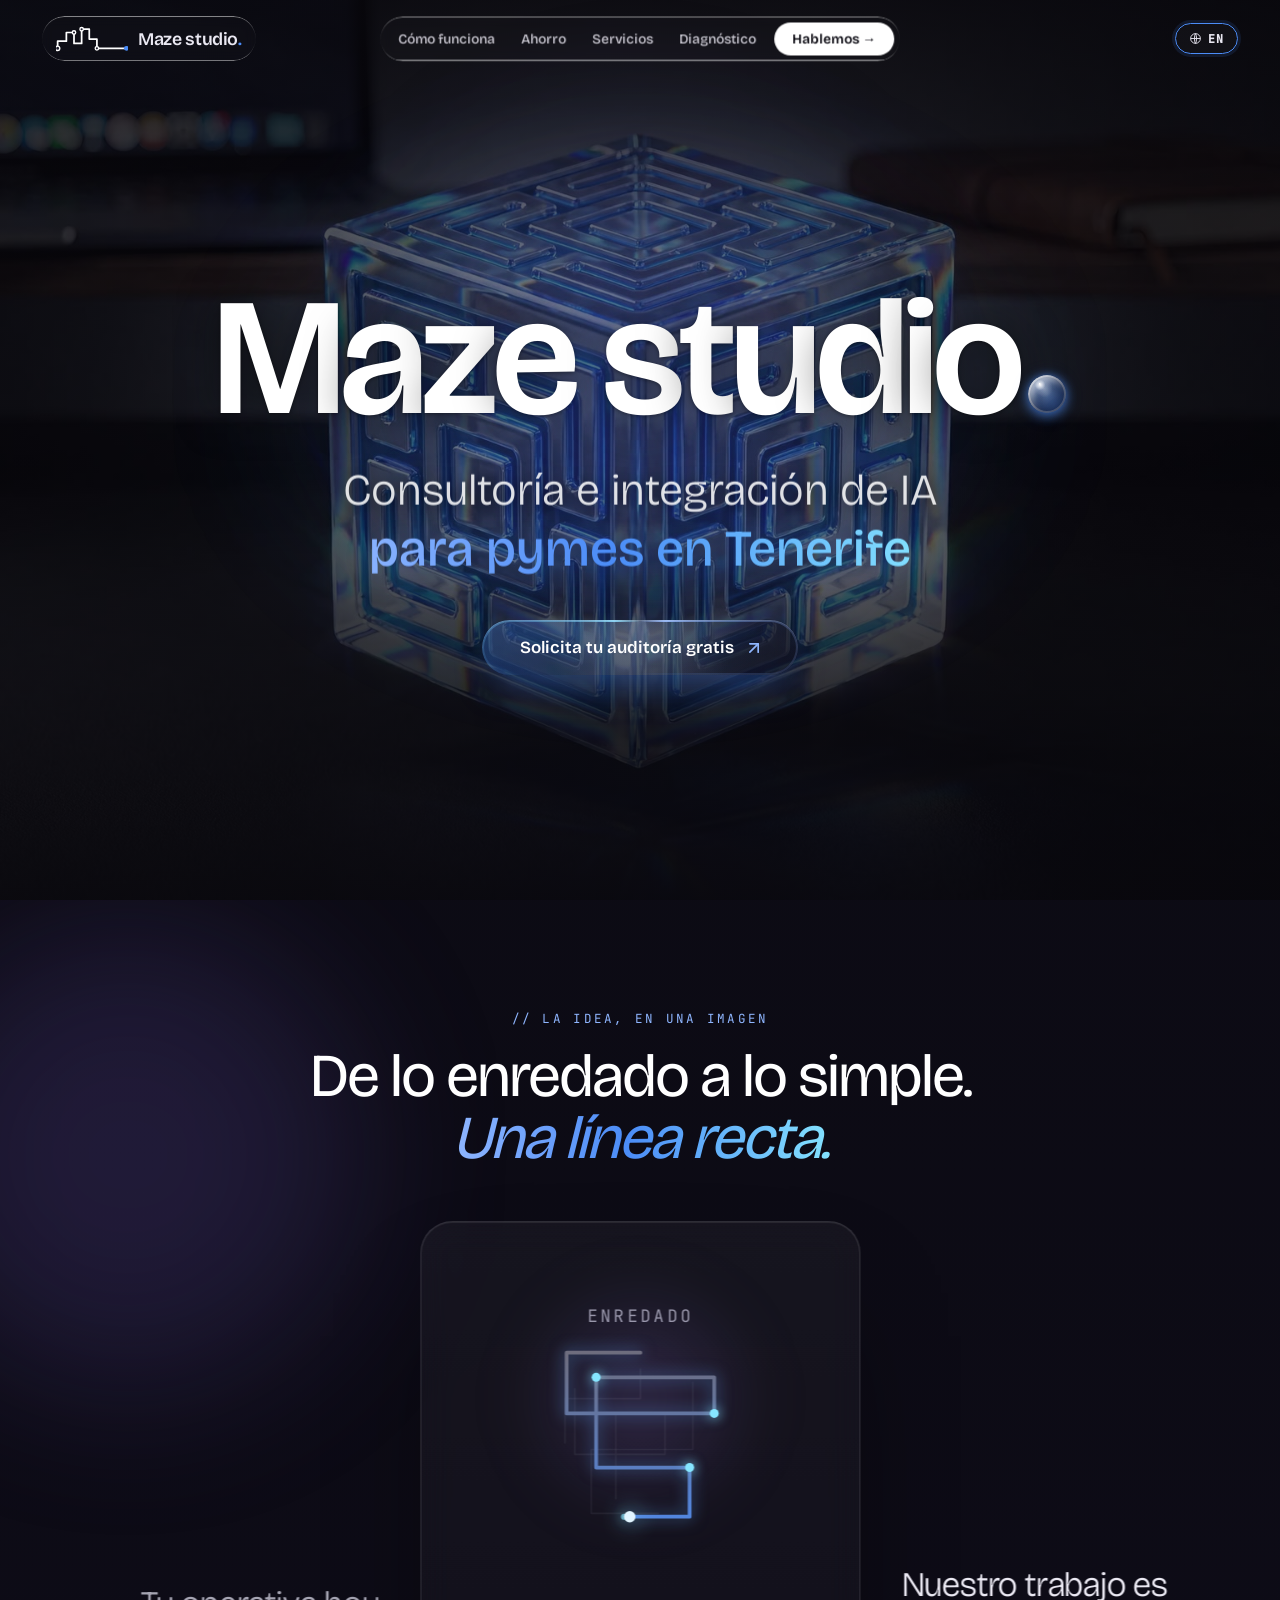
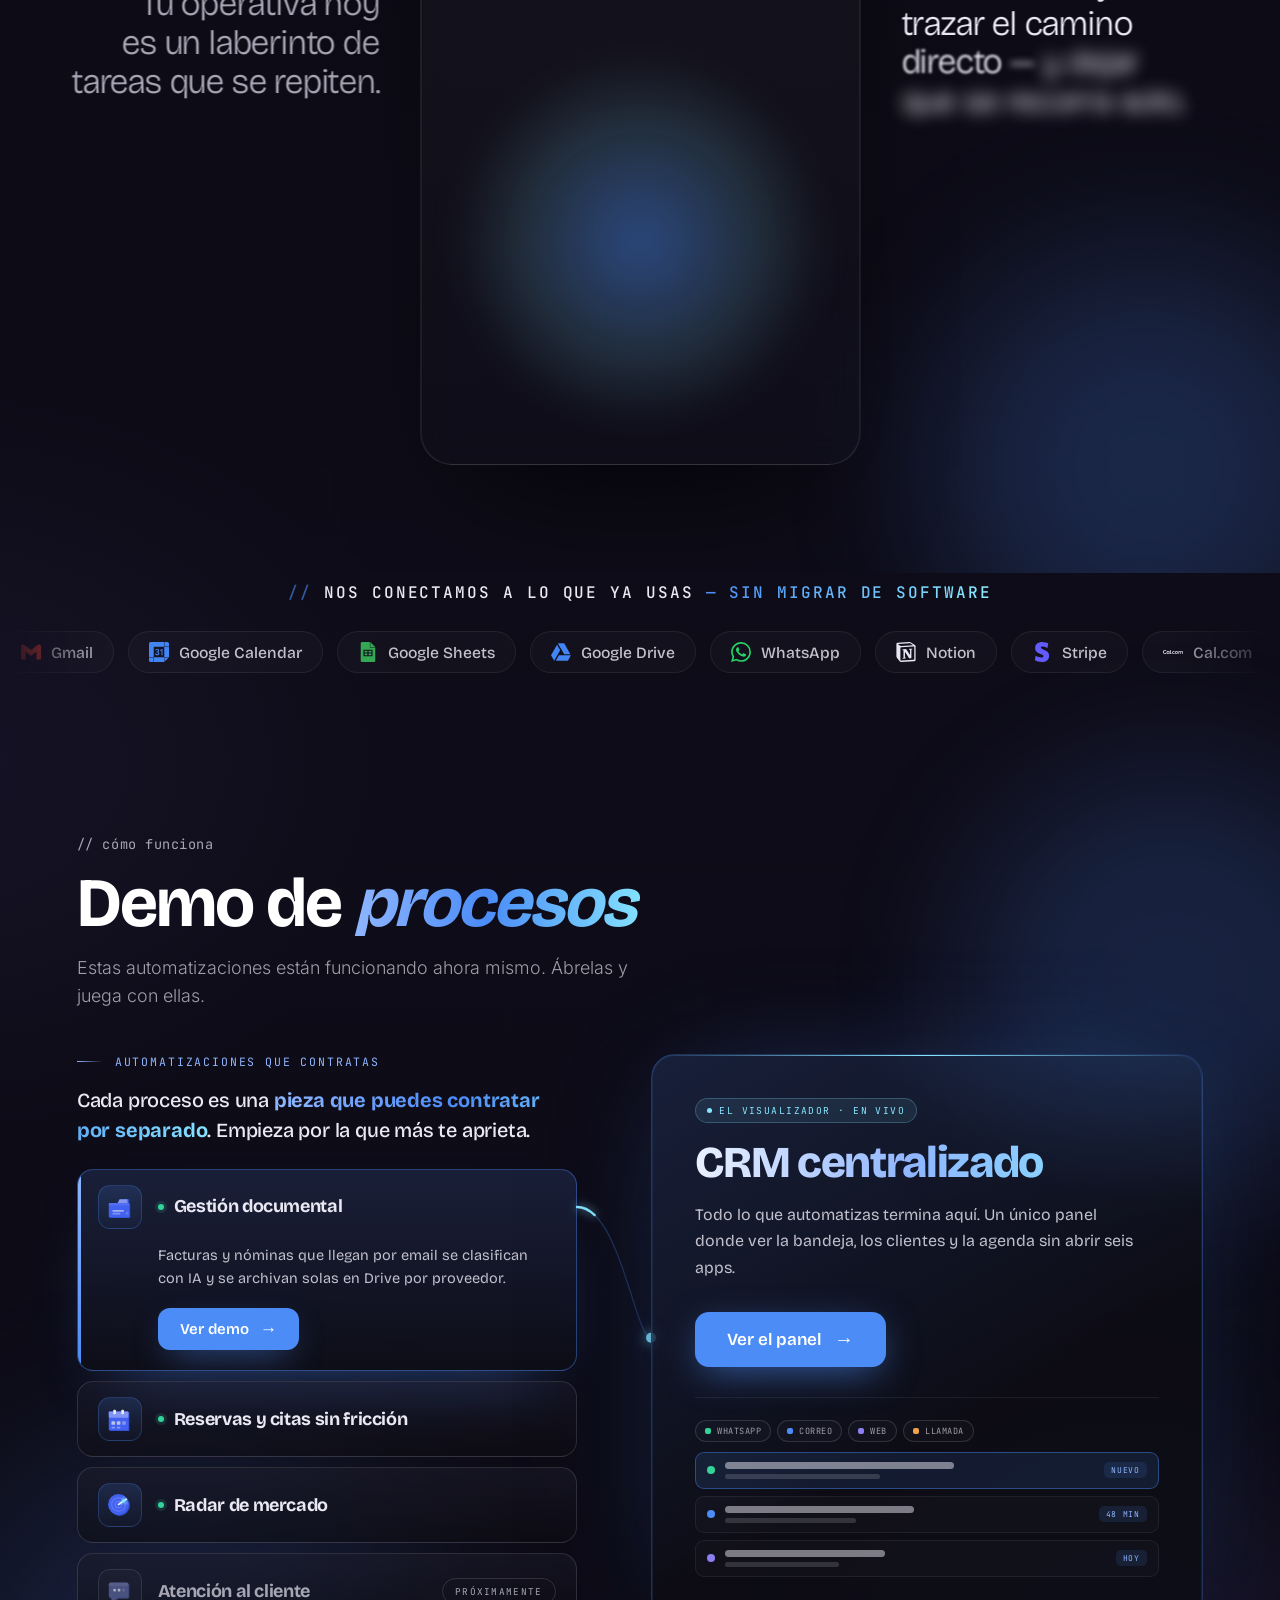
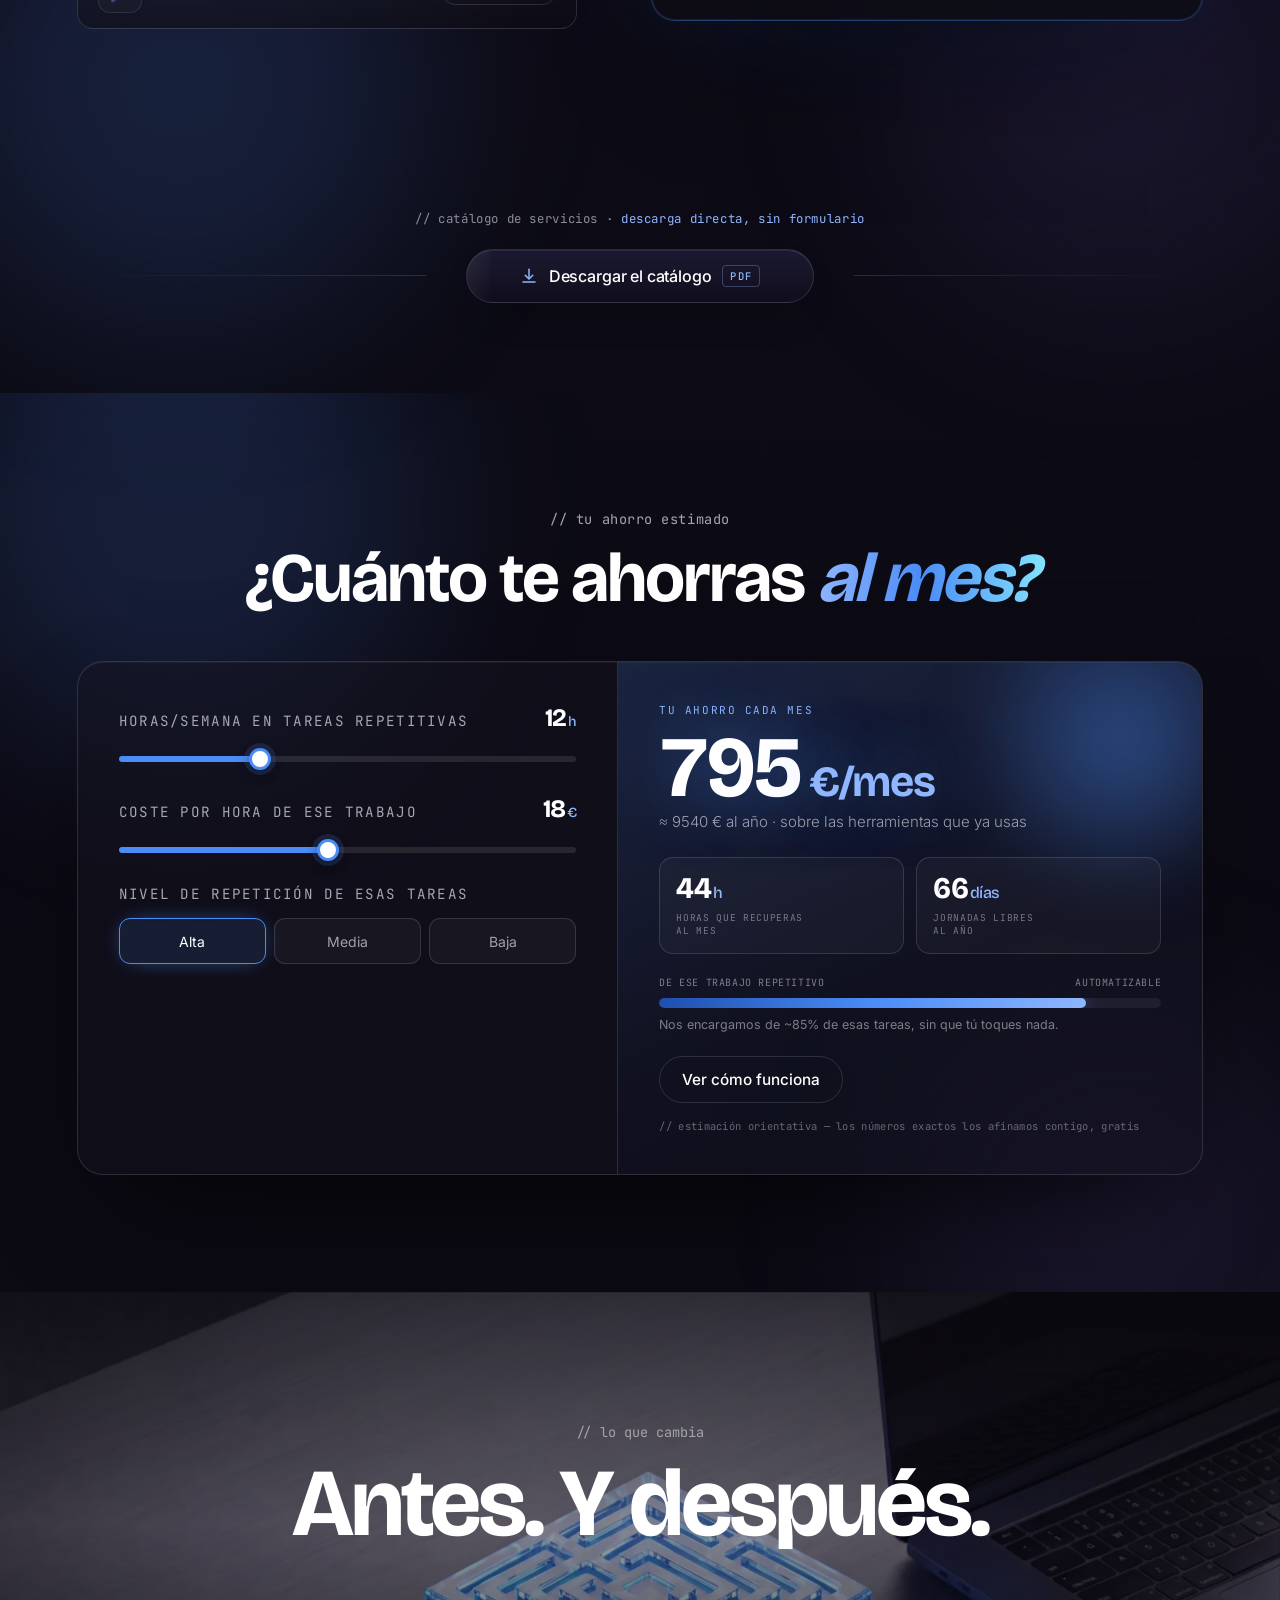
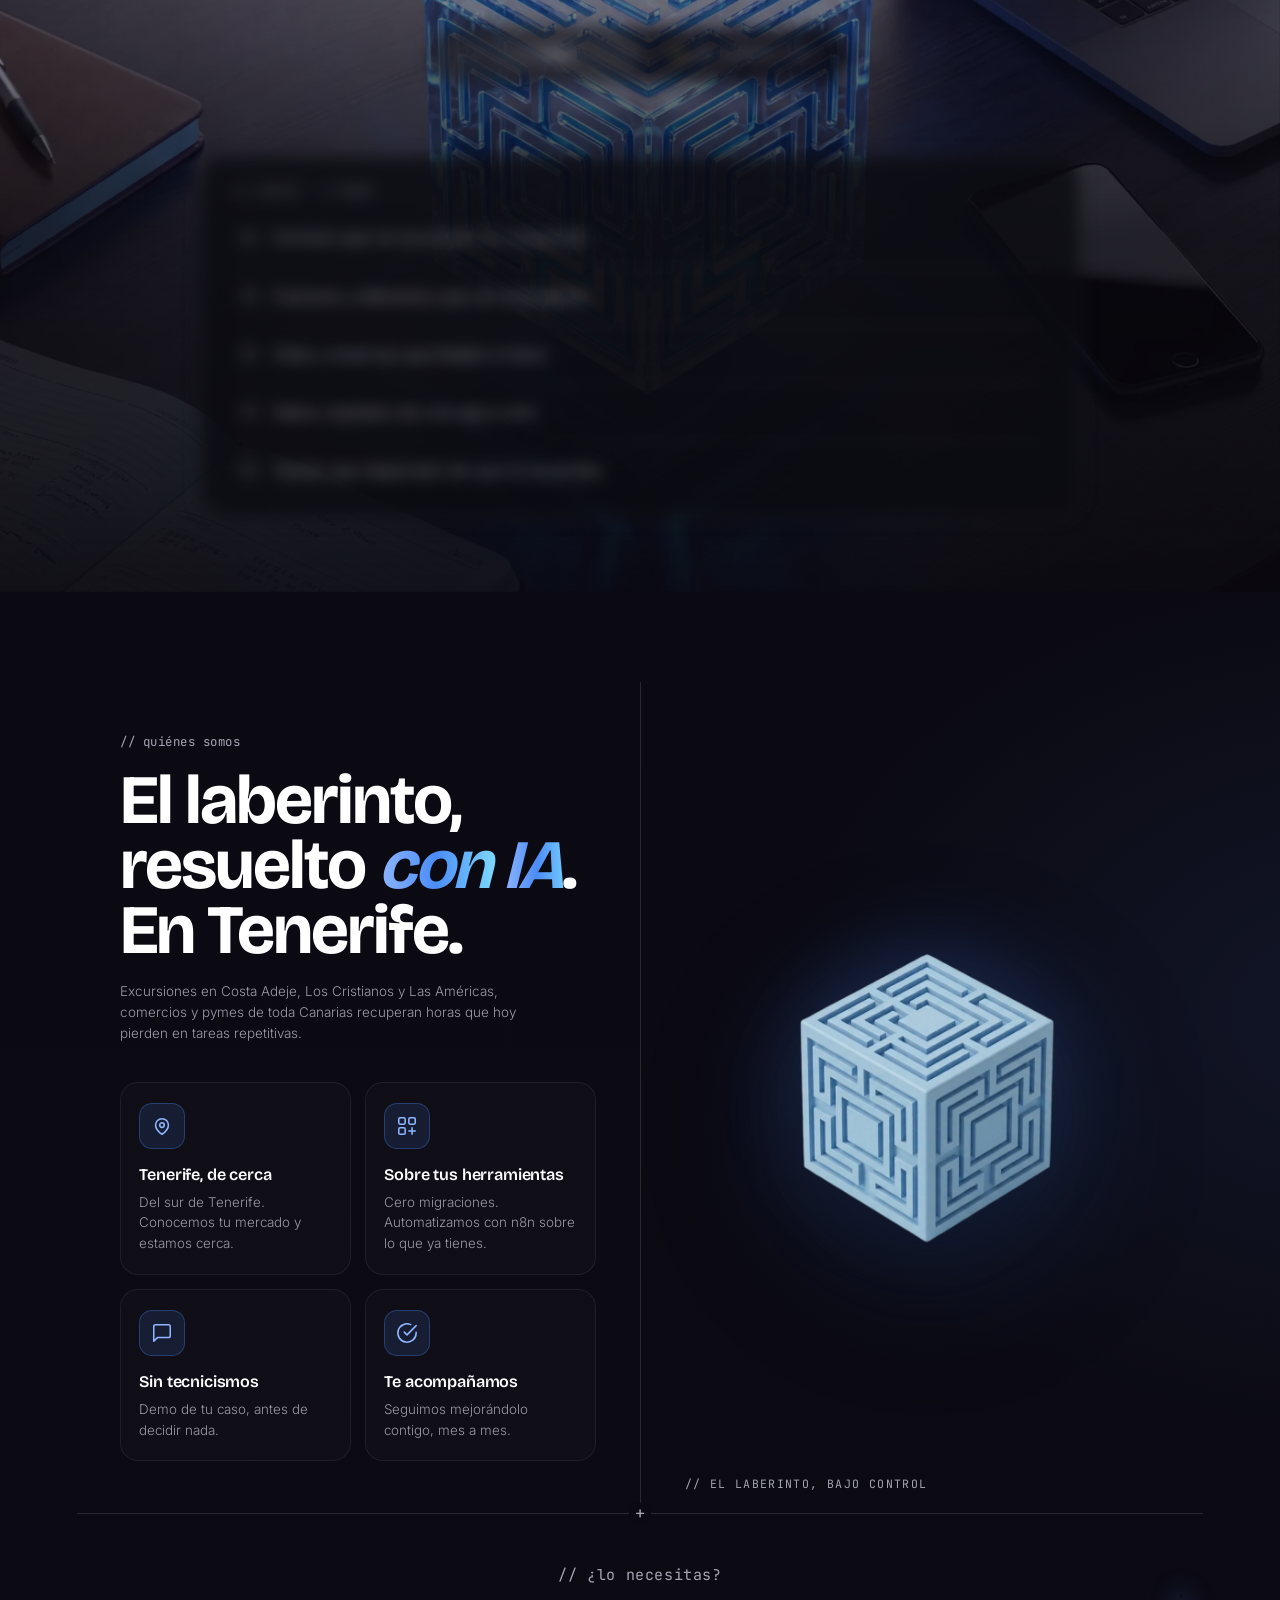
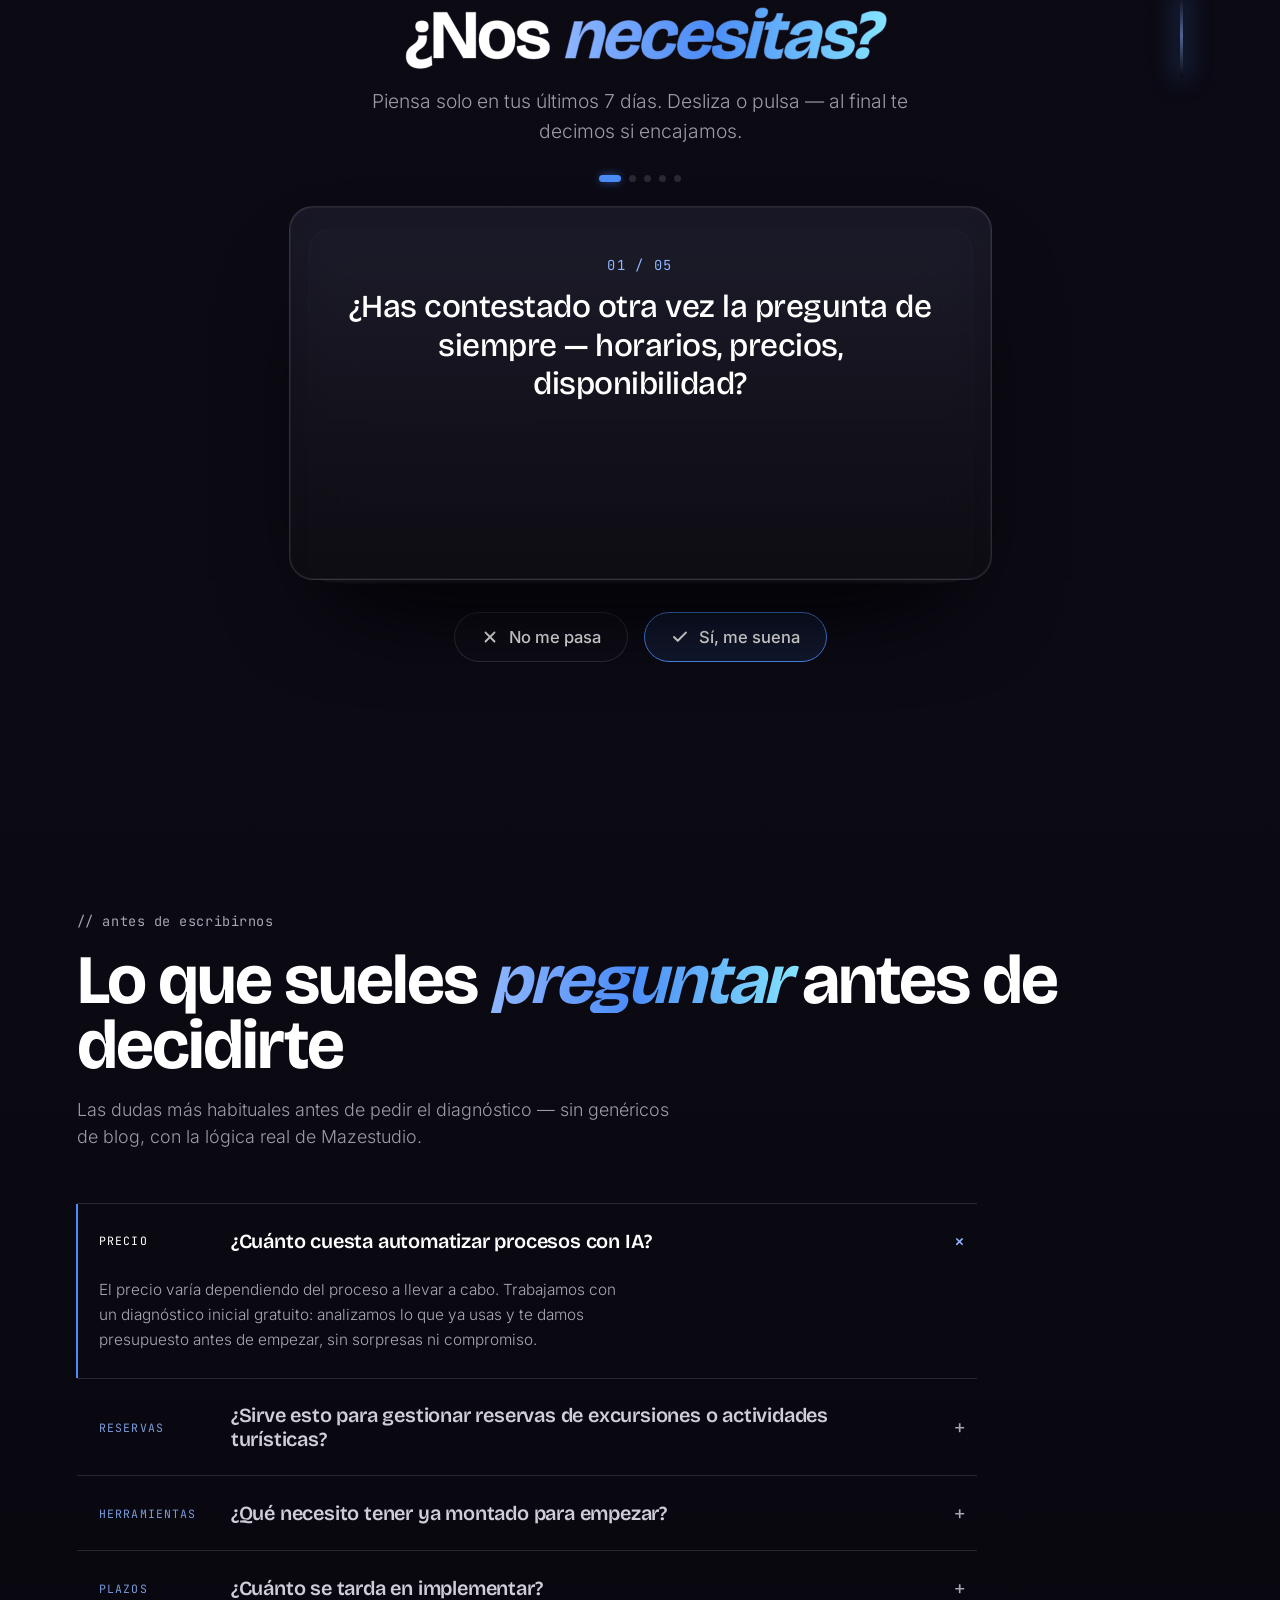
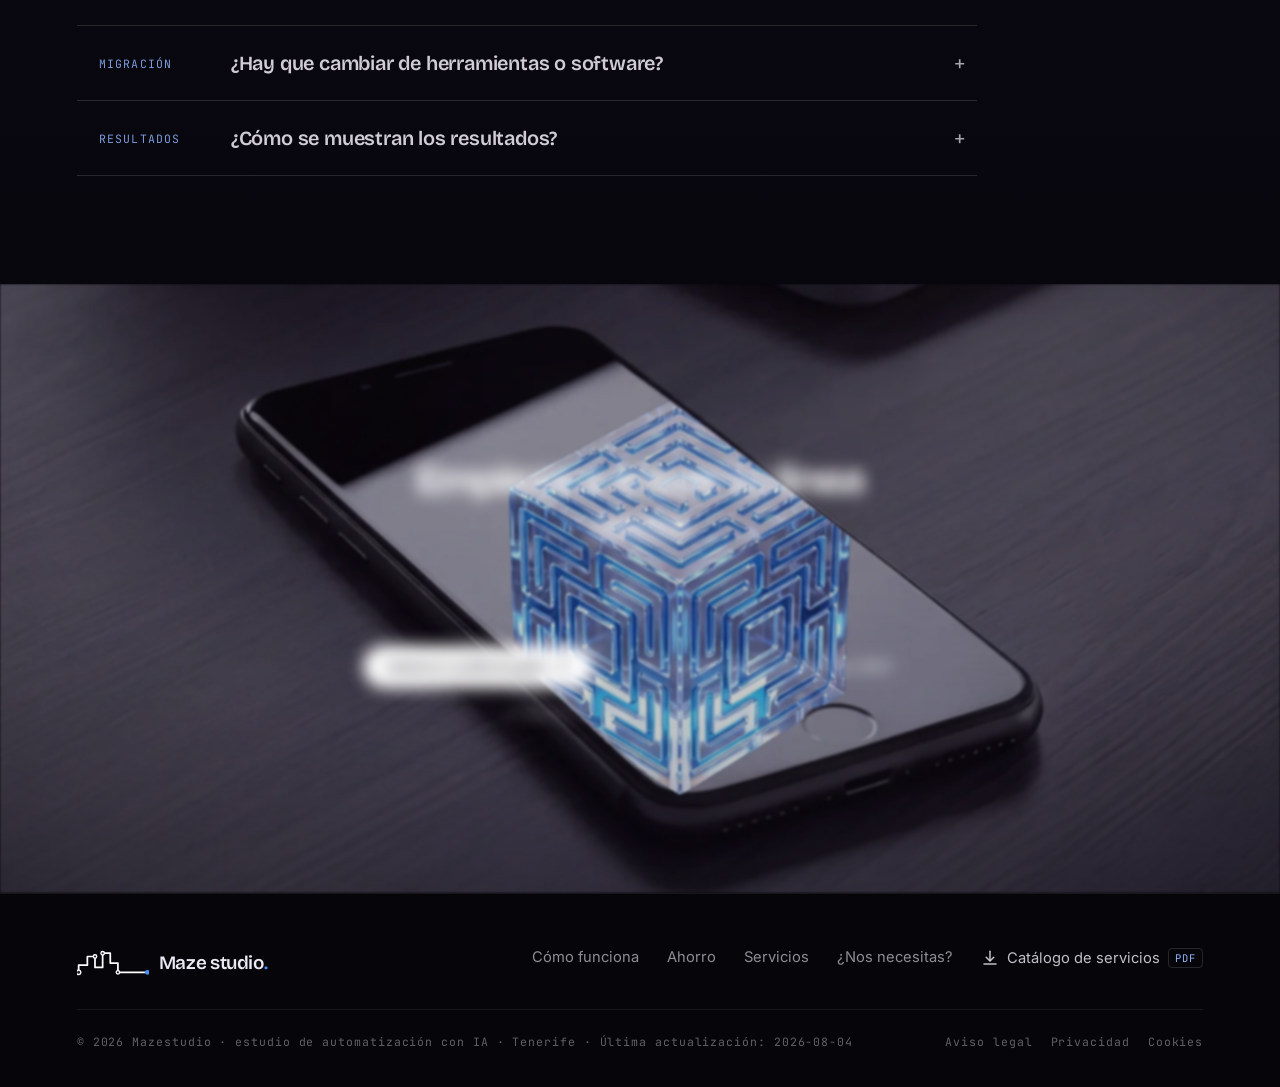
==== index.html @ e571a8fa "feat: sección FAQ (6 preguntas) con schema FAQPage Nueva sección entre "quiénes somos" y el CTA fina" ====
<!DOCTYPE html>
<html lang="es">
<head>
<meta charset="UTF-8">
<meta name="viewport" content="width=device-width, initial-scale=1.0">
<title>Mazestudio · Automatización con IA en Tenerife</title>
<meta name="description" content="Automatización con IA para pymes en Tenerife: conectamos tus apps y montamos asistentes para que correos, reservas y documentos se hagan solos.">
<meta name="theme-color" content="#0B0A12">

<!-- Favicon -->
<link rel="icon" href="favicon.svg" type="image/svg+xml">
<link rel="apple-touch-icon" href="apple-touch-icon.png">

<!-- Open Graph -->
<meta property="og:type"        content="website">
<meta property="og:url"         content="https://mazestudio.site/">
<meta property="og:title"       content="Maze studio, consultoría e integración de IA">
<meta property="og:description" content="Conectamos tus aplicaciones y montamos asistentes con IA para que correos, reservas y documentos se hagan solos — sobre las herramientas que ya usas.">
<meta property="og:image"       content="https://mazestudio.site/og-image.png">
<meta property="og:locale"      content="es_ES">
<!-- build.mjs invierte estos dos en /en (en_GB + alternate es_ES) -->
<meta property="og:locale:alternate" content="en_GB">

<!-- Twitter / X -->
<meta name="twitter:card"        content="summary_large_image">
<meta name="twitter:title"       content="Maze studio, consultoría e integración de IA">
<meta name="twitter:description" content="Conectamos tus aplicaciones y montamos asistentes con IA para que correos, reservas y documentos se hagan solos — sobre las herramientas que ya usas.">
<meta name="twitter:image"       content="https://mazestudio.site/og-image.png">

<!-- Canonical · con la barra final, igual que el hreflang y el sitemap:
     conviene que las tres señales digan exactamente la misma URL. -->
<link rel="canonical" href="https://mazestudio.site/">

<!-- ══════════════════════════════════════════════════════════════
     hreflang · español en / e inglés en /en. Los tres enlaces son
     IDÉNTICOS en las dos páginas a propósito: hreflang tiene que ser
     recíproco (si /en no apunta de vuelta a /, Google lo ignora).
     x-default = versión para quien no encaje en ningún idioma.
     La versión EN la genera build.mjs desde este mismo fuente.
     ══════════════════════════════════════════════════════════════ -->
<link rel="alternate" hreflang="es"        href="https://mazestudio.site/">
<link rel="alternate" hreflang="en"        href="https://mazestudio.site/en">
<link rel="alternate" hreflang="x-default" href="https://mazestudio.site/">

<!-- ══════════════════════════════════════════════════════════════
     Schema.org · describe la entidad "Mazestudio" para Google y
     para los motores de IA. Sin `address` a propósito: no hay
     domicilio fiscal público todavía (pendiente del alta). Con
     areaServed basta; añadir address solo con la calle/CP reales.
     ══════════════════════════════════════════════════════════════ -->
<script type="application/ld+json">
{
  "@context": "https://schema.org",
  "@type": "ProfessionalService",
  "@id": "https://mazestudio.site/#mazestudio",
  "name": "Mazestudio",
  "alternateName": "Maze studio",
  "description": "Estudio de automatización con IA en Tenerife. Conectamos las aplicaciones que una pyme ya usa y montamos asistentes con IA para que correos, reservas y documentos se hagan solos.",
  "url": "https://mazestudio.site",
  "logo": "https://mazestudio.site/apple-touch-icon.png",
  "image": "https://mazestudio.site/og-image.png",
  "email": "info@mazestudio.site",
  "telephone": "+34636152135",
  "areaServed": {
    "@type": "AdministrativeArea",
    "name": "Tenerife, Canarias, España"
  },
  "knowsLanguage": ["es", "en"],
  "priceRange": "€€",
  "serviceType": [
    "Automatización de procesos con IA",
    "Integración de aplicaciones",
    "Asistentes conversacionales para pymes"
  ]
}
</script>

<link rel="stylesheet" href="assets/fonts/fonts.css">

<!-- ══════════════════════════════════════════════════════════════
     STACK · todo auto-alojado (mismo origen, cero CDN de terceros).
     Las libs viven en assets/vendor/. El JSX se PRECOMPILA en build
     (build.mjs · esbuild) → assets/app.js; NO hay Babel en el navegador.
     Para regenerar el publicado: editar este src y `npm run build`.
     Tailwind se eliminó: no se usaban utilidades (todo es CSS propio).
     ══════════════════════════════════════════════════════════════ -->
<script src="assets/vendor/react.production.min.js"></script>
<script src="assets/vendor/react-dom.production.min.js"></script>
<script src="assets/vendor/framer-motion.js"></script>
<!-- GSAP + ScrollTrigger · choreografía de scroll high-end -->
<script src="assets/vendor/gsap.min.js"></script>
<script src="assets/vendor/ScrollTrigger.min.js"></script>
<!-- ScrollSmoother es Club GSAP (pago) — no disponible. La guardia
     en SmoothScroll() devuelve early si window.ScrollSmoother es undefined. -->
<script>
  // framer-motion expone su API como window.Motion (algunos builds: window.FramerMotion)
  if (!window.Motion && window.FramerMotion) window.Motion = window.FramerMotion;
  // Red de seguridad: si el CDN de framer-motion falla, definimos un "motion"
  // degradado que renderiza el elemento normal (sin animación) para que la web
  // NO se quede en blanco. En carga normal este bloque se omite.
  if (window.React && (!window.Motion || !window.Motion.motion)) {
    var MZ_ANIM = {initial:1,animate:1,exit:1,whileInView:1,whileHover:1,whileTap:1,whileFocus:1,whileDrag:1,viewport:1,transition:1,variants:1,layout:1,layoutId:1,drag:1,onUpdate:1,custom:1};
    var MZ_CACHE = {};
    var mzEl = function(tag){
      if (MZ_CACHE[tag]) return MZ_CACHE[tag];
      var C = window.React.forwardRef(function(props, ref){
        var clean = {};
        for (var k in props){ if (k !== 'children' && !MZ_ANIM[k]) clean[k] = props[k]; }
        if (ref) clean.ref = ref;
        return window.React.createElement(tag, clean, props.children);
      });
      MZ_CACHE[tag] = C;
      return C;
    };
    var mzMotion = (typeof Proxy !== 'undefined')
      ? new Proxy({}, { get: function(_, tag){ return mzEl(tag); } })
      : {};
    window.Motion = window.Motion || {};
    window.Motion.motion = window.Motion.motion || mzMotion;
    window.Motion.MotionConfig = window.Motion.MotionConfig || function(props){ return props.children; };
  }
  if (window.gsap && window.ScrollTrigger) window.gsap.registerPlugin(window.ScrollTrigger);
</script>

<!-- ══════════════════════════════════════════════════════════════
     IDIOMA · el idioma lo decide LA URL: / = español, /en = inglés.
     Antes lo decidía localStorage, y eso tenía dos problemas de fondo:
     el inglés no era una URL (no se podía indexar ni enlazar) y el
     MISMO URL podía servir dos idiomas distintos según el visitante
     — contenido que no coincide con su hreflang, que Google penaliza.
     Se sigue escribiendo mz_lang para que hablemos.html y las páginas
     legales (que traducen en cliente) sigan el idioma de la home.
     ══════════════════════════════════════════════════════════════ -->
<script>
(function(){
  var LANG_KEY = 'mz_lang';
  // acepta /en, /en/ y /en.html — y también .../publicado/en.html, que es
  // como se verifica en local abriendo el fichero a pelo (file://).
  var ruta = location.pathname.replace(/\/+$/, '');
  var lang = /(^|\/)en(\.html)?$/i.test(ruta) ? 'en' : 'es';
  window.MS_LANG = lang;
  document.documentElement.lang = lang;
  try { localStorage.setItem(LANG_KEY, lang); } catch(e){}

  window.I18N_EN = {
    /* meta · las usa build.mjs para generar el <head> de /en, además del
       toggle en cliente. Si borras una, el build FALLA en vez de publicar
       media página en español (ver traducirHead() en build.mjs). */
    "Mazestudio · Automatización con IA en Tenerife": "Mazestudio · AI Automation for Small Businesses in Tenerife",
    "Automatización con IA para pymes en Tenerife: conectamos tus apps y montamos asistentes para que correos, reservas y documentos se hagan solos.": "AI automation for small businesses in Tenerife: we connect your apps and build assistants so emails, bookings and documents handle themselves.",
    /* título social (og:title / twitter:title) */
    "Maze studio, consultoría e integración de IA": "Maze studio, AI consulting and integration",
    /* descripción social (og:description / twitter:description) */
    "Conectamos tus aplicaciones y montamos asistentes con IA para que correos, reservas y documentos se hagan solos — sobre las herramientas que ya usas.": "We connect your apps and build AI assistants so emails, bookings and documents handle themselves — on the tools your business already uses.",
    /* descripción de la entidad en el JSON-LD */
    "Estudio de automatización con IA en Tenerife. Conectamos las aplicaciones que una pyme ya usa y montamos asistentes con IA para que correos, reservas y documentos se hagan solos.": "AI automation studio in Tenerife. We connect the apps a small business already uses and build AI assistants so emails, bookings and documents handle themselves.",

    /* preloader */
    "Trazando la línea recta": "Drawing the straight line",

    /* navbar */
    "Cómo funciona": "How it works",
    "Ahorro": "Savings",
    "Servicios": "Services",
    "Soluciones": "Solutions",
    "¿Nos necesitas?": "Need us?",
    "Diagnóstico": "Diagnostic",
    "Hablemos →": "Let's talk →",
    "Abrir menú": "Open menu",
    "Switch to English": "Switch to English",
    "Cambiar a español": "Switch to Spanish",

    /* hero */
    "Consultoría e integración de IA ": "AI consulting and integration ",
    "para pymes en Tenerife": "for small businesses in Tenerife",
    "Ver cómo funciona": "See how it works",

    /* línea recta */
    "// la idea, en una imagen": "// the idea, in one image",
    "De lo enredado a lo simple. ": "From tangled to simple. ",
    "Una línea recta.": "One straight line.",
    "Tu operativa hoy es un laberinto de tareas que se repiten.": "Right now your workflow is a maze of tasks repeating themselves.",
    "Nuestro trabajo es trazar el camino directo — y dejar que se recorra solo.": "Our job is to draw the direct path — and let it run on its own.",
    "ENREDADO": "TANGLED",
    "RESUELTO": "SOLVED",

    /* marquee */
    "nos conectamos a lo que ya usas ": "we plug into what you already use ",
    "— sin migrar de software": "— no software migration",

    /* servicios (antes/después) */
    "// lo que cambia": "// what changes",
    "Antes. Y después.": "Before. And after.",
    "Cambiar entre a mano y en automático": "Switch between manual and automatic",
    "A mano": "Manual",
    "En automático": "Automatic",
    "pulsa el interruptor — o espera, cambia solo": "tap the switch — or wait, it flips on its own",
    "// antes · a mano": "// before · by hand",
    "// después · solo": "// after · on its own",
    "Correos que se acumulan sin responder": "Emails piling up unanswered",
    "Cada mensaje clasificado y respondido solo": "Every message classified and answered automatically",
    "Facturas y albaranes que se traspapelan": "Invoices and delivery notes getting lost in the shuffle",
    "Facturas generadas y archivadas sin tocar nada": "Invoices generated and filed without lifting a finger",
    "Citas y reservas apuntadas a mano": "Appointments and bookings jotted down by hand",
    "Reservas con disponibilidad real y recordatorios": "Bookings with real-time availability and reminders",
    "Datos copiados de una app a otra": "Data copied from one app to another",
    "Tus herramientas sincronizadas entre ellas": "Your tools synced with each other",
    "Tareas que dependen de que te acuerdes": "Tasks that depend on you remembering",
    "Funciona 24/7, aunque tú no estés": "Runs 24/7, even when you're not there",

    /* cómo funciona */
    "// cómo funciona": "// how it works",
    "Demo de ": "Process ",
    "procesos": "demos",
    "Estas automatizaciones están funcionando ahora mismo. Ábrelas y juega con ellas.": "These automations are running right now. Open them up and play with them.",
    "Biblioteca de demos": "Demo library",
    "Gestión documental": "Document management",
    "Facturas y nóminas que llegan por email se clasifican con IA y se archivan solas en Drive por proveedor.": "Invoices and payslips arriving by email get classified by AI and filed automatically in Drive, sorted by supplier.",
    "Llega un email con una factura o nómina": "An email arrives with an invoice or payslip",
    "La IA la lee y la clasifica sola": "AI reads it and classifies it on its own",
    "Se archiva en su carpeta de Drive": "It's filed in its Drive folder",
    "Reservas y citas sin fricción": "Frictionless bookings and appointments",
    "Tu cliente reserva un hueco —una cita, una mesa o una plaza en una excursión— con disponibilidad real y confirmación automática, sin llamadas ni WhatsApp cruzados.": "Your customer books a slot — an appointment, a table, or a spot on a tour — with real availability and automatic confirmation, no calls or crossed WhatsApp messages.",
    "Tu cliente pide cita en un formulario": "Your customer requests an appointment via a form",
    "El sistema busca el hueco libre y lo reserva": "The system finds the open slot and books it",
    "Le llega el aviso por WhatsApp": "They get notified over WhatsApp",
    "Radar de mercado": "Market radar",
    "Tu CRM también mira hacia fuera: lee webs públicas —precios de la competencia, negocios nuevos, reseñas— y te avisa en cristiano cuando algo cambia.": "Your CRM also looks outward: it reads public websites —competitor prices, new businesses, reviews— and alerts you in plain language when something changes.",
    "Lee webs públicas: competencia, directorios, reseñas": "It reads public websites: competitors, directories, reviews",
    "Compara con ayer y decide si algo importa": "It compares with yesterday and decides if it matters",
    "Te avisa en cristiano: «bajaron el catamarán a 39 €»": "It alerts you in plain language: “they dropped the catamaran to €39”",
    "Atención al cliente": "Customer support",
    "Responde los emails de clientes con IA usando la información real de tu negocio.": "Replies to customer emails with AI, using your business's real information.",
    "Entra el email de un cliente": "A customer email comes in",
    "La IA responde con la info de tu negocio": "AI replies using your business info",
    "Respuesta enviada — tú no tocas nada": "Reply sent — you don't touch a thing",
    "CRM centralizado": "Centralized CRM",
    "WhatsApp, correo, la web y las llamadas entran, se convierten en ficha solas y aparecen ordenadas en un único panel. Abres una app en vez de seis.": "WhatsApp, email, the website and phone calls come in, turn into contact records on their own and appear organized in a single panel. You open one app instead of six.",
    "Entra un WhatsApp, un correo o una llamada": "A WhatsApp, an email or a call comes in",
    "Se convierte en ficha y se ordena solo": "It becomes a contact record and sorts itself",
    "Todo en un panel: bandeja, clientes y agenda": "All in one panel: inbox, clients and calendar",
    "en vivo": "live",
    "próximamente": "coming soon",
    "En vivo": "Live",
    "Próximamente": "Coming soon",
    "Ver demo": "View demo",
    "Disponible pronto": "Available soon",
    "listo en ": "ready in ",
    "Cerrar demo": "Close demo",
    "automatizaciones que contratas": "automations you hire",
    "Cada proceso es una ": "Each process is a ",
    "pieza que puedes contratar por separado": "piece you can hire on its own",
    ". Empieza por la que más te aprieta.": ". Start with the one that hurts most.",
    "y todo se ve en un panel": "and it all shows in one panel",
    "El visualizador · en vivo": "The dashboard · live",
    "Todo lo que automatizas termina aquí. Un único panel donde ver la bandeja, los clientes y la agenda sin abrir seis apps.": "Everything you automate ends up here. A single panel to see the inbox, your clients and the calendar without opening six apps.",
    "Ver el panel": "View the panel",
    "Correo": "Email",
    "Llamada": "Call",
    "Nuevo": "New",
    "Hoy": "Today",
    "Bandeja": "Inbox",
    "Clientes": "Clients",
    "Agenda": "Calendar",
    "vista previa del flujo": "flow preview",
    "así funcionará": "how it will work",

    /* soluciones */
    "// soluciones": "// solutions",
    "Lo que ya hemos ": "What we've already ",
    "resuelto.": "solved.",
    "Casos concretos, con resultado medible. Si el tuyo no está aquí, te lo diseñamos.": "Real cases with measurable results. If yours isn't listed here, we'll design it.",
    "facturacion()": "invoicing()",
    "agenda()": "scheduling()",
    "documental()": "documents()",
    "informes()": "reports()",
    "Facturas y cobros automáticos": "Automatic invoicing and payments",
    "Genera, envía y archiva facturas sin tocar nada. Avisa por WhatsApp si una lleva +15 días sin pagar.": "Generates, sends and files invoices without you touching a thing. Sends a WhatsApp alert if one goes unpaid for 15+ days.",
    "3–6 h/mes recuperadas": "3–6 hrs/month reclaimed",
    "Reservas y citas sin fricción": "Frictionless bookings and appointments",
    "El cliente elige hueco con disponibilidad real, confirma solo y recibe recordatorios automáticos. Sobre tu sistema de siempre.": "The customer picks a slot with real availability, it confirms itself and sends automatic reminders — on top of the system you already use.",
    "2–4 h/mes recuperadas": "2–4 hrs/month reclaimed",
    "Bandejas sin colapso": "Inboxes that never overflow",
    "Clasificación, respuestas automáticas y rutas según el tipo de mensaje. Alertas si un VIP escribe urgente.": "Classification, automatic replies and routing based on message type. Alerts you if a VIP writes something urgent.",
    "5–10 h/mes recuperadas": "5–10 hrs/month reclaimed",
    "Documentos en orden solos": "Documents that organize themselves",
    "Facturas y nóminas de proveedores clasificadas, archivadas en Drive y enviadas a la asesoría.": "Supplier invoices and payslips classified, filed in Drive and sent straight to your accountant.",
    "Cero documentos perdidos": "Zero documents lost",
    "Primer contacto al instante": "Instant first contact",
    "El lead entra, recibe bienvenida, se cualifica y aterriza en el CRM. Respuesta en minutos, no días.": "The lead comes in, gets a welcome message, is qualified and lands in your CRM. A reply in minutes, not days.",
    "0 leads enfriados": "0 leads gone cold",
    "Informes automáticos": "Automatic reports",
    "Cada lunes, un resumen de ventas y tareas en tu bandeja o Slack. Dashboard en tiempo real.": "Every Monday, a sales and task summary lands in your inbox or Slack. Real-time dashboard included.",
    "4–8 h/mes recuperadas": "4–8 hrs/month reclaimed",

    /* por qué mazestudio */
    "// quiénes somos": "// who we are",
    "El laberinto, resuelto ": "The maze, solved ",
    "con IA": "with AI",
    ". En Tenerife.": ". In Tenerife.",
    "Excursiones en Costa Adeje, Los Cristianos y Las Américas, comercios y pymes de toda Canarias recuperan horas que hoy pierden en tareas repetitivas.": "Tour operators in Costa Adeje, Los Cristianos and Las Américas, shops and small businesses across the Canary Islands reclaim hours they currently lose to repetitive tasks.",
    "Tenerife, de cerca": "Tenerife, up close",
    "Del sur de Tenerife. Conocemos tu mercado y estamos cerca.": "From southern Tenerife. We know your market and we're close by.",
    "Sobre tus herramientas": "Built on your tools",
    "Cero migraciones. Automatizamos con n8n sobre lo que ya tienes.": "Zero migrations. We automate with n8n on top of what you already have.",
    "Sin tecnicismos": "No tech jargon",
    "Demo de tu caso, antes de decidir nada.": "A demo of your case, before you decide anything.",
    "Te acompañamos": "We stick with you",
    "Seguimos mejorándolo contigo, mes a mes.": "We keep improving it with you, month after month.",
    "// el laberinto, bajo control": "// the maze, under control",

    /* roi */
    "// tu ahorro estimado": "// your estimated savings",
    "¿Cuánto te ahorras ": "How much do you save ",
    "al mes?": "a month?",
    "Horas/semana en tareas repetitivas": "Hours/week on repetitive tasks",
    "Horas por semana en tareas repetitivas": "Hours per week on repetitive tasks",
    "Coste por hora de ese trabajo": "Cost per hour of that work",
    "Coste por hora": "Cost per hour",
    "Nivel de repetición de esas tareas": "How repetitive are those tasks",
    "Alta": "High",
    "Media": "Medium",
    "Baja": "Low",
    "tu ahorro cada mes": "your savings every month",
    " €/mes": " €/mo",
    " € al año · sobre las herramientas que ya usas": " € a year · on top of the tools you already use",
    "horas que recuperas": "hours reclaimed",
    "al mes": "per month",
    "jornadas libres": "free workdays",
    "al año": "per year",
    "días": "days",
    "De ese trabajo repetitivo": "Of that repetitive work",
    "automatizable": "automatable",
    ", sin que tú toques nada.": ", without you lifting a finger.",
    "Nos encargamos de ~": "We handle ~",
    "% de esas tareas": "% of those tasks",
    "// estimación orientativa — los números exactos los afinamos contigo, gratis": "// ballpark estimate — we fine-tune the exact numbers with you, for free",

    /* diagnóstico */
    "5 cartas · 30 segundos": "5 cards · 30 seconds",
    "// ¿lo necesitas?": "// do you need us?",
    "¿Nos ": "Do you ",
    "necesitas?": "need us?",
    "Piensa solo en tus últimos 7 días. Desliza o pulsa — al final te decimos si encajamos.": "Just think about your last 7 days. Swipe or tap — at the end we'll tell you if we're a match.",
    "¿Has contestado otra vez la pregunta de siempre — horarios, precios, disponibilidad?": "Have you answered the same question again — hours, prices, availability?",
    "¿Has pasado datos a mano de un sitio a otro: del WhatsApp al calendario, del correo al Excel?": "Have you copied data by hand from one place to another: from WhatsApp to the calendar, from email to Excel?",
    "¿Se te ha quedado algún mensaje de un cliente sin responder hasta el día siguiente?": "Has a customer message ever gone unanswered until the next day?",
    "¿Has hecho papeleo de noche o en fin de semana, fuera de tu horario?": "Have you done paperwork at night or on a weekend, outside your hours?",
    "¿Has pensado al menos una vez \"esto debería hacerse solo\"?": "Have you thought at least once, \"this should just happen on its own\"?",
    "Desliza o usa los botones ↓": "Swipe or use the buttons ↓",
    "No": "No",
    "Sí": "Yes",
    "No me pasa": "Not for me",
    "Sí, me suena": "Yes, sounds familiar",
    "resultado · quizá no es el momento": "result · maybe not the moment",
    "Tu semana ya va bastante ": "Your week is running pretty ",
    "fluida.": "smoothly.",
    "No detectamos una fuga de tiempo clara ahora mismo. Si esto cambia, nos cuentas y lo miramos sin compromiso.": "We don't see a clear time drain right now. If that changes, let us know and we'll take a look, no strings attached.",
    "resultado · vale la pena mirarlo": "result · worth a look",
    "Hay una fuga de tiempo ": "There's a time drain ",
    "ahí.": "right there.",
    "Lo que has marcado se repite semana tras semana. Una conversación de 20 minutos aclara cuántas horas puedes recuperar.": "What you've flagged repeats week after week. A 20-minute conversation makes clear how many hours you can win back.",
    "resultado · encajamos": "result · we're a match",
    "Sí. Podemos ": "Yes. We can ",
    "ayudarte.": "help.",
    "Todo lo que has marcado pasa cada semana — y se puede automatizar sobre las herramientas que ya usas. Hablemos y te enseñamos por dónde empezar.": "Everything you've flagged happens every week — and it can be automated on top of the tools you already use. Let's talk, and we'll show you where to start.",
    "→ Solicita tu auditoría gratis": "→ Request your free audit",
    "Volver a intentarlo": "Try again",

    /* faq */
    "// antes de escribirnos": "// before you write to us",
    "Lo que sueles ": "What you usually ",
    "preguntar": "ask",
    " antes de decidirte": " before deciding",
    "Las dudas más habituales antes de pedir el diagnóstico — sin genéricos de blog, con la lógica real de Mazestudio.": "The most common doubts before requesting the diagnosis — no generic blog answers, just Mazestudio's real approach.",
    "Precio": "Price",
    "Reservas": "Bookings",
    "Herramientas": "Tools",
    "Plazos": "Timeline",
    "Migración": "Migration",
    "Resultados": "Results",
    "¿Cuánto cuesta automatizar procesos con IA?": "How much does it cost to automate processes with AI?",
    "El precio varía dependiendo del proceso a llevar a cabo. Trabajamos con un diagnóstico inicial gratuito: analizamos lo que ya usas y te damos presupuesto antes de empezar, sin sorpresas ni compromiso.": "The price varies depending on the process involved. We start with a free initial diagnosis: we look at what you already use and give you a quote before starting, no surprises and no commitment.",
    "¿Sirve esto para gestionar reservas de excursiones o actividades turísticas?": "Does this work for managing bookings for tours or other tourism activities?",
    "Sí. Conectamos tu sistema de reservas actual (plataforma de reservas, Google Calendar, WhatsApp) para que las consultas se respondan solas, se compruebe la disponibilidad real y se confirme la plaza sin que tengas que estar pendiente del móvil todo el día, pudiendo configurarlo plenamente a tu gusto.": "Yes. We connect your current booking system (booking platform, Google Calendar, WhatsApp) so enquiries get answered automatically, real availability gets checked, and the spot gets confirmed without you having to watch your phone all day — fully configurable to your liking.",
    "¿Qué necesito tener ya montado para empezar?": "What do I need to already have in place to get started?",
    "Nada nuevo. No te cambiamos de programa: nos conectamos a las herramientas que ya usas —tu sistema de reservas, Google Calendar, hojas de cálculo, CRM, WhatsApp— y automatizamos encima.": "Nothing new. We don't switch you to a different program: we connect to the tools you already use —your booking system, Google Calendar, spreadsheets, CRM, WhatsApp— and automate on top of them.",
    "¿Cuánto se tarda en implementar?": "How long does it take to implement?",
    "Depende de la complejidad, pero muchas automatizaciones sencillas están listas en pocos días. En el diagnóstico inicial te damos un plazo real, no una estimación genérica.": "It depends on the complexity, but many simple automations are ready in a few days. In the initial diagnosis we give you a real timeline, not a generic estimate.",
    "¿Hay que cambiar de herramientas o software?": "Do I have to switch tools or software?",
    "No. Es uno de los principios del servicio: automatizamos sobre lo que ya tienes, no te obligamos a migrar a un sistema nuevo.": "No. It's one of the core principles of the service: we automate on top of what you already have, we don't force you to migrate to a new system.",
    "¿Cómo se muestran los resultados?": "How are the results shown?",
    "Por defecto, en las mismas herramientas que ya usas: tu calendario se actualiza solo, te llega la confirmación por WhatsApp o email, tu hoja de cálculo se rellena sin que tengas que tocar nada. Si quieres verlo todo junto, podemos añadir un resumen o panel sencillo con lo que se ha hecho, explicado en lenguaje claro, sin tecnicismos.": "By default, in the same tools you already use: your calendar updates itself, the confirmation reaches you by WhatsApp or email, your spreadsheet fills in without you touching anything. If you want it all in one place, we can add a simple summary or panel showing what was done, explained in plain language, no jargon.",

    /* cta + footer */
    "Empieza a trazar tu línea recta": "Start drawing your straight line",
    "Solicita tu auditoría gratis": "Request your free audit",
    "info@mazestudio.site · respondemos en 24 h": "info@mazestudio.site · we reply within 24 h",
    "© 2026 Mazestudio · estudio de automatización con IA · Tenerife": "© 2026 Mazestudio · AI automation studio · Tenerife",
    "Última actualización": "Last updated",
    "Aviso legal": "Legal notice",
    "Privacidad": "Privacy",

    /* catálogo de servicios (PDF) */
    "Descargar catálogo de servicios (PDF)": "Download services catalogue (PDF)",
    "Catálogo de servicios": "Services catalogue",
    "Qué automatizamos, cómo trabajamos y qué recibes. PDF, sin dejar tus datos.": "What we automate, how we work and what you get. PDF, no form to fill in.",
    "// catálogo de servicios": "// services catalogue",
    "descarga directa, sin formulario": "direct download, no form",
    "Descargar el catálogo": "Download the catalogue",
    "Preparando la descarga…": "Preparing your download…",
    "Catálogo descargado": "Catalogue downloaded",
  };

  /* PDF del catálogo según idioma (los dos ficheros viven en publicado/docs/) */
  window.CATALOGO_PDF = (lang === 'en')
    ? 'docs/mazestudio-services-catalogue.pdf'
    : 'docs/mazestudio-catalogo-servicios.pdf';

  window.t = function(es){
    if (window.MS_LANG !== 'en') return es;
    var en = window.I18N_EN[es];
    return (en === undefined) ? es : en;
  };
  window.fmtNum = function(n){
    return Math.round(n).toLocaleString(window.MS_LANG === 'en' ? 'en-US' : 'es-ES');
  };

  /* El <head> de /en ya viene en inglés en el HTML (lo genera build.mjs), así
     que no hay que parchearlo por JS: un <title> que solo existe después de
     ejecutar JS no lo ve ningún crawler sin JS. Se deja el parcheo únicamente
     como red de seguridad si alguna vez se sirviera /en sin pasar por build. */
  if (lang === 'en' && /Automatización/.test(document.title)) {
    document.title = window.t("Mazestudio · Automatización con IA en Tenerife");
    var metaDesc = document.querySelector('meta[name="description"]');
    if (metaDesc) metaDesc.setAttribute('content', window.t(metaDesc.getAttribute('content')));
  }
})();
</script>

<!-- ══════════════════════════════════════════════════════════════
     DESIGN SYSTEM · paleta "midnight violet" (web_06.jpg)
     base violeta-noche · acento azul luminoso del cubo-laberinto
     ══════════════════════════════════════════════════════════════ -->
<style>
:root{
  /* tokens de marca (web_06.jpg) */
  --vacio:#030306; --abismo:#12101A; --penumbra:#1E1D2C; --pizarra:#302E3C;
  --grafito:#403B47; --niebla:#8D8C9A; --ceniza:#A6A5B3; --luz:#EAE8F2;
  --pulso:#4B8CF7; --pulso-hondo:#1E4FAF;
  /* derivados semánticos */
  --bg:#0B0A12; --bg-deep:#08070C; --surface:#1E1D2C;
  --ink:#EAE8F2; --ink-mut:#C1C0CD;
  --accent:#4B8CF7; --accent-deep:#1E4FAF; --accent-soft:#8FB6FF;
  --accent-wash:rgba(75,140,247,.12);
  --line:rgba(234,232,242,.07); --line-2:rgba(234,232,242,.14);
}
*,*::before,*::after{box-sizing:border-box;margin:0;padding:0;}
/* Recorte horizontal con CLIP en html y body — nunca hidden. Los decorativos
   que sobresalen (fx-glow, ba-halo) expandían el viewport de layout en móvil
   y la nav fija dejaba el burger fuera de pantalla: lo contiene el clip de
   body (recorta el contenido sin crear contenedor de scroll). Con hidden,
   body se volvía scroller propio (html≠visible corta la propagación al
   viewport) y su overscroll-behavior BLOQUEABA la rueda y el táctil — el
   overscroll va por eso en html, que es quien gobierna el viewport. */
html{scroll-behavior:auto;overflow-x:clip;overscroll-behavior:none;}
body{background:var(--bg);color:var(--ink);font-family:'Bricolage Grotesque',sans-serif;
  -webkit-font-smoothing:antialiased;overflow-x:clip;}
a{text-decoration:none;color:inherit;}
::selection{background:rgba(75,140,247,.32);color:#fff;}

/* atmósfera violeta bajo las secciones de contenido */
body{
  background:
    radial-gradient(1100px 720px at 90% -2%,  rgba(75,140,247,.12), transparent 58%),
    radial-gradient(900px 680px at -6% 26%,    rgba(99,80,170,.10), transparent 55%),
    radial-gradient(1000px 760px at 106% 64%,  rgba(75,140,247,.09), transparent 58%),
    radial-gradient(900px 700px at 16% 96%,    rgba(99,80,170,.08), transparent 60%),
    linear-gradient(180deg,#0B0A12 0%,#0E0C18 26%,#0B0A12 54%,#0C0A14 78%,#050409 100%);
}
section[id]{scroll-margin-top:96px;}

/* ── liquid glass (hero) ── */
.lg{ background:rgba(255,255,255,.015);backdrop-filter:blur(6px);-webkit-backdrop-filter:blur(6px);
  box-shadow:inset 0 1px 1px rgba(255,255,255,.12);position:relative;overflow:hidden; }
.lg::before{ content:"";position:absolute;inset:0;border-radius:inherit;padding:1.4px;
  background:linear-gradient(180deg,rgba(255,255,255,.45) 0%,rgba(255,255,255,.15) 20%,
    rgba(255,255,255,0) 40%,rgba(255,255,255,0) 60%,rgba(255,255,255,.15) 80%,rgba(255,255,255,.45) 100%);
  -webkit-mask:linear-gradient(#fff 0 0) content-box,linear-gradient(#fff 0 0);
  -webkit-mask-composite:xor;mask-composite:exclude;pointer-events:none; }
.lg-s{ background:rgba(255,255,255,.015);backdrop-filter:blur(50px);-webkit-backdrop-filter:blur(50px);
  box-shadow:4px 4px 8px rgba(0,0,0,.1),inset 0 1px 1px rgba(255,255,255,.18);position:relative;overflow:hidden; }
.lg-s::before{ content:"";position:absolute;inset:0;border-radius:inherit;padding:1.4px;
  background:linear-gradient(180deg,rgba(255,255,255,.5) 0%,rgba(255,255,255,.2) 20%,
    rgba(255,255,255,0) 40%,rgba(255,255,255,0) 60%,rgba(255,255,255,.2) 80%,rgba(255,255,255,.5) 100%);
  -webkit-mask:linear-gradient(#fff 0 0) content-box,linear-gradient(#fff 0 0);
  -webkit-mask-composite:xor;mask-composite:exclude;pointer-events:none; }
.nav-link:hover{background:rgba(255,255,255,.08)!important;}
body.demo-open nav{opacity:0!important;pointer-events:none!important;transition:opacity .2s;}

/* fade-in del vídeo del hero: solo entra cuando ha arrancado a reproducirse
   de verdad (clase .is-playing, puesta por JS en el evento 'playing'). Si el
   autoplay no arranca —Low Power Mode, Data Saver, reduced-motion— el vídeo
   se queda invisible y debajo asoma el póster estático: limpio, sin vídeo
   pausado ni botón de play nativo encima */
@keyframes heroVideoIn{from{opacity:0;}to{opacity:1;}}
.hero-fade.is-playing{animation:heroVideoIn 1100ms ease forwards;}
/* fade-in genérico para imágenes de fondo sueltas (no ligadas al estado de
   reproducción de un vídeo): mismo keyframe, siempre se dispara al montar */
.img-fade-in{animation:heroVideoIn 1100ms ease forwards;}

/* oculta el botón de play que Chrome/Android superpone a cualquier <video>
   mientras aún no ha arrancado a reproducirse (aparece incluso sin el
   atributo controls, durante el buffering del autoplay muted en móvil) */
video::-webkit-media-controls-start-playback-button{display:none!important;-webkit-appearance:none;pointer-events:none;}
video::-webkit-media-controls{display:none!important;}

/* barra de progreso de scroll — escala por transform (composited), no por
   width: animar width relayouta la página en cada frame y en móvil da tirones */
.scroll-progress{position:fixed;top:0;left:0;height:3px;width:100%;z-index:120;
  background:linear-gradient(90deg,var(--pulso-hondo),var(--pulso) 55%,var(--accent-soft));
  box-shadow:0 0 14px rgba(75,140,247,.7);
  transform:scaleX(0);transform-origin:0 50%;will-change:transform;transition:transform .08s linear;}

/* ── layout base de sección ── */
.v2-sec{position:relative;z-index:1;padding:clamp(81.9px,12vh,140.7px) clamp(21px,6vw,84px);}
.v2-inner{max-width:1200px;margin:0 auto;}
.v2-kicker{font-family:'JetBrains Mono',monospace;font-size:13.6px;letter-spacing:.04em;color:var(--ceniza);margin-bottom:18px;}
.v2-h2{font-family:'Bricolage Grotesque',sans-serif;color:#fff;font-size:clamp(35.7px,5.6vw,69.3px);line-height:.94;letter-spacing:-2px;}
.v2-h2 em,.v2-diag-result em{font-style:italic;background:linear-gradient(90deg,#8FB6FF,#4B8CF7 45%,#86E6FF);
  -webkit-background-clip:text;background-clip:text;-webkit-text-fill-color:transparent;color:transparent;
  padding-right:.22em;margin-right:-.22em;}

/* ── HeadReveal «A + D + ignición» · máscara editorial + kicker decodificado ──
   El JS parte el h2 en palabras (.hr-wm > .hr-w) preservando el <em>. El
   gradiente pasa a vivir en cada palabra: un hijo con transform rompe el
   background-clip:text del padre. El padding + margen negativo de .hr-wm abre
   ventana a descendentes e itálicas sin alterar el interlineado. */
.hr-wm{display:inline-block;vertical-align:bottom;
  padding:.16em .08em .2em;margin:-.16em -.08em -.2em;}
.hr-w{display:inline-block;}
.hr-split em{background:none;-webkit-text-fill-color:currentColor;color:inherit;padding-right:0;margin-right:0;}
.hr-split em .hr-w{background:linear-gradient(90deg,#8FB6FF,#4B8CF7 45%,#86E6FF);
  -webkit-background-clip:text;background-clip:text;-webkit-text-fill-color:transparent;color:transparent;
  padding-right:.22em;margin-right:-.22em;}
.hr-ignite{animation:hrIgnite 1.1s ease both;}
@keyframes hrIgnite{0%{filter:brightness(1);}
  40%{filter:brightness(1.8) drop-shadow(0 0 22px rgba(134,230,255,.85));}
  100%{filter:brightness(1);}}
.hr-caret::after{content:"▍";color:var(--accent-soft);animation:hrCaret .7s step-end infinite;}
@keyframes hrCaret{50%{opacity:0;}}

/* ── variante «C + D» (contorno→luz) · se activa con la estructura .hr-olh ──
   Dos copias del h2: base en trazo fino + relleno normal recortado por
   clip-path que GSAP barre de izquierda a derecha junto a la vertical de luz. */
.hr-olh{position:relative;}
.hr-olbase{color:transparent;-webkit-text-stroke:1.1px rgba(234,232,242,.3);}
.hr-olbase em{background:none;-webkit-text-fill-color:transparent;color:transparent;
  -webkit-text-stroke:1.1px rgba(143,182,255,.5);}
.hr-olfill{position:absolute;inset:0;}
.hr-olbeam{position:absolute;top:-14%;bottom:-14%;left:-2%;width:3px;border-radius:3px;opacity:0;
  background:linear-gradient(180deg,transparent,rgba(143,182,255,.9),transparent);
  box-shadow:0 0 26px 4px rgba(75,140,247,.55);pointer-events:none;}
@media(prefers-reduced-motion:reduce){.hr-olbase{visibility:hidden;}}
.v2-note{margin-top:18px;color:rgba(234,232,242,.66);max-width:54ch;font-family:'Inter';font-weight:300;font-size:clamp(15.7px,1.4vw,17.8px);line-height:1.55;}

/* glows parallax decorativos */
.fx-glow{position:absolute;border-radius:50%;filter:blur(70px);pointer-events:none;z-index:0;opacity:.6;will-change:transform;}

/* ── botones ── */
.v2-btn{font-family:'Inter';font-size:15.3px;font-weight:500;display:inline-flex;align-items:center;gap:8px;
  padding:13px 22px;border-radius:9999px;cursor:pointer;min-height:46px;text-align:center;
  transition:transform .18s,background .18s,box-shadow .18s,border-color .18s;}
.v2-btn-accent{background:var(--accent);color:#fff;border:1px solid var(--accent);box-shadow:0 12px 30px -12px var(--accent);}
.v2-btn-accent:hover{background:var(--accent-deep);transform:translateY(-2px);box-shadow:0 18px 40px -14px var(--accent);}
.v2-btn-ghost{background:transparent;color:#fff;border:1px solid var(--line-2);}
.v2-btn-ghost:hover{background:rgba(255,255,255,.06);border-color:var(--accent-soft);}
.v2-btn-white{background:#fff;color:#0B0A12;border:1px solid #fff;}
.v2-btn-white:hover{transform:translateY(-2px);box-shadow:0 14px 32px -14px rgba(255,255,255,.4);}

/* grid de 3 */
.v2-grid-3{display:grid;grid-template-columns:repeat(3,1fr);gap:18px;}
@media(max-width:980px){.v2-grid-3{grid-template-columns:repeat(2,1fr);}}
@media(max-width:600px){.v2-grid-3{grid-template-columns:1fr;}}

/* ═══ ANTES / DESPUÉS · el interruptor ═══
   Una sola lista de tareas y un conmutador «a mano ↔ en automático»:
   cada fila gira (split-flap) y el problema se convierte en beneficio.
   El estado vive en la clase .is-after del propio <section>. */
.ba-halo{position:absolute;left:50%;bottom:-10%;width:900px;height:600px;transform:translateX(-50%);
  background:radial-gradient(ellipse at center,rgba(75,140,247,.32),transparent 65%);
  filter:blur(30px);pointer-events:none;opacity:0;transition:opacity 1s;}
.is-after .ba-halo{opacity:1;}
.ba-switch{position:relative;display:grid;grid-template-columns:1fr 1fr;align-items:stretch;
  width:min(420px,92vw);border:1px solid var(--line-2);border-radius:9999px;padding:5px;cursor:pointer;
  background:rgba(12,11,18,.78);backdrop-filter:blur(12px);-webkit-backdrop-filter:blur(12px);
  font-family:'JetBrains Mono',monospace;font-size:12.6px;letter-spacing:.08em;text-transform:uppercase;
  color:inherit;transition:border-color .5s,box-shadow .5s;}
.is-after .ba-switch{border-color:rgba(75,140,247,.5);box-shadow:0 0 40px -16px rgba(75,140,247,.8);}
.ba-thumb{position:absolute;top:5px;bottom:5px;left:5px;width:calc(50% - 5px);border-radius:9999px;
  background:rgba(255,255,255,.09);border:1px solid var(--line-2);
  transition:transform .55s cubic-bezier(.3,1.2,.35,1),background .55s,border-color .55s,box-shadow .55s;}
.is-after .ba-thumb{transform:translateX(100%);
  background:linear-gradient(135deg,var(--accent),var(--accent-deep));
  border-color:var(--accent);box-shadow:0 0 24px -6px var(--accent);}
.ba-opt{position:relative;z-index:1;display:flex;align-items:center;justify-content:center;gap:8px;
  padding:13px 10px;color:var(--niebla);transition:color .4s;white-space:nowrap;}
.ba-opt.o-before{color:#fff;}
.is-after .ba-opt.o-before{color:var(--niebla);}
.is-after .ba-opt.o-after{color:#fff;}
.ba-ico{font-size:11px;opacity:.85;}
.ba-hint{font-family:'JetBrains Mono',monospace;font-size:11.5px;color:var(--ceniza);margin-top:14px;transition:opacity .6s;}
.ba-hint.off{opacity:0;}
.ba-panel{position:relative;width:min(880px,100%);margin-top:clamp(30px,5vh,48px);
  border:1px solid var(--line-2);border-radius:24px;padding:26px clamp(18px,3.5vw,34px) 18px;overflow:hidden;
  background:rgba(12,11,18,.82);backdrop-filter:blur(14px);-webkit-backdrop-filter:blur(14px);
  transition:border-color .7s,box-shadow .7s,background .7s;}
.is-after .ba-panel{border-color:rgba(75,140,247,.5);box-shadow:0 0 60px -24px rgba(75,140,247,.8);
  background:linear-gradient(150deg,rgba(75,140,247,.15),rgba(12,11,18,.85));}
/* barrido de luz al encender el modo automático */
.ba-panel::after{content:"";position:absolute;top:0;bottom:0;left:-40%;width:34%;pointer-events:none;
  background:linear-gradient(100deg,transparent,rgba(143,182,255,.13),transparent);
  transform:skewX(-14deg);opacity:0;}
.ba-panel.sweep::after{animation:baSweep 1s ease-out .15s;}
@keyframes baSweep{0%{left:-40%;opacity:0;}15%{opacity:1;}100%{left:115%;opacity:0;}}
.ba-tags{position:relative;height:16px;margin-bottom:10px;font-family:'JetBrains Mono',monospace;
  font-size:11.5px;letter-spacing:.1em;text-transform:uppercase;}
.ba-tags span{position:absolute;left:0;top:0;transition:opacity .5s;}
.ba-tag-before{color:rgba(255,255,255,.45);}
.ba-tag-after{color:var(--accent-soft);opacity:0;}
.is-after .ba-tag-before{opacity:0;}
.is-after .ba-tag-after{opacity:1;}
.ba-row{border-bottom:1px solid var(--line);perspective:900px;}
.ba-row:last-child{border-bottom:none;}
.ba-flip{display:grid;transform-style:preserve-3d;
  transition:transform .65s cubic-bezier(.25,.8,.3,1);transition-delay:var(--d,0s);}
.is-after .ba-flip{transform:rotateX(180deg);}
.ba-face{grid-area:1/1;display:flex;align-items:center;gap:14px;padding:17px 4px;
  font-family:'Inter';font-weight:300;font-size:clamp(15px,1.8vw,16.5px);line-height:1.4;
  backface-visibility:hidden;-webkit-backface-visibility:hidden;}
.ba-face.f-before{color:rgba(255,255,255,.62);}
.ba-face.f-after{color:rgba(255,255,255,.92);transform:rotateX(180deg);}
.ba-x{flex:0 0 auto;width:20px;height:20px;border-radius:50%;display:flex;align-items:center;justify-content:center;
  font-size:11.5px;color:var(--niebla);border:1px solid var(--line-2);background:rgba(255,255,255,.03);}
.ba-check{flex:0 0 auto;width:20px;height:20px;border-radius:50%;display:flex;align-items:center;justify-content:center;
  background:var(--accent);box-shadow:0 0 10px -2px var(--accent);}
.ba-247{margin-left:auto;font-family:'JetBrains Mono',monospace;font-size:10.5px;letter-spacing:.1em;
  color:#9fd8ff;border:1px solid rgba(134,230,255,.35);border-radius:9999px;padding:3px 10px;white-space:nowrap;
  text-shadow:0 0 12px rgba(134,230,255,.5);}
@media(max-width:600px){
  .ba-face{padding:15px 2px;gap:11px;}
  .ba-247{display:none;}
  /* en móvil (varios navegadores/webviews) backface-visibility falla y las dos
     frases del flip 3D quedan superpuestas; en vez de girar, cross-fade plano */
  .is-after .ba-flip{transform:none;}
  .ba-face{transition:opacity .4s ease,visibility 0s linear;}
  .ba-face.f-after{transform:none;opacity:0;visibility:hidden;}
  .ba-face.f-before{opacity:1;visibility:visible;}
  .is-after .ba-face.f-before{opacity:0;visibility:hidden;}
  .is-after .ba-face.f-after{opacity:1;visibility:visible;}
}
@media(prefers-reduced-motion:reduce){
  .ba-flip,.ba-thumb,.ba-panel,.ba-switch,.ba-tags span,.ba-halo{transition:none;}
  .ba-panel.sweep::after{animation:none;}
}

/* ═══ LÍNEA RECTA · momento de marca (scroll-draw) ═══ */
.lr-sec{position:relative;z-index:1;padding:clamp(73.5px,12vh,126px) clamp(21px,6vw,84px);overflow:hidden;}
.lr-inner{max-width:1200px;margin:0 auto;text-align:center;position:relative;z-index:1;}
.lr-kicker{font-family:'JetBrains Mono',monospace;font-size:12.6px;letter-spacing:.18em;text-transform:uppercase;color:var(--accent-soft);}
.lr-title{font-family:'Bricolage Grotesque',sans-serif;font-weight:400;color:#fff;letter-spacing:-2px;line-height:1.02;
  font-size:clamp(31.5px,5vw,60.9px);margin:18px auto 4px;max-width:18ch;}
.lr-title em{font-style:italic;background:linear-gradient(90deg,#8FB6FF,#4B8CF7 45%,#86E6FF);
  -webkit-background-clip:text;background-clip:text;-webkit-text-fill-color:transparent;color:transparent;
  padding-right:.22em;margin-right:-.22em;}
/* escenario en cristal · laberinto → línea recta (VERTICAL · caos arriba → orden abajo) */
.lr-stage{position:relative;width:min(100%,480px);margin:60px auto 0;border:1px solid var(--line-2);border-radius:32px;overflow:hidden;
  background:linear-gradient(180deg,rgba(255,255,255,.045),rgba(255,255,255,.012));
  backdrop-filter:blur(16px);-webkit-backdrop-filter:blur(16px);
  box-shadow:0 60px 130px -55px rgba(0,0,0,.88),inset 0 1px 1px rgba(255,255,255,.09);
  padding:clamp(30px,4.5vw,52px) clamp(22px,4vw,44px);min-height:clamp(640px,90vh,840px);
  display:flex;align-items:center;justify-content:center;}
.lr-stage::after{content:"";position:absolute;left:50%;top:6%;width:300px;height:250px;transform:translateX(-50%);
  background:radial-gradient(circle,rgba(120,95,180,.28),transparent 68%);filter:blur(26px);pointer-events:none;z-index:0;}
.lr-stage::before{content:"";position:absolute;left:50%;bottom:4%;width:380px;height:380px;transform:translateX(-50%);
  background:radial-gradient(circle,rgba(75,140,247,.46),rgba(134,230,255,.14) 44%,transparent 70%);filter:blur(18px);pointer-events:none;z-index:0;}
.lr-svg{position:relative;z-index:1;display:block;height:clamp(540px,82vh,760px);width:auto;max-width:100%;margin:0 auto;overflow:visible;}
.maze-ghost{fill:none;stroke:rgba(180,178,196,.15);stroke-width:2;stroke-linecap:round;stroke-linejoin:round;}
.maze-path{fill:none;stroke:url(#lr-grad-v);stroke-width:4.6;stroke-linecap:round;stroke-linejoin:round;
  filter:drop-shadow(0 0 9px rgba(95,170,255,.6));}
.lr-wp{fill:#86E6FF;opacity:0;filter:drop-shadow(0 0 7px rgba(134,230,255,.95));}
.lr-traveldot{fill:#e2f5ff;filter:drop-shadow(0 0 14px rgba(134,230,255,1));}
.lr-axis-top{fill:rgba(192,190,212,.76);font-family:'JetBrains Mono',monospace;font-size:21px;letter-spacing:4px;}
.lr-axis-bot{fill:#9fd8ff;font-family:'JetBrains Mono',monospace;font-size:21px;letter-spacing:4px;}
@keyframes nodePulse{0%,100%{filter:drop-shadow(0 0 8px rgba(134,230,255,.8));}50%{filter:drop-shadow(0 0 26px rgba(134,230,255,1));}}
.maze-node{animation:nodePulse 2.4s ease-in-out infinite;}
/* frases grandes a los lados de la columna · revelado palabra a palabra */
.lr-flank{display:grid;grid-template-columns:1fr minmax(300px,440px) 1fr;align-items:center;
  gap:clamp(20px,3.2vw,72px);width:min(1380px,94vw);margin-left:50%;transform:translateX(-50%);margin-top:52px;}
.lr-flank .lr-stage{width:100%;max-width:460px;margin:0 auto;}
.lr-side{font-family:'Bricolage Grotesque',sans-serif;font-weight:300;line-height:1.12;
  letter-spacing:-1.2px;font-size:clamp(21px,2.7vw,42px);text-wrap:balance;}
.lr-side-l{text-align:right;color:var(--ceniza);}      /* el problema · apagado */
.lr-side-r{text-align:left;color:#EAE8F2;}              /* la solución · claro */
.lr-side-r .w{color:#EAE8F2;}
.lr-side .w{will-change:filter;}
@media(max-width:980px){
  .lr-flank{grid-template-columns:1fr;gap:22px;}
  .lr-side{text-align:center!important;font-size:clamp(19px,5.2vw,28px);max-width:22ch;margin:0 auto;line-height:1.2;letter-spacing:-.6px;}
  .lr-side-l{order:-1;}
  .lr-side-r{order:1;}
}
/* blobs de luz ambiental · oscilación lenta */
.lr-blob{position:absolute;border-radius:50%;filter:blur(80px);pointer-events:none;z-index:0;opacity:.55;will-change:transform;}
@keyframes lrFloat1{0%,100%{transform:translate(0,0) scale(1);}50%{transform:translate(40px,-30px) scale(1.1);}}
@keyframes lrFloat2{0%,100%{transform:translate(0,0) scale(1);}50%{transform:translate(-46px,28px) scale(1.08);}}

/* ═══ MARQUEE · tus herramientas ═══ */
.mq-sec{position:relative;z-index:1;padding:8px 0 clamp(35.7px,6vh,58.8px);overflow:hidden;}
.mq-head{text-align:center;font-family:'JetBrains Mono',monospace;font-size:clamp(13px,1.4vw,16px);font-weight:500;
  letter-spacing:.12em;text-transform:uppercase;color:var(--luz);margin-bottom:26px;line-height:1.5;padding:0 18px;}
.mq-head .mk{color:var(--accent);opacity:.6;}
.mq-head em{font-style:normal;
  background:linear-gradient(90deg,#4B8CF7 0%,#86E6FF 38%,#fff 50%,#86E6FF 62%,#4B8CF7 100%);
  background-size:250% auto;
  -webkit-background-clip:text;-webkit-text-fill-color:transparent;
  background-clip:text;color:transparent;
  animation:mq-shine 3.8s linear infinite;}
@keyframes mq-shine{to{background-position:250% center;}}
.mq-mask{position:relative;overflow:hidden;
  -webkit-mask:linear-gradient(90deg,transparent,#000 9%,#000 91%,transparent);
  mask:linear-gradient(90deg,transparent,#000 9%,#000 91%,transparent);}
.mq-track{display:flex;width:max-content;gap:14px;animation:mqScroll 38s linear infinite;}
@keyframes mqScroll{to{transform:translateX(-50%);}}
.mq-chip{flex:0 0 auto;display:inline-flex;align-items:center;gap:10px;white-space:nowrap;
  font-family:'Bricolage Grotesque',sans-serif;font-weight:500;font-size:15.7px;color:rgba(234,232,242,.82);
  background:rgba(255,255,255,.025);border:1px solid var(--line);border-radius:9999px;padding:10px 20px;backdrop-filter:blur(6px);}
.mq-icon{width:20px;height:20px;object-fit:contain;flex-shrink:0;}

/* ═══ SOLUCIONES · tarjetas con spotlight ═══ */
.v2-sol{position:relative;overflow:hidden;display:flex;flex-direction:column;height:100%;
  background:rgba(255,255,255,.022);border:1px solid var(--line);border-radius:20px;padding:26px 24px;
  backdrop-filter:blur(10px);-webkit-backdrop-filter:blur(10px);
  transition:transform .26s ease,box-shadow .26s ease,border-color .26s ease;}
.v2-sol::before{content:"";position:absolute;inset:0;z-index:0;opacity:0;pointer-events:none;transition:opacity .35s ease;
  background:radial-gradient(260px circle at var(--mx,50%) var(--my,50%),rgba(75,140,247,.22),transparent 62%);}
.v2-sol:hover{transform:translateY(-4px);border-color:rgba(75,140,247,.4);
  box-shadow:0 30px 60px -34px rgba(75,140,247,.6),0 4px 20px -10px rgba(0,0,0,.7);}
.v2-sol:hover::before{opacity:1;}
.v2-sol>*{position:relative;z-index:1;}
.v2-sol-fn{font-family:'JetBrains Mono',monospace;font-size:12.6px;color:var(--accent-soft);}
.v2-sol h3{font-family:'Bricolage Grotesque',sans-serif;font-weight:600;font-size:20px;letter-spacing:-.01em;margin:11px 0 9px;color:#fff;}
.v2-sol p{font-family:'Inter';font-weight:300;font-size:15.3px;color:rgba(234,232,242,.68);line-height:1.55;margin-bottom:16px;}
.v2-sol-foot{margin-top:auto;display:flex;align-items:center;gap:10px;flex-wrap:wrap;}
.v2-metric{font-family:'JetBrains Mono',monospace;font-size:11.1px;letter-spacing:.06em;text-transform:uppercase;
  color:var(--accent-soft);background:var(--accent-wash);border-radius:8px;padding:6px 11px;}
.v2-demolink{font-family:'JetBrains Mono',monospace;font-size:11.1px;letter-spacing:.05em;text-transform:uppercase;
  color:var(--accent-soft);display:inline-flex;align-items:center;gap:6px;border:1px solid var(--line-2);border-radius:8px;
  padding:6px 11px;white-space:nowrap;transition:background .18s,border-color .18s,transform .18s;}
.v2-demolink:hover{background:var(--accent-wash);border-color:var(--accent-soft);transform:translateY(-1px);}

/* ═══ POR QUÉ MAZESTUDIO ═══ */
.pq-grid{display:grid;grid-template-columns:repeat(4,1fr);gap:16px;margin-top:48px;}
@media(max-width:900px){.pq-grid{grid-template-columns:repeat(2,1fr);}}
@media(max-width:520px){.pq-grid{grid-template-columns:1fr;}}
.pq-card{position:relative;overflow:hidden;border:1px solid var(--line);border-radius:18px;padding:24px 22px;height:100%;
  background:rgba(255,255,255,.02);backdrop-filter:blur(8px);transition:transform .26s ease,box-shadow .26s ease,border-color .26s ease;}
.pq-card::before{content:"";position:absolute;inset:0;z-index:0;opacity:0;pointer-events:none;transition:opacity .35s ease;
  background:radial-gradient(260px circle at var(--mx,50%) var(--my,50%),rgba(75,140,247,.22),transparent 62%);}
.pq-card:hover{transform:translateY(-4px);border-color:rgba(75,140,247,.4);
  box-shadow:0 30px 60px -34px rgba(75,140,247,.6),0 4px 20px -10px rgba(0,0,0,.7);}
.pq-card:hover::before{opacity:1;}
.pq-card>*{position:relative;z-index:1;}
.pq-ic{width:46px;height:46px;border-radius:13px;display:flex;align-items:center;justify-content:center;
  background:var(--accent-wash);border:1px solid rgba(75,140,247,.3);color:var(--accent-soft);margin-bottom:16px;}
.pq-card h4{font-family:'Bricolage Grotesque',sans-serif;font-weight:600;font-size:17.8px;color:#fff;letter-spacing:-.01em;margin-bottom:8px;}
.pq-card p{font-family:'Inter';font-weight:300;font-size:14.7px;color:rgba(234,232,242,.64);line-height:1.55;}

/* ═══ PIPELINE ═══ */
.v2-pipe{display:grid;grid-template-columns:repeat(4,1fr);gap:18px;}
.v2-pstep{position:relative;border:1px solid var(--line);border-radius:16px;padding:22px 20px;
  background:rgba(255,255,255,.018);backdrop-filter:blur(8px);-webkit-backdrop-filter:blur(8px);transition:transform .26s,border-color .26s;}
.v2-pstep:hover{transform:translateY(-3px);border-color:rgba(75,140,247,.35);}
.v2-pstep .ix{font-family:'JetBrains Mono',monospace;font-size:11.5px;letter-spacing:.1em;text-transform:uppercase;color:var(--accent-soft);}
.v2-pstep h4{font-family:'Bricolage Grotesque',sans-serif;font-weight:600;font-size:18.9px;margin:12px 0 8px;color:#fff;}
.v2-pstep p{font-family:'Inter';font-weight:300;font-size:14.1px;color:rgba(234,232,242,.64);line-height:1.5;}
.v2-pstep .tools{margin-top:14px;display:flex;flex-wrap:wrap;gap:6px;}
.v2-pstep .tools span{font-family:'JetBrains Mono',monospace;font-size:11.1px;color:#fff;
  background:rgba(255,255,255,.05);border:1px solid var(--line-2);border-radius:6px;padding:3px 8px;}
@media(min-width:861px){
  .v2-pipe{gap:34px;}
  .v2-pstep:not(:last-child)::after{content:"";position:absolute;top:50%;right:-34px;width:34px;height:2px;
    background:repeating-linear-gradient(90deg,var(--accent-soft),var(--accent-soft) 5px,transparent 5px,transparent 10px);opacity:.6;}
}
@media(max-width:860px){.v2-pipe{grid-template-columns:1fr;}}

/* ═══ DEMOS · piezas que contratas + panel visualizador ═══ */
@keyframes dpblink{0%,100%{opacity:1}50%{opacity:.2}}

/* — encabezado de grupo — */
.dgr-glabel{display:flex;align-items:center;gap:12px;font-family:'JetBrains Mono',monospace;font-size:11.5px;
  letter-spacing:.16em;text-transform:uppercase;color:var(--accent-soft);}
.dgr-glabel::before{content:'';width:26px;height:1px;flex-shrink:0;background:linear-gradient(90deg,var(--accent-soft),transparent);}
.dgr-glabel.hub{color:#86E6FF;}
.dgr-glabel.hub::before{background:linear-gradient(90deg,#86E6FF,transparent);}
.dgr-gsub{margin:16px 0 0;font-size:20px;line-height:1.5;color:var(--ink);max-width:56ch;font-weight:500;letter-spacing:-.01em;}
.dgr-gsub em{font-style:normal;font-weight:700;background:linear-gradient(90deg,#8FB6FF,#4B8CF7 45%,#86E6FF);
  -webkit-background-clip:text;background-clip:text;-webkit-text-fill-color:transparent;color:transparent;
  padding-right:.22em;margin-right:-.22em;}
@media (max-width:640px){.dgr-gsub{font-size:17px;}}

/* — biblioteca de demos · acordeón: cada automatización se abre al tocarla — */
.dgr-acc{margin-top:24px;display:flex;flex-direction:column;gap:10px;}
.dgr-acc-item{position:relative;border:1px solid var(--line-2);border-radius:16px;overflow:hidden;
  background:linear-gradient(180deg,rgba(30,29,44,.5),rgba(14,13,20,.6));
  backdrop-filter:blur(12px);-webkit-backdrop-filter:blur(12px);
  transition:border-color .45s ease,box-shadow .45s ease,background .45s ease;}
.dgr-acc-item::before{content:'';position:absolute;left:0;top:0;bottom:0;width:3px;z-index:2;
  background:linear-gradient(180deg,var(--accent-soft),var(--accent));
  transform:scaleY(0);transform-origin:center;transition:transform .5s cubic-bezier(.16,1,.3,1);}
.dgr-acc-item.open{border-color:rgba(75,140,247,.42);background:linear-gradient(180deg,rgba(34,45,80,.6),rgba(15,15,24,.72));
  box-shadow:0 30px 70px -40px rgba(75,140,247,.6);}
.dgr-acc-item.open::before{transform:scaleY(1);}
.dgr-acc-item.live:not(.open):hover{border-color:rgba(75,140,247,.3);}
.dgr-acc-head{display:grid;grid-template-columns:auto 1fr auto;align-items:center;gap:16px;
  padding:15px 20px;background:none;border:0;width:100%;text-align:left;color:inherit;font:inherit;cursor:pointer;}
.dgr-acc-item.soon .dgr-acc-head{cursor:default;}
.dgr-acc-ic{width:44px;height:44px;border-radius:12px;display:grid;place-items:center;flex-shrink:0;
  background:linear-gradient(180deg,rgba(75,140,247,.16),rgba(75,140,247,.04));border:1px solid rgba(75,140,247,.26);
  transition:transform .5s cubic-bezier(.16,1,.3,1);}
.dgr-acc-ic svg{width:25px;height:25px;display:block;}
.dgr-acc-item.soon .dgr-acc-ic{filter:grayscale(.62);opacity:.78;border-color:var(--line-2);background:rgba(255,255,255,.03);}
.dgr-acc-name{font-family:'Bricolage Grotesque',sans-serif;font-weight:700;font-size:18px;letter-spacing:-.02em;color:var(--ink);
  display:flex;align-items:center;gap:10px;line-height:1.15;}
.dgr-acc-dot{width:6px;height:6px;border-radius:50%;background:#34D399;flex-shrink:0;
  box-shadow:0 0 0 3px rgba(52,211,153,.14);animation:dpblink 2.4s ease-in-out infinite;}
.dgr-acc-item.soon .dgr-acc-name{color:var(--ceniza);}
.dgr-acc-time{font-family:'JetBrains Mono',monospace;font-size:10px;letter-spacing:.06em;color:rgba(234,232,242,.42);white-space:nowrap;}
.dgr-acc-soon{font-family:'JetBrains Mono',monospace;font-size:9.4px;letter-spacing:.14em;text-transform:uppercase;color:var(--ceniza);
  padding:6px 12px;border-radius:100px;border:1px solid var(--line-2);white-space:nowrap;}
.dgr-acc-chev{width:26px;height:26px;border-radius:8px;display:grid;place-items:center;flex-shrink:0;
  border:1px solid var(--line-2);color:var(--accent-soft);transition:transform .5s cubic-bezier(.16,1,.3,1),background .3s,border-color .3s;}
.dgr-acc-chev svg{width:13px;height:13px;display:block;}
.dgr-acc-item.open .dgr-acc-chev{transform:rotate(180deg);background:var(--accent-wash);border-color:rgba(75,140,247,.4);}
/* cuerpo desplegable — grid-rows 0fr→1fr = altura fluida sin medir en JS */
.dgr-acc-body{display:grid;grid-template-rows:0fr;transition:grid-template-rows .5s cubic-bezier(.16,1,.3,1);}
.dgr-acc-item.open .dgr-acc-body{grid-template-rows:1fr;}
.dgr-acc-bodyin{overflow:hidden;min-height:0;}
.dgr-acc-pad{padding:0 20px 20px 80px;}
.dgr-acc-desc{font-size:14.5px;line-height:1.62;color:var(--ink-mut);max-width:58ch;
  opacity:0;transform:translateY(8px);transition:opacity .5s .12s ease,transform .5s .12s cubic-bezier(.16,1,.3,1);}
.dgr-acc-item.open .dgr-acc-desc{opacity:1;transform:none;}
.dgr-acc-cta{display:inline-flex;align-items:center;gap:11px;margin-top:18px;
  font-family:'Bricolage Grotesque',sans-serif;font-weight:600;font-size:15px;color:#fff;border:none;cursor:pointer;
  padding:12px 22px;border-radius:12px;background:var(--accent);box-shadow:0 12px 34px -12px rgba(75,140,247,.7);
  opacity:0;transform:translateY(8px);transition:opacity .5s .18s ease,transform .5s .18s cubic-bezier(.16,1,.3,1),background .25s,box-shadow .25s;}
.dgr-acc-item.open .dgr-acc-cta{opacity:1;transform:none;}
.dgr-acc-cta:hover{background:var(--accent-deep);box-shadow:0 16px 40px -12px rgba(75,140,247,.85);}
.dgr-acc-cta em{font-style:normal;font-size:1.15em;line-height:1;}
@media(max-width:560px){
  .dgr-acc-head{gap:12px;padding:14px 16px;}
  .dgr-acc-time{display:none;}
  .dgr-acc-pad{padding:0 16px 18px 16px;}
}

/* — bus: una línea por servicio converge en el panel; solo luce la del servicio abierto — */
.pm-bus{position:relative;align-self:stretch;min-height:120px;}
.pm-bus svg{width:100%;height:100%;display:block;overflow:visible;}
.pm-bus path.base{fill:none;stroke:rgba(75,140,247,.28);stroke-width:1.4;opacity:0;transition:opacity .35s ease;}
.pm-bus path.base.active{opacity:1;}
.pm-bus path.pulse{fill:none;stroke:#86E6FF;stroke-width:2.4;stroke-linecap:round;stroke-dasharray:20 420;
  filter:drop-shadow(0 0 5px rgba(134,230,255,.85));opacity:0;transition:opacity .35s ease;}
.pm-bus path.pulse.active{opacity:1;animation:dgrPulse 2.6s linear infinite;}
@keyframes dgrPulse{0%{stroke-dashoffset:440;}100%{stroke-dashoffset:0;}}
.pm-bus .bus-dot{fill:#86E6FF;filter:drop-shadow(0 0 6px rgba(134,230,255,.75)) drop-shadow(0 0 14px rgba(75,140,247,.4));}
.dp-badge-live{display:inline-flex;align-items:center;gap:6px;font-family:'JetBrains Mono',monospace;font-size:9.4px;letter-spacing:.15em;text-transform:uppercase;
  padding:4px 10px;border-radius:100px;background:rgba(52,211,153,.1);color:#34D399;border:1px solid rgba(52,211,153,.2);width:fit-content;}
.dp-badge-live .bdot{width:5px;height:5px;border-radius:50%;background:#34D399;animation:dpblink 2s ease-in-out infinite;}
.dp-badge-soon{display:inline-flex;align-items:center;font-family:'JetBrains Mono',monospace;font-size:9.4px;letter-spacing:.15em;text-transform:uppercase;
  padding:4px 10px;border-radius:100px;background:rgba(255,255,255,.05);color:var(--ink-mut);border:1px solid var(--line-2);width:fit-content;}
.dpl-desc{margin-top:20px;font-size:16.5px;line-height:1.65;color:var(--ink-mut);max-width:42ch;}
.dp-time{font-family:'JetBrains Mono',monospace;font-size:11.5px;color:rgba(234,232,242,.62);letter-spacing:.06em;margin:0;white-space:nowrap;}
.dp-time span{color:var(--accent-soft);}
.dp-btn{display:inline-flex;align-items:center;gap:13px;font-family:'Bricolage Grotesque',sans-serif;font-size:17px;font-weight:600;
  padding:16px 32px;border-radius:14px;background:var(--accent);color:#fff;border:none;cursor:pointer;
  transition:transform .2s,box-shadow .2s,background .2s;box-shadow:0 10px 38px -8px rgba(75,140,247,.65);
  width:fit-content;text-decoration:none;position:relative;overflow:hidden;}
.dp-btn span{font-size:1.15em;}
.dp-btn::before{content:'';position:absolute;top:0;left:-100%;width:60%;height:100%;
  background:linear-gradient(90deg,transparent,rgba(255,255,255,.12),transparent);animation:dpshimmer 5s ease-in-out 1.5s infinite;}
@keyframes dpshimmer{0%{left:-100%}18%,100%{left:150%}}
.dp-btn:hover{transform:translateY(-2px);box-shadow:0 14px 40px -8px rgba(75,140,247,.8);background:var(--accent-deep);}
.dp-btn-dis{display:inline-flex;align-items:center;gap:10px;font-family:'Bricolage Grotesque',sans-serif;font-size:14.7px;font-weight:600;
  padding:13px 24px;border-radius:12px;background:rgba(255,255,255,.04);color:var(--ink-mut);border:1px solid var(--line);width:fit-content;cursor:not-allowed;}
/* — bento: riel de biblioteca + panel CRM, lado a lado (el flujo sigue la lectura: piezas → panel) — */
.pm-bento{display:grid;grid-template-columns:.95fr 74px 1.05fr;gap:0;align-items:start;}
.pm-rail{min-width:0;}
@media(max-width:900px){.pm-bento{grid-template-columns:1fr;gap:28px;}.pm-bus{display:none;}}

/* — panel visualizador (CRM) — */
.dgr-hub{position:relative;display:grid;grid-template-columns:1fr;overflow:hidden;
  border:1px solid rgba(75,140,247,.3);border-radius:24px;
  background:linear-gradient(150deg,rgba(28,40,72,.72),rgba(13,13,22,.92) 62%);
  backdrop-filter:blur(22px);-webkit-backdrop-filter:blur(22px);
  box-shadow:0 0 0 1px rgba(75,140,247,.12) inset,0 60px 130px -55px rgba(3,3,8,.95),0 0 120px -42px rgba(75,140,247,.42);}
.dgr-hub::before{content:'';position:absolute;top:0;left:0;right:0;height:1px;z-index:3;
  background:linear-gradient(90deg,transparent,#86E6FF,transparent);}
.dgr-hub::after{content:'';position:absolute;inset:0;z-index:0;pointer-events:none;
  background:radial-gradient(560px 340px at 96% -10%,rgba(75,140,247,.2),transparent 60%);}
.dgr-hub-l{position:relative;z-index:1;padding:clamp(30px,3.4vw,46px);display:flex;flex-direction:column;justify-content:center;}
.dgr-hub-badge{display:inline-flex;align-items:center;gap:7px;width:fit-content;margin-bottom:18px;
  font-family:'JetBrains Mono',monospace;font-size:9.6px;letter-spacing:.15em;text-transform:uppercase;color:#86E6FF;
  padding:5px 11px;border-radius:100px;background:rgba(134,230,255,.09);border:1px solid rgba(134,230,255,.24);}
.dgr-hub-badge .bdot{width:5px;height:5px;border-radius:50%;background:#86E6FF;animation:dpblink 2s ease-in-out infinite;}
.dgr-hub-title{font-family:'Bricolage Grotesque',sans-serif;font-size:clamp(30px,3.6vw,44px);font-weight:800;letter-spacing:-.03em;line-height:1.02;
  background:linear-gradient(92deg,#EAF1FF,#8FB6FF 46%,#86E6FF);-webkit-background-clip:text;background-clip:text;-webkit-text-fill-color:transparent;color:transparent;}
.dgr-hub-desc{margin-top:16px;font-size:16px;line-height:1.66;color:var(--ink-mut);max-width:44ch;}
.dgr-hub-cta{display:flex;align-items:center;gap:22px;margin-top:30px;flex-wrap:wrap;}
/* mini-mock de la bandeja: prueba visual del panel sin salir de la tarjeta */
.dgr-mini{margin-top:30px;padding-top:22px;border-top:1px solid var(--line);display:flex;flex-direction:column;gap:7px;}
.dgr-mini-src{display:flex;flex-wrap:wrap;gap:6px;margin-bottom:3px;}
.dgr-schip{display:inline-flex;align-items:center;gap:6px;font-family:'JetBrains Mono',monospace;font-size:8.6px;letter-spacing:.06em;text-transform:uppercase;
  color:rgba(234,232,242,.66);padding:4px 9px;border-radius:100px;border:1px solid var(--line-2);background:rgba(255,255,255,.02);}
.dgr-schip i{width:6px;height:6px;border-radius:2px;flex-shrink:0;}
.dgr-mrow{display:flex;align-items:center;gap:10px;padding:9px 11px;border-radius:9px;border:1px solid var(--line);background:rgba(255,255,255,.02);}
.dgr-mrow.hot{border-color:rgba(75,140,247,.42);background:var(--accent-wash);animation:dgrHot 3.6s ease-in-out infinite;}
@keyframes dgrHot{0%,100%{box-shadow:0 0 0 0 rgba(75,140,247,0);}50%{box-shadow:0 0 0 4px rgba(75,140,247,.12);}}
.dgr-mrow>i{width:8px;height:8px;border-radius:50%;flex-shrink:0;}
.dgr-mrow .ln{flex:1;min-width:0;}
.dgr-mrow .l1{display:block;height:7px;border-radius:4px;background:rgba(234,232,242,.5);}
.dgr-mrow .l2{display:block;height:5px;border-radius:4px;background:rgba(234,232,242,.16);margin-top:5px;}
.dgr-mrow .st{font-family:'JetBrains Mono',monospace;font-size:8px;letter-spacing:.08em;text-transform:uppercase;color:var(--accent-soft);
  padding:3px 7px;border-radius:5px;background:var(--accent-wash);white-space:nowrap;flex-shrink:0;}
@media(prefers-reduced-motion:reduce){
  .pm-bus path.pulse.active{animation:none;stroke-dasharray:none;stroke-opacity:.55;}
  .dgr-hub-badge .bdot{animation:none;}
  .dgr-acc-body{transition:none;}
  .dgr-acc-dot{animation:none;}
  .dgr-mrow.hot{animation:none;}
}
/* modal */
.dp-modal{position:fixed;inset:0;z-index:300;display:flex;align-items:center;justify-content:center;padding:30px;
  background:rgba(4,4,7,.88);backdrop-filter:blur(8px);}
.dp-modal .dp-shell{position:relative;width:100%;max-width:920px;transition:max-width .25s ease;}
.dp-modal .dp-frame{position:relative;width:100%;height:92vh;max-height:92vh;border-radius:16px;overflow:hidden;
  transition:height .3s ease;
  box-shadow:0 40px 110px -30px rgba(0,0,0,.8),0 0 0 1px var(--line-2);}
.dp-modal iframe{width:100%;height:100%;border:0;display:block;}
.dp-modal .dp-close{position:absolute;top:-15px;right:-15px;z-index:5;width:44px;height:44px;border-radius:50%;
  background:rgba(11,12,16,.82);color:#fff;border:1px solid rgba(255,255,255,.22);backdrop-filter:blur(6px);
  font-size:18.9px;cursor:pointer;display:flex;align-items:center;justify-content:center;transition:transform .18s,background .18s;}
.dp-modal .dp-close:hover{transform:scale(1.08);background:#000;}
@media(max-width:860px){.dp-modal{padding:0;}.dp-modal .dp-shell{max-width:none;}.dp-modal .dp-frame{height:100dvh;border-radius:0;}.dp-modal .dp-close{top:10px;right:10px;}}

/* ═══ ROI ═══ */
/* ═══ ROI · calculadora destacada ═══ */
.roi2-sec{position:relative;z-index:1;overflow:hidden;padding:clamp(88px,13vh,150px) clamp(21px,6vw,84px);}
.roi2-atmos{position:absolute;inset:0;z-index:0;pointer-events:none;overflow:hidden;}
.roi2-blob{position:absolute;border-radius:50%;filter:blur(90px);will-change:transform;}
@keyframes roi2Float{0%,100%{transform:translate(0,0) scale(1);}50%{transform:translate(34px,-26px) scale(1.08);}}
.roi2-inner{position:relative;z-index:1;max-width:1180px;margin:0 auto;}
.roi2-head{text-align:center;max-width:none;margin:0 auto 50px;}
.roi2-card{display:grid;grid-template-columns:1fr 1.08fr;border-radius:26px;overflow:hidden;
  border:1px solid var(--line-2);background:rgba(20,19,30,.5);
  backdrop-filter:blur(20px);-webkit-backdrop-filter:blur(20px);
  box-shadow:0 50px 120px -50px rgba(0,0,0,.85),inset 0 1px 1px rgba(255,255,255,.06);}
.roi2-controls{padding:clamp(26px,3.2vw,42px);border-right:1px solid var(--line-2);}
.roi2-result{position:relative;overflow:hidden;padding:clamp(26px,3.2vw,42px);display:flex;flex-direction:column;
  background:linear-gradient(155deg,rgba(75,140,247,.18),rgba(30,79,175,.04) 58%,transparent);}
.roi2-glow{position:absolute;width:360px;height:360px;border-radius:50%;top:-100px;right:-100px;pointer-events:none;z-index:0;
  background:radial-gradient(circle,rgba(75,140,247,.45),transparent 64%);filter:blur(30px);
  animation:roi2pulse 5.5s ease-in-out infinite;}
@keyframes roi2pulse{0%,100%{opacity:.45;transform:scale(1);}50%{opacity:.85;transform:scale(1.12);}}

/* controles */
.roi2-field{margin-bottom:28px;}
.roi2-field:last-child{margin-bottom:0;}
.roi2-flbl{display:flex;justify-content:space-between;align-items:baseline;gap:12px;margin-bottom:14px;}
.roi2-flbl>span:first-child{font-family:'JetBrains Mono',monospace;font-size:14.2px;letter-spacing:.09em;text-transform:uppercase;color:var(--ceniza);line-height:1.4;}
.roi2-fval{font-family:'Bricolage Grotesque',sans-serif;font-weight:700;font-size:25px;color:#fff;letter-spacing:-.02em;white-space:nowrap;}
.roi2-fval small{font-size:14px;color:var(--accent-soft);font-weight:500;margin-left:1px;}
.roi2-range{-webkit-appearance:none;appearance:none;width:100%;height:6px;border-radius:6px;outline:none;cursor:pointer;
  background:linear-gradient(90deg,var(--accent) 0,var(--accent) var(--p,50%),rgba(255,255,255,.1) var(--p,50%),rgba(255,255,255,.1) 100%);}
.roi2-range::-webkit-slider-thumb{-webkit-appearance:none;width:22px;height:22px;border-radius:50%;background:#fff;border:3px solid var(--accent);
  box-shadow:0 0 0 5px rgba(75,140,247,.16),0 4px 12px rgba(0,0,0,.45);transition:transform .15s,box-shadow .2s;cursor:grab;}
.roi2-range::-webkit-slider-thumb:hover{transform:scale(1.14);box-shadow:0 0 0 8px rgba(75,140,247,.24),0 5px 16px rgba(0,0,0,.5);}
.roi2-range::-webkit-slider-thumb:active{cursor:grabbing;}
.roi2-range::-moz-range-thumb{width:22px;height:22px;border-radius:50%;background:#fff;border:3px solid var(--accent);box-shadow:0 0 0 5px rgba(75,140,247,.16);}
/* táctil: zona de agarre de 30px manteniendo la pista visual de 6px */
@media(pointer:coarse){
  .roi2-range{height:30px;
    background:linear-gradient(90deg,var(--accent) 0,var(--accent) var(--p,50%),rgba(255,255,255,.1) var(--p,50%),rgba(255,255,255,.1) 100%) center/100% 6px no-repeat;}
}
.roi2-levels{display:grid;grid-template-columns:repeat(3,1fr);gap:8px;}
.roi2-lvl{font-family:'Inter';font-size:14px;color:rgba(234,232,242,.66);cursor:pointer;background:rgba(255,255,255,.04);
  border:1px solid var(--line-2);border-radius:11px;padding:12px 8px;min-height:46px;transition:all .18s;}
.roi2-lvl:hover{border-color:var(--accent-soft);color:#fff;}
.roi2-lvl.active{border-color:var(--accent);background:var(--accent-wash);color:#fff;box-shadow:0 0 24px -10px var(--accent);}

/* resultado */
.roi2-rlabel{position:relative;z-index:1;font-family:'JetBrains Mono',monospace;font-size:11px;letter-spacing:.14em;text-transform:uppercase;color:var(--accent-soft);}
.roi2-big{position:relative;z-index:1;font-family:'Bricolage Grotesque',sans-serif;font-weight:700;
  font-size:clamp(50px,7vw,86px);line-height:.9;letter-spacing:-3px;color:#fff;margin:12px 0 6px;
  text-shadow:0 0 70px rgba(75,140,247,.55);font-variant-numeric:tabular-nums;}
.roi2-big-cur{font-size:.5em;color:var(--accent-soft);letter-spacing:-1px;}
.roi2-sub{position:relative;z-index:1;font-family:'Inter';font-weight:300;font-size:15px;color:rgba(234,232,242,.64);}
.roi2-split{position:relative;z-index:1;display:grid;grid-template-columns:1fr 1fr;gap:12px;margin:26px 0 22px;}
.roi2-stat{border:1px solid var(--line-2);border-radius:14px;padding:15px 16px;background:rgba(255,255,255,.03);}
.roi2-stat .n{font-family:'Bricolage Grotesque',sans-serif;font-weight:700;font-size:30px;color:#fff;letter-spacing:-.02em;line-height:1;font-variant-numeric:tabular-nums;}
.roi2-stat .n small{font-size:16px;color:var(--accent-soft);font-weight:500;margin-left:2px;}
.roi2-stat .l{font-family:'JetBrains Mono',monospace;font-size:9.5px;letter-spacing:.07em;text-transform:uppercase;color:rgba(234,232,242,.45);margin-top:8px;line-height:1.4;}
.roi2-barwrap{position:relative;z-index:1;margin-bottom:24px;}
.roi2-barlbl{display:flex;justify-content:space-between;font-family:'JetBrains Mono',monospace;font-size:10px;letter-spacing:.06em;text-transform:uppercase;color:rgba(234,232,242,.5);margin-bottom:9px;}
.roi2-bar{height:10px;border-radius:6px;background:rgba(255,255,255,.06);overflow:hidden;}
.roi2-bar-fill{height:100%;border-radius:6px;background:linear-gradient(90deg,var(--accent-deep),var(--accent),var(--accent-soft));
  box-shadow:0 0 18px -2px var(--accent);transition:width 1s cubic-bezier(.16,1,.3,1);}
.roi2-barnote{font-family:'Inter';font-size:12.5px;color:rgba(234,232,242,.5);margin-top:9px;}
.roi2-cta{position:relative;z-index:1;display:flex;gap:12px;flex-wrap:wrap;margin-top:auto;}
.roi2-note{position:relative;z-index:1;font-family:'JetBrains Mono',monospace;font-size:10.5px;letter-spacing:.03em;color:rgba(234,232,242,.4);margin-top:16px;}

@media(max-width:860px){
  .roi2-card{grid-template-columns:1fr;}
  .roi2-controls{border-right:none;border-bottom:1px solid var(--line-2);}
}
@media(max-width:430px){
  .roi2-cta .v2-btn{flex:1 1 auto;justify-content:center;}
  .roi2-split{grid-template-columns:1fr;}
}

/* ═══ DIAGNÓSTICO · cartas deslizantes (propuesta B) ═══ */
.v2-diag-tag{display:inline-flex;align-items:center;gap:10px;margin-bottom:20px;
  font-family:'JetBrains Mono',monospace;font-size:11.9px;letter-spacing:.1em;text-transform:uppercase;color:var(--accent-soft);
  border:1px solid var(--line-2);border-radius:100px;padding:6px 14px 6px 10px;width:fit-content;background:rgba(255,255,255,.02);}
.v2-diag-tag .dot{width:7px;height:7px;border-radius:50%;background:var(--accent);box-shadow:0 0 0 4px var(--accent-wash);
  animation:cdDotPulse 2s ease-in-out infinite;}
@keyframes cdDotPulse{0%,100%{opacity:1;}50%{opacity:.4;}}
.cd-center{text-align:center;}
.cd-center .v2-diag-tag{margin-inline:auto;}
.cd-center .v2-note{margin-left:auto;margin-right:auto;max-width:48ch;}
/* dots de progreso */
.cd-dots{display:flex;justify-content:center;gap:8px;margin:40px 0 30px;}
.cd-dot{width:7px;height:7px;border-radius:50%;background:var(--line-2);transition:background .3s,transform .3s,width .3s;}
.cd-dot.done{background:var(--accent-soft);}
.cd-dot.cur{background:var(--accent);width:22px;border-radius:4px;box-shadow:0 0 10px -1px rgba(75,140,247,.8);}
/* mazo de cartas — la altura la dan los .cd-sizer (todas las preguntas,
   invisibles, apiladas en la misma celda de grid): el mazo mide exactamente
   la pregunta más larga y los botones no bailan entre tarjetas. El min-height
   solo conserva la proporción holgada de escritorio. */
.cd-stage{position:relative;display:grid;min-height:340px;max-width:640px;margin:0 auto;touch-action:pan-y;}
.cd-sizer{grid-area:1/1;visibility:hidden;pointer-events:none;padding:clamp(32px,4.4vw,48px);}
.cd-card{position:absolute;inset:0;border-radius:24px;padding:clamp(32px,4.4vw,48px);
  border:1px solid var(--line-2);background:linear-gradient(180deg,rgba(30,29,44,.72),rgba(14,13,20,.9));
  backdrop-filter:blur(20px);-webkit-backdrop-filter:blur(20px);
  box-shadow:0 0 0 1px rgba(255,255,255,.05) inset,0 50px 110px -50px rgba(3,3,8,.92);
  display:flex;flex-direction:column;justify-content:space-between;cursor:grab;user-select:none;-webkit-user-select:none;
  transition:transform .5s cubic-bezier(.16,1,.3,1),opacity .4s;}
.cd-card:active{cursor:grabbing;}
.cd-card.dragging{transition:none;}
/* las cartas de atrás asoman solo por el borde inferior: su texto no debe
   leerse a través del cristal de la frontal (sin backdrop-filter se
   transparentaba) ni duplicarse en lectores de pantalla — visibility:hidden
   cubre las dos cosas manteniendo el lomo de la carta visible */
.cd-stage .cd-card ~ .cd-card > *{visibility:hidden;}
.cd-num{font-family:'JetBrains Mono',monospace;font-size:12.6px;letter-spacing:.1em;color:var(--accent-soft);}
.cd-txt{font-family:'Bricolage Grotesque',sans-serif;font-weight:500;font-size:clamp(21px,3.4vw,29.4px);
  line-height:1.2;letter-spacing:-.5px;color:#fff;margin-top:14px;}
.cd-hint{font-family:'Inter';font-weight:300;font-size:12.6px;color:var(--ink-mut);align-self:flex-start;}
.cd-badge{position:absolute;top:28px;font-family:'JetBrains Mono',monospace;font-size:13px;font-weight:700;letter-spacing:.08em;
  text-transform:uppercase;padding:6px 14px;border-radius:100px;opacity:0;transition:opacity .15s;}
.cd-badge.no{left:28px;color:#F76B4B;border:1.5px solid #F76B4B;}
.cd-badge.si{right:28px;color:#34D399;border:1.5px solid #34D399;}
/* acciones */
.cd-actions{display:flex;justify-content:center;gap:16px;margin-top:32px;flex-wrap:wrap;}
.cd-abtn{display:inline-flex;align-items:center;gap:10px;font-family:'Inter';font-weight:500;font-size:15px;
  padding:14px 26px;border-radius:100px;cursor:pointer;border:1.5px solid var(--line-2);background:rgba(255,255,255,.02);
  color:#fff;min-height:46px;transition:transform .18s,border-color .18s,background .18s,box-shadow .18s;}
.cd-abtn svg{width:18px;height:18px;}
.cd-abtn.no:hover{border-color:#F76B4B;background:rgba(247,107,75,.1);transform:translateY(-2px);}
.cd-abtn.si{border-color:var(--accent);background:var(--accent-wash);}
.cd-abtn.si:hover{background:var(--accent);box-shadow:0 12px 26px -12px var(--accent);transform:translateY(-2px);}
/* resultado */
.cd-result{max-width:640px;margin:0 auto;border:1px solid var(--accent);border-radius:20px;background:var(--accent-wash);
  padding:clamp(28px,4vw,40px);text-align:center;opacity:0;transform:translateY(14px);
  transition:opacity .5s ease,transform .5s cubic-bezier(.16,1,.3,1);}
.cd-result.show{opacity:1;transform:translateY(0);}
.cd-result .rtag{display:block;font-family:'JetBrains Mono',monospace;font-size:11.5px;letter-spacing:.14em;
  text-transform:uppercase;color:var(--accent-soft);margin-bottom:12px;}
.cd-result h3{font-family:'Bricolage Grotesque',sans-serif;font-weight:600;font-size:clamp(22px,3vw,27px);letter-spacing:-.015em;color:#fff;}
.cd-result h3 em{font-style:italic;background:linear-gradient(90deg,#8FB6FF,#4B8CF7 45%,#86E6FF);
  -webkit-background-clip:text;background-clip:text;-webkit-text-fill-color:transparent;color:transparent;
  padding-right:.22em;margin-right:-.22em;}
.cd-result p{font-family:'Inter';font-weight:300;font-size:15.7px;color:rgba(234,232,242,.75);margin:14px auto 26px;line-height:1.55;max-width:44ch;}
.cd-result .acts{display:flex;gap:12px;flex-wrap:wrap;justify-content:center;}
.cd-restart{display:block;margin:18px auto 0;font-family:'JetBrains Mono',monospace;font-size:12px;letter-spacing:.06em;
  color:var(--ceniza);text-decoration:underline;text-underline-offset:3px;cursor:pointer;width:fit-content;background:none;border:none;}
.cd-restart:hover{color:var(--accent-soft);}
@media(max-width:560px){.cd-actions{gap:10px;}.cd-abtn{padding:13px 20px;font-size:14.3px;}}

/* ═══ CUADRANTES · quiénes somos + diagnóstico + recursos de marca ═══ */
.qd-sec{position:relative;z-index:1;padding:clamp(60px,10vh,110px) clamp(21px,6vw,84px);}
.qd-grid{max-width:1280px;margin:0 auto;display:grid;grid-template-columns:1fr 1fr;position:relative;}
.qd-cell{position:relative;padding:clamp(36px,4vw,64px) clamp(26px,3.4vw,54px);}
.qd-tr{border-left:1px solid var(--line-2);}
.qd-br{grid-column:1/-1;border-top:1px solid var(--line-2);}
.qd-br::after{content:'+';position:absolute;top:0;left:50%;transform:translate(-50%,-54%);z-index:2;
  font-family:'JetBrains Mono',monospace;font-size:17px;color:var(--ceniza);background:var(--bg);
  padding:2px 6px;line-height:1;}
#diagnostico{scroll-margin-top:96px;}
.qd-tl .v2-note{font-size:clamp(13.3px,1.05vw,14.7px);}
.qd-tl .pq-grid{grid-template-columns:repeat(2,1fr);gap:14px;margin-top:38px;}
.qd-tl .pq-card{padding:20px 18px;}
.qd-br .cd-dots{margin:30px 0 24px;}
/* letras de «quiénes somos» (≈×0.91 sobre la base) */
.qd-tl .v2-kicker{font-size:12.4px;}
.qd-tl .pq-card h4{font-size:16.2px;}
.qd-tl .pq-card p{font-size:13.4px;}
/* letras de «¿nos necesitas?» (≈×1.1 sobre la base) */
.qd-br .v2-kicker{font-size:15px;}
.qd-br .v2-note{font-size:clamp(17px,1.5vw,19.5px);}
.qd-br .v2-diag-tag{font-size:13.1px;}
.qd-br .cd-stage{max-width:703px;min-height:374px;}
.qd-br .cd-num{font-size:13.8px;}
.qd-br .cd-txt{font-size:clamp(23px,3.7vw,32px);}
.qd-br .cd-hint{font-size:13.8px;}
.qd-br .cd-badge{font-size:14.4px;}
.qd-br .cd-abtn{font-size:16.5px;}
.qd-br .cd-result .rtag{font-size:12.7px;}
.qd-br .cd-result h3{font-size:clamp(25px,3.3vw,30px);}
.qd-br .cd-result p{font-size:17.2px;}
.qd-br .cd-restart{font-size:13.2px;}
@media(max-width:560px){.qd-br .cd-abtn{font-size:15.7px;}}
.qd-anim{display:flex;align-items:center;justify-content:center;overflow:hidden;min-height:440px;}
.qd-cap{position:absolute;left:clamp(26px,3.4vw,54px);bottom:22px;margin:0;
  font-family:'JetBrains Mono',monospace;font-size:11.5px;letter-spacing:.12em;text-transform:uppercase;color:var(--ceniza);}
.qd-cap-top{bottom:auto;top:24px;}
/* ── cubo de cristal 3D (objeto de marca) ── */
.cubo-halo{position:absolute;width:360px;height:360px;border-radius:50%;pointer-events:none;
  background:radial-gradient(circle,rgba(75,140,247,.24),transparent 65%);filter:blur(30px);animation:cuboHalo 7s ease-in-out infinite;}
@keyframes cuboHalo{0%,100%{opacity:.65;}50%{opacity:1;}}
.cubo-scene{perspective:1100px;}
.cubo-img{display:block;width:clamp(250px,23vw,330px);height:auto;transform-style:preserve-3d;
  filter:drop-shadow(0 34px 60px rgba(3,3,8,.65)) drop-shadow(0 0 46px rgba(75,140,247,.28));
  animation:cuboSway 9s ease-in-out infinite;will-change:transform;}
@keyframes cuboSway{
  0%,100%{transform:translateY(-12px) rotateY(-9deg) rotateX(2.5deg);}
  50%{transform:translateY(12px) rotateY(9deg) rotateX(-2.5deg);}
}
@media(max-width:980px){
  .qd-grid{display:block;}
  /* el cubo de marca no se pierde: pasa a divisor compacto entre cuadrantes */
  .qd-tr.qd-anim{display:flex;flex-direction:column;gap:14px;min-height:0;padding:30px 0 10px;}
  .cubo-halo{width:250px;height:250px;}
  .cubo-img{width:clamp(180px,46vw,240px);}
  .qd-cap{position:static;}
  .qd-cell{padding:34px 0;border:none!important;}
  .qd-br::after{display:none;}
  .qd-tl .pq-grid{grid-template-columns:repeat(2,1fr);}
  /* en columna única la carta se ciñe a la pregunta: sin el min-height de
     escritorio el mazo no deja un vacío enorme bajo el texto */
  .qd-br .cd-stage{min-height:0;}
}
@media(max-width:560px){.qd-tl .pq-grid{grid-template-columns:1fr;}}

/* ═══ FAQ · lista de preguntas frecuentes ═══
   Sin tarjeta/caja: líneas finas como el resto del sitio. El glifo «+» → «×»
   reutiliza el mismo signo que ya separa los cuadrantes de «Quiénes somos»
   (.qd-br::after) — es el único indicador de estado (abierto/cerrado). */
.faq-list{margin-top:52px;border-top:1px solid var(--line-2);max-width:900px;}
.faq-item{position:relative;border-bottom:1px solid var(--line-2);}
.faq-item::before{content:'';position:absolute;left:-1px;top:0;bottom:0;width:2px;background:var(--accent);
  transform:scaleY(0);transform-origin:50% 50%;transition:transform .4s cubic-bezier(.16,1,.3,1);}
.faq-item.open::before{transform:scaleY(1);}
.faq-q{all:unset;box-sizing:border-box;display:flex;align-items:center;gap:20px;width:100%;
  padding:24px 4px 24px 22px;cursor:pointer;}
.faq-tag{flex:0 0 auto;width:112px;font-family:'JetBrains Mono',monospace;font-size:11.5px;
  letter-spacing:.1em;text-transform:uppercase;color:var(--accent-soft);opacity:.85;
  transition:opacity .25s,color .25s;}
.faq-item.open .faq-tag{color:#fff;opacity:1;}
.faq-question{flex:1 1 auto;font-family:'Bricolage Grotesque',sans-serif;font-weight:600;
  font-size:clamp(16.5px,1.9vw,20px);letter-spacing:-.01em;color:rgba(234,232,242,.88);
  transition:color .25s;}
.faq-item.open .faq-question,.faq-q:hover .faq-question{color:#fff;}
.faq-toggle{flex:0 0 auto;width:26px;height:26px;display:flex;align-items:center;justify-content:center;
  font-family:'JetBrains Mono',monospace;font-size:19px;color:var(--ceniza);
  transition:transform .4s cubic-bezier(.16,1,.3,1),color .25s;transform:rotate(0deg);}
.faq-item.open .faq-toggle{transform:rotate(45deg);color:var(--accent-soft);}
.faq-q:hover .faq-toggle{color:#fff;}
.faq-a-wrap{display:grid;grid-template-rows:0fr;transition:grid-template-rows .45s cubic-bezier(.16,1,.3,1);}
.faq-item.open .faq-a-wrap{grid-template-rows:1fr;}
.faq-a-inner{overflow:hidden;}
.faq-answer{font-family:'Inter';font-weight:300;font-size:15.3px;line-height:1.62;
  color:rgba(234,232,242,.72);max-width:62ch;padding:0 4px 26px 22px;}
@media(max-width:640px){
  .faq-q{gap:12px;padding:20px 4px 20px 16px;flex-wrap:wrap;}
  .faq-tag{width:auto;order:1;flex-basis:100%;}
  .faq-question{order:2;flex-basis:calc(100% - 46px);font-size:15.5px;}
  .faq-toggle{order:3;}
  .faq-answer{padding-left:16px;}
}
@media(prefers-reduced-motion:reduce){
  .faq-a-wrap,.faq-toggle,.faq-item::before{transition:none;}
}

/* ═══ FOOTER ═══ */
.v2-footer{position:relative;z-index:1;background:#06060A;border-top:1px solid var(--line);padding:54px clamp(21px,6vw,84px) 38px;}
.v2-footer .inner{max-width:1200px;margin:0 auto;}
.v2-footer .top{display:flex;justify-content:space-between;align-items:flex-start;gap:32px;flex-wrap:wrap;padding-bottom:32px;border-bottom:1px solid var(--line);}
.v2-footer nav{display:flex;gap:28px;flex-wrap:wrap;}
.v2-footer nav a{font-family:'Inter';font-size:14.7px;color:rgba(234,232,242,.6);transition:color .2s;}
.v2-footer nav a:hover{color:#fff;}
.v2-footer .bot{display:flex;justify-content:space-between;gap:18px;flex-wrap:wrap;padding-top:24px;
  font-family:'JetBrains Mono',monospace;font-size:11.5px;letter-spacing:.08em;color:rgba(234,232,242,.4);}
.v2-footer .legal{display:flex;gap:18px;flex-wrap:wrap;}
.v2-footer .legal a{color:rgba(234,232,242,.4);transition:color .2s;}
.v2-footer .legal a:hover{color:var(--accent-soft);}
/* enlace al catálogo en PDF */
.v2-footer nav a.f-pdf{display:inline-flex;align-items:center;gap:8px;color:rgba(234,232,242,.82);}
.v2-footer nav a.f-pdf:hover{color:#fff;}
.v2-footer nav a.f-pdf span{font-family:'JetBrains Mono',monospace;font-size:10.5px;letter-spacing:.1em;
  color:var(--accent-soft);border:1px solid var(--line-2);border-radius:4px;padding:2px 6px;}
@media(max-width:768px){
  .v2-footer nav{gap:6px 22px;}
  .v2-footer nav a,.v2-footer .legal a{display:inline-block;padding:10px 2px;}
  .v2-footer nav a.f-pdf{display:inline-flex;}
}

/* ═══ CTA final · botón principal + descarga del catálogo ═══ */
.cta-acciones{display:flex;align-items:center;justify-content:center;gap:14px;flex-wrap:wrap;}
@media(max-width:560px){
  .cta-acciones{flex-direction:column;width:100%;max-width:380px;}
  .cta-acciones .v2-btn{width:100%;justify-content:center;text-align:center;}
}

/* ═══ Banda de descarga del catálogo · entre «Cómo funciona» y el ROI ═══
   Idea: el botón parte en dos una línea de sección (elemento que rompe la
   retícula) y, al pasar el ratón, una HOJA asoma por debajo — el documento
   saliendo de la ranura. Al pulsar, el propio botón confirma la descarga
   (el navegador la hace en silencio y el usuario se queda sin saber si fue). */
.dl-band{position:relative;z-index:2;padding:clamp(40px,8vh,86px) clamp(21px,6vw,84px) clamp(64px,10vh,112px);}
.dl-wrap{max-width:1120px;margin:0 auto;}
.dl-kicker{font-family:'JetBrains Mono',monospace;font-size:12.4px;letter-spacing:.05em;
  color:var(--niebla);text-align:center;margin:0 0 22px;}
.dl-kicker b{font-weight:400;color:var(--accent-soft);}

.dl-rule{display:flex;align-items:center;justify-content:center;gap:clamp(14px,3.5vw,40px);}
.dl-rule i{flex:1;height:1px;display:block;}
.dl-rule i:first-child{background:linear-gradient(90deg,transparent,var(--line-2));transform-origin:100% 50%;}
.dl-rule i:last-child {background:linear-gradient(270deg,transparent,var(--line-2));transform-origin:0 50%;}

/* El ancho mínimo va en el contenedor, no en el botón: las etiquetas de los 3
   estados miden distinto y, si el botón se dimensiona por su texto, cambia de
   tamaño al pulsarlo y arrastra las líneas de la retícula. */
.dl-slot{position:relative;flex:none;display:flex;min-width:min(348px,100%);}

/* las hojas que asoman por detrás del botón — dos, para que se lea «documento»
   y no «rectángulo»; la máscara las disuelve antes de tocar la sección de abajo */
.dl-sheet{position:absolute;left:50%;top:11px;width:112px;height:150px;margin-left:-56px;z-index:0;
  border-radius:7px;box-shadow:0 26px 46px -20px rgba(0,0,0,.85);
  opacity:0;transform:translateY(-6px);pointer-events:none;
  -webkit-mask-image:linear-gradient(180deg,#000 26%,rgba(0,0,0,0) 100%);
          mask-image:linear-gradient(180deg,#000 26%,rgba(0,0,0,0) 100%);
  transition:opacity .26s ease,transform .62s cubic-bezier(.16,1,.3,1);}
.dl-sheet-a{background:linear-gradient(172deg,#F7F6FB 0%,#DEDCE8 40%,#B3B0C6 100%);}
.dl-sheet-b{background:linear-gradient(172deg,#CFCDDD 0%,#A9A6BC 55%,#807DA0 100%);}
.dl-sheet .l{position:absolute;left:15px;height:4px;border-radius:2px;background:rgba(30,29,44,.15);}
.dl-sheet .l1{top:57px;width:72px;} .dl-sheet .l2{top:69px;width:56px;} .dl-sheet .l3{top:81px;width:64px;}
.dl-sheet .mk{position:absolute;left:15px;top:40px;width:26px;height:6px;border-radius:2px;background:var(--accent);}
.dl-slot:hover .dl-sheet-b,.dl-slot:focus-within .dl-sheet-b{opacity:.72;transform:translateY(21px) rotate(3.4deg);}
.dl-slot:hover .dl-sheet-a,.dl-slot:focus-within .dl-sheet-a{opacity:1;transform:translateY(38px) rotate(-2.6deg);transition-delay:.06s;}

.dl-btn{position:relative;z-index:1;isolation:isolate;overflow:hidden;
  flex:1;display:inline-flex;align-items:center;justify-content:center;gap:11px;
  padding:15px 26px;min-height:52px;border-radius:9999px;cursor:pointer;
  font-family:'Inter',sans-serif;font-size:16px;font-weight:500;letter-spacing:-.01em;color:#fff;
  background:linear-gradient(180deg,#1B1930 0%,#100E1B 100%);border:1px solid var(--line-2);
  box-shadow:0 18px 40px -22px rgba(0,0,0,.9),inset 0 1px 0 rgba(255,255,255,.07);
  transition:border-color .25s,box-shadow .25s,transform .18s;}
.dl-btn:hover{border-color:rgba(143,182,255,.62);
  box-shadow:0 26px 60px -24px rgba(75,140,247,.62),0 0 0 4px rgba(75,140,247,.1),
             inset 0 1px 0 rgba(255,255,255,.14);}
.dl-btn:active{transform:scale(.985);}
.dl-btn:focus-visible{outline:2px solid var(--accent-soft);outline-offset:3px;}

/* foco que sigue al cursor (--mx/--my) */
.dl-btn::before{content:"";position:absolute;inset:0;z-index:-1;border-radius:inherit;opacity:0;transition:opacity .3s;
  background:radial-gradient(190px circle at var(--mx,50%) var(--my,50%),rgba(75,140,247,.32),transparent 72%);}
.dl-btn:hover::before{opacity:1;}
/* destello que viaja (NO es respiración: no hay escala en bucle) */
.dl-btn::after{content:"";position:absolute;top:0;bottom:0;width:36%;z-index:-1;
  background:linear-gradient(100deg,transparent,rgba(255,255,255,.14),transparent);
  transform:translateX(-170%);animation:dlSheen 6.5s cubic-bezier(.45,0,.2,1) 2.4s infinite;}
@keyframes dlSheen{0%{transform:translateX(-170%);}20%,100%{transform:translateX(380%);}}

/* relleno de confirmación al pulsar */
.dl-fill{position:absolute;inset:0;z-index:-1;border-radius:inherit;
  transform:scaleX(0);transform-origin:0 50%;transition:transform .3s ease;
  background:linear-gradient(90deg,var(--accent-deep),var(--accent));}
.dl-btn.is-yendo .dl-fill{transform:scaleX(1);transition:transform .9s cubic-bezier(.3,.7,.2,1);}
.dl-btn.is-listo .dl-fill{transform:scaleX(1);background:linear-gradient(90deg,rgba(75,140,247,.42),rgba(75,140,247,.2));}
.dl-btn.is-listo{border-color:rgba(143,182,255,.6);}
.dl-btn.is-yendo::after,.dl-btn.is-listo::after{animation:none;opacity:0;}

/* la flecha cae y vuelve a entrar por arriba */
.dl-ico{position:relative;width:18px;height:18px;flex:none;overflow:hidden;color:var(--accent-soft);
  transition:color .25s;}
.dl-btn:hover .dl-ico,.dl-btn.is-yendo .dl-ico,.dl-btn.is-listo .dl-ico{color:#fff;}
.dl-ico svg{position:absolute;left:0;top:0;transition:transform .5s cubic-bezier(.16,1,.3,1);}
.dl-ico svg+svg{transform:translateY(-115%);}
/* :not(.is-listo) — con el check hay UN solo svg y el :hover lo expulsaba del recuadro */
.dl-btn:hover:not(.is-listo) .dl-ico svg:first-child{transform:translateY(115%);}
.dl-btn:hover:not(.is-listo) .dl-ico svg+svg{transform:translateY(0);}
.dl-ico .ok{animation:dlOk .42s cubic-bezier(.16,1,.3,1) both;}
@keyframes dlOk{from{transform:scale(.35) rotate(-14deg);opacity:0;}to{transform:scale(1) rotate(0);opacity:1;}}

.dl-tag{font-family:'JetBrains Mono',monospace;font-size:10.5px;letter-spacing:.12em;
  color:var(--accent-soft);border:1px solid rgba(143,182,255,.3);border-radius:4px;padding:3px 7px;
  transition:color .25s,border-color .25s,background .25s;}
.dl-btn:hover .dl-tag{color:#fff;border-color:rgba(255,255,255,.45);background:rgba(255,255,255,.08);}
.dl-btn.is-yendo .dl-tag,.dl-btn.is-listo .dl-tag{color:#fff;border-color:rgba(255,255,255,.5);}

@media(max-width:760px){
  .dl-slot{min-width:min(300px,100%);}
  .dl-btn{font-size:15px;padding:14px 20px;gap:9px;}
  .dl-tag{display:none;}
}
@media(max-width:520px){
  .dl-rule i{display:none;}
  .dl-slot{width:100%;max-width:360px;min-width:0;}
  .dl-band{padding-bottom:clamp(40px,7vh,64px);}
}
@media(hover:none){.dl-sheet{display:none;}}
@media(prefers-reduced-motion:reduce){
  .dl-btn::after{animation:none;opacity:0;}
  .dl-sheet,.dl-ico svg{transition:none;}
  .dl-slot:hover .dl-sheet,.dl-slot:focus-within .dl-sheet{opacity:0;}
  .dl-btn:hover .dl-ico svg:first-child,.dl-btn:hover .dl-ico svg+svg{transform:none;}
  .dl-btn:hover .dl-ico svg+svg{opacity:0;}
}

/* ── NAV responsive ── */
.v2nav-burger{display:none;}
@media(max-width:920px){
  .v2nav-links{display:none!important;}
  .v2nav-burger{display:flex!important;}
}
/* la píldora de enlaces se centra con el EJE DE LA WEB, no con el hueco que deja
   el flex: con `space-between` la marca (~218px) pesa mucho más que el toggle de
   idioma (~70px) y eso empujaba la píldora ~74px a la derecha del centro real.
   Se saca del flujo y se centra sobre el 50% del viewport (la nav es fixed, así
   que es su bloque contenedor). Solo ≥1100px: por debajo de ese ancho la píldora
   centrada pisaría la marca — ahí se deja el reparto por flex hasta que a 920px
   entra el burger. */
@media(min-width:1100px){
  .v2nav-links{position:absolute;left:50%;top:50%;transform:translate(-50%,-50%);}
}

/* ── botón de idioma (muy visible, arriba a la derecha) ── */
.lang-toggle{display:inline-flex;align-items:center;gap:6px;cursor:pointer;flex-shrink:0;
  font-family:'JetBrains Mono',monospace;font-size:11.6px;font-weight:600;letter-spacing:.1em;text-transform:uppercase;
  color:var(--ink);background:rgba(255,255,255,.03);border:1px solid var(--accent);border-radius:9999px;
  padding:8px 13px;line-height:1;box-shadow:0 0 0 3px var(--accent-wash);
  transition:background .2s ease,border-color .2s ease,color .2s ease,box-shadow .2s ease,transform .15s ease;}
.lang-toggle:hover{background:var(--accent);border-color:var(--accent);color:#fff;transform:translateY(-1px);box-shadow:0 9px 24px -8px var(--accent);}
.lang-toggle svg{flex:0 0 auto;width:13px;height:13px;stroke:currentColor;fill:none;stroke-width:1.7;}
@media(max-width:920px){
  .lang-toggle{width:46px;height:46px;padding:0;justify-content:center;gap:0;}
  .lang-toggle-txt{display:none;}
}
/* pantallas muy estrechas (≤374px): la fila logo + idioma + burger mide ~349px
   con los tamaños normales — se compacta todo para que quepa hasta en 320px.
   !important porque los tamaños base van en estilos inline del JSX */
@media(max-width:374px){
  .v2nav{padding:0 12px!important;}
  .v2nav-brand{padding:8px 10px!important;gap:8px!important;}
  .v2nav-brand svg{width:58px;height:23px;}
  .v2nav-brand-txt{font-size:16px!important;}
  .v2nav-right{gap:8px!important;}
  .lang-toggle{width:40px;height:40px;}
  .v2nav-burger{width:40px!important;height:40px!important;}
}

/* hero responsive padding */
.hero-body{padding:110px clamp(21px,6vw,84px) 60px;}

/* ═══ HERO · titular de marca centrado ("Mazestudio" + canica) ═══ */
.hero-title{font-family:'Bricolage Grotesque',sans-serif;font-weight:600;line-height:.94;
  letter-spacing:-.035em;font-size:clamp(58px,13vw,192px);color:#fff;white-space:nowrap;
  text-shadow:0 2px 40px rgba(0,0,0,.55),0 1px 4px rgba(0,0,0,.4);}
/* <430px el mínimo de 58px ya no cabe (la palabra mide ~313px a 58px):
   escala fina para que "Mazestudio." entre completa hasta en 320px */
@media(max-width:430px){
  .hero-title{font-size:clamp(40px,12.8vw,50px);}
}
/* SIN opacity:0 de base a propósito (4 ago 2026, 3ª iteración). Las dos
   rondas anteriores intentaron ganarle la carrera a un renderizador con
   presupuesto de tiempo ajustando milisegundos del preloader — pero medir
   ese presupuesto desde fuera resultó no ser fiable (mismo método, mismo
   URL, resultados distintos en runs consecutivos: --virtual-time-budget no
   es fiable contra red real). En vez de seguir afinando a ciegas, se quita
   la condición de carrera de raíz: el texto está SIEMPRE a opacity:1 —
   nunca puede fotografiarse invisible, pase lo que pase con los timers.
   El preloader (opaco, z-index 9999) ya lo tapa físicamente para quien SÍ
   ve la animación; que además se autoescondiera por su cuenta era
   redundante. La entrada sigue notándose (blur + desplazamiento, sin
   opacity), coreografiada por .hero-ready más abajo. */
.hero-title .hw{display:inline-block;line-height:1;}
/* la entrada arranca cuando el preloader termina (.hero-ready), no al montar
   el componente — si no, la coreografía entera se resuelve oculta detrás
   del preloader y el usuario nunca la ve */
.hero-ready .hero-title .hw{animation:heroLetterIn .9s cubic-bezier(.16,1,.3,1) both;
  animation-delay:calc(.2s + var(--i) * .045s);}
@keyframes heroLetterIn{from{filter:blur(16px);transform:translateY(.28em);}to{filter:blur(0);transform:translateY(0);}}

/* canica de cristal — sustituye el punto final de "Mazestudio."
   esfera de VIDRIO translúcida (no plástico opaco): brillo especular
   móvil + anillo fresnel brillante en el borde + tinte azul concentrado
   solo en el borde inferior + backdrop-filter que dejа entrever el
   vídeo de fondo a través del centro, como un cristal real. Tamaño de
   punto final auténtico y entrada rodando (2 vueltas completas) desde
   el borde derecho de la pantalla hasta su posición final, lenta y sin
   caída ni rebote. */
.hero-marble{display:inline-block;width:.23em;height:.23em;margin-left:.05em;
  border-radius:50%;vertical-align:baseline;line-height:1;position:relative;
  background:
    radial-gradient(circle at 30% 23%,rgba(255,255,255,1) 0%,rgba(255,255,255,.95) 4%,rgba(255,255,255,0) 9%) no-repeat,
    radial-gradient(circle at 32% 26%,rgba(255,255,255,.98) 0%,rgba(255,255,255,.65) 9%,rgba(255,255,255,0) 28%) no-repeat,
    radial-gradient(circle at 42% 36%,rgba(255,255,255,.32) 0%,rgba(255,255,255,0) 42%) no-repeat,
    radial-gradient(circle at 50% 50%,transparent 74%,rgba(255,255,255,.86) 82%,rgba(226,236,255,.65) 88%,rgba(168,198,255,.24) 94%,transparent 100%),
    radial-gradient(circle at 68% 76%,rgba(75,140,247,.26) 0%,rgba(75,140,247,.09) 34%,rgba(75,140,247,.02) 58%,transparent 74%),
    radial-gradient(circle at 50% 50%,rgba(238,245,255,.26) 0%,rgba(210,224,250,.08) 60%,rgba(130,160,215,.1) 100%);
  background-size:32% 32%,50% 50%,64% 64%,100% 100%,100% 100%,100% 100%;
  background-position:30% 23%,32% 26%,42% 36%,0 0,0 0,0 0;
  background-repeat:no-repeat;
  backdrop-filter:blur(1px) brightness(1.22) saturate(1.35) contrast(1.1);
  -webkit-backdrop-filter:blur(1px) brightness(1.22) saturate(1.35) contrast(1.1);
  box-shadow:
    inset -.045em -.055em .07em rgba(8,16,40,.5),
    inset .03em .04em .045em rgba(255,255,255,.6),
    inset 0 0 0 .012em rgba(255,255,255,.4),
    0 .018em .07em rgba(75,140,247,.4);
  filter:drop-shadow(0 0 3px rgba(75,140,247,.55)) drop-shadow(0 0 7px rgba(75,140,247,.2));
  opacity:0;
}
.hero-ready .hero-marble{
  animation:
    heroMarbleIn 2.1s cubic-bezier(.16,1,.3,1) calc(.2s + var(--i) * .045s) both,
    heroMarbleSheen 6.5s ease-in-out infinite calc(2.3s + var(--i) * .045s);
}
@keyframes heroMarbleIn{
  0%{opacity:0;transform:translateX(50vw) scale(.6) rotate(0deg);filter:blur(5px) drop-shadow(0 0 0 rgba(75,140,247,0));}
  60%{opacity:1;filter:blur(0) drop-shadow(0 0 3px rgba(75,140,247,.5)) drop-shadow(0 0 7px rgba(75,140,247,.18));}
  100%{opacity:1;transform:translateX(0) scale(1) rotate(-720deg);filter:blur(0) drop-shadow(0 0 3px rgba(75,140,247,.55)) drop-shadow(0 0 7px rgba(75,140,247,.2));}
}
@keyframes heroMarbleSheen{
  0%,100%{background-position:30% 23%,32% 26%,42% 36%,0 0,0 0,0 0;}
  50%{background-position:38% 29%,40% 32%,48% 42%,0 0,0 0,0 0;}
}

.hero-sub{margin-top:22px;max-width:1000px;font-family:'Bricolage Grotesque',sans-serif;font-weight:300;
  font-size:clamp(33px,3.8vw,44px);line-height:1.25;color:rgba(255,255,255,.86);
  text-shadow:0 1px 16px rgba(0,0,0,.55);}
/* en bloque: el corte de línea cae entre las dos mitades de la frase,
   no en medio de "de IA" ni de "en Tenerife" */
.hero-sub-accent{display:block;font-size:1.16em;font-weight:500;
  background:linear-gradient(90deg,#8FB6FF,#4B8CF7 45%,#86E6FF);
  -webkit-background-clip:text;background-clip:text;-webkit-text-fill-color:transparent;color:transparent;
  text-shadow:none;filter:drop-shadow(0 0 18px rgba(75,140,247,.45));}
@keyframes heroRise{from{filter:blur(8px);transform:translateY(18px);}to{filter:blur(0);transform:translateY(0);}}

.hero-cta-row{display:flex;align-items:center;justify-content:center;margin-top:38px;}
.hero-ready .hero-sub{animation:heroRise .8s cubic-bezier(.16,1,.3,1) .95s both;}
.hero-ready .hero-cta-row{animation:heroRise .8s cubic-bezier(.16,1,.3,1) 1.15s both;}

/* CTA único "Solicita tu auditoría gratis" — anillo de degradado giratorio (misma
   técnica de máscara que .lg, animada) + cristal con spot que sigue al
   cursor + botón magnético (misma fórmula que .magnetic: translate * .22/.3) */
@property --ring-angle{ syntax:'<angle>'; inherits:false; initial-value:0deg; }

.btn-glow{pointer-events:auto;position:relative;display:inline-block;border-radius:9999px;
  isolation:isolate;transition:transform .5s cubic-bezier(.16,1,.3,1);will-change:transform;}

.btn-glow::before{content:'';position:absolute;inset:0;border-radius:inherit;padding:1.6px;pointer-events:none;
  background:conic-gradient(from var(--ring-angle),
    rgba(75,140,247,0) 0deg, rgba(143,182,255,.95) 45deg, rgba(75,140,247,.12) 120deg,
    rgba(75,140,247,0) 190deg, rgba(75,140,247,0) 258deg, rgba(134,230,255,.9) 315deg, rgba(75,140,247,0) 360deg);
  -webkit-mask:linear-gradient(#fff 0 0) content-box,linear-gradient(#fff 0 0);
  -webkit-mask-composite:xor;mask-composite:exclude;
  animation:btnRingSpin 6s linear infinite;}
@keyframes btnRingSpin{to{--ring-angle:360deg;}}

.btn-glow-face{position:relative;z-index:1;display:inline-flex;align-items:center;gap:10px;
  font-family:'Bricolage Grotesque',sans-serif;font-weight:600;font-size:17px;color:#fff;
  padding:17px 34px 17px 38px;border-radius:9999px;overflow:hidden;
  background:
    radial-gradient(150px circle at var(--mx,50%) var(--my,28%),rgba(255,255,255,.2),transparent 62%),
    linear-gradient(100deg,rgba(75,140,247,.3),rgba(75,140,247,.1) 55%,rgba(20,19,32,.6));
  backdrop-filter:blur(16px);-webkit-backdrop-filter:blur(16px);
  box-shadow:inset 0 1px 1px rgba(255,255,255,.14),0 16px 44px -18px rgba(75,140,247,.85);
  transition:box-shadow .35s ease;}
.btn-glow:hover .btn-glow-face{box-shadow:inset 0 1px 1px rgba(255,255,255,.2),0 22px 58px -16px rgba(75,140,247,1);}

.btn-glow-arrow{display:inline-flex;color:var(--accent-soft);transition:transform .45s cubic-bezier(.16,1,.3,1),color .3s ease;}
.btn-glow:hover .btn-glow-arrow{transform:translate(3px,-3px);color:#fff;}

@media(max-width:560px){
  .btn-glow-face{font-size:15px;padding:14px 26px 14px 30px;gap:8px;}
}

/* ── móvil: misma coreografía, menos coste de pintura ──
   los drop-shadow anchos repintan en cada frame del scrub; en móvil se
   estrechan (el glow se mantiene) y las palabras se revelan sin blur */
@media(max-width:860px){
  .maze-path{filter:drop-shadow(0 0 4px rgba(95,170,255,.55));}
  .lr-traveldot{filter:drop-shadow(0 0 7px rgba(134,230,255,.95));}
  .lr-wp{filter:drop-shadow(0 0 4px rgba(134,230,255,.9));}
  .lr-side .w{filter:none;will-change:opacity;}
  /* los blobs de fondo (blur 80-90px) animados en bucle cargan la GPU del
     móvil mientras se scrollea; quietos son indistinguibles (deriva de 40px/15s) */
  .lr-blob,.roi2-blob{animation:none!important;}
}

/* ── móvil: titulares y números más comedidos ──
   los floors de los clamp() se pensaron para no quedarse minúsculos, pero en
   pantallas pequeñas ese floor domina toda la pantalla; aquí se bajan solo
   los más grandes (título de sección, cifra del ROI) sin tocar desktop */
@media(max-width:640px){
  .lr-title{font-size:clamp(26px,7.5vw,34px)!important;}
  #servicios h2{font-size:clamp(32px,8vw,44px)!important;}
  .v2-h2{font-size:clamp(28px,7vw,38px)!important;}
  .roi2-big{font-size:clamp(38px,10vw,54px)!important;}
}

/* ── táctil: marquee de apps con scroll real ──
   el track anima con transform bajo un contenedor con mask; en varios
   móviles esa combinación se congela, y como el contenedor tenía
   overflow:hidden el visitante se quedaba sin forma de ver el resto de
   apps (justo lo que reportó: se corta en Gmail/Calendar y ya no avanza).
   en táctil se cambia a scroll nativo -siempre deslizable- y el avance
   automático lo lleva el JS del componente (ver MarqueeSection). */
@media (hover:none) and (pointer:coarse){
  .mq-mask{overflow-x:auto;-webkit-overflow-scrolling:touch;scrollbar-width:none;-ms-overflow-style:none;}
  .mq-mask::-webkit-scrollbar{display:none;}
  .mq-track{animation:none;}
}

/* ── reduced-motion ── */
@media (prefers-reduced-motion:reduce){
  .hero-title .hw,.hero-sub,.hero-cta-row{animation:none!important;opacity:1!important;filter:none!important;transform:none!important;}
  .hero-marble{animation:none!important;opacity:1!important;transform:none!important;}
  .btn-glow{transition:none!important;}
  .btn-glow::before{animation:none;}
  .btn-glow-arrow{transition:none;}
  .mq-track{animation:none;}
  .maze-node{animation:none;}
  .lr-blob{animation:none;}
  .img-fade-in{animation:none;opacity:1!important;}
  html{scroll-behavior:auto;}
}
</style>
</head>
<body>
<div class="scroll-progress" id="scrollProgress"></div>
<div id="root"></div>

<!-- Fallback si el JS no se ejecuta (desactivado o fallo total): el lead
     ve marca, propuesta de valor y vía de contacto en vez de una página en blanco. -->
<!-- ══════════════════════════════════════════════════════════════
     Los dos <noscript> conviven aquí a propósito: build.mjs deja el
     data-lang="es" en la home y el data-lang="en" en /en, y borra el
     otro. Es copy SEO (lo único que ven Bing y varios bots de IA), así
     que se escribe a mano en los dos idiomas en vez de traducirlo por
     diccionario — pero en el MISMO fichero, para que no se desincronicen.
     ══════════════════════════════════════════════════════════════ -->
<noscript data-lang="es">
  <div style="max-width:680px;margin:0 auto;padding:14vh 24px;text-align:center;font-family:'Bricolage Grotesque',sans-serif;color:#EAE8F2;">
    <!-- Mismo encabezado que la ruta con JS: los crawlers que no ejecutan JS
         (Bing, varios bots de IA) solo ven este bloque, y antes les llegaba
         el eslogan sin ninguna keyword. El eslogan baja a línea de apoyo.
         (Sin escribir la etiqueta literal aquí: dentro de un comentario no
         afecta al navegador, pero despista a los grep de auditoría.) -->
    <h1 style="font-size:clamp(34px,7vw,64px);line-height:1.02;letter-spacing:-2px;margin-bottom:10px;">Consultoría e integración de IA para pymes en Tenerife</h1>
    <p style="font-size:clamp(17px,2.4vw,22px);line-height:1.2;letter-spacing:-.5px;color:rgba(234,232,242,.62);margin-bottom:18px;font-style:italic;">Del laberinto, una línea recta</p>
    <p style="font-size:18px;line-height:1.5;color:rgba(234,232,242,.8);margin-bottom:14px;">
      Mazestudio · estudio de automatización con IA en Tenerife. Conectamos tus aplicaciones y montamos
      asistentes con IA para que correos, reservas y documentos se hagan solos — sobre las herramientas que ya usas.
    </p>
    <p style="font-size:16px;line-height:1.6;">
      Escríbenos a <a href="mailto:info@mazestudio.site" style="color:#8FB6FF;">info@mazestudio.site</a>
      o entra en <a href="hablemos.html" style="color:#8FB6FF;">hablemos</a>.
    </p>
  </div>
</noscript>


<!-- ══════════════════════════════════════════
     1 · FADING VIDEO (autoplay loop · NO scroll-scrub)
════════════════════════════════════════════ -->

<!-- ══════════════════════════════════════════
     3 · ICONS + LOGO + REVEAL
════════════════════════════════════════════ -->

<!-- ══════════════════════════════════════════
     3.5 · SCROLL FX (progress · parallax · magnetic)
════════════════════════════════════════════ -->

<!-- ══════════════════════════════════════════
     CINEMATIC TRANSITIONS · momentos 2 y 3 (C)
════════════════════════════════════════════ -->

<!-- ══════════════════════════════════════════
     4 · NAVBAR
════════════════════════════════════════════ -->

<!-- ══════════════════════════════════════════
     5 · HERO
════════════════════════════════════════════ -->

<!-- ══════════════════════════════════════════
     5.5 · LÍNEA RECTA · scroll-draw (firma de marca)
════════════════════════════════════════════ -->

<!-- ══════════════════════════════════════════
     5.6 · MARQUEE · tus herramientas
════════════════════════════════════════════ -->

<!-- ══════════════════════════════════════════
     6 · SERVICIOS
════════════════════════════════════════════ -->

<!-- ══════════════════════════════════════════
     7 · CÓMO FUNCIONA · demo player + pipeline
════════════════════════════════════════════ -->

<!-- ══════════════════════════════════════════
     9 · POR QUÉ MAZESTUDIO (empresa)
════════════════════════════════════════════ -->

<!-- ══════════════════════════════════════════
     9 bis · CATÁLOGO · banda de descarga
════════════════════════════════════════════ -->

<!-- ══════════════════════════════════════════
     10 · ROI · calculadora
════════════════════════════════════════════ -->

<!-- ══════════════════════════════════════════
     11 · DIAGNÓSTICO
════════════════════════════════════════════ -->

<!-- ══════════════════════════════════════════
     11.5 · FAQ · preguntas frecuentes
════════════════════════════════════════════ -->

<!-- ══════════════════════════════════════════
     12 · CTA + FOOTER
════════════════════════════════════════════ -->

<!-- ══════════════════════════════════════════
     12.5 · PRELOADER · hero limpio + laberinto que se resuelve
════════════════════════════════════════════ -->

<!-- ══════════════════════════════════════════
     13 · APP ROOT
════════════════════════════════════════════ -->

<script src="assets/app.js"></script>
</body>
</html>
---- assets/fonts/fonts.css ----
/* Fuentes auto-alojadas (desde Google Fonts) — GENERADO por fetch-fonts.mjs.
   Familias: Bricolage Grotesque, Inter, JetBrains Mono, Space Grotesk, Fraunces.
   Subsets: latin + latin-ext. Cero peticiones a terceros. */
@font-face {
  font-family: 'Bricolage Grotesque';
  font-style: normal;
  font-weight: 300;
  font-stretch: 100%;
  font-display: swap;
  src: url(./bricolage-grotesque-300-latin-ext.woff2) format('woff2');
  unicode-range: U+0100-02BA, U+02BD-02C5, U+02C7-02CC, U+02CE-02D7, U+02DD-02FF, U+0304, U+0308, U+0329, U+1D00-1DBF, U+1E00-1E9F, U+1EF2-1EFF, U+2020, U+20A0-20AB, U+20AD-20C0, U+2113, U+2C60-2C7F, U+A720-A7FF;
}
@font-face {
  font-family: 'Bricolage Grotesque';
  font-style: normal;
  font-weight: 300;
  font-stretch: 100%;
  font-display: swap;
  src: url(./bricolage-grotesque-300-latin.woff2) format('woff2');
  unicode-range: U+0000-00FF, U+0131, U+0152-0153, U+02BB-02BC, U+02C6, U+02DA, U+02DC, U+0304, U+0308, U+0329, U+2000-206F, U+20AC, U+2122, U+2191, U+2193, U+2212, U+2215, U+FEFF, U+FFFD;
}
@font-face {
  font-family: 'Bricolage Grotesque';
  font-style: normal;
  font-weight: 400;
  font-stretch: 100%;
  font-display: swap;
  src: url(./bricolage-grotesque-400-latin-ext.woff2) format('woff2');
  unicode-range: U+0100-02BA, U+02BD-02C5, U+02C7-02CC, U+02CE-02D7, U+02DD-02FF, U+0304, U+0308, U+0329, U+1D00-1DBF, U+1E00-1E9F, U+1EF2-1EFF, U+2020, U+20A0-20AB, U+20AD-20C0, U+2113, U+2C60-2C7F, U+A720-A7FF;
}
@font-face {
  font-family: 'Bricolage Grotesque';
  font-style: normal;
  font-weight: 400;
  font-stretch: 100%;
  font-display: swap;
  src: url(./bricolage-grotesque-400-latin.woff2) format('woff2');
  unicode-range: U+0000-00FF, U+0131, U+0152-0153, U+02BB-02BC, U+02C6, U+02DA, U+02DC, U+0304, U+0308, U+0329, U+2000-206F, U+20AC, U+2122, U+2191, U+2193, U+2212, U+2215, U+FEFF, U+FFFD;
}
@font-face {
  font-family: 'Bricolage Grotesque';
  font-style: normal;
  font-weight: 500;
  font-stretch: 100%;
  font-display: swap;
  src: url(./bricolage-grotesque-500-latin-ext.woff2) format('woff2');
  unicode-range: U+0100-02BA, U+02BD-02C5, U+02C7-02CC, U+02CE-02D7, U+02DD-02FF, U+0304, U+0308, U+0329, U+1D00-1DBF, U+1E00-1E9F, U+1EF2-1EFF, U+2020, U+20A0-20AB, U+20AD-20C0, U+2113, U+2C60-2C7F, U+A720-A7FF;
}
@font-face {
  font-family: 'Bricolage Grotesque';
  font-style: normal;
  font-weight: 500;
  font-stretch: 100%;
  font-display: swap;
  src: url(./bricolage-grotesque-500-latin.woff2) format('woff2');
  unicode-range: U+0000-00FF, U+0131, U+0152-0153, U+02BB-02BC, U+02C6, U+02DA, U+02DC, U+0304, U+0308, U+0329, U+2000-206F, U+20AC, U+2122, U+2191, U+2193, U+2212, U+2215, U+FEFF, U+FFFD;
}
@font-face {
  font-family: 'Bricolage Grotesque';
  font-style: normal;
  font-weight: 600;
  font-stretch: 100%;
  font-display: swap;
  src: url(./bricolage-grotesque-600-latin-ext.woff2) format('woff2');
  unicode-range: U+0100-02BA, U+02BD-02C5, U+02C7-02CC, U+02CE-02D7, U+02DD-02FF, U+0304, U+0308, U+0329, U+1D00-1DBF, U+1E00-1E9F, U+1EF2-1EFF, U+2020, U+20A0-20AB, U+20AD-20C0, U+2113, U+2C60-2C7F, U+A720-A7FF;
}
@font-face {
  font-family: 'Bricolage Grotesque';
  font-style: normal;
  font-weight: 600;
  font-stretch: 100%;
  font-display: swap;
  src: url(./bricolage-grotesque-600-latin.woff2) format('woff2');
  unicode-range: U+0000-00FF, U+0131, U+0152-0153, U+02BB-02BC, U+02C6, U+02DA, U+02DC, U+0304, U+0308, U+0329, U+2000-206F, U+20AC, U+2122, U+2191, U+2193, U+2212, U+2215, U+FEFF, U+FFFD;
}
@font-face {
  font-family: 'Bricolage Grotesque';
  font-style: normal;
  font-weight: 700;
  font-stretch: 100%;
  font-display: swap;
  src: url(./bricolage-grotesque-700-latin-ext.woff2) format('woff2');
  unicode-range: U+0100-02BA, U+02BD-02C5, U+02C7-02CC, U+02CE-02D7, U+02DD-02FF, U+0304, U+0308, U+0329, U+1D00-1DBF, U+1E00-1E9F, U+1EF2-1EFF, U+2020, U+20A0-20AB, U+20AD-20C0, U+2113, U+2C60-2C7F, U+A720-A7FF;
}
@font-face {
  font-family: 'Bricolage Grotesque';
  font-style: normal;
  font-weight: 700;
  font-stretch: 100%;
  font-display: swap;
  src: url(./bricolage-grotesque-700-latin.woff2) format('woff2');
  unicode-range: U+0000-00FF, U+0131, U+0152-0153, U+02BB-02BC, U+02C6, U+02DA, U+02DC, U+0304, U+0308, U+0329, U+2000-206F, U+20AC, U+2122, U+2191, U+2193, U+2212, U+2215, U+FEFF, U+FFFD;
}
@font-face {
  font-family: 'Bricolage Grotesque';
  font-style: normal;
  font-weight: 800;
  font-stretch: 100%;
  font-display: swap;
  src: url(./bricolage-grotesque-800-latin-ext.woff2) format('woff2');
  unicode-range: U+0100-02BA, U+02BD-02C5, U+02C7-02CC, U+02CE-02D7, U+02DD-02FF, U+0304, U+0308, U+0329, U+1D00-1DBF, U+1E00-1E9F, U+1EF2-1EFF, U+2020, U+20A0-20AB, U+20AD-20C0, U+2113, U+2C60-2C7F, U+A720-A7FF;
}
@font-face {
  font-family: 'Bricolage Grotesque';
  font-style: normal;
  font-weight: 800;
  font-stretch: 100%;
  font-display: swap;
  src: url(./bricolage-grotesque-800-latin.woff2) format('woff2');
  unicode-range: U+0000-00FF, U+0131, U+0152-0153, U+02BB-02BC, U+02C6, U+02DA, U+02DC, U+0304, U+0308, U+0329, U+2000-206F, U+20AC, U+2122, U+2191, U+2193, U+2212, U+2215, U+FEFF, U+FFFD;
}
@font-face {
  font-family: 'Inter';
  font-style: normal;
  font-weight: 300;
  font-display: swap;
  src: url(./inter-300-latin-ext.woff2) format('woff2');
  unicode-range: U+0100-02BA, U+02BD-02C5, U+02C7-02CC, U+02CE-02D7, U+02DD-02FF, U+0304, U+0308, U+0329, U+1D00-1DBF, U+1E00-1E9F, U+1EF2-1EFF, U+2020, U+20A0-20AB, U+20AD-20C0, U+2113, U+2C60-2C7F, U+A720-A7FF;
}
@font-face {
  font-family: 'Inter';
  font-style: normal;
  font-weight: 300;
  font-display: swap;
  src: url(./inter-300-latin.woff2) format('woff2');
  unicode-range: U+0000-00FF, U+0131, U+0152-0153, U+02BB-02BC, U+02C6, U+02DA, U+02DC, U+0304, U+0308, U+0329, U+2000-206F, U+20AC, U+2122, U+2191, U+2193, U+2212, U+2215, U+FEFF, U+FFFD;
}
@font-face {
  font-family: 'Inter';
  font-style: normal;
  font-weight: 400;
  font-display: swap;
  src: url(./inter-400-latin-ext.woff2) format('woff2');
  unicode-range: U+0100-02BA, U+02BD-02C5, U+02C7-02CC, U+02CE-02D7, U+02DD-02FF, U+0304, U+0308, U+0329, U+1D00-1DBF, U+1E00-1E9F, U+1EF2-1EFF, U+2020, U+20A0-20AB, U+20AD-20C0, U+2113, U+2C60-2C7F, U+A720-A7FF;
}
@font-face {
  font-family: 'Inter';
  font-style: normal;
  font-weight: 400;
  font-display: swap;
  src: url(./inter-400-latin.woff2) format('woff2');
  unicode-range: U+0000-00FF, U+0131, U+0152-0153, U+02BB-02BC, U+02C6, U+02DA, U+02DC, U+0304, U+0308, U+0329, U+2000-206F, U+20AC, U+2122, U+2191, U+2193, U+2212, U+2215, U+FEFF, U+FFFD;
}
@font-face {
  font-family: 'Inter';
  font-style: normal;
  font-weight: 500;
  font-display: swap;
  src: url(./inter-500-latin-ext.woff2) format('woff2');
  unicode-range: U+0100-02BA, U+02BD-02C5, U+02C7-02CC, U+02CE-02D7, U+02DD-02FF, U+0304, U+0308, U+0329, U+1D00-1DBF, U+1E00-1E9F, U+1EF2-1EFF, U+2020, U+20A0-20AB, U+20AD-20C0, U+2113, U+2C60-2C7F, U+A720-A7FF;
}
@font-face {
  font-family: 'Inter';
  font-style: normal;
  font-weight: 500;
  font-display: swap;
  src: url(./inter-500-latin.woff2) format('woff2');
  unicode-range: U+0000-00FF, U+0131, U+0152-0153, U+02BB-02BC, U+02C6, U+02DA, U+02DC, U+0304, U+0308, U+0329, U+2000-206F, U+20AC, U+2122, U+2191, U+2193, U+2212, U+2215, U+FEFF, U+FFFD;
}
@font-face {
  font-family: 'JetBrains Mono';
  font-style: normal;
  font-weight: 400;
  font-display: swap;
  src: url(./jetbrains-mono-400-latin-ext.woff2) format('woff2');
  unicode-range: U+0100-02BA, U+02BD-02C5, U+02C7-02CC, U+02CE-02D7, U+02DD-02FF, U+0304, U+0308, U+0329, U+1D00-1DBF, U+1E00-1E9F, U+1EF2-1EFF, U+2020, U+20A0-20AB, U+20AD-20C0, U+2113, U+2C60-2C7F, U+A720-A7FF;
}
@font-face {
  font-family: 'JetBrains Mono';
  font-style: normal;
  font-weight: 400;
  font-display: swap;
  src: url(./jetbrains-mono-400-latin.woff2) format('woff2');
  unicode-range: U+0000-00FF, U+0131, U+0152-0153, U+02BB-02BC, U+02C6, U+02DA, U+02DC, U+0304, U+0308, U+0329, U+2000-206F, U+20AC, U+2122, U+2191, U+2193, U+2212, U+2215, U+FEFF, U+FFFD;
}
@font-face {
  font-family: 'JetBrains Mono';
  font-style: normal;
  font-weight: 500;
  font-display: swap;
  src: url(./jetbrains-mono-500-latin-ext.woff2) format('woff2');
  unicode-range: U+0100-02BA, U+02BD-02C5, U+02C7-02CC, U+02CE-02D7, U+02DD-02FF, U+0304, U+0308, U+0329, U+1D00-1DBF, U+1E00-1E9F, U+1EF2-1EFF, U+2020, U+20A0-20AB, U+20AD-20C0, U+2113, U+2C60-2C7F, U+A720-A7FF;
}
@font-face {
  font-family: 'JetBrains Mono';
  font-style: normal;
  font-weight: 500;
  font-display: swap;
  src: url(./jetbrains-mono-500-latin.woff2) format('woff2');
  unicode-range: U+0000-00FF, U+0131, U+0152-0153, U+02BB-02BC, U+02C6, U+02DA, U+02DC, U+0304, U+0308, U+0329, U+2000-206F, U+20AC, U+2122, U+2191, U+2193, U+2212, U+2215, U+FEFF, U+FFFD;
}
@font-face {
  font-family: 'Fraunces';
  font-style: normal;
  font-weight: 500;
  font-display: swap;
  src: url(./fraunces-500-latin-ext.woff2) format('woff2');
  unicode-range: U+0100-02BA, U+02BD-02C5, U+02C7-02CC, U+02CE-02D7, U+02DD-02FF, U+0304, U+0308, U+0329, U+1D00-1DBF, U+1E00-1E9F, U+1EF2-1EFF, U+2020, U+20A0-20AB, U+20AD-20C0, U+2113, U+2C60-2C7F, U+A720-A7FF;
}
@font-face {
  font-family: 'Fraunces';
  font-style: normal;
  font-weight: 500;
  font-display: swap;
  src: url(./fraunces-500-latin.woff2) format('woff2');
  unicode-range: U+0000-00FF, U+0131, U+0152-0153, U+02BB-02BC, U+02C6, U+02DA, U+02DC, U+0304, U+0308, U+0329, U+2000-206F, U+20AC, U+2122, U+2191, U+2193, U+2212, U+2215, U+FEFF, U+FFFD;
}
@font-face {
  font-family: 'Fraunces';
  font-style: normal;
  font-weight: 600;
  font-display: swap;
  src: url(./fraunces-600-latin-ext.woff2) format('woff2');
  unicode-range: U+0100-02BA, U+02BD-02C5, U+02C7-02CC, U+02CE-02D7, U+02DD-02FF, U+0304, U+0308, U+0329, U+1D00-1DBF, U+1E00-1E9F, U+1EF2-1EFF, U+2020, U+20A0-20AB, U+20AD-20C0, U+2113, U+2C60-2C7F, U+A720-A7FF;
}
@font-face {
  font-family: 'Fraunces';
  font-style: normal;
  font-weight: 600;
  font-display: swap;
  src: url(./fraunces-600-latin.woff2) format('woff2');
  unicode-range: U+0000-00FF, U+0131, U+0152-0153, U+02BB-02BC, U+02C6, U+02DA, U+02DC, U+0304, U+0308, U+0329, U+2000-206F, U+20AC, U+2122, U+2191, U+2193, U+2212, U+2215, U+FEFF, U+FFFD;
}
@font-face {
  font-family: 'Inter';
  font-style: normal;
  font-weight: 450;
  font-display: swap;
  src: url(./inter-450-latin-ext.woff2) format('woff2');
  unicode-range: U+0100-02BA, U+02BD-02C5, U+02C7-02CC, U+02CE-02D7, U+02DD-02FF, U+0304, U+0308, U+0329, U+1D00-1DBF, U+1E00-1E9F, U+1EF2-1EFF, U+2020, U+20A0-20AB, U+20AD-20C0, U+2113, U+2C60-2C7F, U+A720-A7FF;
}
@font-face {
  font-family: 'Inter';
  font-style: normal;
  font-weight: 450;
  font-display: swap;
  src: url(./inter-450-latin.woff2) format('woff2');
  unicode-range: U+0000-00FF, U+0131, U+0152-0153, U+02BB-02BC, U+02C6, U+02DA, U+02DC, U+0304, U+0308, U+0329, U+2000-206F, U+20AC, U+2122, U+2191, U+2193, U+2212, U+2215, U+FEFF, U+FFFD;
}
@font-face {
  font-family: 'Inter';
  font-style: normal;
  font-weight: 600;
  font-display: swap;
  src: url(./inter-600-latin-ext.woff2) format('woff2');
  unicode-range: U+0100-02BA, U+02BD-02C5, U+02C7-02CC, U+02CE-02D7, U+02DD-02FF, U+0304, U+0308, U+0329, U+1D00-1DBF, U+1E00-1E9F, U+1EF2-1EFF, U+2020, U+20A0-20AB, U+20AD-20C0, U+2113, U+2C60-2C7F, U+A720-A7FF;
}
@font-face {
  font-family: 'Inter';
  font-style: normal;
  font-weight: 600;
  font-display: swap;
  src: url(./inter-600-latin.woff2) format('woff2');
  unicode-range: U+0000-00FF, U+0131, U+0152-0153, U+02BB-02BC, U+02C6, U+02DA, U+02DC, U+0304, U+0308, U+0329, U+2000-206F, U+20AC, U+2122, U+2191, U+2193, U+2212, U+2215, U+FEFF, U+FFFD;
}
@font-face {
  font-family: 'Space Grotesk';
  font-style: normal;
  font-weight: 400;
  font-display: swap;
  src: url(./space-grotesk-400-latin-ext.woff2) format('woff2');
  unicode-range: U+0100-02BA, U+02BD-02C5, U+02C7-02CC, U+02CE-02D7, U+02DD-02FF, U+0304, U+0308, U+0329, U+1D00-1DBF, U+1E00-1E9F, U+1EF2-1EFF, U+2020, U+20A0-20AB, U+20AD-20C0, U+2113, U+2C60-2C7F, U+A720-A7FF;
}
@font-face {
  font-family: 'Space Grotesk';
  font-style: normal;
  font-weight: 400;
  font-display: swap;
  src: url(./space-grotesk-400-latin.woff2) format('woff2');
  unicode-range: U+0000-00FF, U+0131, U+0152-0153, U+02BB-02BC, U+02C6, U+02DA, U+02DC, U+0304, U+0308, U+0329, U+2000-206F, U+20AC, U+2122, U+2191, U+2193, U+2212, U+2215, U+FEFF, U+FFFD;
}
@font-face {
  font-family: 'Space Grotesk';
  font-style: normal;
  font-weight: 500;
  font-display: swap;
  src: url(./space-grotesk-500-latin-ext.woff2) format('woff2');
  unicode-range: U+0100-02BA, U+02BD-02C5, U+02C7-02CC, U+02CE-02D7, U+02DD-02FF, U+0304, U+0308, U+0329, U+1D00-1DBF, U+1E00-1E9F, U+1EF2-1EFF, U+2020, U+20A0-20AB, U+20AD-20C0, U+2113, U+2C60-2C7F, U+A720-A7FF;
}
@font-face {
  font-family: 'Space Grotesk';
  font-style: normal;
  font-weight: 500;
  font-display: swap;
  src: url(./space-grotesk-500-latin.woff2) format('woff2');
  unicode-range: U+0000-00FF, U+0131, U+0152-0153, U+02BB-02BC, U+02C6, U+02DA, U+02DC, U+0304, U+0308, U+0329, U+2000-206F, U+20AC, U+2122, U+2191, U+2193, U+2212, U+2215, U+FEFF, U+FFFD;
}
@font-face {
  font-family: 'Space Grotesk';
  font-style: normal;
  font-weight: 600;
  font-display: swap;
  src: url(./space-grotesk-600-latin-ext.woff2) format('woff2');
  unicode-range: U+0100-02BA, U+02BD-02C5, U+02C7-02CC, U+02CE-02D7, U+02DD-02FF, U+0304, U+0308, U+0329, U+1D00-1DBF, U+1E00-1E9F, U+1EF2-1EFF, U+2020, U+20A0-20AB, U+20AD-20C0, U+2113, U+2C60-2C7F, U+A720-A7FF;
}
@font-face {
  font-family: 'Space Grotesk';
  font-style: normal;
  font-weight: 600;
  font-display: swap;
  src: url(./space-grotesk-600-latin.woff2) format('woff2');
  unicode-range: U+0000-00FF, U+0131, U+0152-0153, U+02BB-02BC, U+02C6, U+02DA, U+02DC, U+0304, U+0308, U+0329, U+2000-206F, U+20AC, U+2122, U+2191, U+2193, U+2212, U+2215, U+FEFF, U+FFFD;
}
@font-face {
  font-family: 'Space Grotesk';
  font-style: normal;
  font-weight: 700;
  font-display: swap;
  src: url(./space-grotesk-700-latin-ext.woff2) format('woff2');
  unicode-range: U+0100-02BA, U+02BD-02C5, U+02C7-02CC, U+02CE-02D7, U+02DD-02FF, U+0304, U+0308, U+0329, U+1D00-1DBF, U+1E00-1E9F, U+1EF2-1EFF, U+2020, U+20A0-20AB, U+20AD-20C0, U+2113, U+2C60-2C7F, U+A720-A7FF;
}
@font-face {
  font-family: 'Space Grotesk';
  font-style: normal;
  font-weight: 700;
  font-display: swap;
  src: url(./space-grotesk-700-latin.woff2) format('woff2');
  unicode-range: U+0000-00FF, U+0131, U+0152-0153, U+02BB-02BC, U+02C6, U+02DA, U+02DC, U+0304, U+0308, U+0329, U+2000-206F, U+20AC, U+2122, U+2191, U+2193, U+2212, U+2215, U+FEFF, U+FFFD;
}
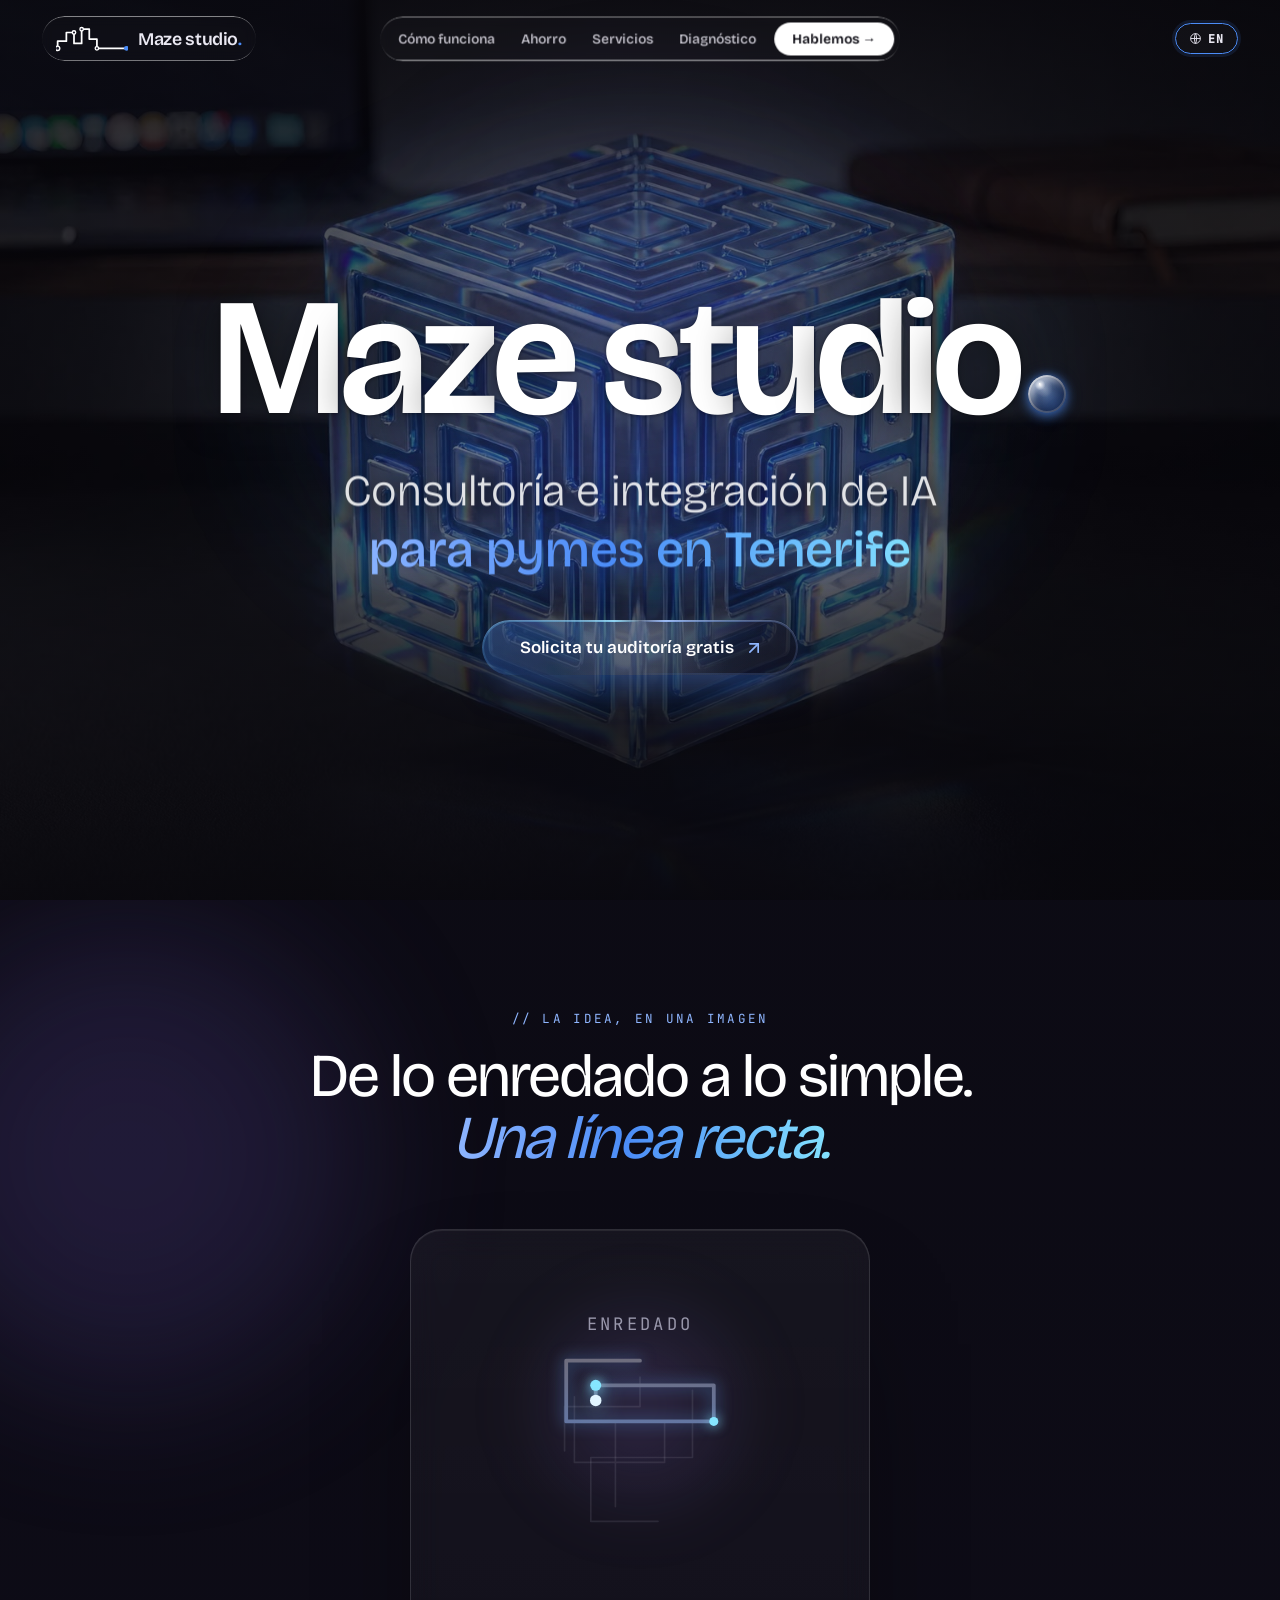
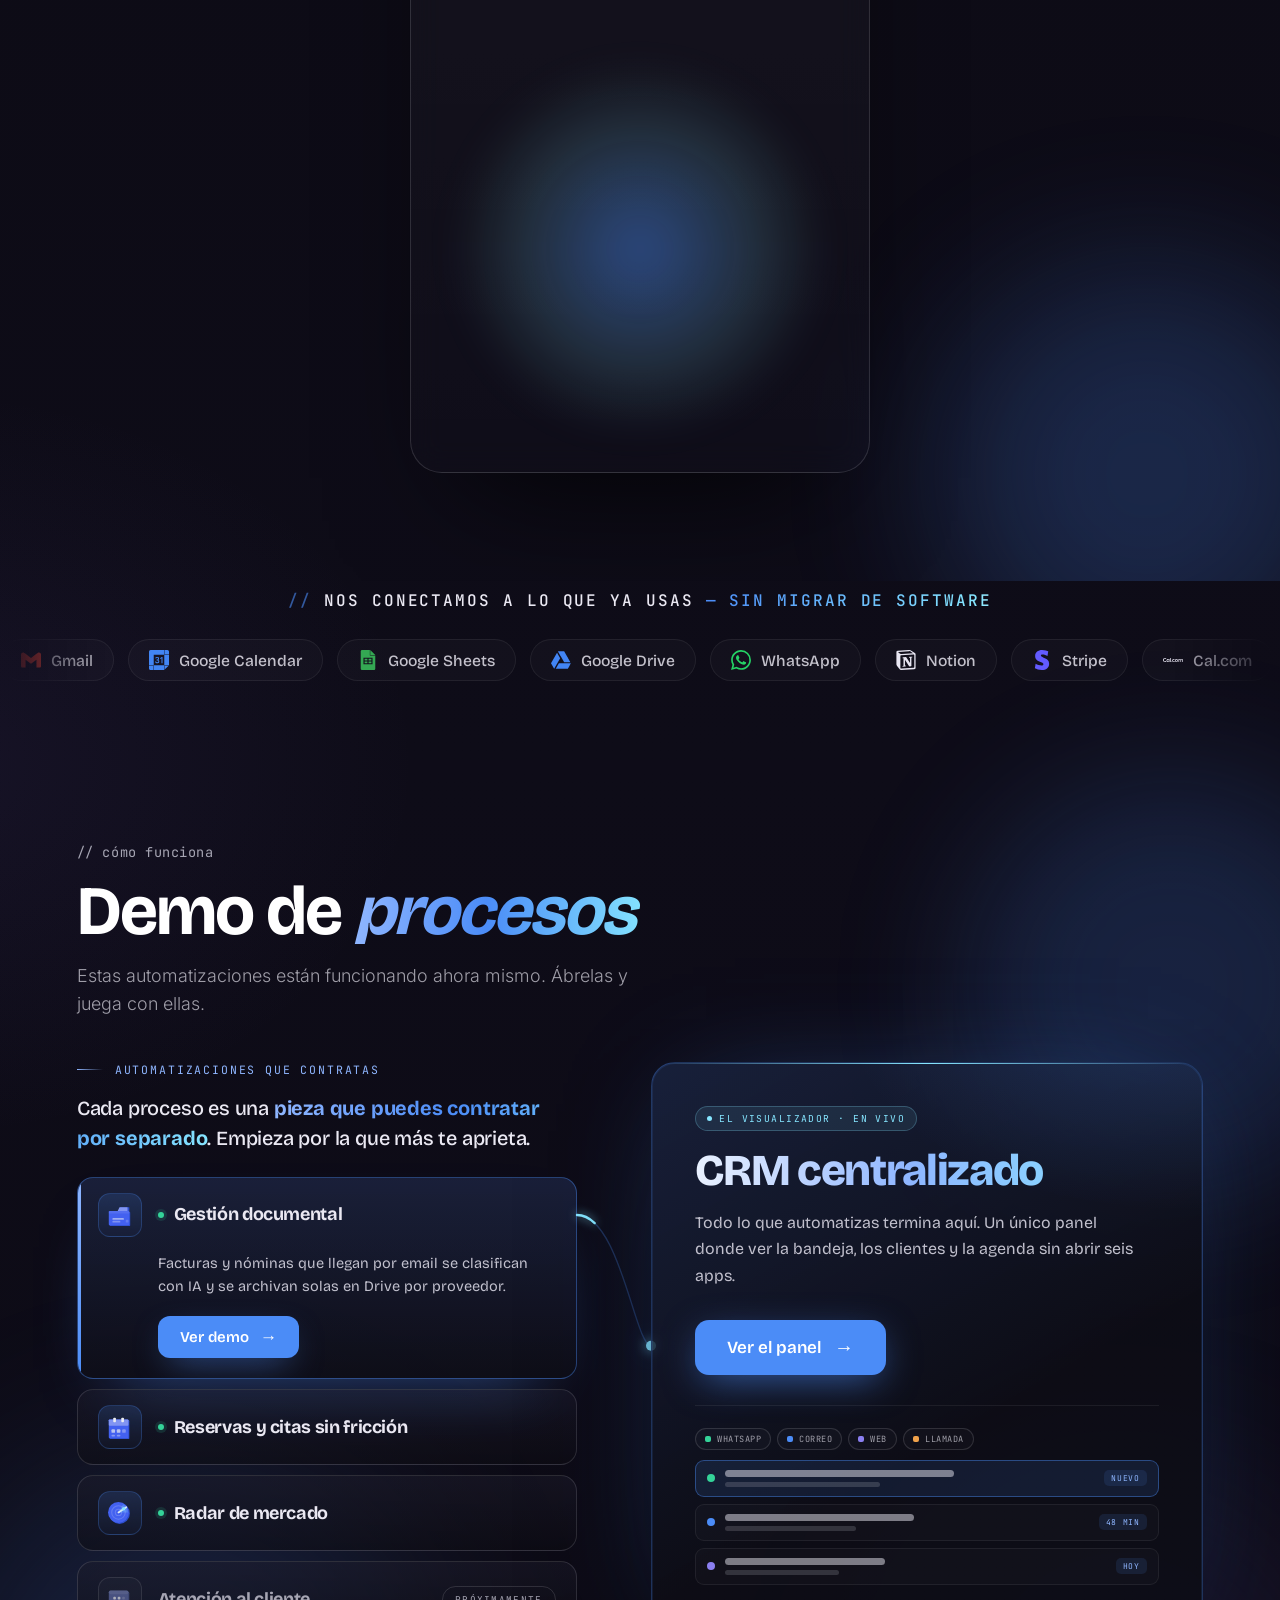
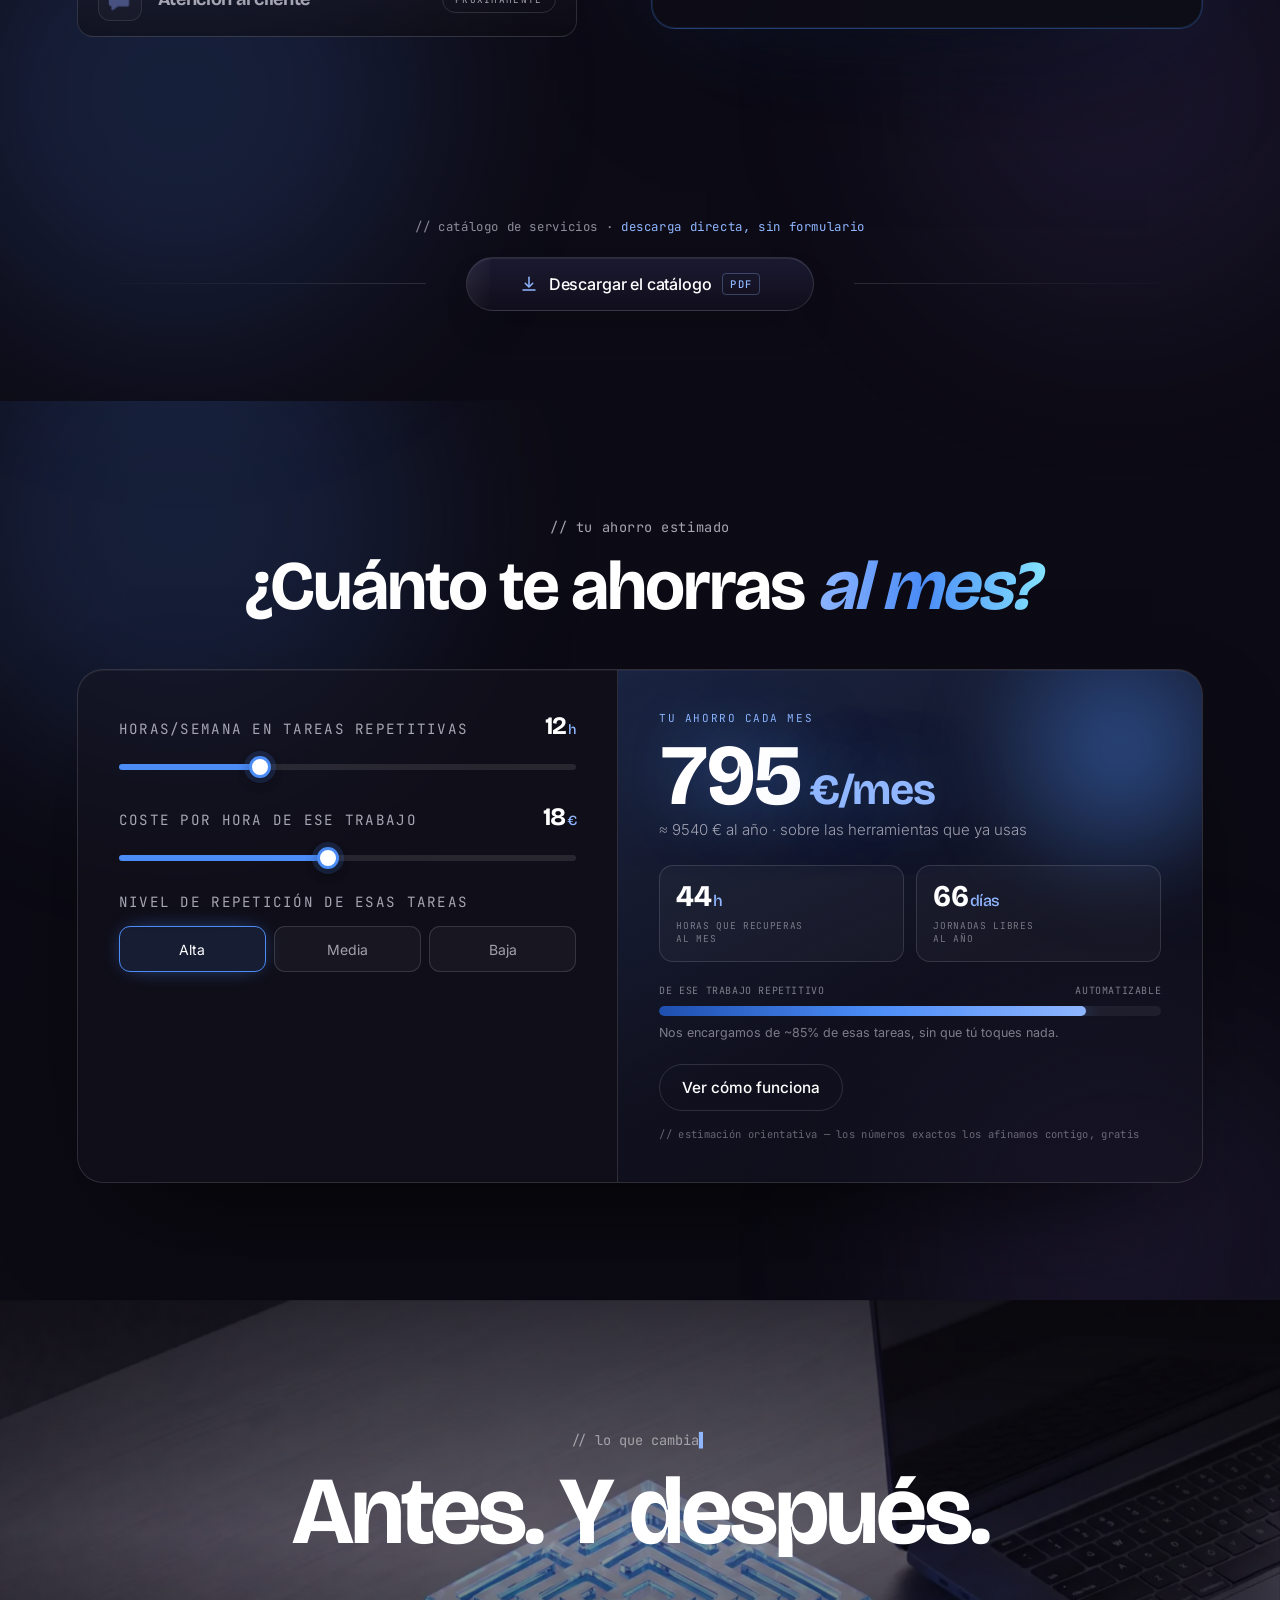
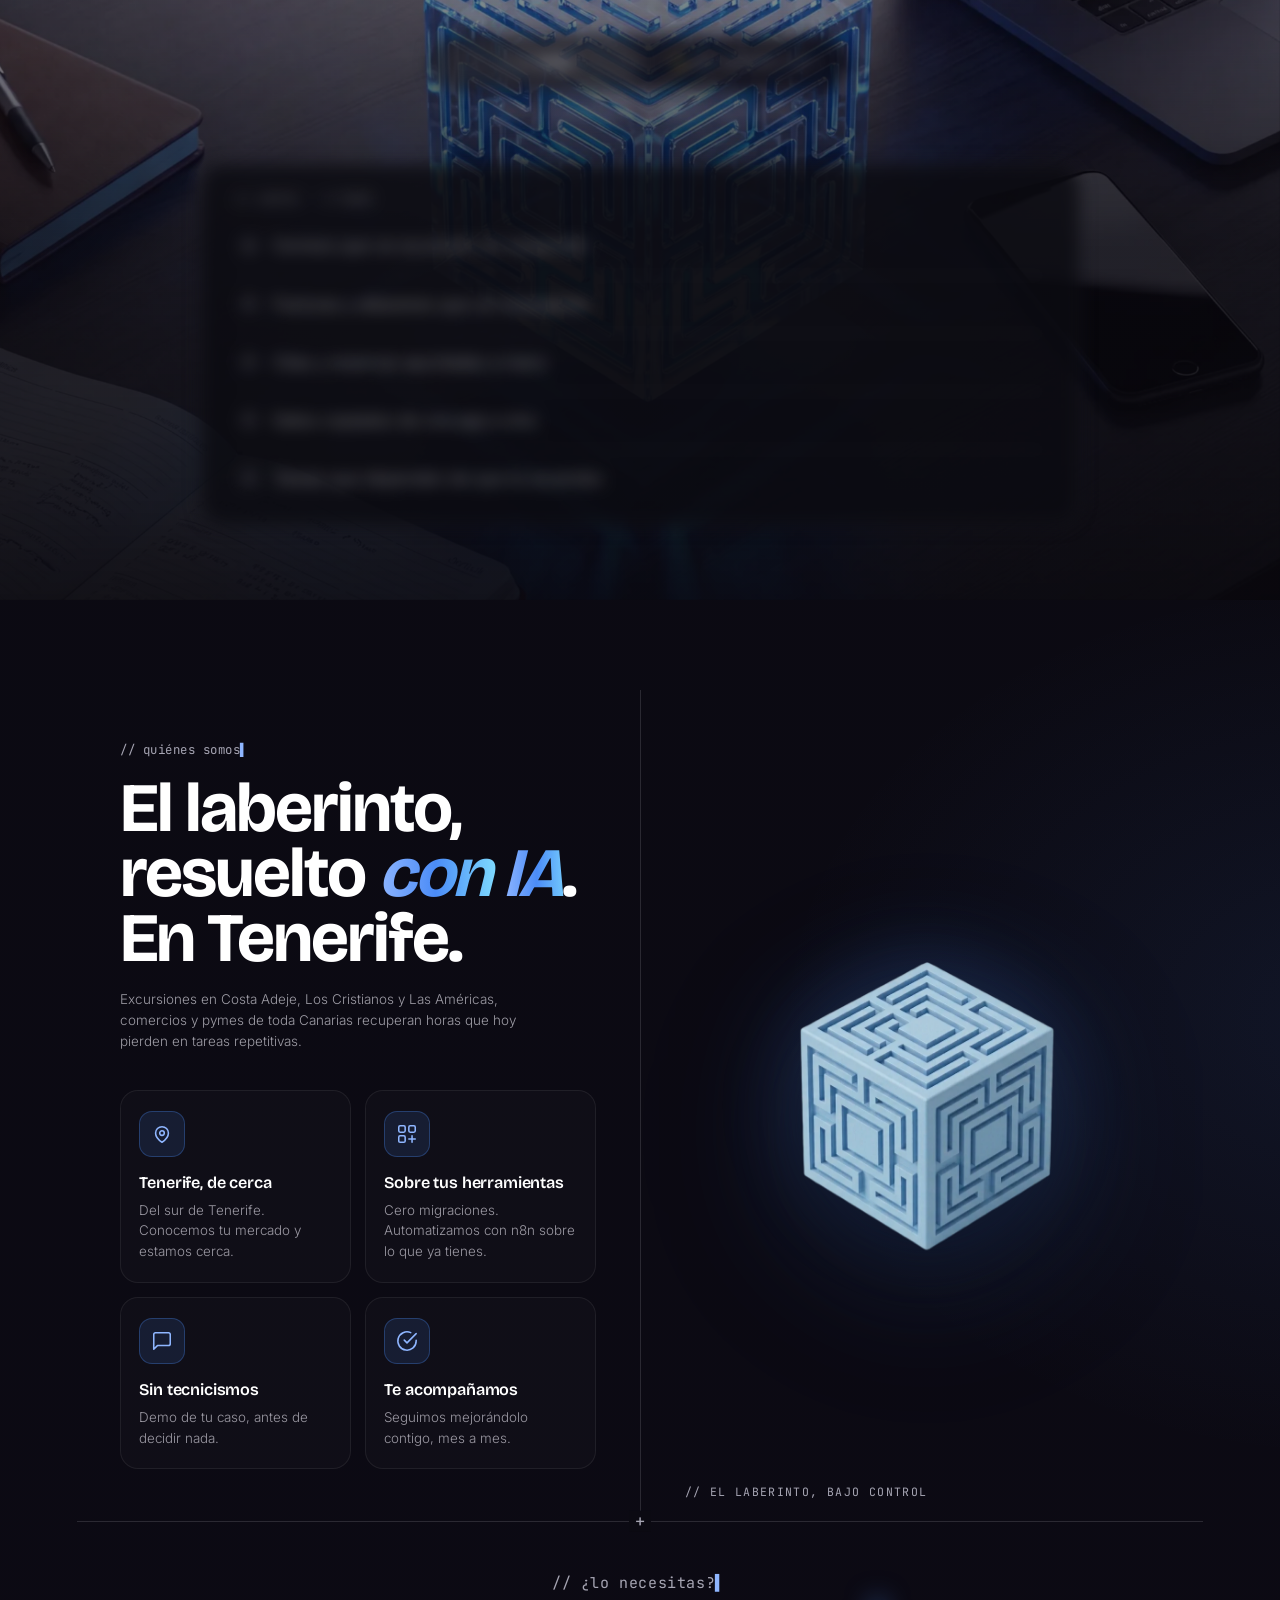
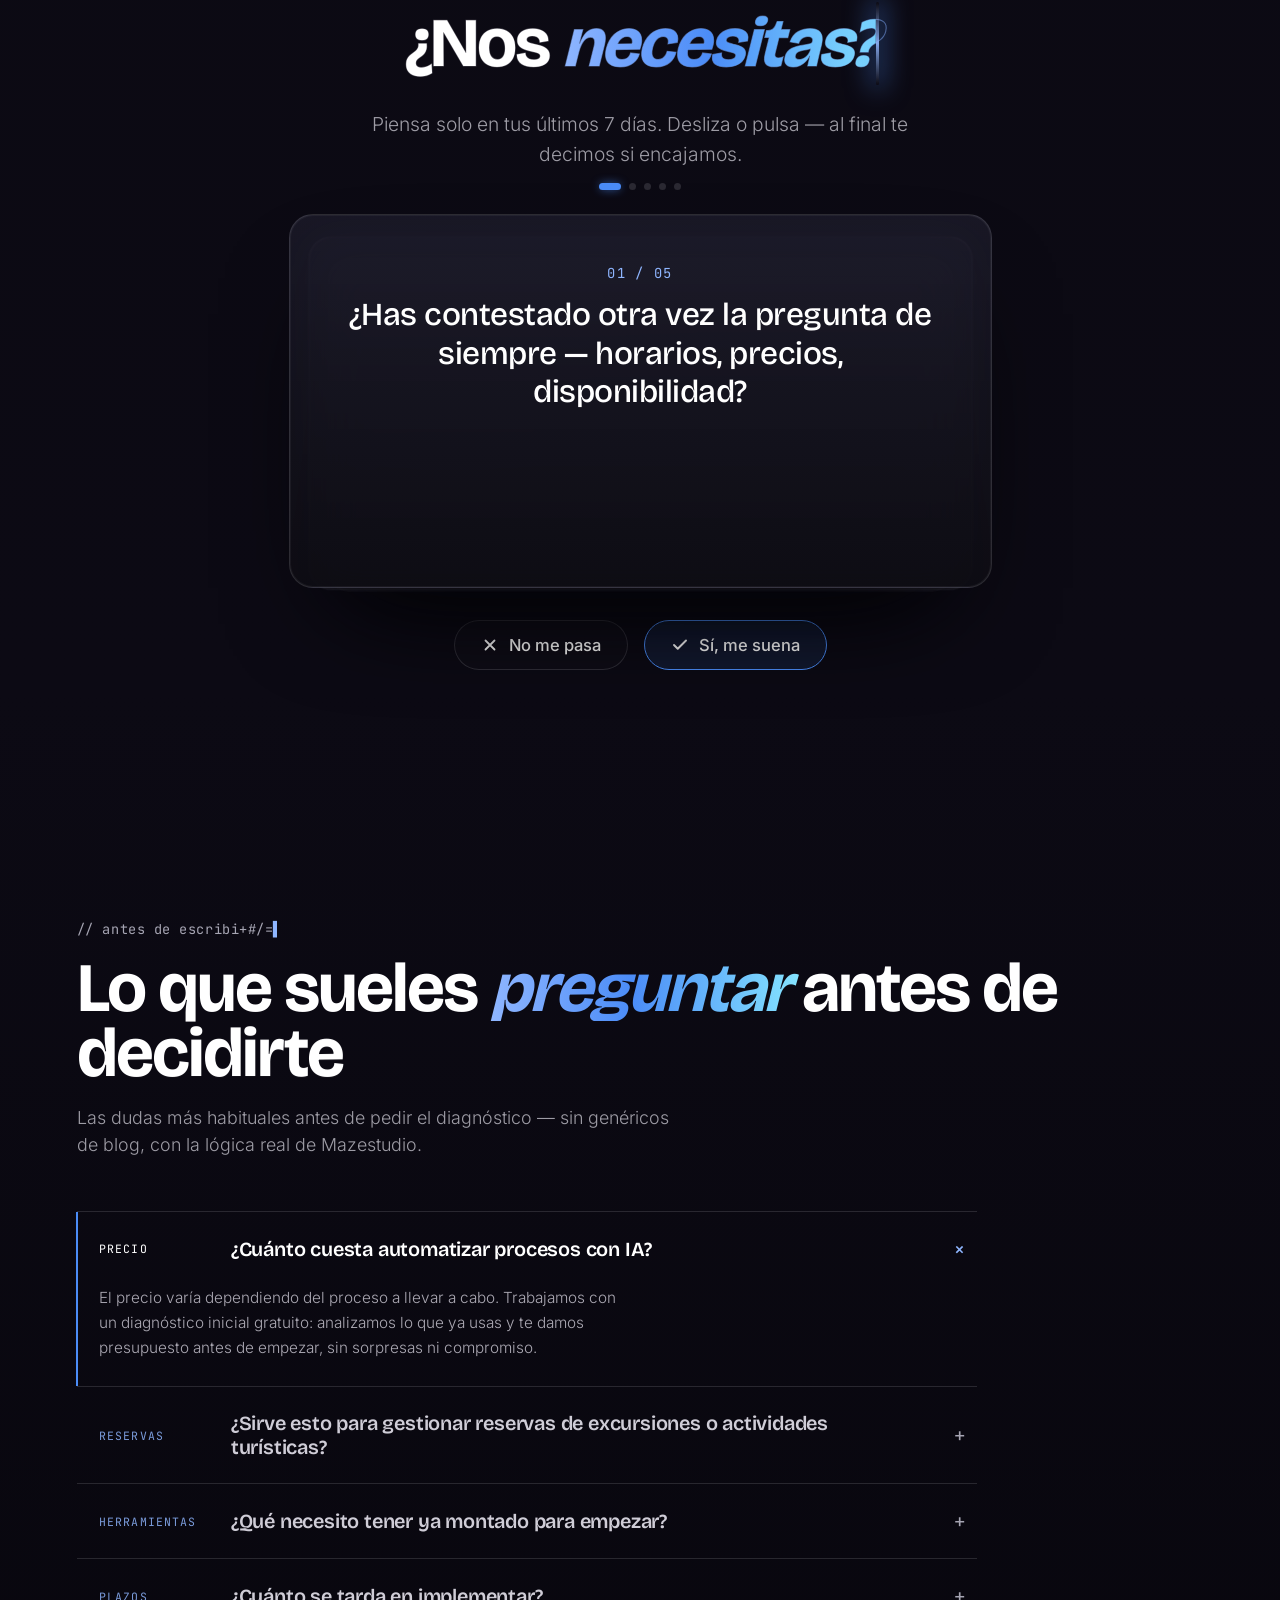
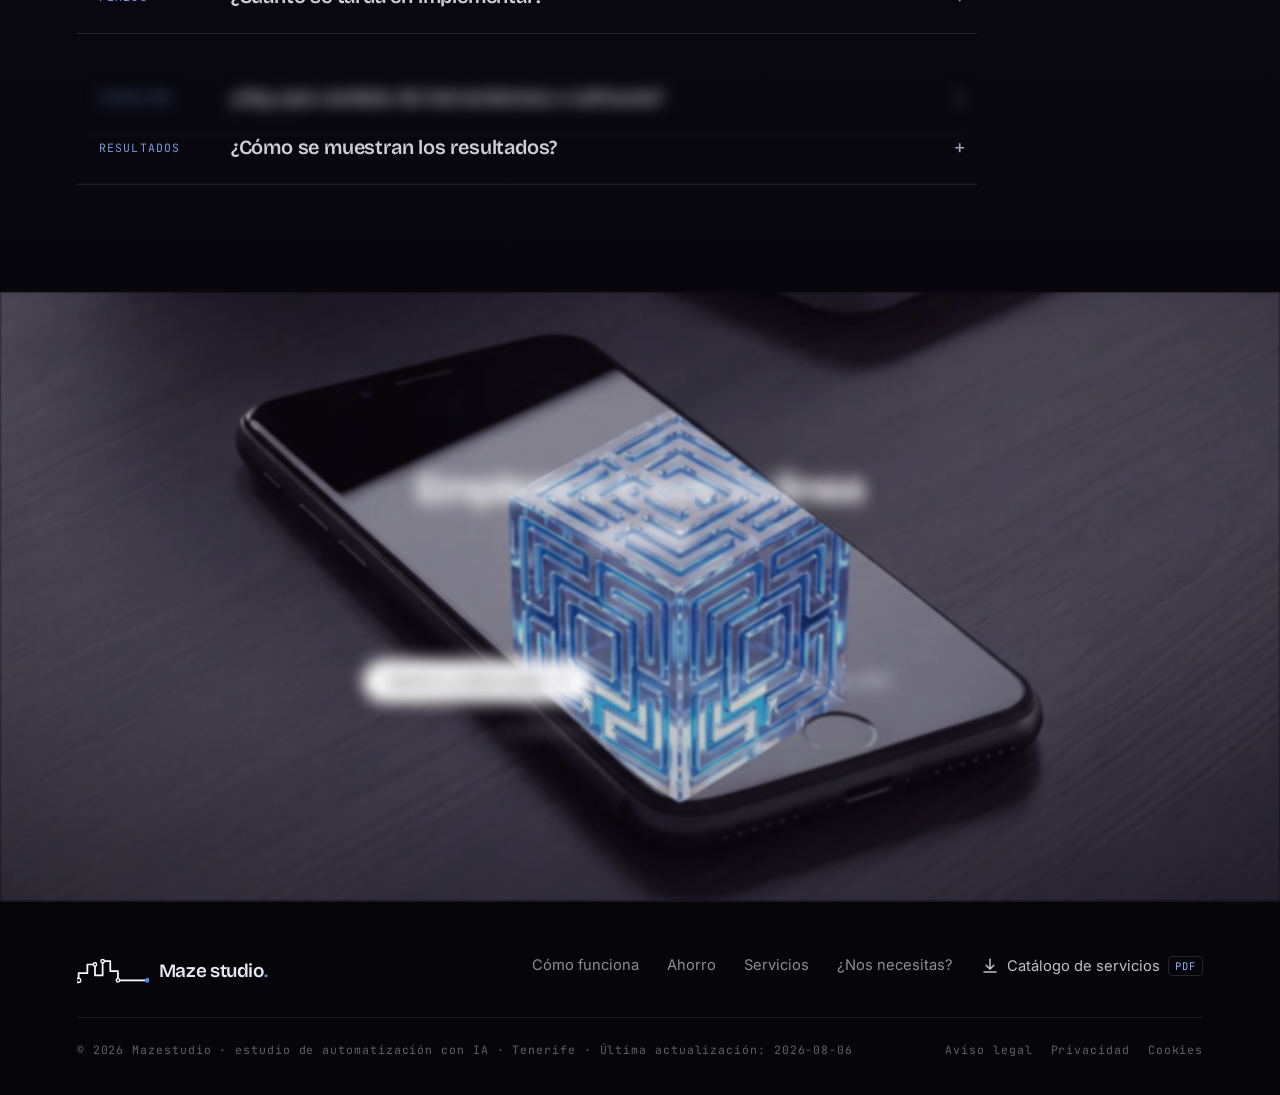
==== commit 8a128671: "fix: hero-under sections no longer start invisible without scroll Same fix already shipped for the h" ====
--- a/index.html
+++ b/index.html
@@ -179,8 +179,6 @@
     "// la idea, en una imagen": "// the idea, in one image",
     "De lo enredado a lo simple. ": "From tangled to simple. ",
     "Una línea recta.": "One straight line.",
-    "Tu operativa hoy es un laberinto de tareas que se repiten.": "Right now your workflow is a maze of tasks repeating themselves.",
-    "Nuestro trabajo es trazar el camino directo — y dejar que se recorra solo.": "Our job is to draw the direct path — and let it run on its own.",
     "ENREDADO": "TANGLED",
     "RESUELTO": "SOLVED",
 
@@ -694,22 +692,7 @@
 .lr-axis-bot{fill:#9fd8ff;font-family:'JetBrains Mono',monospace;font-size:21px;letter-spacing:4px;}
 @keyframes nodePulse{0%,100%{filter:drop-shadow(0 0 8px rgba(134,230,255,.8));}50%{filter:drop-shadow(0 0 26px rgba(134,230,255,1));}}
 .maze-node{animation:nodePulse 2.4s ease-in-out infinite;}
-/* frases grandes a los lados de la columna · revelado palabra a palabra */
-.lr-flank{display:grid;grid-template-columns:1fr minmax(300px,440px) 1fr;align-items:center;
-  gap:clamp(20px,3.2vw,72px);width:min(1380px,94vw);margin-left:50%;transform:translateX(-50%);margin-top:52px;}
-.lr-flank .lr-stage{width:100%;max-width:460px;margin:0 auto;}
-.lr-side{font-family:'Bricolage Grotesque',sans-serif;font-weight:300;line-height:1.12;
-  letter-spacing:-1.2px;font-size:clamp(21px,2.7vw,42px);text-wrap:balance;}
-.lr-side-l{text-align:right;color:var(--ceniza);}      /* el problema · apagado */
-.lr-side-r{text-align:left;color:#EAE8F2;}              /* la solución · claro */
-.lr-side-r .w{color:#EAE8F2;}
-.lr-side .w{will-change:filter;}
-@media(max-width:980px){
-  .lr-flank{grid-template-columns:1fr;gap:22px;}
-  .lr-side{text-align:center!important;font-size:clamp(19px,5.2vw,28px);max-width:22ch;margin:0 auto;line-height:1.2;letter-spacing:-.6px;}
-  .lr-side-l{order:-1;}
-  .lr-side-r{order:1;}
-}
+.lr-flank{width:min(460px,94vw);margin:52px auto 0;}
 /* blobs de luz ambiental · oscilación lenta */
 .lr-blob{position:absolute;border-radius:50%;filter:blur(80px);pointer-events:none;z-index:0;opacity:.55;will-change:transform;}
 @keyframes lrFloat1{0%,100%{transform:translate(0,0) scale(1);}50%{transform:translate(40px,-30px) scale(1.1);}}
@@ -1513,7 +1496,6 @@
   .maze-path{filter:drop-shadow(0 0 4px rgba(95,170,255,.55));}
   .lr-traveldot{filter:drop-shadow(0 0 7px rgba(134,230,255,.95));}
   .lr-wp{filter:drop-shadow(0 0 4px rgba(134,230,255,.9));}
-  .lr-side .w{filter:none;will-change:opacity;}
   /* los blobs de fondo (blur 80-90px) animados en bucle cargan la GPU del
      móvil mientras se scrollea; quietos son indistinguibles (deriva de 40px/15s) */
   .lr-blob,.roi2-blob{animation:none!important;}
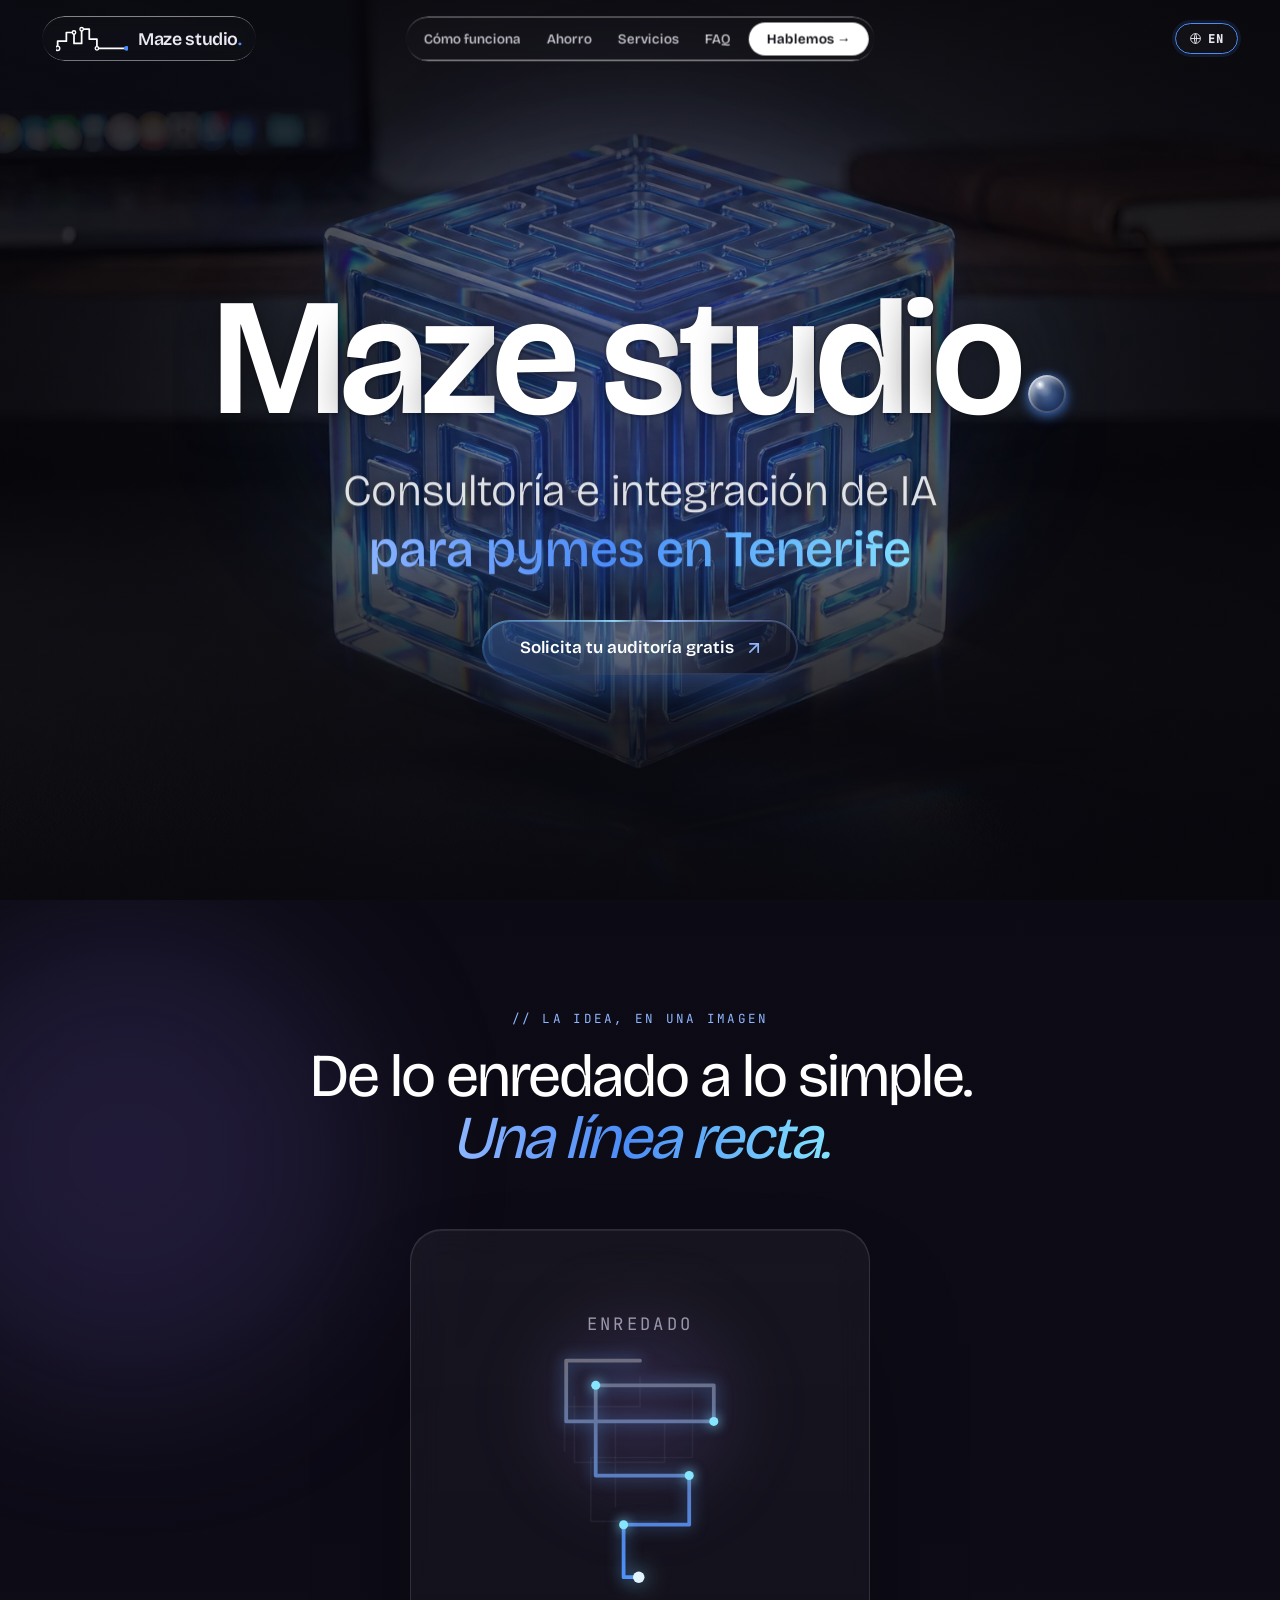
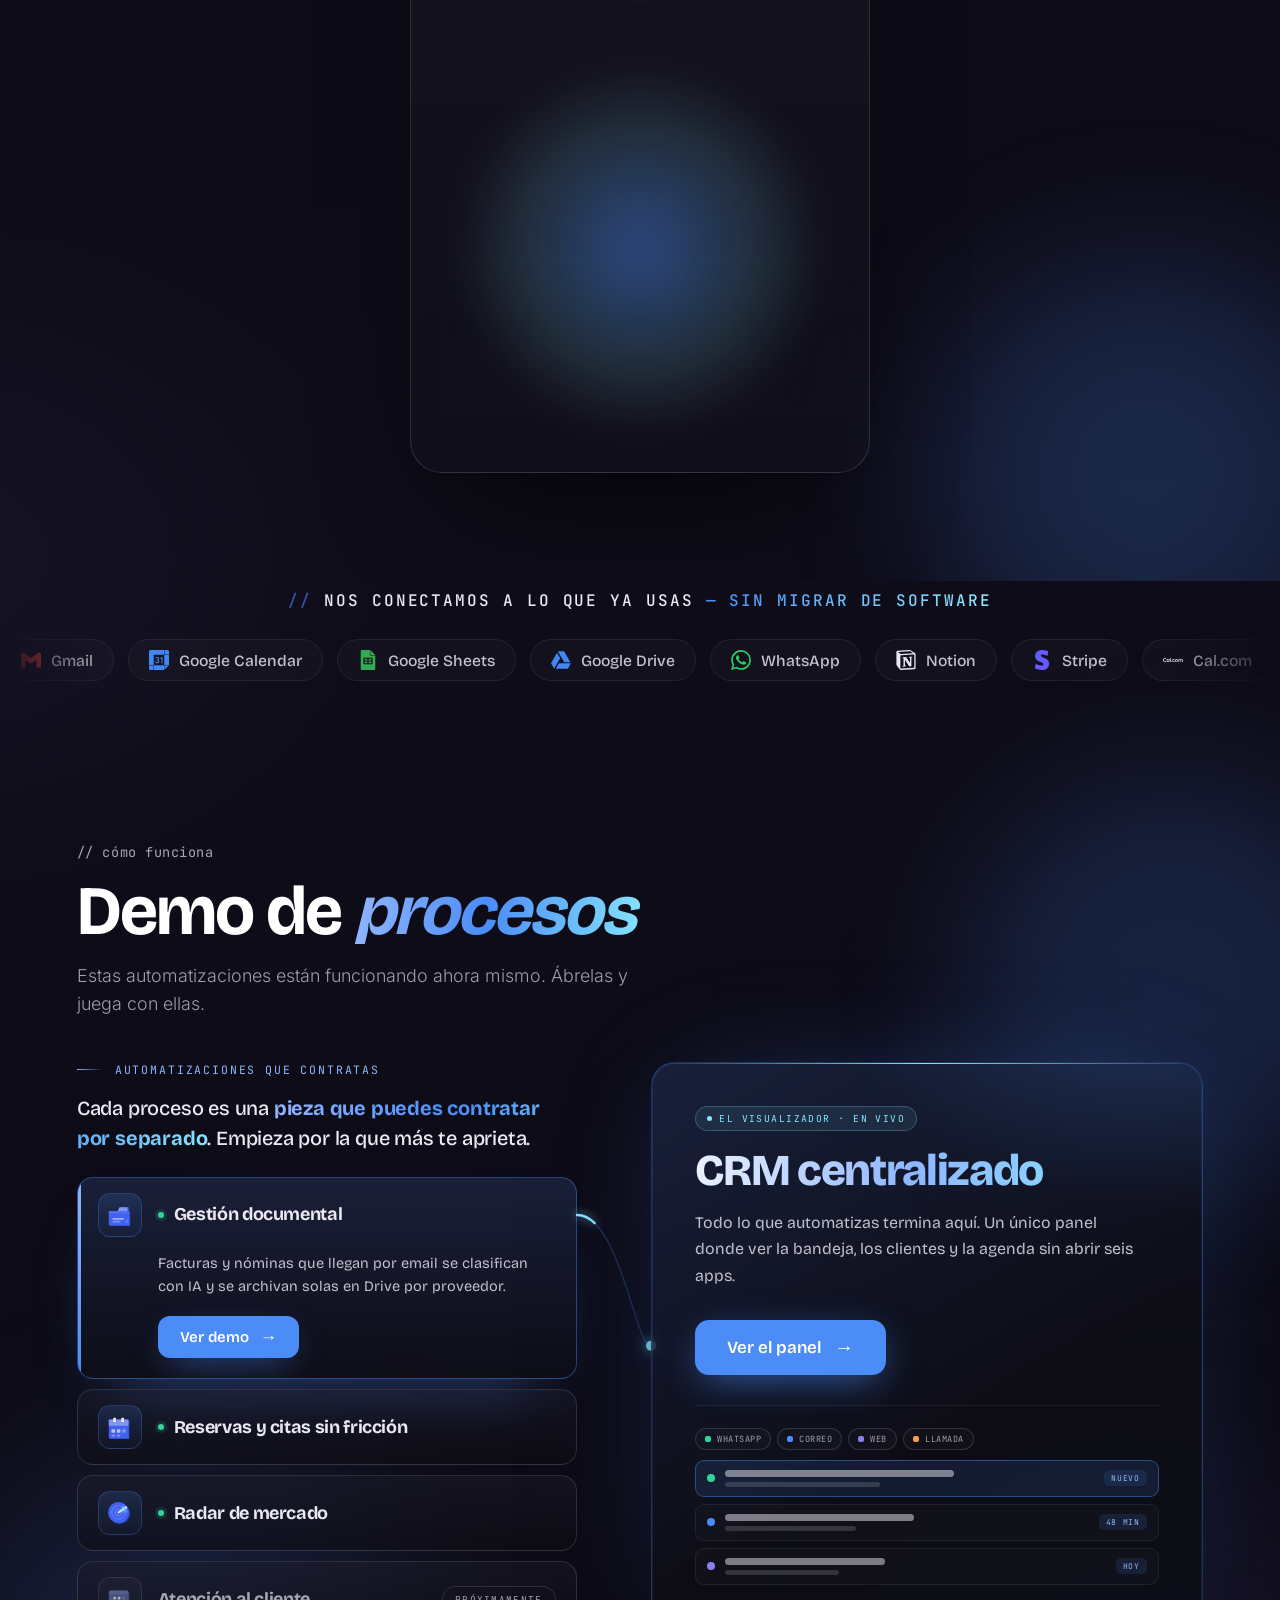
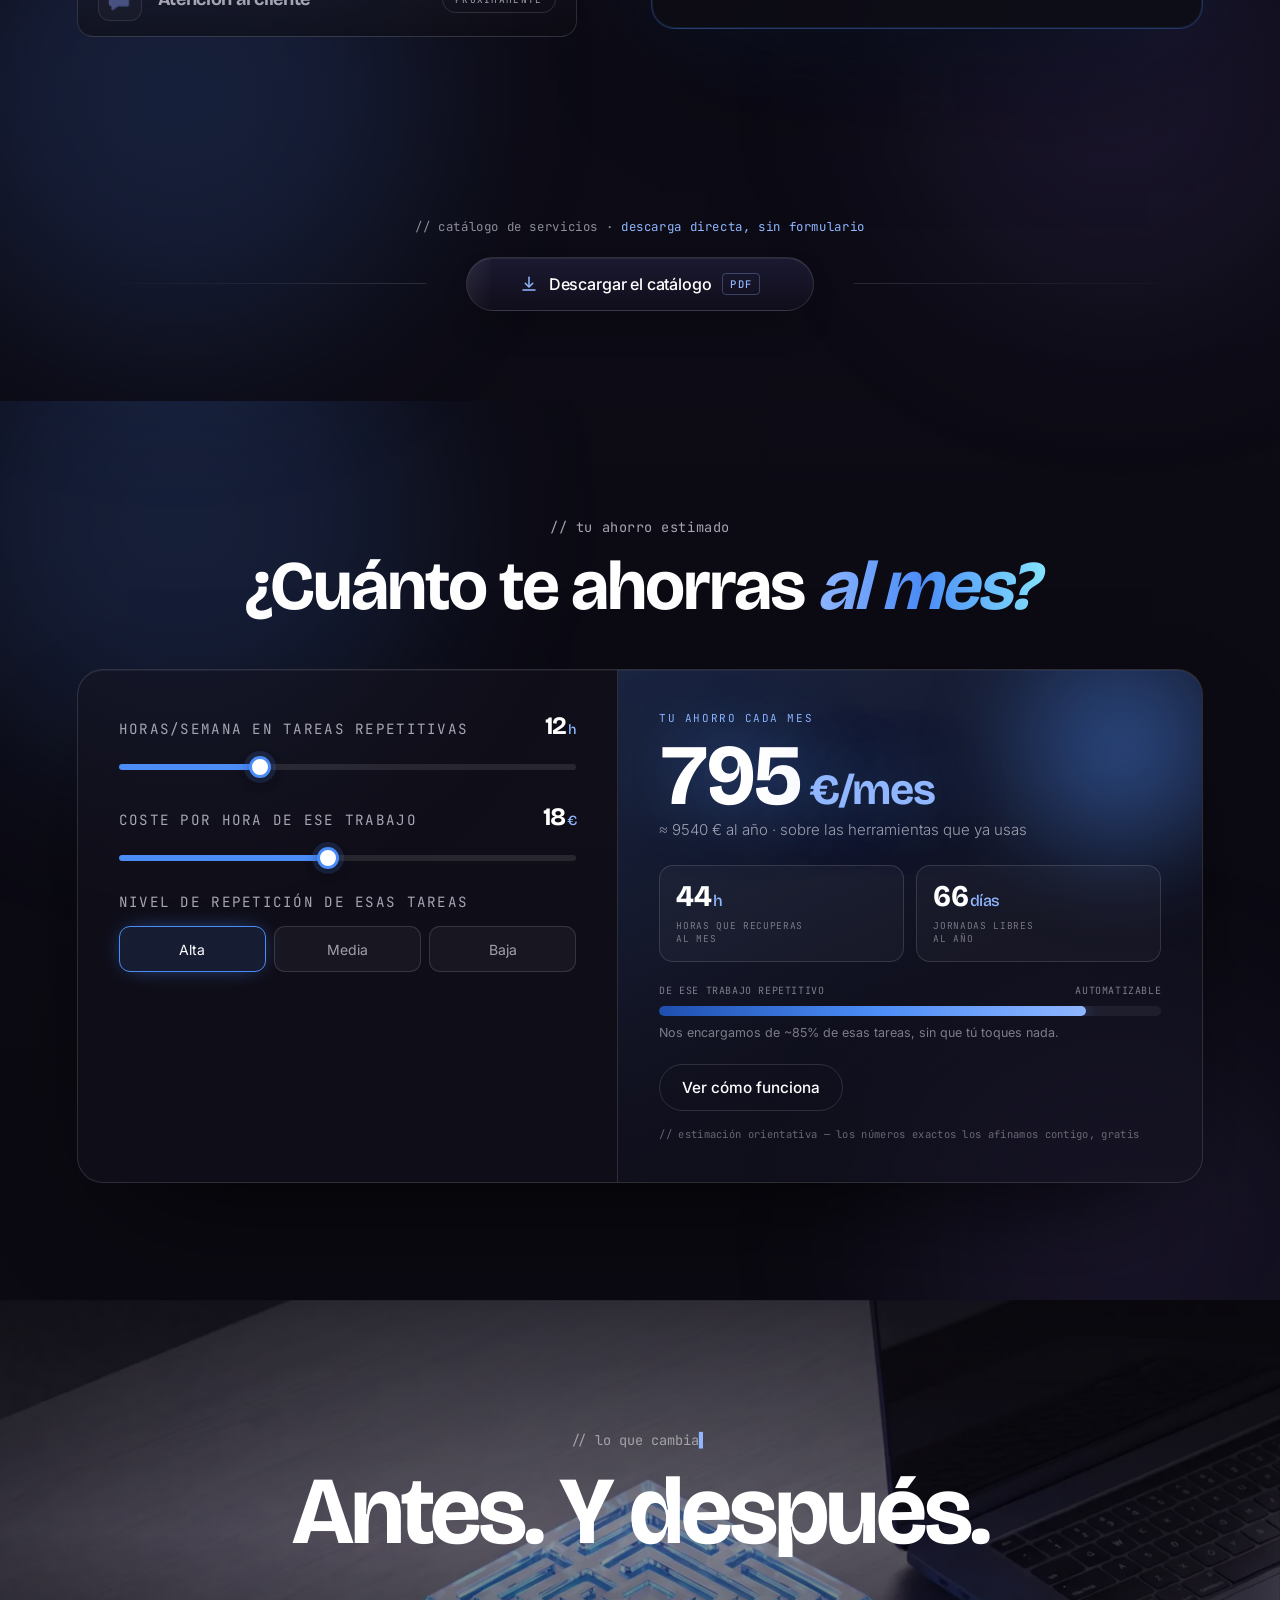
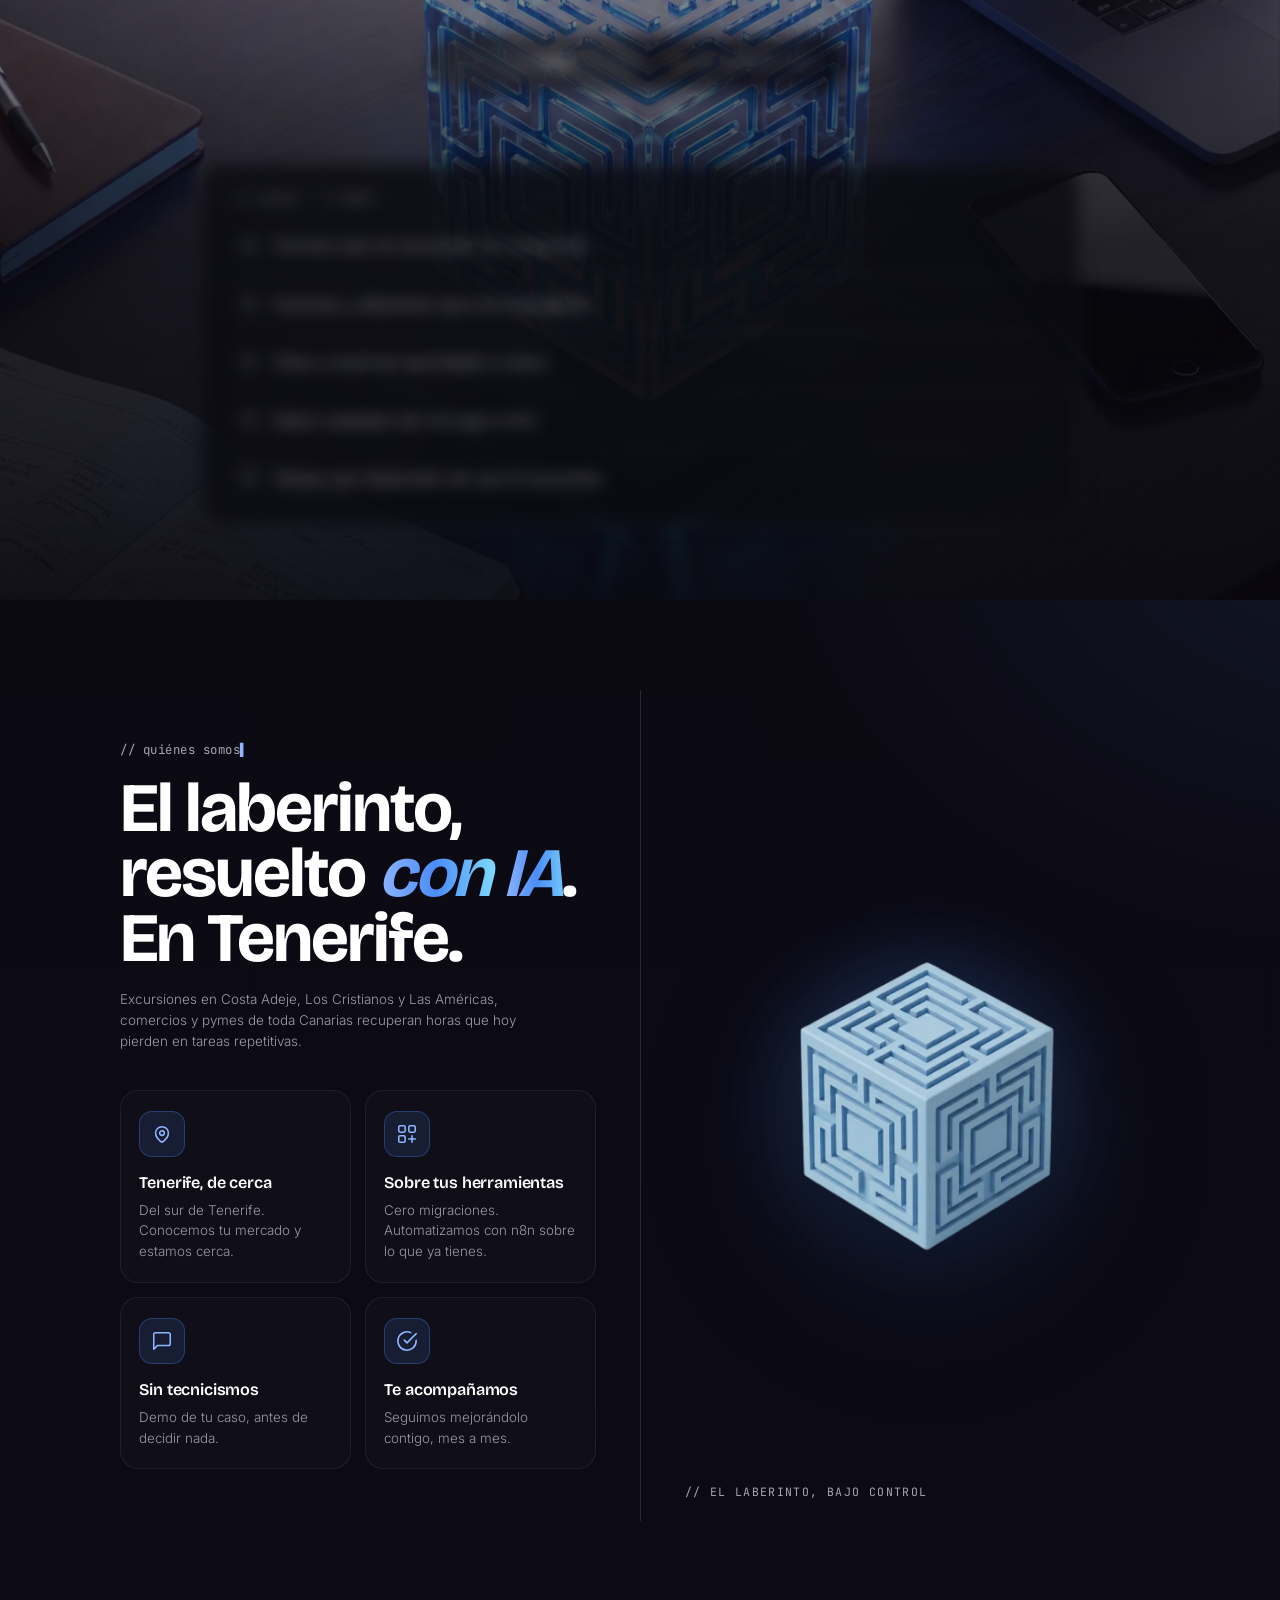
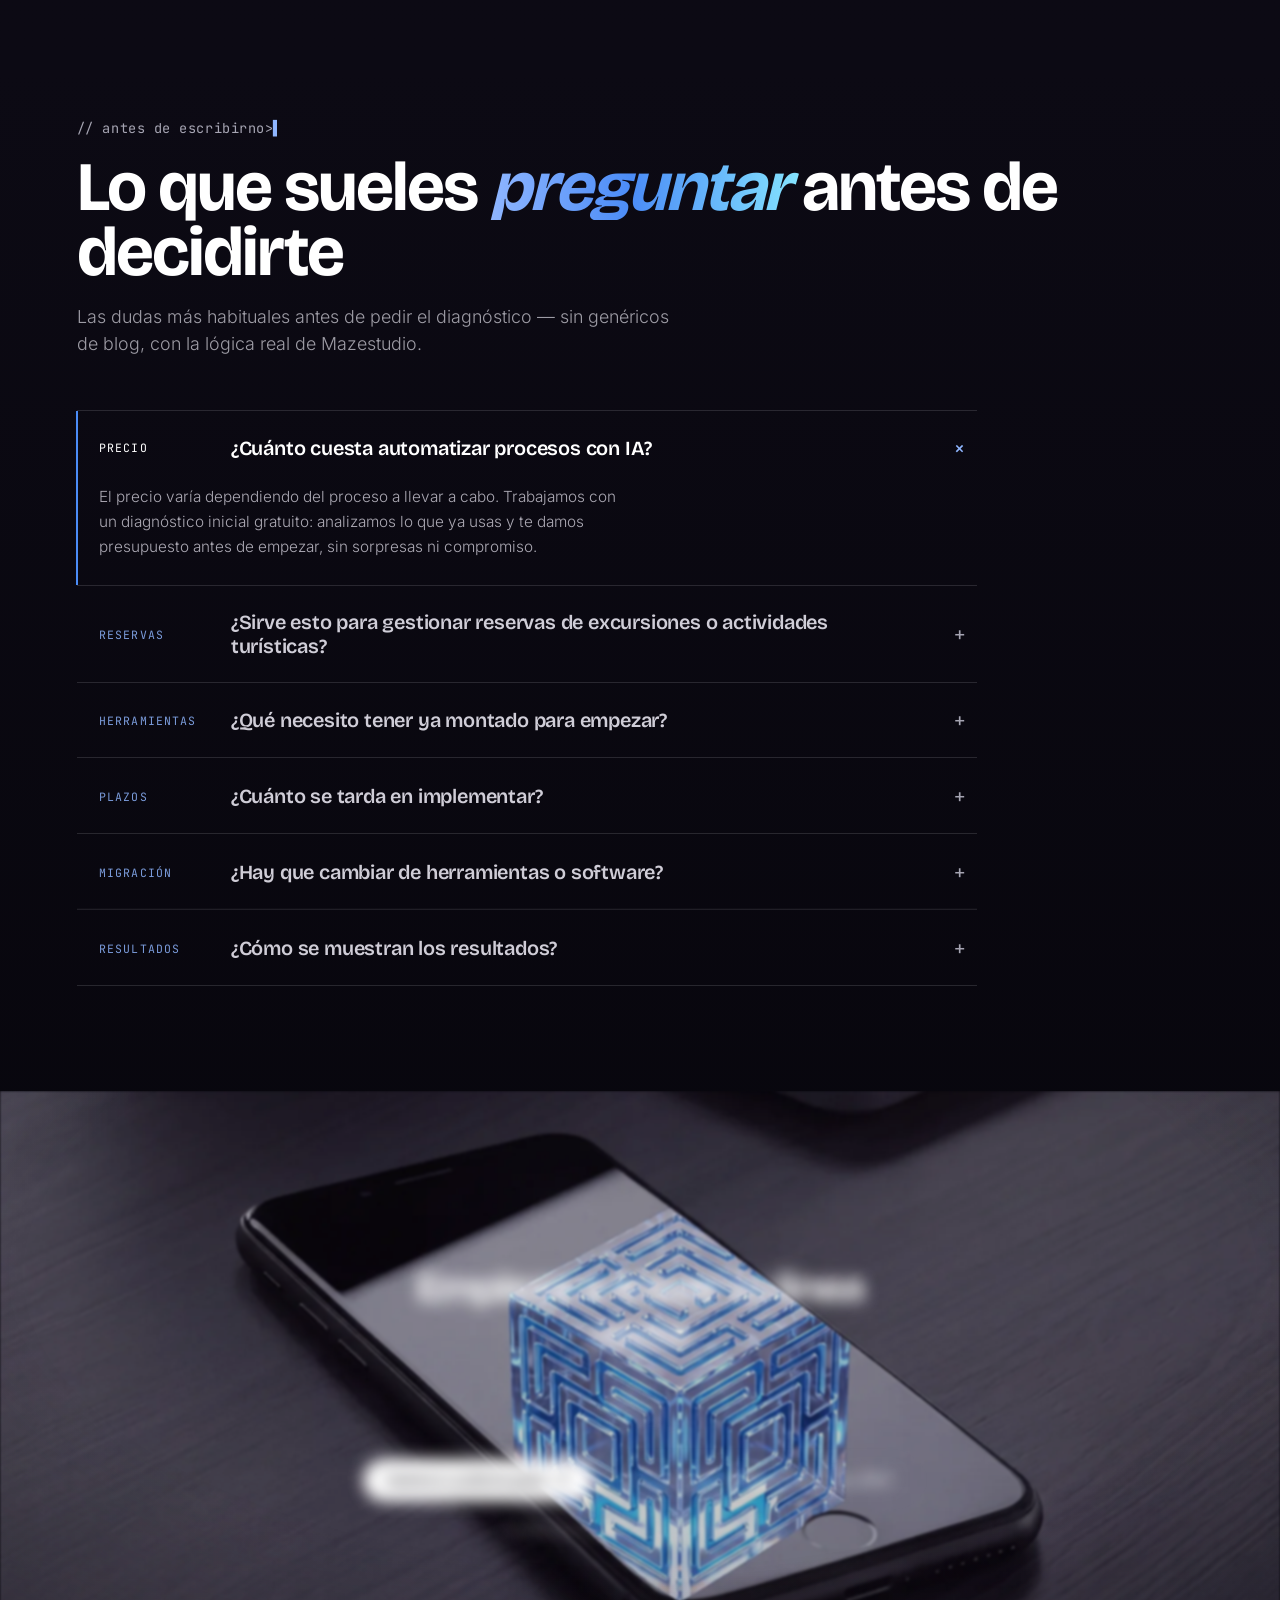
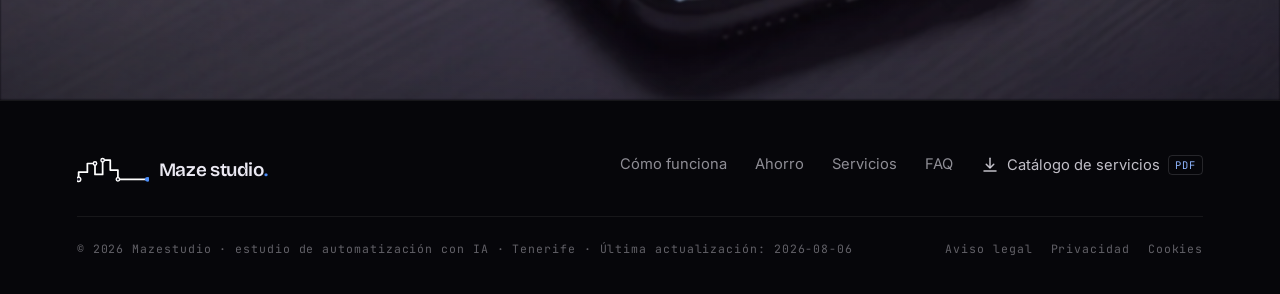
==== commit fd9c2d25: "fix: quita la sección de diagnóstico interactivo Redundante con el ROI y la FAQ nuevos — tres mecani" ====
--- a/index.html
+++ b/index.html
@@ -163,8 +163,7 @@
     "Ahorro": "Savings",
     "Servicios": "Services",
     "Soluciones": "Solutions",
-    "¿Nos necesitas?": "Need us?",
-    "Diagnóstico": "Diagnostic",
+    "FAQ": "FAQ",
     "Hablemos →": "Let's talk →",
     "Abrir menú": "Open menu",
     "Switch to English": "Switch to English",
@@ -333,37 +332,6 @@
     "Nos encargamos de ~": "We handle ~",
     "% de esas tareas": "% of those tasks",
     "// estimación orientativa — los números exactos los afinamos contigo, gratis": "// ballpark estimate — we fine-tune the exact numbers with you, for free",
-
-    /* diagnóstico */
-    "5 cartas · 30 segundos": "5 cards · 30 seconds",
-    "// ¿lo necesitas?": "// do you need us?",
-    "¿Nos ": "Do you ",
-    "necesitas?": "need us?",
-    "Piensa solo en tus últimos 7 días. Desliza o pulsa — al final te decimos si encajamos.": "Just think about your last 7 days. Swipe or tap — at the end we'll tell you if we're a match.",
-    "¿Has contestado otra vez la pregunta de siempre — horarios, precios, disponibilidad?": "Have you answered the same question again — hours, prices, availability?",
-    "¿Has pasado datos a mano de un sitio a otro: del WhatsApp al calendario, del correo al Excel?": "Have you copied data by hand from one place to another: from WhatsApp to the calendar, from email to Excel?",
-    "¿Se te ha quedado algún mensaje de un cliente sin responder hasta el día siguiente?": "Has a customer message ever gone unanswered until the next day?",
-    "¿Has hecho papeleo de noche o en fin de semana, fuera de tu horario?": "Have you done paperwork at night or on a weekend, outside your hours?",
-    "¿Has pensado al menos una vez \"esto debería hacerse solo\"?": "Have you thought at least once, \"this should just happen on its own\"?",
-    "Desliza o usa los botones ↓": "Swipe or use the buttons ↓",
-    "No": "No",
-    "Sí": "Yes",
-    "No me pasa": "Not for me",
-    "Sí, me suena": "Yes, sounds familiar",
-    "resultado · quizá no es el momento": "result · maybe not the moment",
-    "Tu semana ya va bastante ": "Your week is running pretty ",
-    "fluida.": "smoothly.",
-    "No detectamos una fuga de tiempo clara ahora mismo. Si esto cambia, nos cuentas y lo miramos sin compromiso.": "We don't see a clear time drain right now. If that changes, let us know and we'll take a look, no strings attached.",
-    "resultado · vale la pena mirarlo": "result · worth a look",
-    "Hay una fuga de tiempo ": "There's a time drain ",
-    "ahí.": "right there.",
-    "Lo que has marcado se repite semana tras semana. Una conversación de 20 minutos aclara cuántas horas puedes recuperar.": "What you've flagged repeats week after week. A 20-minute conversation makes clear how many hours you can win back.",
-    "resultado · encajamos": "result · we're a match",
-    "Sí. Podemos ": "Yes. We can ",
-    "ayudarte.": "help.",
-    "Todo lo que has marcado pasa cada semana — y se puede automatizar sobre las herramientas que ya usas. Hablemos y te enseñamos por dónde empezar.": "Everything you've flagged happens every week — and it can be automated on top of the tools you already use. Let's talk, and we'll show you where to start.",
-    "→ Solicita tu auditoría gratis": "→ Request your free audit",
-    "Volver a intentarlo": "Try again",
 
     /* faq */
     "// antes de escribirnos": "// before you write to us",
@@ -1010,108 +978,18 @@
   .roi2-split{grid-template-columns:1fr;}
 }
 
-/* ═══ DIAGNÓSTICO · cartas deslizantes (propuesta B) ═══ */
-.v2-diag-tag{display:inline-flex;align-items:center;gap:10px;margin-bottom:20px;
-  font-family:'JetBrains Mono',monospace;font-size:11.9px;letter-spacing:.1em;text-transform:uppercase;color:var(--accent-soft);
-  border:1px solid var(--line-2);border-radius:100px;padding:6px 14px 6px 10px;width:fit-content;background:rgba(255,255,255,.02);}
-.v2-diag-tag .dot{width:7px;height:7px;border-radius:50%;background:var(--accent);box-shadow:0 0 0 4px var(--accent-wash);
-  animation:cdDotPulse 2s ease-in-out infinite;}
-@keyframes cdDotPulse{0%,100%{opacity:1;}50%{opacity:.4;}}
-.cd-center{text-align:center;}
-.cd-center .v2-diag-tag{margin-inline:auto;}
-.cd-center .v2-note{margin-left:auto;margin-right:auto;max-width:48ch;}
-/* dots de progreso */
-.cd-dots{display:flex;justify-content:center;gap:8px;margin:40px 0 30px;}
-.cd-dot{width:7px;height:7px;border-radius:50%;background:var(--line-2);transition:background .3s,transform .3s,width .3s;}
-.cd-dot.done{background:var(--accent-soft);}
-.cd-dot.cur{background:var(--accent);width:22px;border-radius:4px;box-shadow:0 0 10px -1px rgba(75,140,247,.8);}
-/* mazo de cartas — la altura la dan los .cd-sizer (todas las preguntas,
-   invisibles, apiladas en la misma celda de grid): el mazo mide exactamente
-   la pregunta más larga y los botones no bailan entre tarjetas. El min-height
-   solo conserva la proporción holgada de escritorio. */
-.cd-stage{position:relative;display:grid;min-height:340px;max-width:640px;margin:0 auto;touch-action:pan-y;}
-.cd-sizer{grid-area:1/1;visibility:hidden;pointer-events:none;padding:clamp(32px,4.4vw,48px);}
-.cd-card{position:absolute;inset:0;border-radius:24px;padding:clamp(32px,4.4vw,48px);
-  border:1px solid var(--line-2);background:linear-gradient(180deg,rgba(30,29,44,.72),rgba(14,13,20,.9));
-  backdrop-filter:blur(20px);-webkit-backdrop-filter:blur(20px);
-  box-shadow:0 0 0 1px rgba(255,255,255,.05) inset,0 50px 110px -50px rgba(3,3,8,.92);
-  display:flex;flex-direction:column;justify-content:space-between;cursor:grab;user-select:none;-webkit-user-select:none;
-  transition:transform .5s cubic-bezier(.16,1,.3,1),opacity .4s;}
-.cd-card:active{cursor:grabbing;}
-.cd-card.dragging{transition:none;}
-/* las cartas de atrás asoman solo por el borde inferior: su texto no debe
-   leerse a través del cristal de la frontal (sin backdrop-filter se
-   transparentaba) ni duplicarse en lectores de pantalla — visibility:hidden
-   cubre las dos cosas manteniendo el lomo de la carta visible */
-.cd-stage .cd-card ~ .cd-card > *{visibility:hidden;}
-.cd-num{font-family:'JetBrains Mono',monospace;font-size:12.6px;letter-spacing:.1em;color:var(--accent-soft);}
-.cd-txt{font-family:'Bricolage Grotesque',sans-serif;font-weight:500;font-size:clamp(21px,3.4vw,29.4px);
-  line-height:1.2;letter-spacing:-.5px;color:#fff;margin-top:14px;}
-.cd-hint{font-family:'Inter';font-weight:300;font-size:12.6px;color:var(--ink-mut);align-self:flex-start;}
-.cd-badge{position:absolute;top:28px;font-family:'JetBrains Mono',monospace;font-size:13px;font-weight:700;letter-spacing:.08em;
-  text-transform:uppercase;padding:6px 14px;border-radius:100px;opacity:0;transition:opacity .15s;}
-.cd-badge.no{left:28px;color:#F76B4B;border:1.5px solid #F76B4B;}
-.cd-badge.si{right:28px;color:#34D399;border:1.5px solid #34D399;}
-/* acciones */
-.cd-actions{display:flex;justify-content:center;gap:16px;margin-top:32px;flex-wrap:wrap;}
-.cd-abtn{display:inline-flex;align-items:center;gap:10px;font-family:'Inter';font-weight:500;font-size:15px;
-  padding:14px 26px;border-radius:100px;cursor:pointer;border:1.5px solid var(--line-2);background:rgba(255,255,255,.02);
-  color:#fff;min-height:46px;transition:transform .18s,border-color .18s,background .18s,box-shadow .18s;}
-.cd-abtn svg{width:18px;height:18px;}
-.cd-abtn.no:hover{border-color:#F76B4B;background:rgba(247,107,75,.1);transform:translateY(-2px);}
-.cd-abtn.si{border-color:var(--accent);background:var(--accent-wash);}
-.cd-abtn.si:hover{background:var(--accent);box-shadow:0 12px 26px -12px var(--accent);transform:translateY(-2px);}
-/* resultado */
-.cd-result{max-width:640px;margin:0 auto;border:1px solid var(--accent);border-radius:20px;background:var(--accent-wash);
-  padding:clamp(28px,4vw,40px);text-align:center;opacity:0;transform:translateY(14px);
-  transition:opacity .5s ease,transform .5s cubic-bezier(.16,1,.3,1);}
-.cd-result.show{opacity:1;transform:translateY(0);}
-.cd-result .rtag{display:block;font-family:'JetBrains Mono',monospace;font-size:11.5px;letter-spacing:.14em;
-  text-transform:uppercase;color:var(--accent-soft);margin-bottom:12px;}
-.cd-result h3{font-family:'Bricolage Grotesque',sans-serif;font-weight:600;font-size:clamp(22px,3vw,27px);letter-spacing:-.015em;color:#fff;}
-.cd-result h3 em{font-style:italic;background:linear-gradient(90deg,#8FB6FF,#4B8CF7 45%,#86E6FF);
-  -webkit-background-clip:text;background-clip:text;-webkit-text-fill-color:transparent;color:transparent;
-  padding-right:.22em;margin-right:-.22em;}
-.cd-result p{font-family:'Inter';font-weight:300;font-size:15.7px;color:rgba(234,232,242,.75);margin:14px auto 26px;line-height:1.55;max-width:44ch;}
-.cd-result .acts{display:flex;gap:12px;flex-wrap:wrap;justify-content:center;}
-.cd-restart{display:block;margin:18px auto 0;font-family:'JetBrains Mono',monospace;font-size:12px;letter-spacing:.06em;
-  color:var(--ceniza);text-decoration:underline;text-underline-offset:3px;cursor:pointer;width:fit-content;background:none;border:none;}
-.cd-restart:hover{color:var(--accent-soft);}
-@media(max-width:560px){.cd-actions{gap:10px;}.cd-abtn{padding:13px 20px;font-size:14.3px;}}
-
-/* ═══ CUADRANTES · quiénes somos + diagnóstico + recursos de marca ═══ */
+/* ═══ CUADRANTES · quiénes somos + recursos de marca ═══ */
 .qd-sec{position:relative;z-index:1;padding:clamp(60px,10vh,110px) clamp(21px,6vw,84px);}
 .qd-grid{max-width:1280px;margin:0 auto;display:grid;grid-template-columns:1fr 1fr;position:relative;}
 .qd-cell{position:relative;padding:clamp(36px,4vw,64px) clamp(26px,3.4vw,54px);}
 .qd-tr{border-left:1px solid var(--line-2);}
-.qd-br{grid-column:1/-1;border-top:1px solid var(--line-2);}
-.qd-br::after{content:'+';position:absolute;top:0;left:50%;transform:translate(-50%,-54%);z-index:2;
-  font-family:'JetBrains Mono',monospace;font-size:17px;color:var(--ceniza);background:var(--bg);
-  padding:2px 6px;line-height:1;}
-#diagnostico{scroll-margin-top:96px;}
 .qd-tl .v2-note{font-size:clamp(13.3px,1.05vw,14.7px);}
 .qd-tl .pq-grid{grid-template-columns:repeat(2,1fr);gap:14px;margin-top:38px;}
 .qd-tl .pq-card{padding:20px 18px;}
-.qd-br .cd-dots{margin:30px 0 24px;}
 /* letras de «quiénes somos» (≈×0.91 sobre la base) */
 .qd-tl .v2-kicker{font-size:12.4px;}
 .qd-tl .pq-card h4{font-size:16.2px;}
 .qd-tl .pq-card p{font-size:13.4px;}
-/* letras de «¿nos necesitas?» (≈×1.1 sobre la base) */
-.qd-br .v2-kicker{font-size:15px;}
-.qd-br .v2-note{font-size:clamp(17px,1.5vw,19.5px);}
-.qd-br .v2-diag-tag{font-size:13.1px;}
-.qd-br .cd-stage{max-width:703px;min-height:374px;}
-.qd-br .cd-num{font-size:13.8px;}
-.qd-br .cd-txt{font-size:clamp(23px,3.7vw,32px);}
-.qd-br .cd-hint{font-size:13.8px;}
-.qd-br .cd-badge{font-size:14.4px;}
-.qd-br .cd-abtn{font-size:16.5px;}
-.qd-br .cd-result .rtag{font-size:12.7px;}
-.qd-br .cd-result h3{font-size:clamp(25px,3.3vw,30px);}
-.qd-br .cd-result p{font-size:17.2px;}
-.qd-br .cd-restart{font-size:13.2px;}
-@media(max-width:560px){.qd-br .cd-abtn{font-size:15.7px;}}
 .qd-anim{display:flex;align-items:center;justify-content:center;overflow:hidden;min-height:440px;}
 .qd-cap{position:absolute;left:clamp(26px,3.4vw,54px);bottom:22px;margin:0;
   font-family:'JetBrains Mono',monospace;font-size:11.5px;letter-spacing:.12em;text-transform:uppercase;color:var(--ceniza);}
@@ -1136,18 +1014,13 @@
   .cubo-img{width:clamp(180px,46vw,240px);}
   .qd-cap{position:static;}
   .qd-cell{padding:34px 0;border:none!important;}
-  .qd-br::after{display:none;}
   .qd-tl .pq-grid{grid-template-columns:repeat(2,1fr);}
-  /* en columna única la carta se ciñe a la pregunta: sin el min-height de
-     escritorio el mazo no deja un vacío enorme bajo el texto */
-  .qd-br .cd-stage{min-height:0;}
 }
 @media(max-width:560px){.qd-tl .pq-grid{grid-template-columns:1fr;}}
 
 /* ═══ FAQ · lista de preguntas frecuentes ═══
    Sin tarjeta/caja: líneas finas como el resto del sitio. El glifo «+» → «×»
-   reutiliza el mismo signo que ya separa los cuadrantes de «Quiénes somos»
-   (.qd-br::after) — es el único indicador de estado (abierto/cerrado). */
+   es el único indicador de estado (abierto/cerrado). */
 .faq-list{margin-top:52px;border-top:1px solid var(--line-2);max-width:900px;}
 .faq-item{position:relative;border-bottom:1px solid var(--line-2);}
 .faq-item::before{content:'';position:absolute;left:-1px;top:0;bottom:0;width:2px;background:var(--accent);
@@ -1627,10 +1500,6 @@
 ════════════════════════════════════════════ -->
 
 <!-- ══════════════════════════════════════════
-     11 · DIAGNÓSTICO
-════════════════════════════════════════════ -->
-
-<!-- ══════════════════════════════════════════
      11.5 · FAQ · preguntas frecuentes
 ════════════════════════════════════════════ -->
 
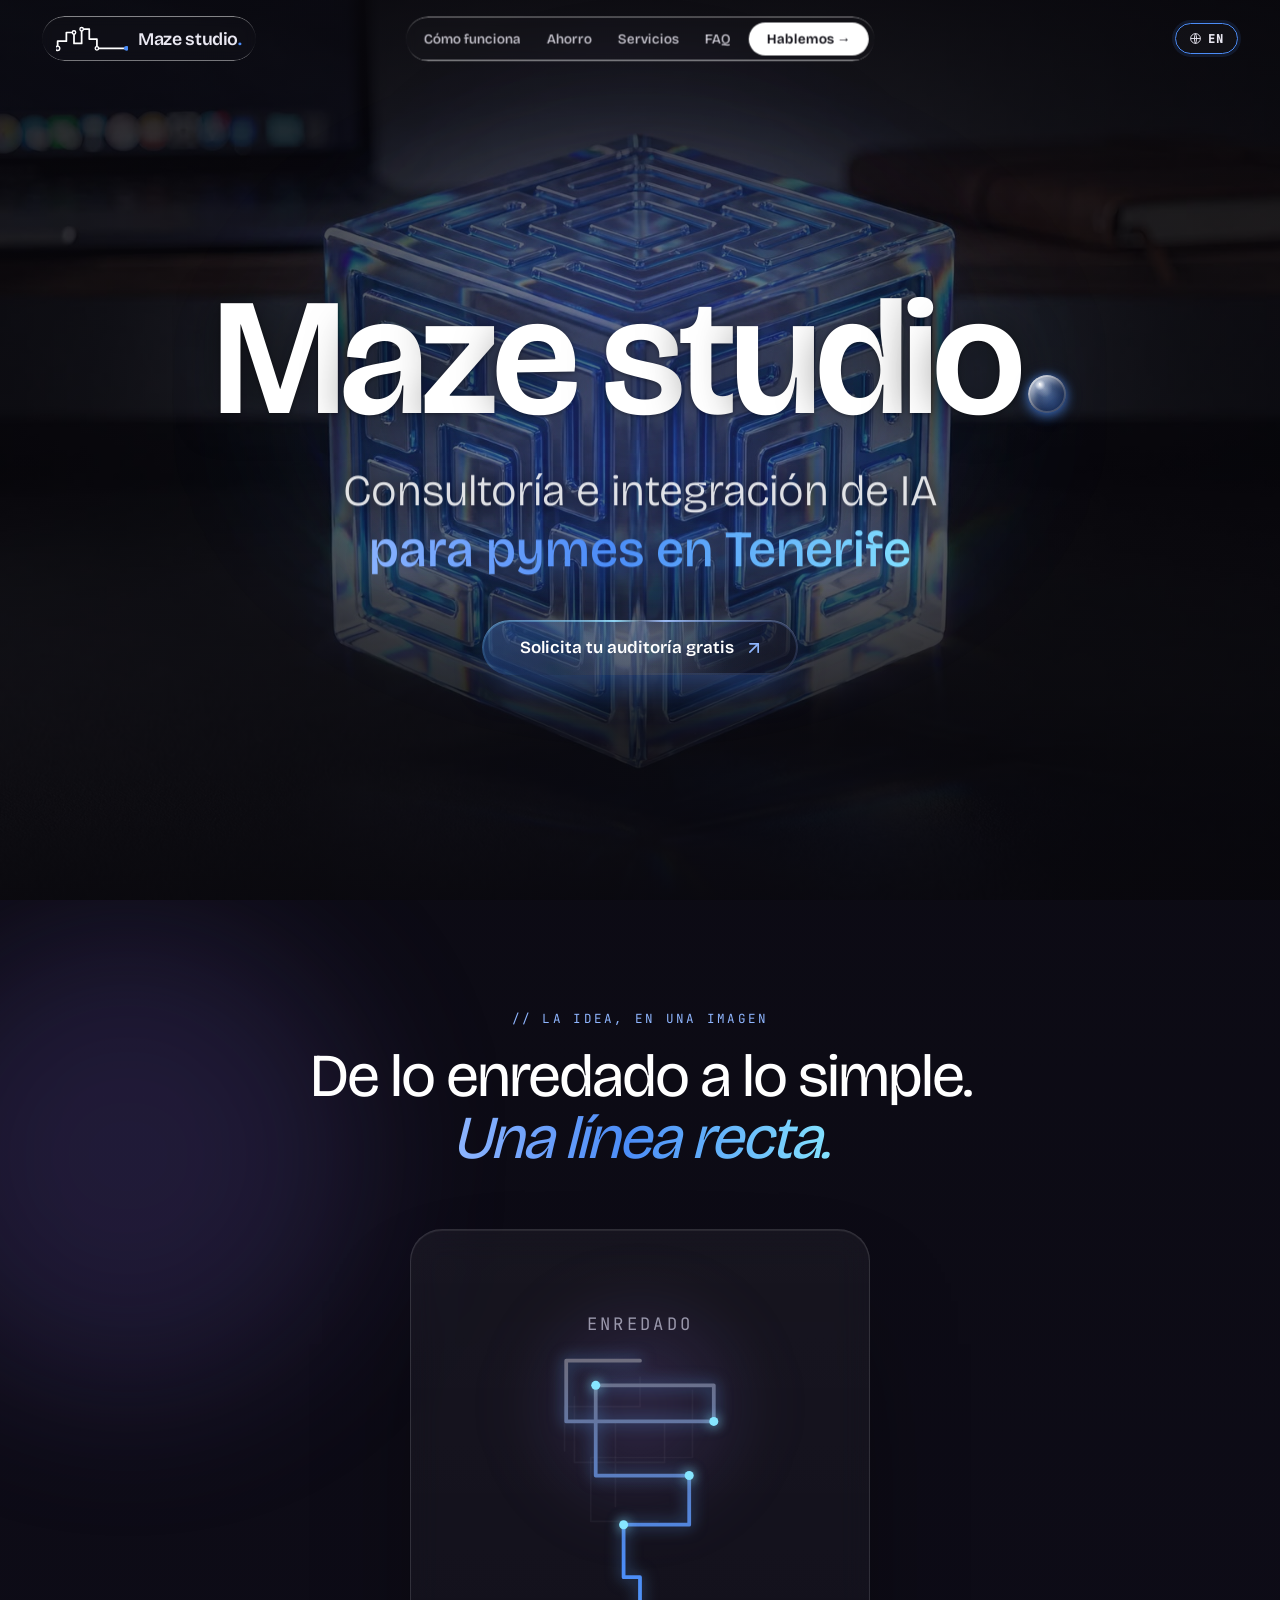
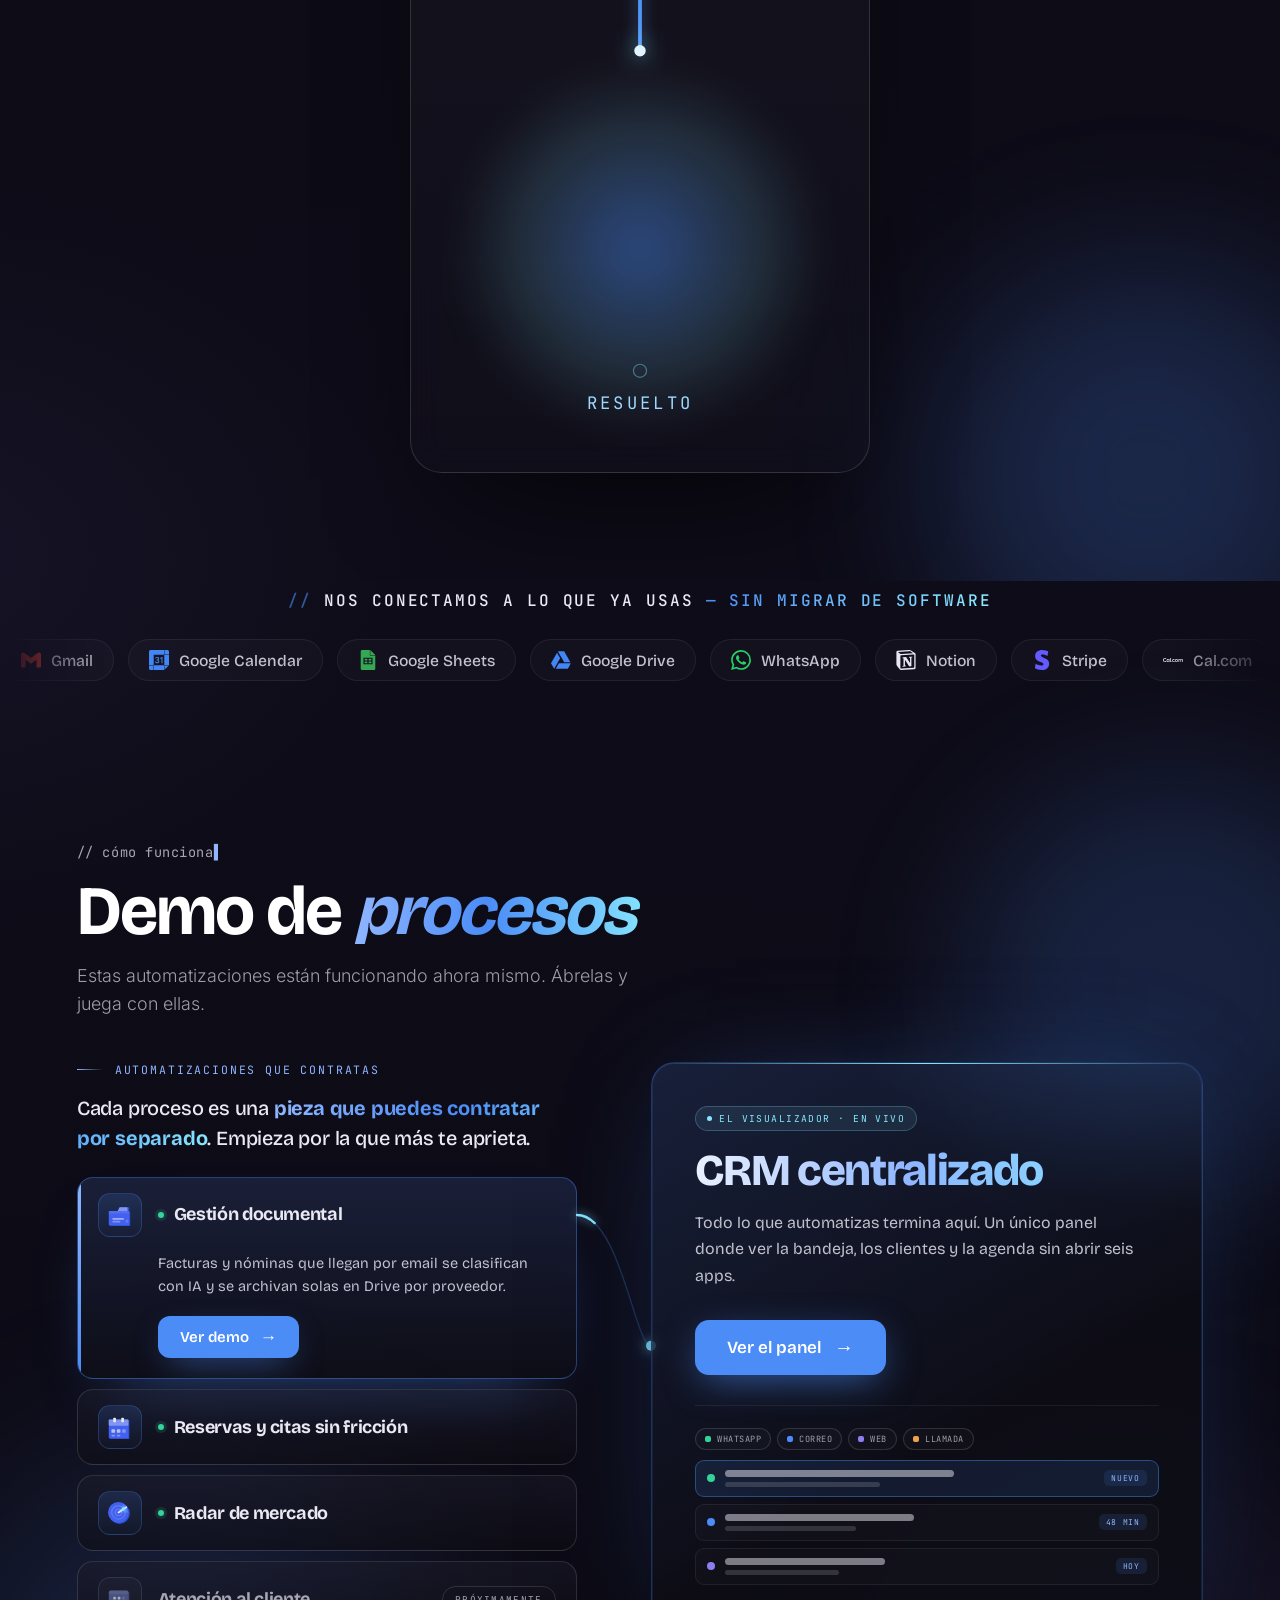
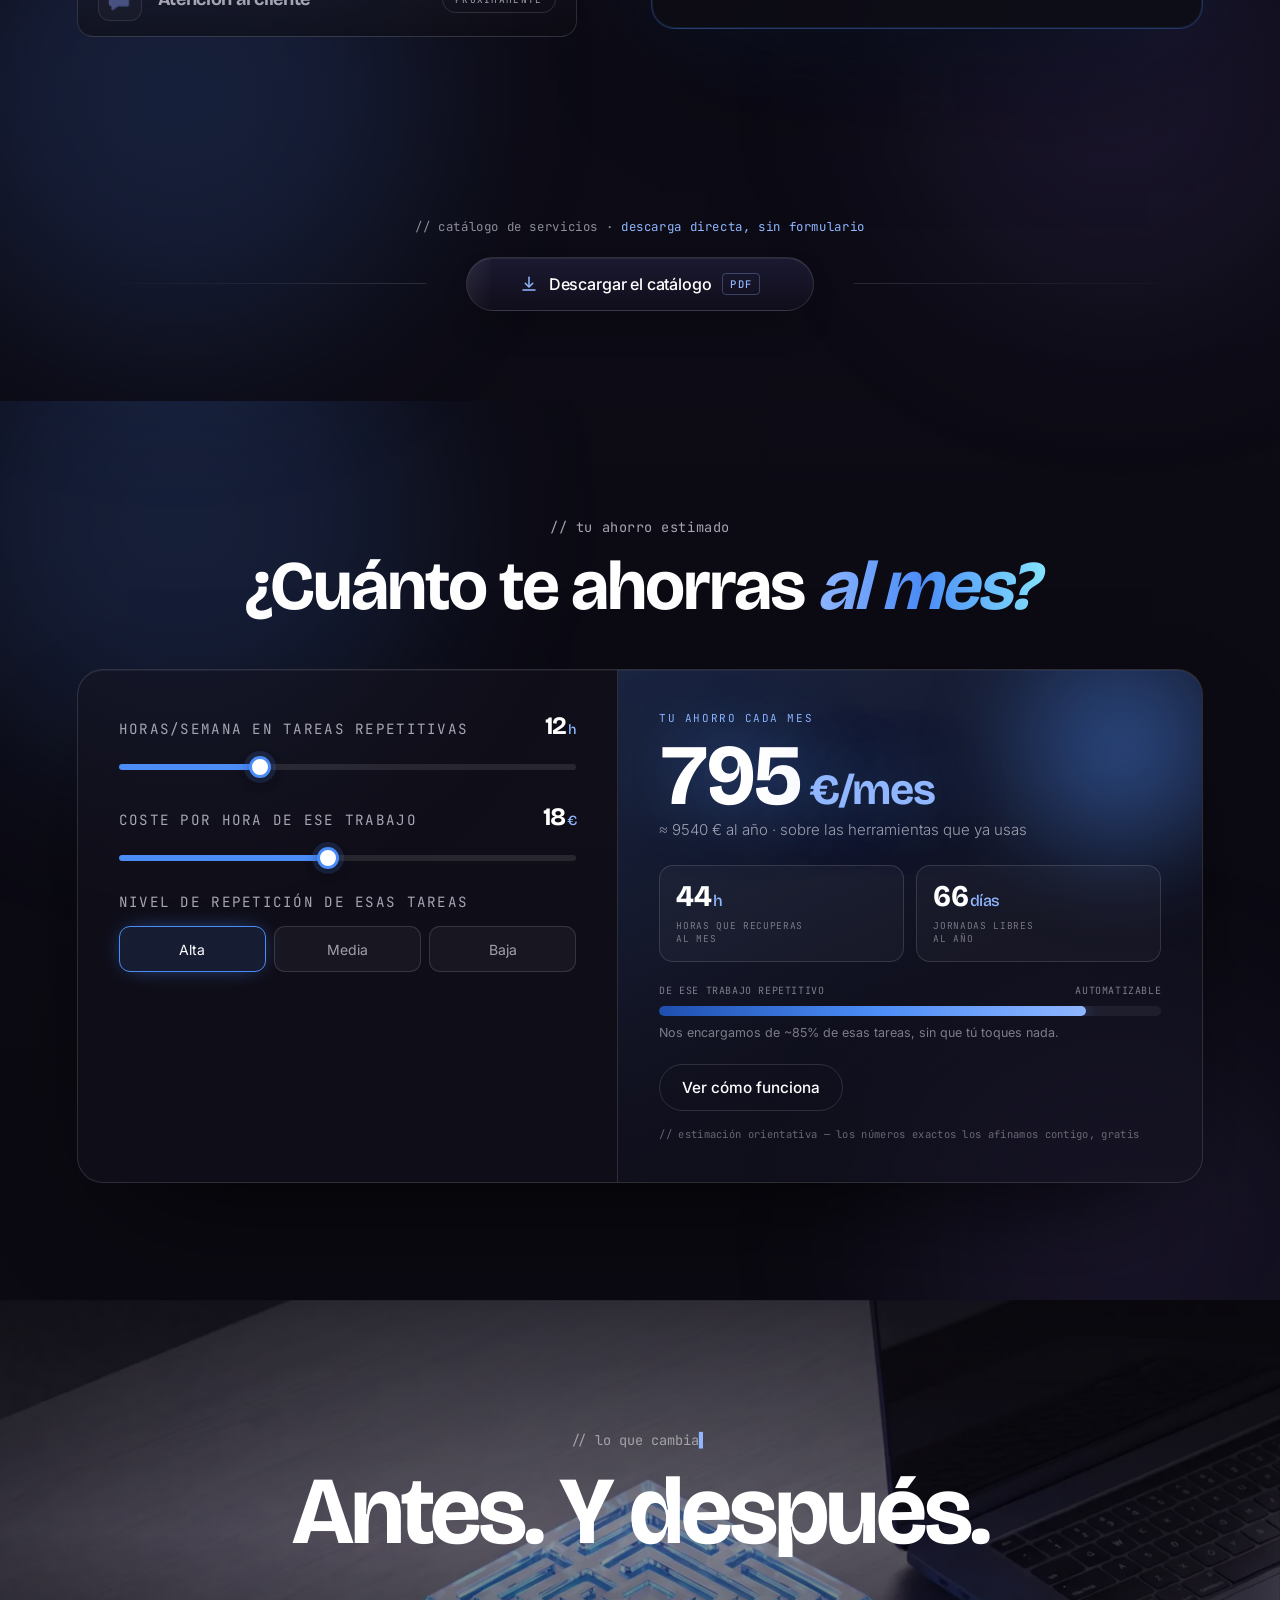
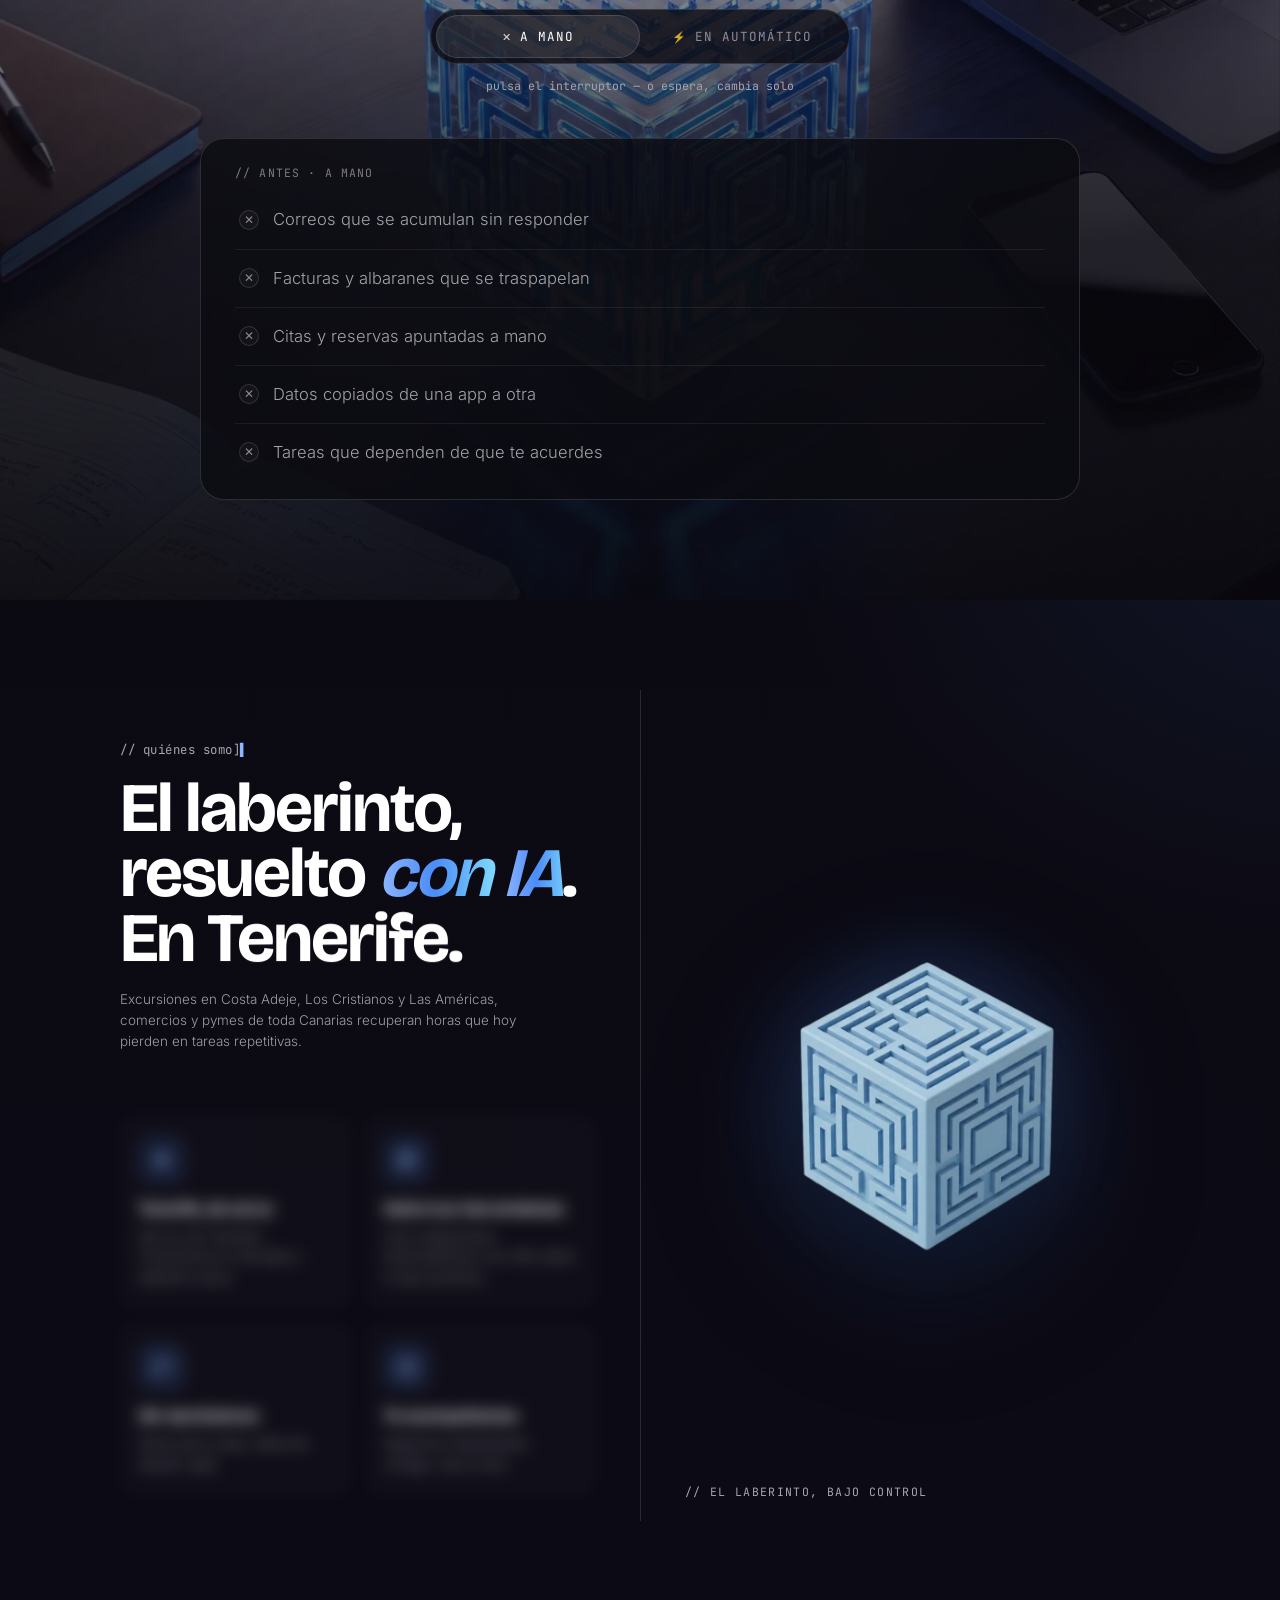
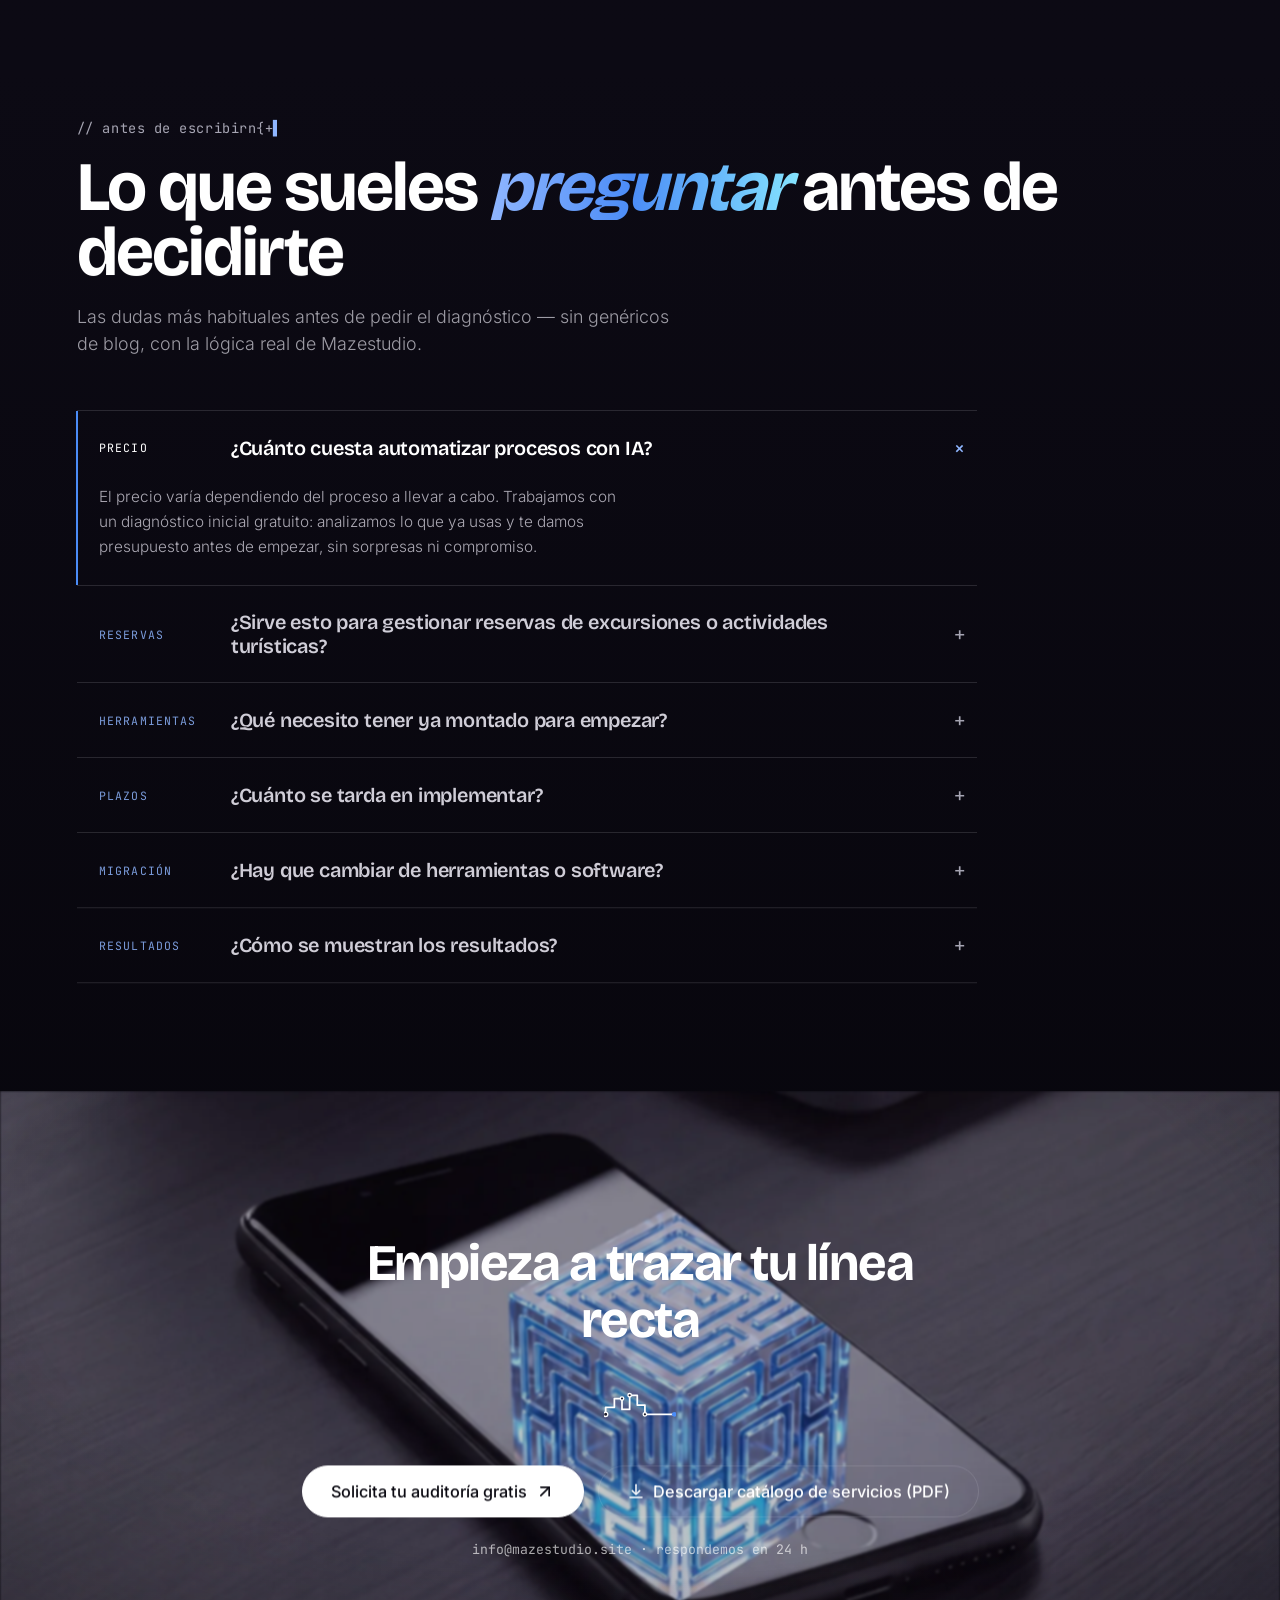
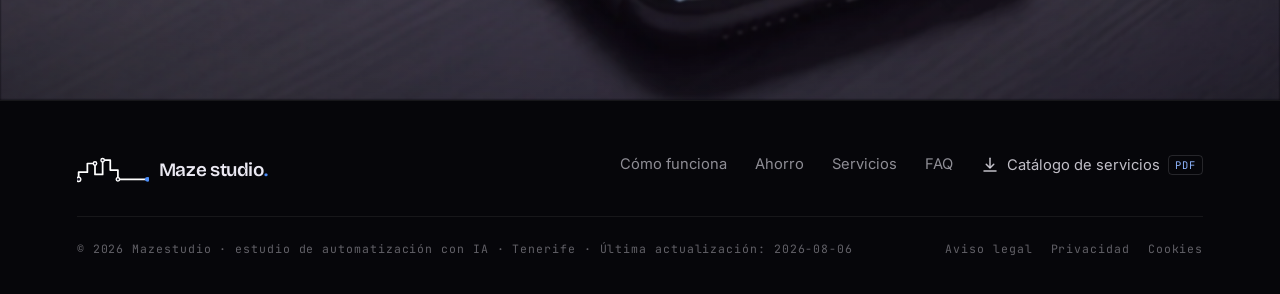
==== commit 84903dfc: "fix: CTA final ya no se queda con blur atascado sin scroll real Reemplaza fu()/whileInView y el scru" ====
--- a/index.html
+++ b/index.html
@@ -1460,10 +1460,6 @@
 ════════════════════════════════════════════ -->
 
 <!-- ══════════════════════════════════════════
-     CINEMATIC TRANSITIONS · momentos 2 y 3 (C)
-════════════════════════════════════════════ -->
-
-<!-- ══════════════════════════════════════════
      4 · NAVBAR
 ════════════════════════════════════════════ -->
 
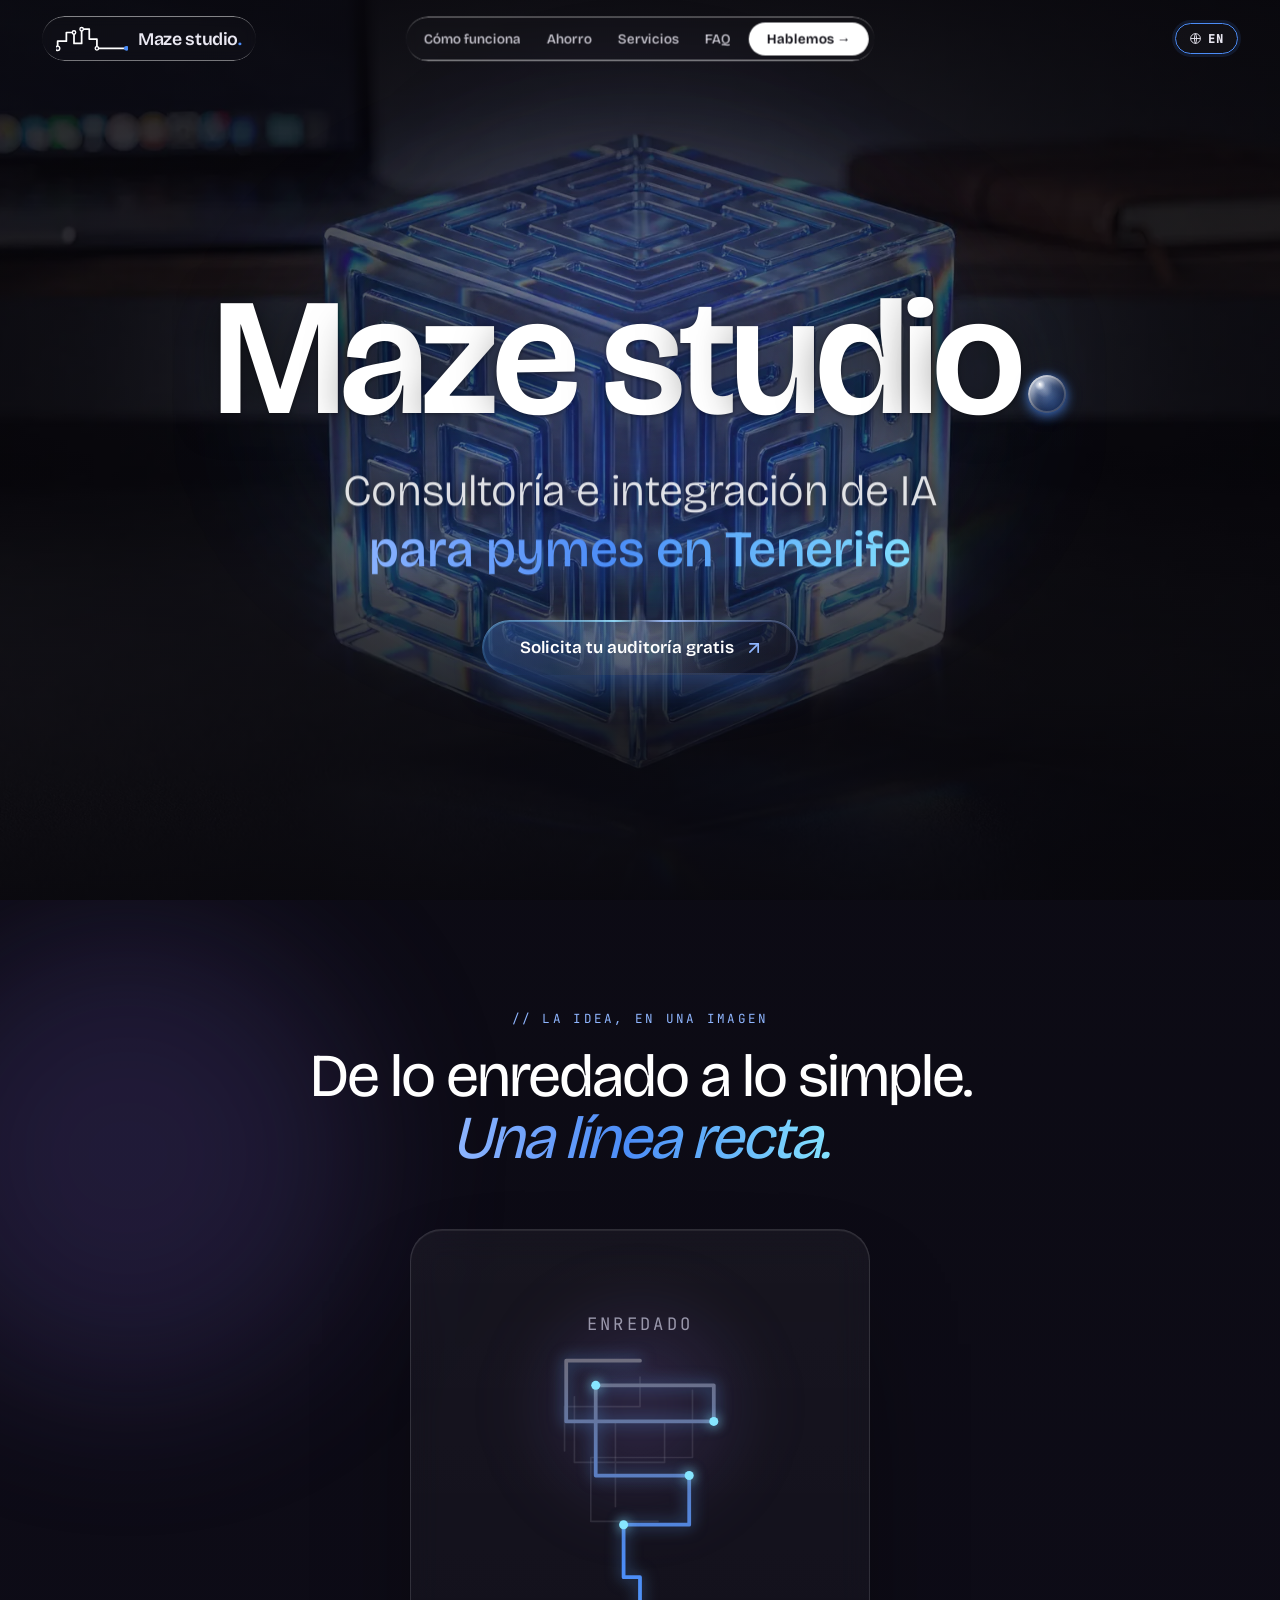
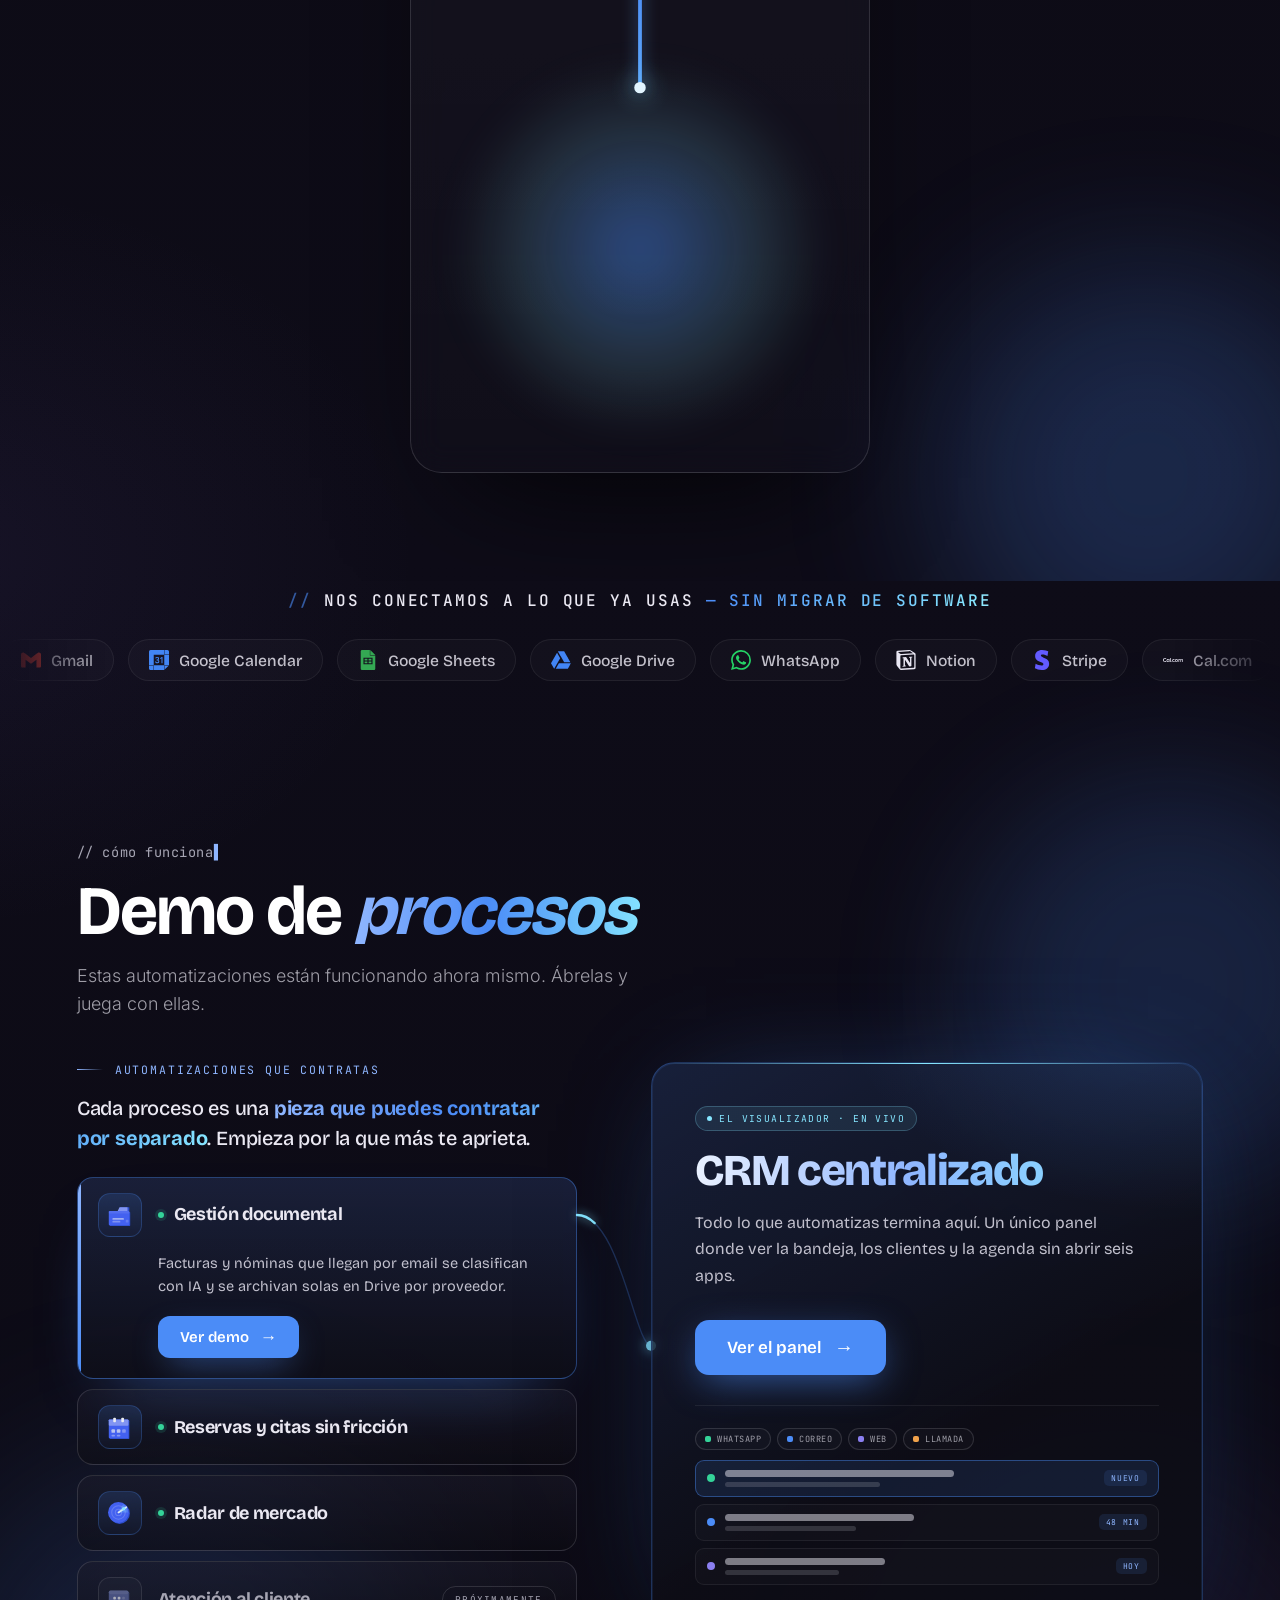
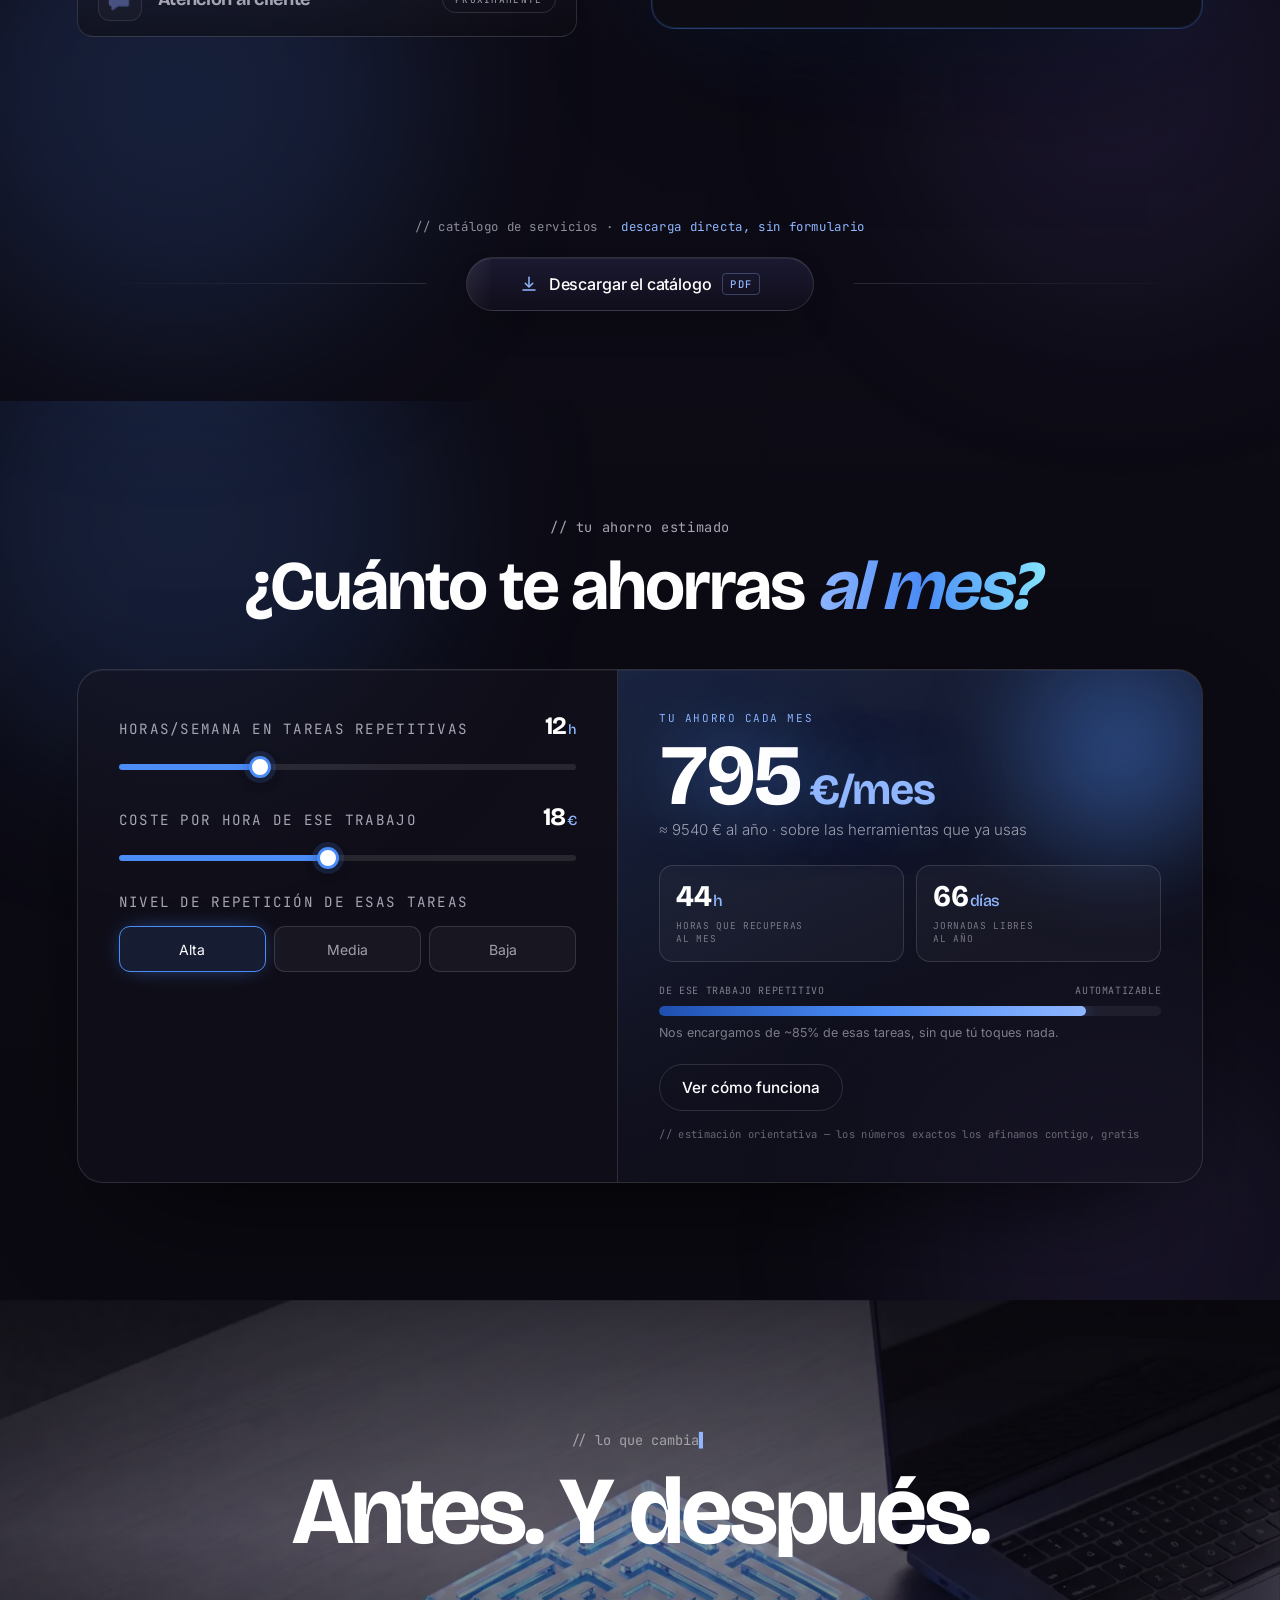
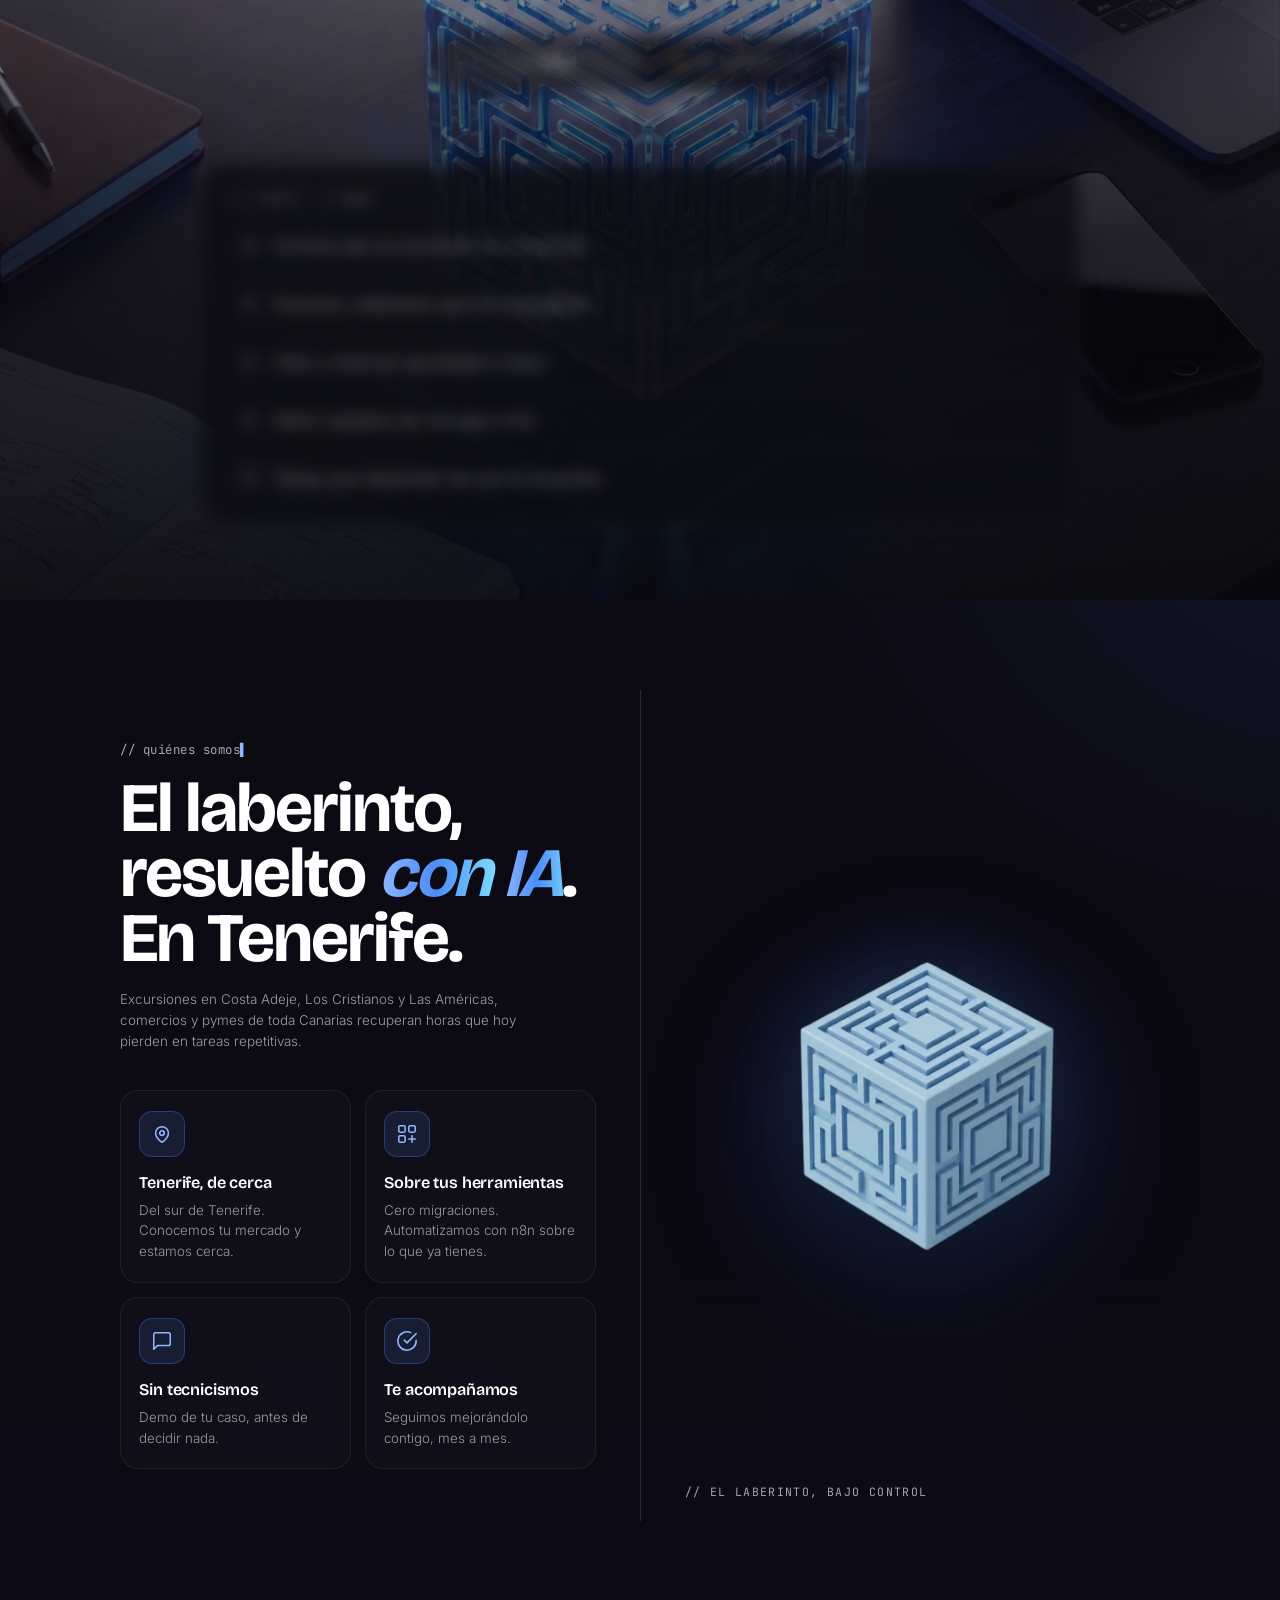
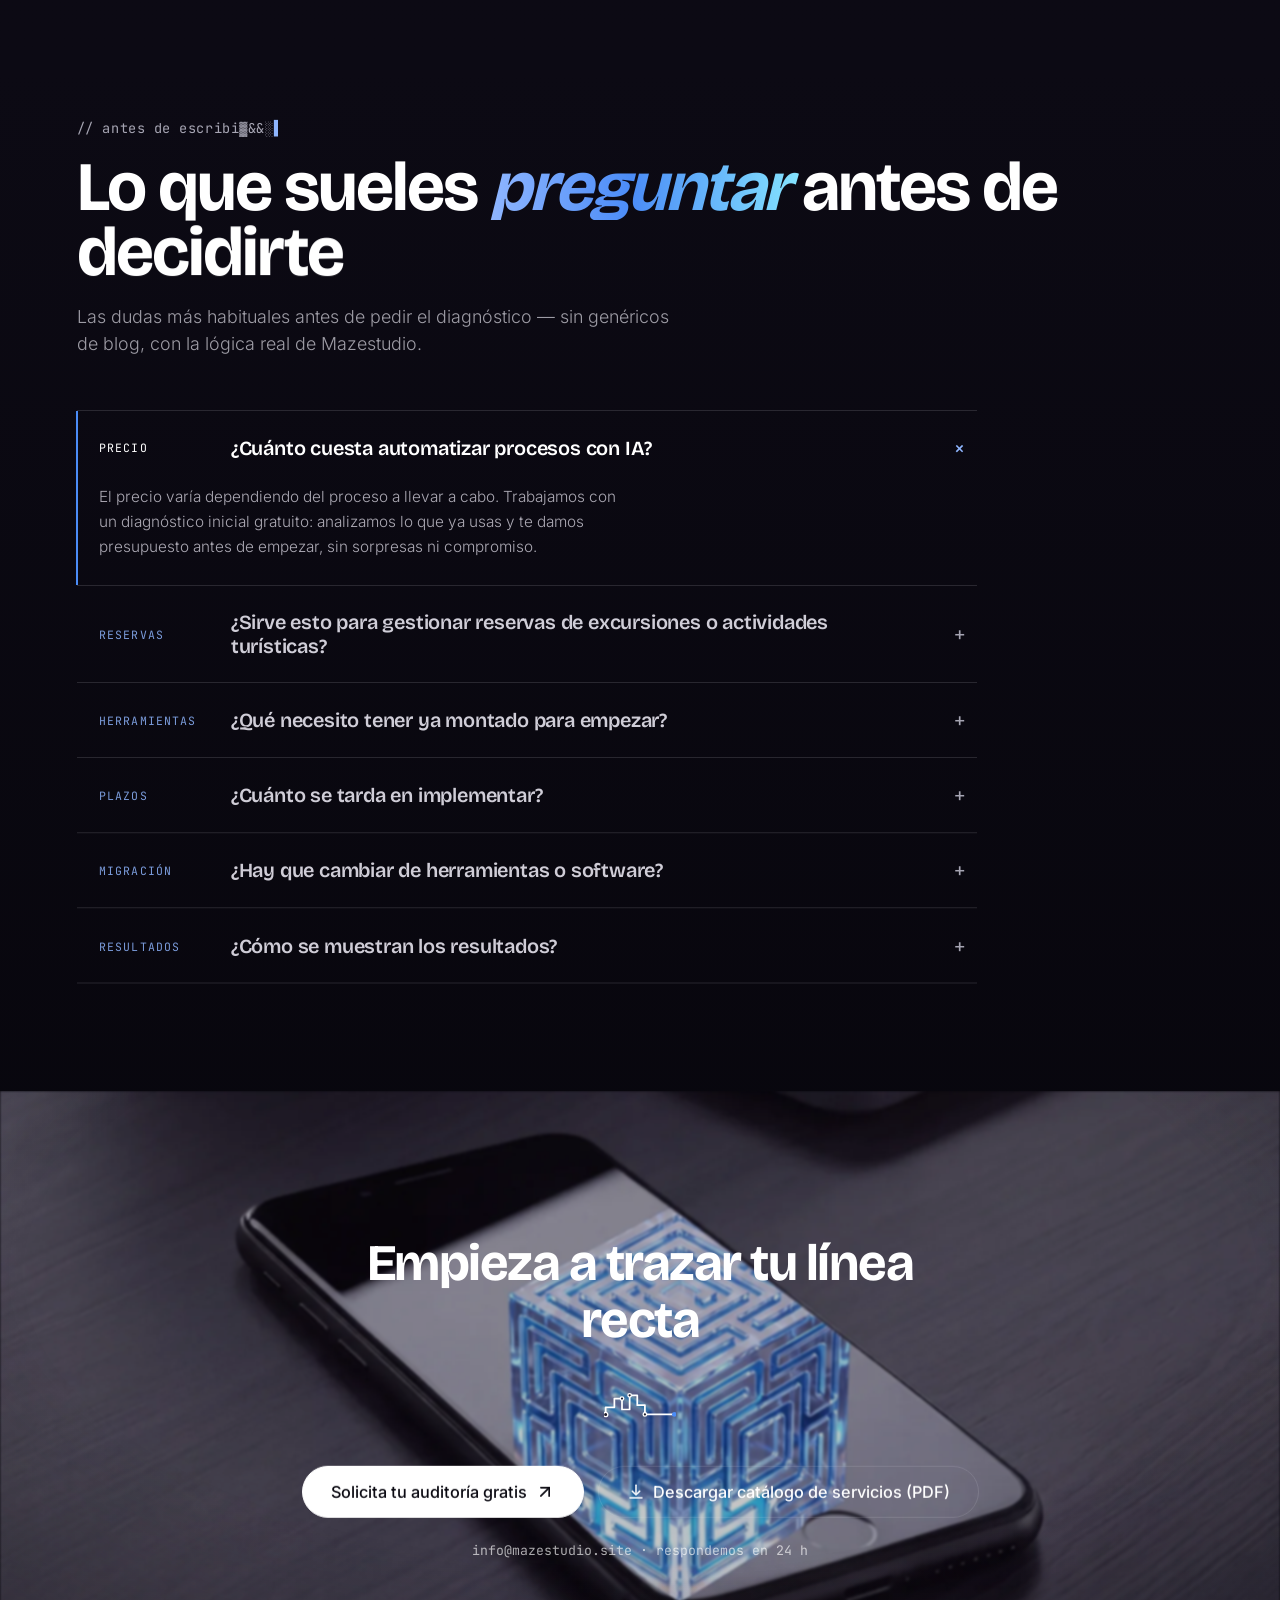
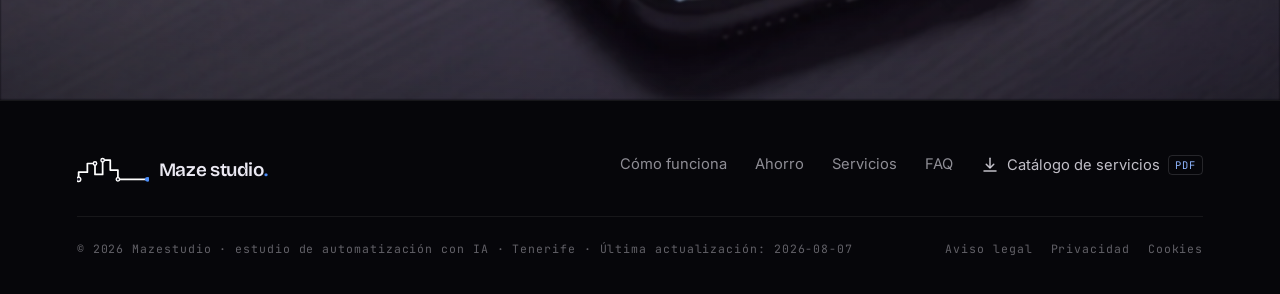
==== commit 61aeafac: "perf(web): posters del hero a WebP + enlaces y FAQ en el noscript Build de MAZESTUDIO 32d590a. Detal" ====
--- a/index.html
+++ b/index.html
@@ -724,7 +724,7 @@
 .pq-card>*{position:relative;z-index:1;}
 .pq-ic{width:46px;height:46px;border-radius:13px;display:flex;align-items:center;justify-content:center;
   background:var(--accent-wash);border:1px solid rgba(75,140,247,.3);color:var(--accent-soft);margin-bottom:16px;}
-.pq-card h4{font-family:'Bricolage Grotesque',sans-serif;font-weight:600;font-size:17.8px;color:#fff;letter-spacing:-.01em;margin-bottom:8px;}
+.pq-card h3{font-family:'Bricolage Grotesque',sans-serif;font-weight:600;font-size:17.8px;color:#fff;letter-spacing:-.01em;margin-bottom:8px;}
 .pq-card p{font-family:'Inter';font-weight:300;font-size:14.7px;color:rgba(234,232,242,.64);line-height:1.55;}
 
 /* ═══ PIPELINE ═══ */
@@ -988,7 +988,7 @@
 .qd-tl .pq-card{padding:20px 18px;}
 /* letras de «quiénes somos» (≈×0.91 sobre la base) */
 .qd-tl .v2-kicker{font-size:12.4px;}
-.qd-tl .pq-card h4{font-size:16.2px;}
+.qd-tl .pq-card h3{font-size:16.2px;}
 .qd-tl .pq-card p{font-size:13.4px;}
 .qd-anim{display:flex;align-items:center;justify-content:center;overflow:hidden;min-height:440px;}
 .qd-cap{position:absolute;left:clamp(26px,3.4vw,54px);bottom:22px;margin:0;
@@ -1443,6 +1443,44 @@
       Escríbenos a <a href="mailto:info@mazestudio.site" style="color:#8FB6FF;">info@mazestudio.site</a>
       o entra en <a href="hablemos.html" style="color:#8FB6FF;">hablemos</a>.
     </p>
+
+    <!-- Servicios y enlaces · añadido 7 ago 2026 tras la auditoría SEO.
+         El HTML crudo solo tenía 3 enlaces internos: el menú, el pie, el
+         catálogo y las cuatro demos los pinta React, así que para un
+         rastreador sin JS (Bing, GPTBot, ClaudeBot, PerplexityBot) no
+         existían. El texto es el MISMO que usa la web, no copy nuevo:
+         si allí cambia, aquí también. Las demos van en <a> de verdad
+         porque en la página solo se abren dentro de un <iframe>. -->
+    <h2 style="font-size:22px;margin:34px 0 12px;">Qué automatizamos</h2>
+    <ul style="text-align:left;font-size:15.5px;line-height:1.6;color:rgba(234,232,242,.8);">
+      <li><strong>Gestión documental</strong> — facturas y nóminas que llegan por email se clasifican con IA y se archivan solas en Drive por proveedor.
+        <a href="https://gestion.demos.mazestudio.site/" style="color:#8FB6FF;">Ver demo</a></li>
+      <li><strong>Reservas y citas sin fricción</strong> — tu cliente reserva una cita, una mesa o una plaza en una excursión con disponibilidad real y confirmación automática.
+        <a href="https://inmobiliaria-demo.demos.mazestudio.site/" style="color:#8FB6FF;">Ver demo</a></li>
+      <li><strong>CRM centralizado</strong> — WhatsApp, correo, la web y las llamadas se convierten en ficha solas y aparecen en un único panel.
+        <a href="https://crm.demos.mazestudio.site/" style="color:#8FB6FF;">Ver demo</a></li>
+      <li><strong>Radar de mercado</strong> — lee webs públicas (precios de la competencia, negocios nuevos, reseñas) y te avisa en cristiano cuando algo cambia.
+        <a href="https://radar.demos.mazestudio.site/" style="color:#8FB6FF;">Ver demo</a></li>
+      <li><strong>Atención al cliente</strong> — responde los emails de clientes con IA usando la información real de tu negocio.</li>
+    </ul>
+
+    <h2 style="font-size:22px;margin:30px 0 12px;">Preguntas frecuentes</h2>
+    <div style="text-align:left;font-size:15.5px;line-height:1.6;color:rgba(234,232,242,.8);">
+      <p><strong>¿Qué necesito tener ya montado para empezar?</strong> Nada nuevo. No te cambiamos de programa:
+        nos conectamos a las herramientas que ya usas —tu sistema de reservas, Google Calendar, hojas de cálculo,
+        CRM, WhatsApp— y automatizamos encima.</p>
+      <p><strong>¿Hay que cambiar de herramientas o software?</strong> No. Es uno de los principios del servicio:
+        automatizamos sobre lo que ya tienes, no te obligamos a migrar a un sistema nuevo.</p>
+      <p><strong>¿Cuánto se tarda en implementar?</strong> Depende de la complejidad, pero muchas automatizaciones
+        sencillas están listas en pocos días. En el diagnóstico inicial te damos un plazo real.</p>
+    </div>
+
+    <p style="font-size:14.5px;line-height:1.8;margin-top:26px;">
+      <a href="docs/mazestudio-catalogo-servicios.pdf" style="color:#8FB6FF;">Catálogo de servicios (PDF)</a> ·
+      <a href="aviso-legal.html" style="color:#8FB6FF;">Aviso legal</a> ·
+      <a href="privacidad.html" style="color:#8FB6FF;">Privacidad</a> ·
+      <a href="cookies.html" style="color:#8FB6FF;">Cookies</a>
+    </p>
   </div>
 </noscript>
 
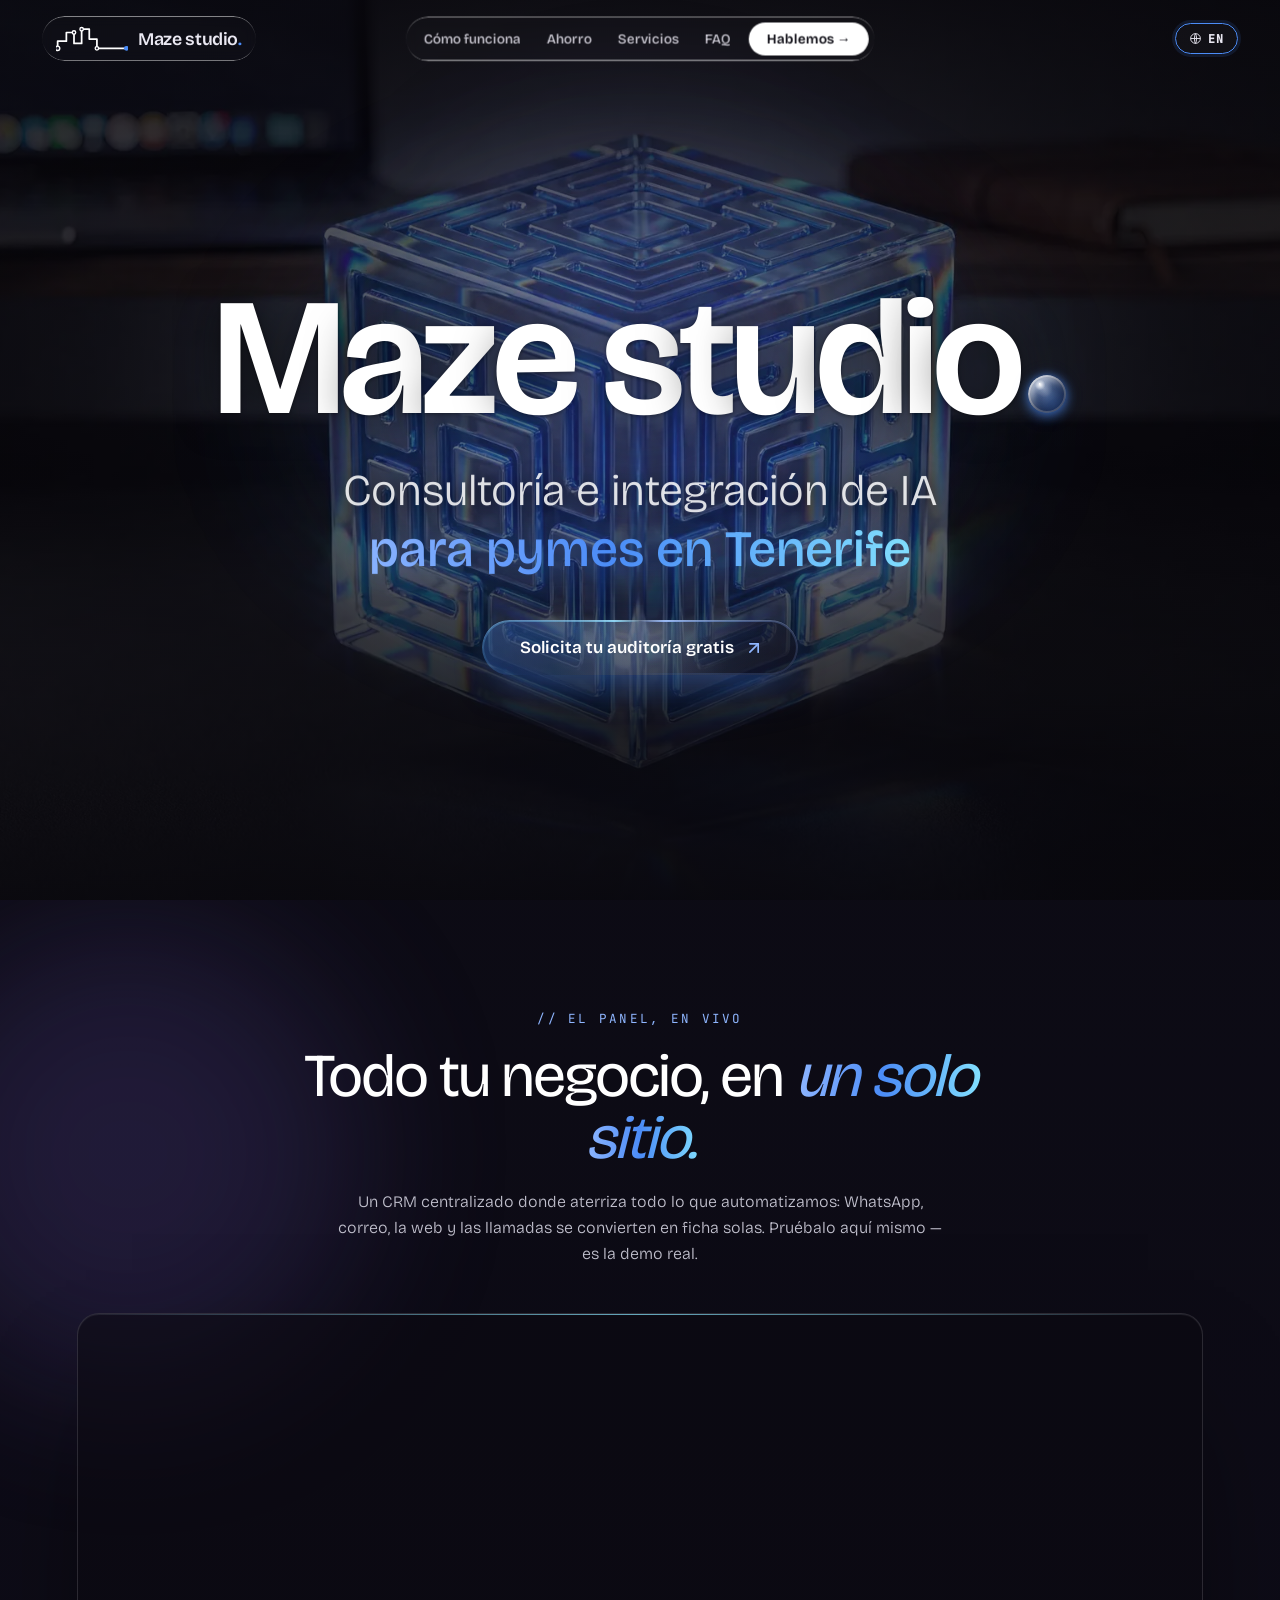
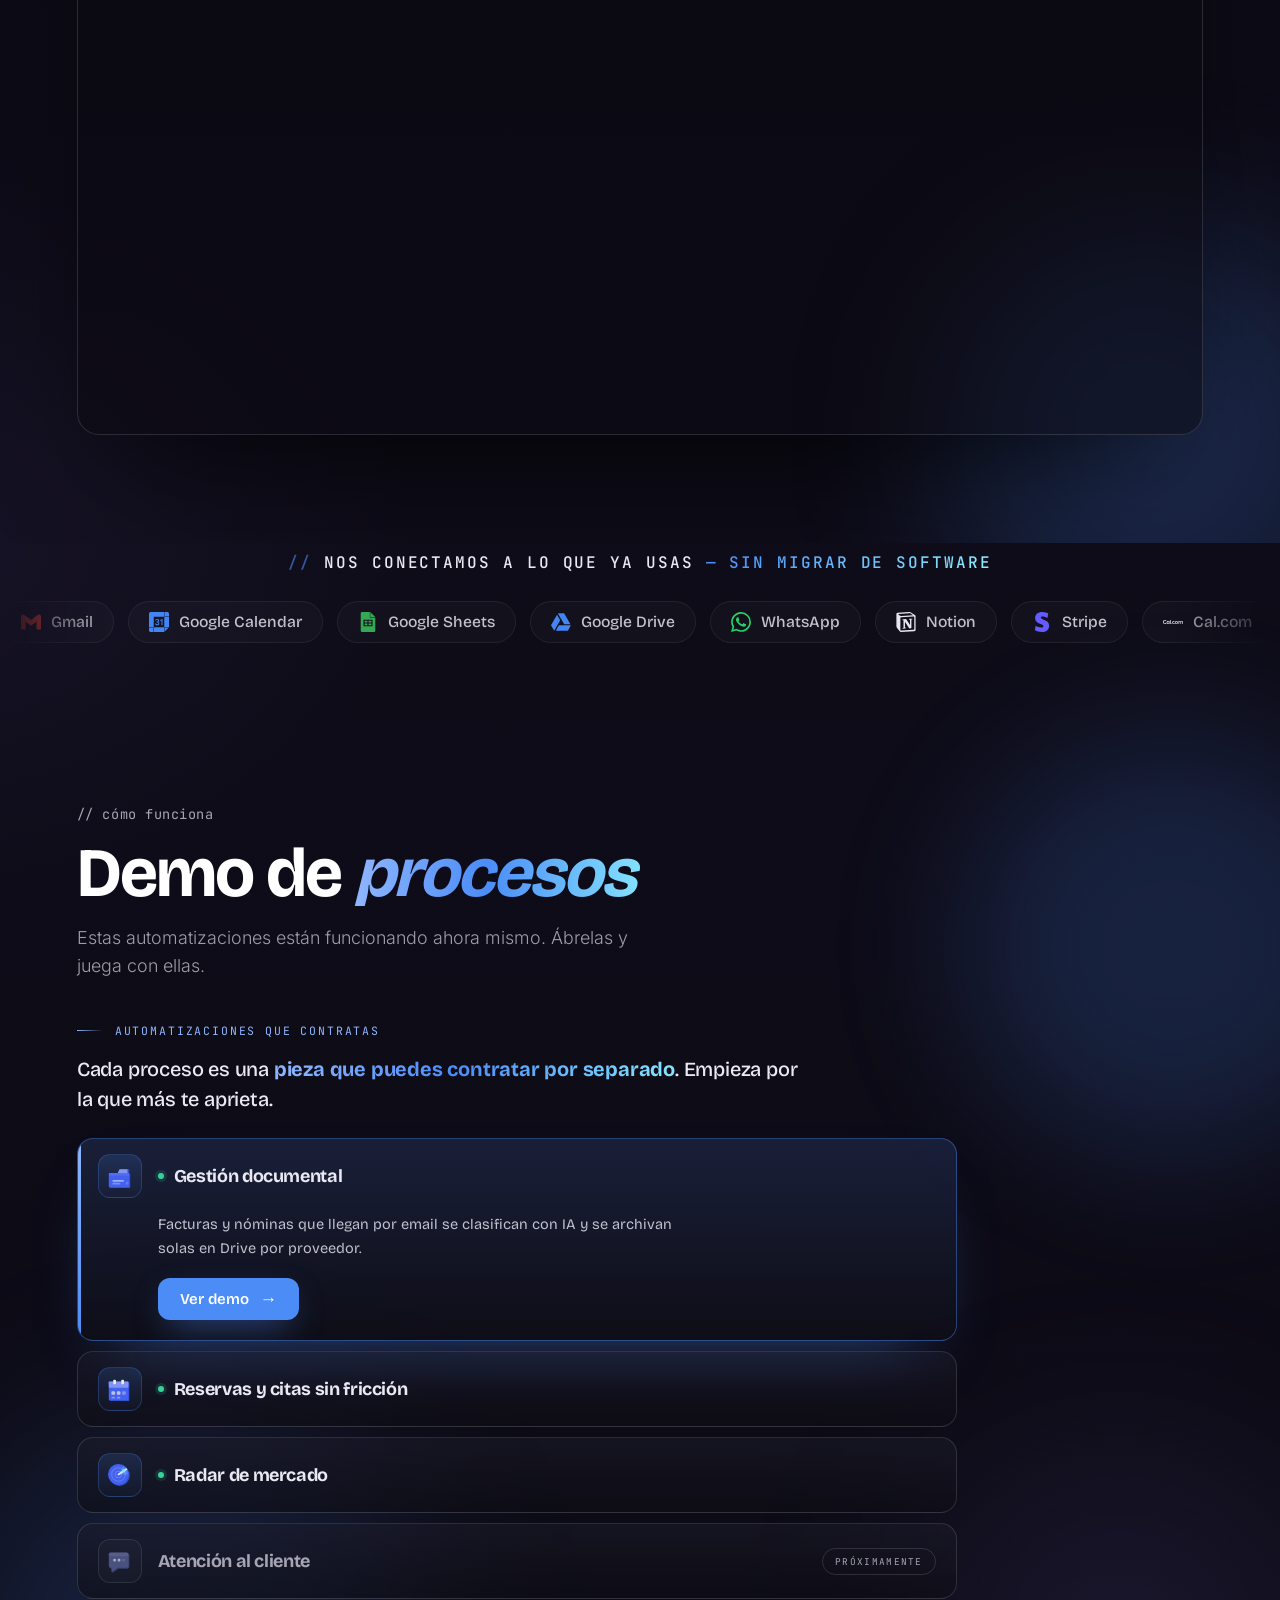
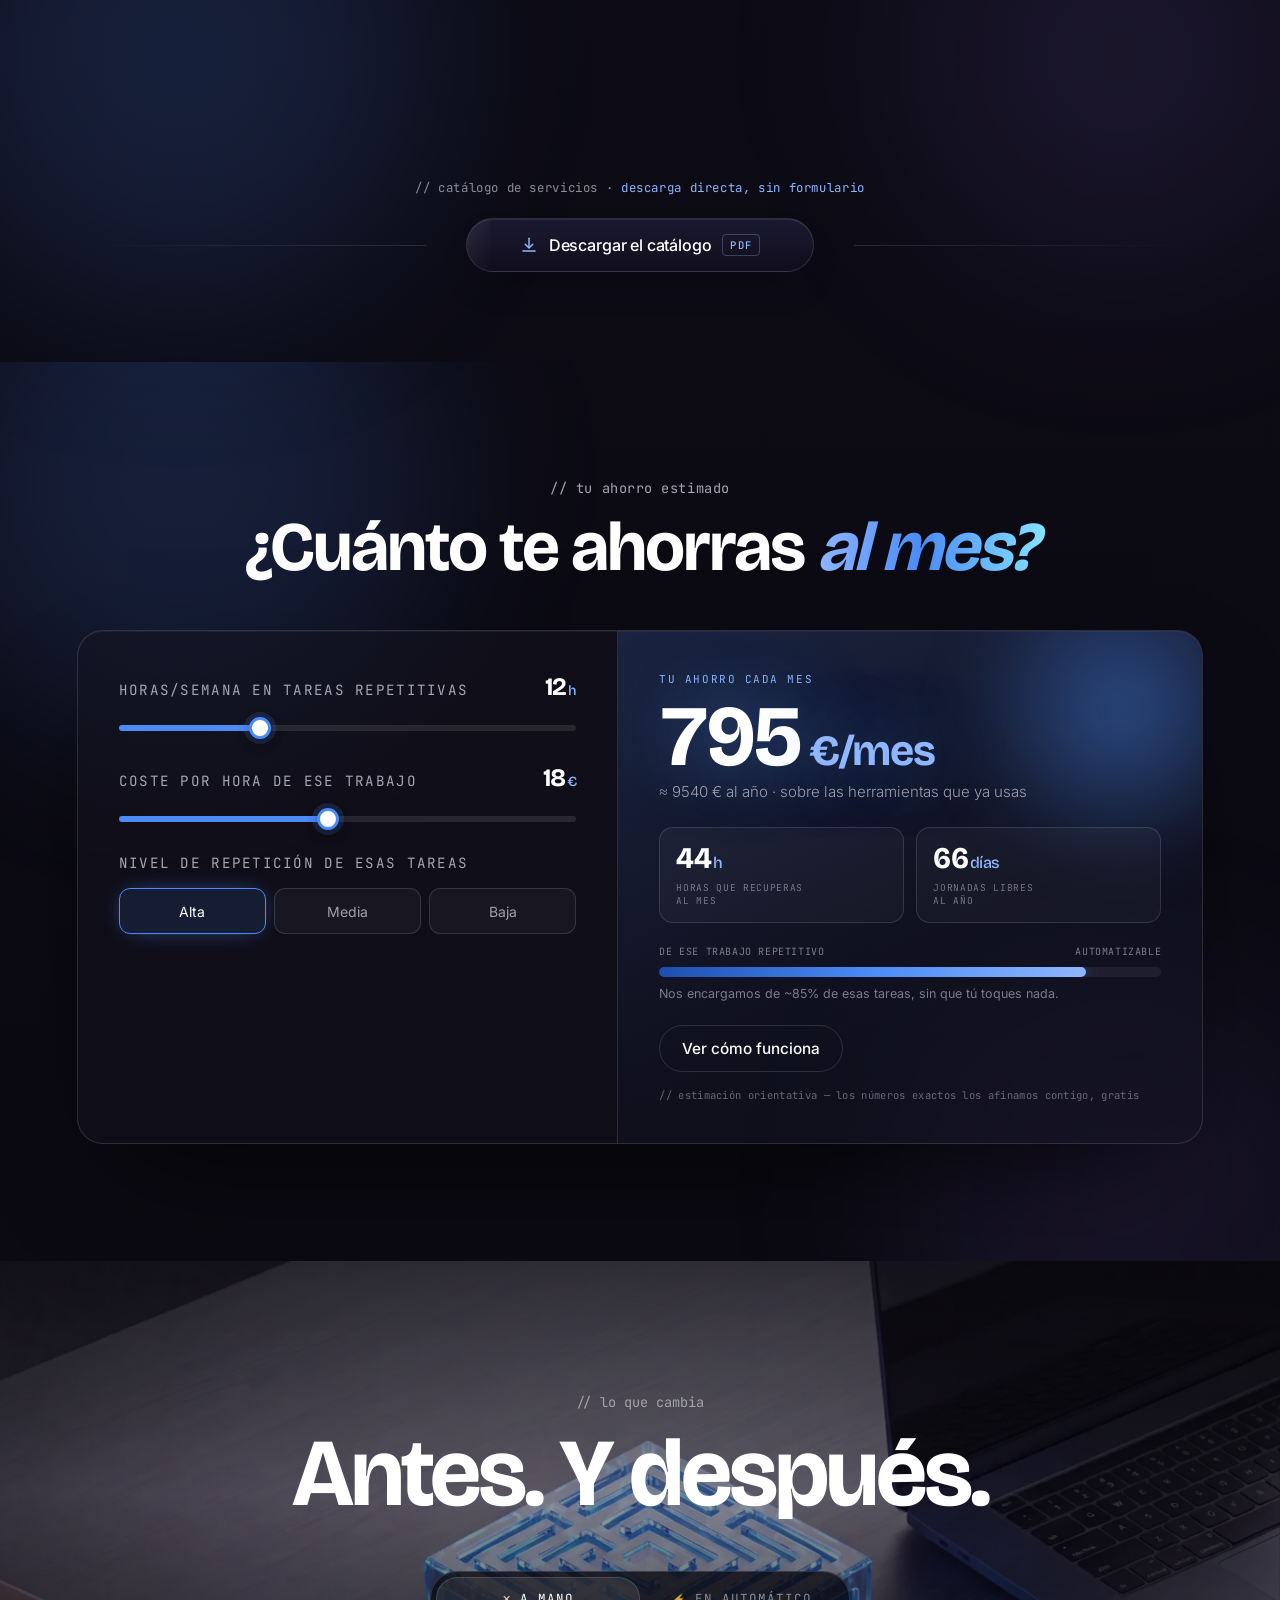
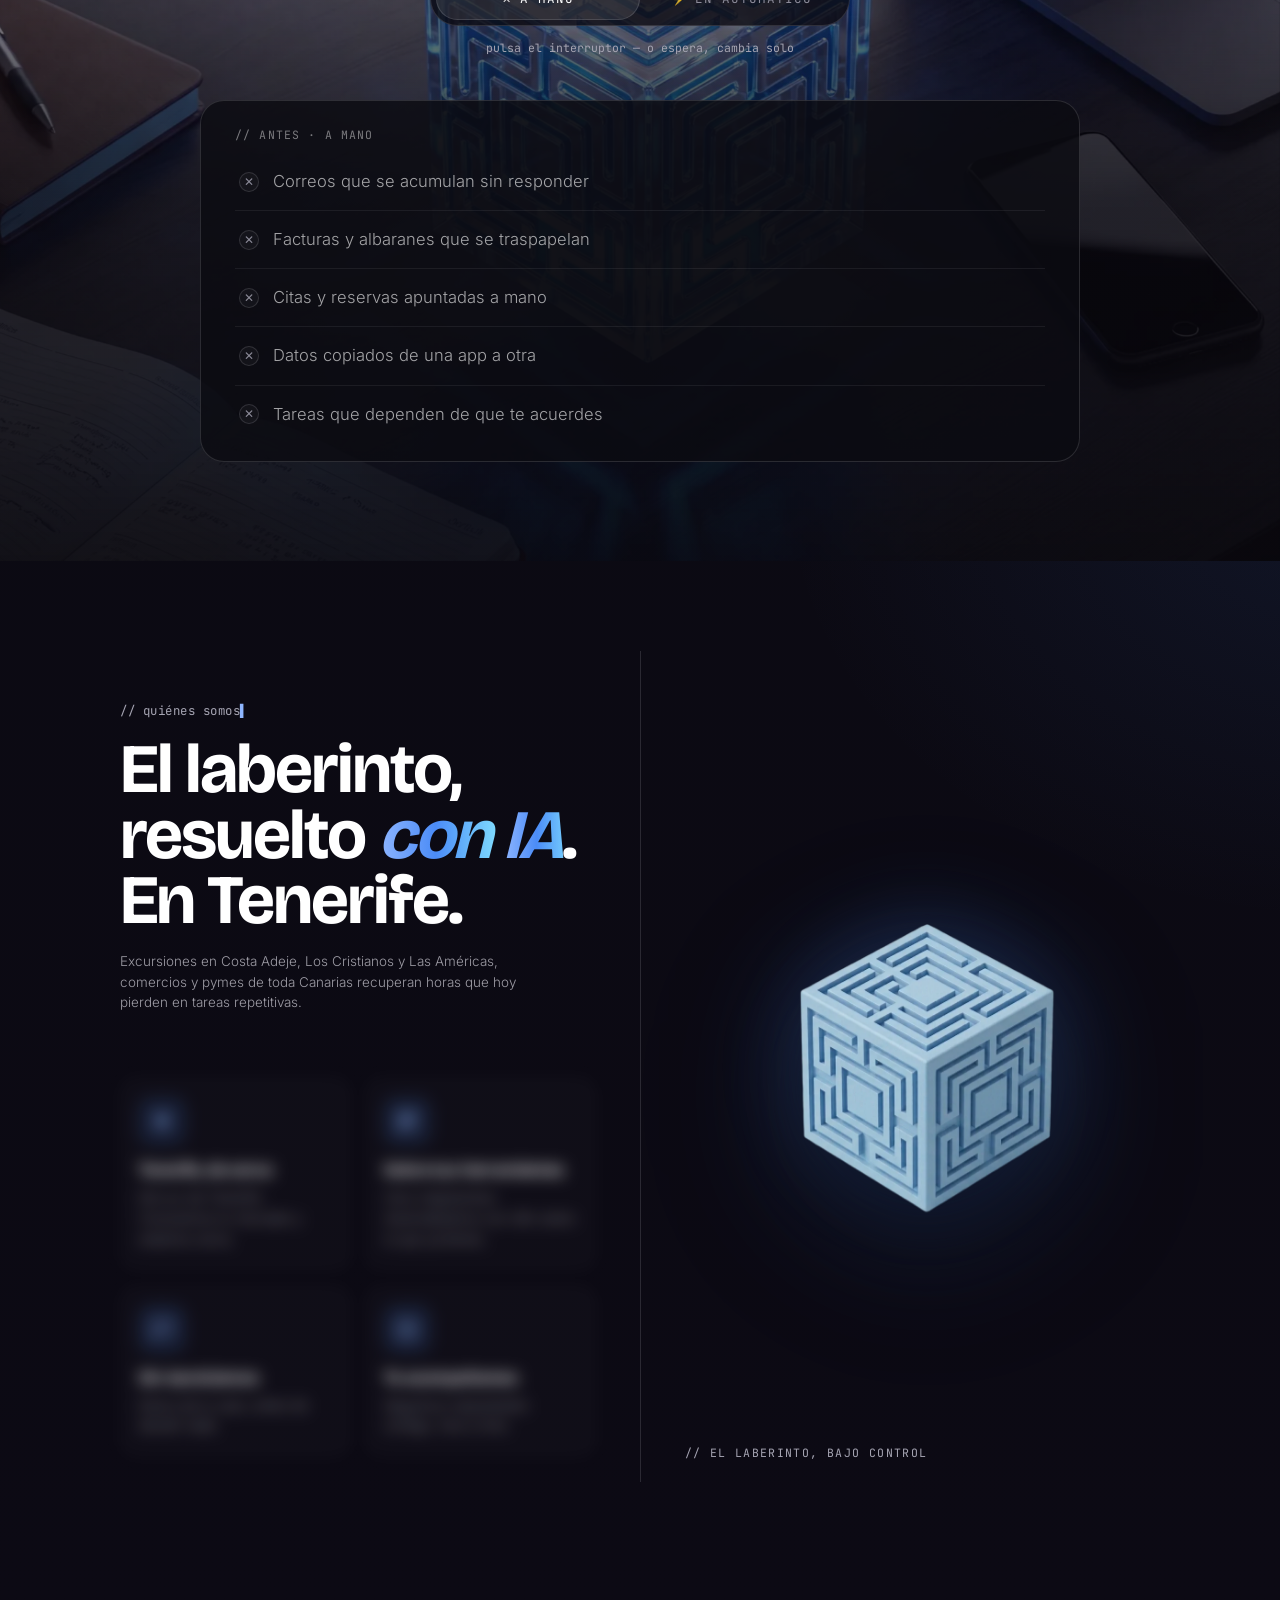
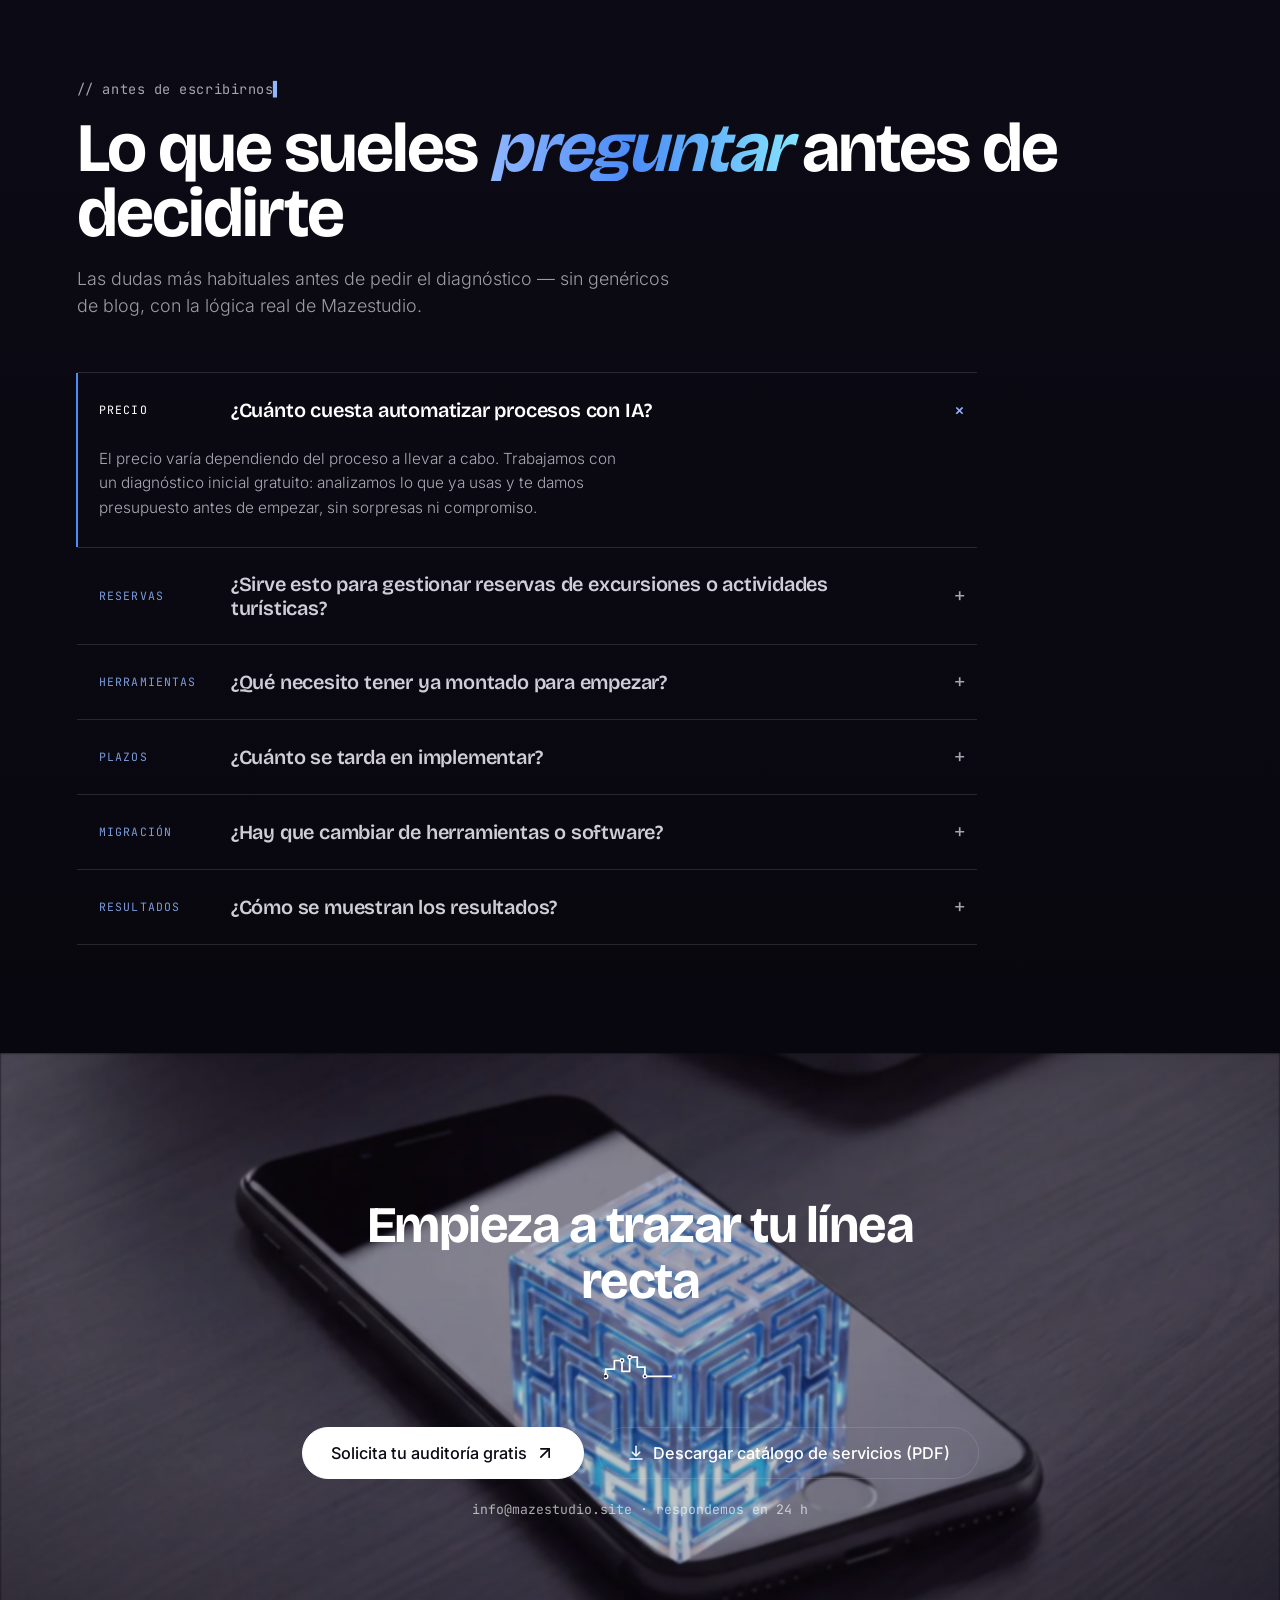
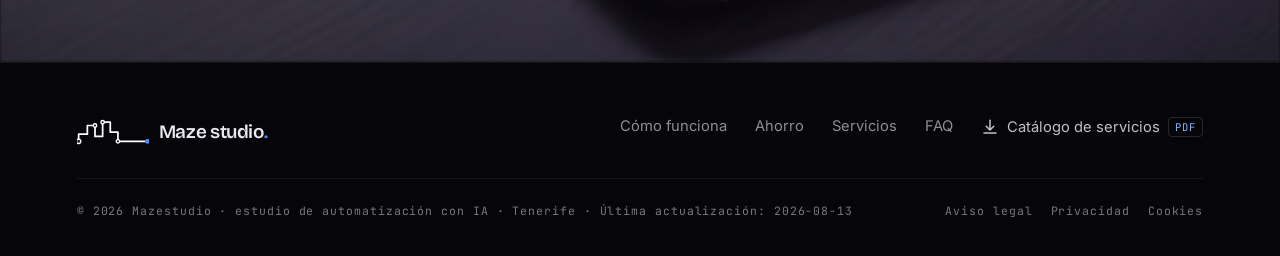
==== commit a3213d40: "web: el panel CRM en vivo sustituye a la sección de la línea recta - #idea embebe la demo real del C" ====
--- a/index.html
+++ b/index.html
@@ -174,12 +174,12 @@
     "para pymes en Tenerife": "for small businesses in Tenerife",
     "Ver cómo funciona": "See how it works",
 
-    /* línea recta */
-    "// la idea, en una imagen": "// the idea, in one image",
-    "De lo enredado a lo simple. ": "From tangled to simple. ",
-    "Una línea recta.": "One straight line.",
-    "ENREDADO": "TANGLED",
-    "RESUELTO": "SOLVED",
+    /* el panel (CRM en vivo) */
+    "// el panel, en vivo": "// the dashboard, live",
+    "Todo tu negocio, en ": "Your whole business, in ",
+    "un solo sitio.": "one single place.",
+    "Un CRM centralizado donde aterriza todo lo que automatizamos: WhatsApp, correo, la web y las llamadas se convierten en ficha solas. Pruébalo aquí mismo — es la demo real.": "A centralised CRM where everything we automate lands: WhatsApp, email, the website and phone calls turn into records on their own. Try it right here — it's the real demo.",
+    "Demo del panel · CRM centralizado": "Dashboard demo · centralised CRM",
 
     /* marquee */
     "nos conectamos a lo que ya usas ": "we plug into what you already use ",
@@ -630,7 +630,7 @@
   .ba-panel.sweep::after{animation:none;}
 }
 
-/* ═══ LÍNEA RECTA · momento de marca (scroll-draw) ═══ */
+/* ═══ EL PANEL · CRM centralizado embebido en vivo ═══ */
 .lr-sec{position:relative;z-index:1;padding:clamp(73.5px,12vh,126px) clamp(21px,6vw,84px);overflow:hidden;}
 .lr-inner{max-width:1200px;margin:0 auto;text-align:center;position:relative;z-index:1;}
 .lr-kicker{font-family:'JetBrains Mono',monospace;font-size:12.6px;letter-spacing:.18em;text-transform:uppercase;color:var(--accent-soft);}
@@ -639,28 +639,20 @@
 .lr-title em{font-style:italic;background:linear-gradient(90deg,#8FB6FF,#4B8CF7 45%,#86E6FF);
   -webkit-background-clip:text;background-clip:text;-webkit-text-fill-color:transparent;color:transparent;
   padding-right:.22em;margin-right:-.22em;}
-/* escenario en cristal · laberinto → línea recta (VERTICAL · caos arriba → orden abajo) */
-.lr-stage{position:relative;width:min(100%,480px);margin:60px auto 0;border:1px solid var(--line-2);border-radius:32px;overflow:hidden;
-  background:linear-gradient(180deg,rgba(255,255,255,.045),rgba(255,255,255,.012));
-  backdrop-filter:blur(16px);-webkit-backdrop-filter:blur(16px);
-  box-shadow:0 60px 130px -55px rgba(0,0,0,.88),inset 0 1px 1px rgba(255,255,255,.09);
-  padding:clamp(30px,4.5vw,52px) clamp(22px,4vw,44px);min-height:clamp(640px,90vh,840px);
-  display:flex;align-items:center;justify-content:center;}
-.lr-stage::after{content:"";position:absolute;left:50%;top:6%;width:300px;height:250px;transform:translateX(-50%);
-  background:radial-gradient(circle,rgba(120,95,180,.28),transparent 68%);filter:blur(26px);pointer-events:none;z-index:0;}
-.lr-stage::before{content:"";position:absolute;left:50%;bottom:4%;width:380px;height:380px;transform:translateX(-50%);
-  background:radial-gradient(circle,rgba(75,140,247,.46),rgba(134,230,255,.14) 44%,transparent 70%);filter:blur(18px);pointer-events:none;z-index:0;}
-.lr-svg{position:relative;z-index:1;display:block;height:clamp(540px,82vh,760px);width:auto;max-width:100%;margin:0 auto;overflow:visible;}
-.maze-ghost{fill:none;stroke:rgba(180,178,196,.15);stroke-width:2;stroke-linecap:round;stroke-linejoin:round;}
-.maze-path{fill:none;stroke:url(#lr-grad-v);stroke-width:4.6;stroke-linecap:round;stroke-linejoin:round;
-  filter:drop-shadow(0 0 9px rgba(95,170,255,.6));}
-.lr-wp{fill:#86E6FF;opacity:0;filter:drop-shadow(0 0 7px rgba(134,230,255,.95));}
-.lr-traveldot{fill:#e2f5ff;filter:drop-shadow(0 0 14px rgba(134,230,255,1));}
-.lr-axis-top{fill:rgba(192,190,212,.76);font-family:'JetBrains Mono',monospace;font-size:21px;letter-spacing:4px;}
-.lr-axis-bot{fill:#9fd8ff;font-family:'JetBrains Mono',monospace;font-size:21px;letter-spacing:4px;}
-@keyframes nodePulse{0%,100%{filter:drop-shadow(0 0 8px rgba(134,230,255,.8));}50%{filter:drop-shadow(0 0 26px rgba(134,230,255,1));}}
-.maze-node{animation:nodePulse 2.4s ease-in-out infinite;}
-.lr-flank{width:min(460px,94vw);margin:52px auto 0;}
+/* el padding-right de arriba abre hueco al voladizo de la cursiva, pero por
+   defecto (box-decoration-break:slice) solo se lo lleva el ÚLTIMO fragmento:
+   si el <em> parte en dos líneas, al primero se le corta la última letra
+   (el gradiente no llega). clone da ese padding a cada fragmento. */
+.lr-title em,.v2-h2 em,.v2-diag-result em,.dgr-gsub em{
+  -webkit-box-decoration-break:clone;box-decoration-break:clone;}
+.lr-note{margin:20px auto 0;max-width:62ch;font-size:16px;line-height:1.62;color:var(--ink-mut);font-weight:300;}
+/* marco del panel embebido · la altura la manda la propia demo por postMessage */
+.lr-app{position:relative;z-index:1;width:min(100%,1180px);margin:46px auto 0;overflow:hidden;
+  border:1px solid var(--line-2);border-radius:22px;background:rgba(11,10,18,.55);
+  box-shadow:0 60px 130px -55px rgba(0,0,0,.88),inset 0 1px 1px rgba(255,255,255,.07);}
+.lr-app::before{content:'';position:absolute;top:0;left:0;right:0;height:1px;z-index:2;
+  background:linear-gradient(90deg,transparent,#86E6FF,transparent);opacity:.7;}
+.lr-app iframe{display:block;width:100%;border:0;background:transparent;}
 /* blobs de luz ambiental · oscilación lenta */
 .lr-blob{position:absolute;border-radius:50%;filter:blur(80px);pointer-events:none;z-index:0;opacity:.55;will-change:transform;}
 @keyframes lrFloat1{0%,100%{transform:translate(0,0) scale(1);}50%{transform:translate(40px,-30px) scale(1.1);}}
@@ -814,16 +806,6 @@
   .dgr-acc-pad{padding:0 16px 18px 16px;}
 }
 
-/* — bus: una línea por servicio converge en el panel; solo luce la del servicio abierto — */
-.pm-bus{position:relative;align-self:stretch;min-height:120px;}
-.pm-bus svg{width:100%;height:100%;display:block;overflow:visible;}
-.pm-bus path.base{fill:none;stroke:rgba(75,140,247,.28);stroke-width:1.4;opacity:0;transition:opacity .35s ease;}
-.pm-bus path.base.active{opacity:1;}
-.pm-bus path.pulse{fill:none;stroke:#86E6FF;stroke-width:2.4;stroke-linecap:round;stroke-dasharray:20 420;
-  filter:drop-shadow(0 0 5px rgba(134,230,255,.85));opacity:0;transition:opacity .35s ease;}
-.pm-bus path.pulse.active{opacity:1;animation:dgrPulse 2.6s linear infinite;}
-@keyframes dgrPulse{0%{stroke-dashoffset:440;}100%{stroke-dashoffset:0;}}
-.pm-bus .bus-dot{fill:#86E6FF;filter:drop-shadow(0 0 6px rgba(134,230,255,.75)) drop-shadow(0 0 14px rgba(75,140,247,.4));}
 .dp-badge-live{display:inline-flex;align-items:center;gap:6px;font-family:'JetBrains Mono',monospace;font-size:9.4px;letter-spacing:.15em;text-transform:uppercase;
   padding:4px 10px;border-radius:100px;background:rgba(52,211,153,.1);color:#34D399;border:1px solid rgba(52,211,153,.2);width:fit-content;}
 .dp-badge-live .bdot{width:5px;height:5px;border-radius:50%;background:#34D399;animation:dpblink 2s ease-in-out infinite;}
@@ -843,51 +825,13 @@
 .dp-btn:hover{transform:translateY(-2px);box-shadow:0 14px 40px -8px rgba(75,140,247,.8);background:var(--accent-deep);}
 .dp-btn-dis{display:inline-flex;align-items:center;gap:10px;font-family:'Bricolage Grotesque',sans-serif;font-size:14.7px;font-weight:600;
   padding:13px 24px;border-radius:12px;background:rgba(255,255,255,.04);color:var(--ink-mut);border:1px solid var(--line);width:fit-content;cursor:not-allowed;}
-/* — bento: riel de biblioteca + panel CRM, lado a lado (el flujo sigue la lectura: piezas → panel) — */
-.pm-bento{display:grid;grid-template-columns:.95fr 74px 1.05fr;gap:0;align-items:start;}
-.pm-rail{min-width:0;}
-@media(max-width:900px){.pm-bento{grid-template-columns:1fr;gap:28px;}.pm-bus{display:none;}}
-
-/* — panel visualizador (CRM) — */
-.dgr-hub{position:relative;display:grid;grid-template-columns:1fr;overflow:hidden;
-  border:1px solid rgba(75,140,247,.3);border-radius:24px;
-  background:linear-gradient(150deg,rgba(28,40,72,.72),rgba(13,13,22,.92) 62%);
-  backdrop-filter:blur(22px);-webkit-backdrop-filter:blur(22px);
-  box-shadow:0 0 0 1px rgba(75,140,247,.12) inset,0 60px 130px -55px rgba(3,3,8,.95),0 0 120px -42px rgba(75,140,247,.42);}
-.dgr-hub::before{content:'';position:absolute;top:0;left:0;right:0;height:1px;z-index:3;
-  background:linear-gradient(90deg,transparent,#86E6FF,transparent);}
-.dgr-hub::after{content:'';position:absolute;inset:0;z-index:0;pointer-events:none;
-  background:radial-gradient(560px 340px at 96% -10%,rgba(75,140,247,.2),transparent 60%);}
-.dgr-hub-l{position:relative;z-index:1;padding:clamp(30px,3.4vw,46px);display:flex;flex-direction:column;justify-content:center;}
-.dgr-hub-badge{display:inline-flex;align-items:center;gap:7px;width:fit-content;margin-bottom:18px;
-  font-family:'JetBrains Mono',monospace;font-size:9.6px;letter-spacing:.15em;text-transform:uppercase;color:#86E6FF;
-  padding:5px 11px;border-radius:100px;background:rgba(134,230,255,.09);border:1px solid rgba(134,230,255,.24);}
-.dgr-hub-badge .bdot{width:5px;height:5px;border-radius:50%;background:#86E6FF;animation:dpblink 2s ease-in-out infinite;}
-.dgr-hub-title{font-family:'Bricolage Grotesque',sans-serif;font-size:clamp(30px,3.6vw,44px);font-weight:800;letter-spacing:-.03em;line-height:1.02;
-  background:linear-gradient(92deg,#EAF1FF,#8FB6FF 46%,#86E6FF);-webkit-background-clip:text;background-clip:text;-webkit-text-fill-color:transparent;color:transparent;}
-.dgr-hub-desc{margin-top:16px;font-size:16px;line-height:1.66;color:var(--ink-mut);max-width:44ch;}
-.dgr-hub-cta{display:flex;align-items:center;gap:22px;margin-top:30px;flex-wrap:wrap;}
-/* mini-mock de la bandeja: prueba visual del panel sin salir de la tarjeta */
-.dgr-mini{margin-top:30px;padding-top:22px;border-top:1px solid var(--line);display:flex;flex-direction:column;gap:7px;}
-.dgr-mini-src{display:flex;flex-wrap:wrap;gap:6px;margin-bottom:3px;}
-.dgr-schip{display:inline-flex;align-items:center;gap:6px;font-family:'JetBrains Mono',monospace;font-size:8.6px;letter-spacing:.06em;text-transform:uppercase;
-  color:rgba(234,232,242,.66);padding:4px 9px;border-radius:100px;border:1px solid var(--line-2);background:rgba(255,255,255,.02);}
-.dgr-schip i{width:6px;height:6px;border-radius:2px;flex-shrink:0;}
-.dgr-mrow{display:flex;align-items:center;gap:10px;padding:9px 11px;border-radius:9px;border:1px solid var(--line);background:rgba(255,255,255,.02);}
-.dgr-mrow.hot{border-color:rgba(75,140,247,.42);background:var(--accent-wash);animation:dgrHot 3.6s ease-in-out infinite;}
-@keyframes dgrHot{0%,100%{box-shadow:0 0 0 0 rgba(75,140,247,0);}50%{box-shadow:0 0 0 4px rgba(75,140,247,.12);}}
-.dgr-mrow>i{width:8px;height:8px;border-radius:50%;flex-shrink:0;}
-.dgr-mrow .ln{flex:1;min-width:0;}
-.dgr-mrow .l1{display:block;height:7px;border-radius:4px;background:rgba(234,232,242,.5);}
-.dgr-mrow .l2{display:block;height:5px;border-radius:4px;background:rgba(234,232,242,.16);margin-top:5px;}
-.dgr-mrow .st{font-family:'JetBrains Mono',monospace;font-size:8px;letter-spacing:.08em;text-transform:uppercase;color:var(--accent-soft);
-  padding:3px 7px;border-radius:5px;background:var(--accent-wash);white-space:nowrap;flex-shrink:0;}
+/* sin el panel al lado, el riel se queda solo: se limita el ancho para que las
+   filas no se estiren y se alinea con el titular de la sección (a la izquierda) */
+.pm-rail{min-width:0;max-width:880px;}
+
 @media(prefers-reduced-motion:reduce){
-  .pm-bus path.pulse.active{animation:none;stroke-dasharray:none;stroke-opacity:.55;}
-  .dgr-hub-badge .bdot{animation:none;}
   .dgr-acc-body{transition:none;}
   .dgr-acc-dot{animation:none;}
-  .dgr-mrow.hot{animation:none;}
 }
 /* modal */
 .dp-modal{position:fixed;inset:0;z-index:300;display:flex;align-items:center;justify-content:center;padding:30px;
@@ -1064,10 +1008,14 @@
 .v2-footer nav{display:flex;gap:28px;flex-wrap:wrap;}
 .v2-footer nav a{font-family:'Inter';font-size:14.7px;color:rgba(234,232,242,.6);transition:color .2s;}
 .v2-footer nav a:hover{color:#fff;}
+/* .5 y no .4 de opacidad: con .4 el texto componía #616067 sobre el #06060a
+   del pie, o sea 3,25:1, por debajo del 4,5:1 que pide la WCAG a 11,5 px.
+   Con .5 compone rgb(120,119,126) = 4,57:1. Afecta al copyright y a los tres
+   enlaces legales, que son justo los que hay que poder leer. */
 .v2-footer .bot{display:flex;justify-content:space-between;gap:18px;flex-wrap:wrap;padding-top:24px;
-  font-family:'JetBrains Mono',monospace;font-size:11.5px;letter-spacing:.08em;color:rgba(234,232,242,.4);}
+  font-family:'JetBrains Mono',monospace;font-size:11.5px;letter-spacing:.08em;color:rgba(234,232,242,.5);}
 .v2-footer .legal{display:flex;gap:18px;flex-wrap:wrap;}
-.v2-footer .legal a{color:rgba(234,232,242,.4);transition:color .2s;}
+.v2-footer .legal a{color:rgba(234,232,242,.5);transition:color .2s;}
 .v2-footer .legal a:hover{color:var(--accent-soft);}
 /* enlace al catálogo en PDF */
 .v2-footer nav a.f-pdf{display:inline-flex;align-items:center;gap:8px;color:rgba(234,232,242,.82);}
@@ -1362,13 +1310,7 @@
   .btn-glow-face{font-size:15px;padding:14px 26px 14px 30px;gap:8px;}
 }
 
-/* ── móvil: misma coreografía, menos coste de pintura ──
-   los drop-shadow anchos repintan en cada frame del scrub; en móvil se
-   estrechan (el glow se mantiene) y las palabras se revelan sin blur */
 @media(max-width:860px){
-  .maze-path{filter:drop-shadow(0 0 4px rgba(95,170,255,.55));}
-  .lr-traveldot{filter:drop-shadow(0 0 7px rgba(134,230,255,.95));}
-  .lr-wp{filter:drop-shadow(0 0 4px rgba(134,230,255,.9));}
   /* los blobs de fondo (blur 80-90px) animados en bucle cargan la GPU del
      móvil mientras se scrollea; quietos son indistinguibles (deriva de 40px/15s) */
   .lr-blob,.roi2-blob{animation:none!important;}
@@ -1406,7 +1348,6 @@
   .btn-glow::before{animation:none;}
   .btn-glow-arrow{transition:none;}
   .mq-track{animation:none;}
-  .maze-node{animation:none;}
   .lr-blob{animation:none;}
   .img-fade-in{animation:none;opacity:1!important;}
   html{scroll-behavior:auto;}
@@ -1506,7 +1447,7 @@
 ════════════════════════════════════════════ -->
 
 <!-- ══════════════════════════════════════════
-     5.5 · LÍNEA RECTA · scroll-draw (firma de marca)
+     5.5 · EL PANEL · demo del CRM centralizado, en vivo
 ════════════════════════════════════════════ -->
 
 <!-- ══════════════════════════════════════════
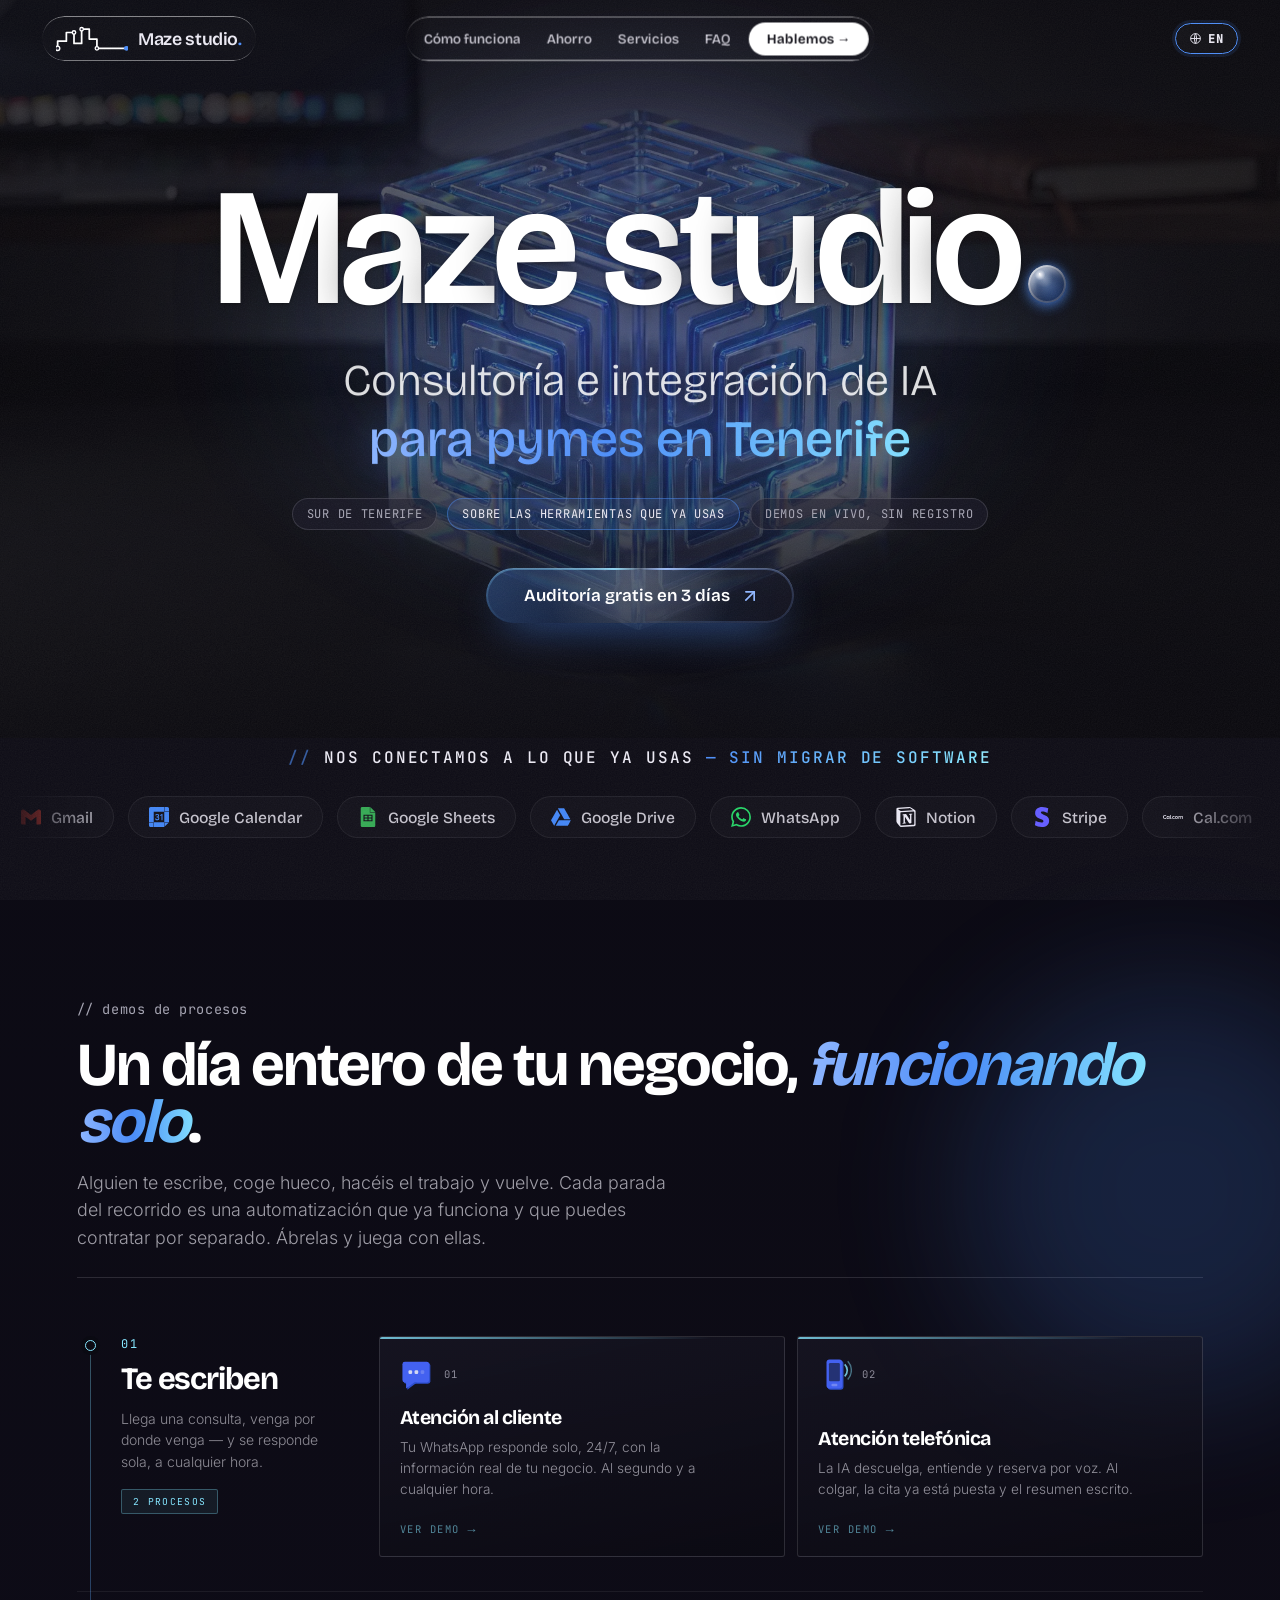
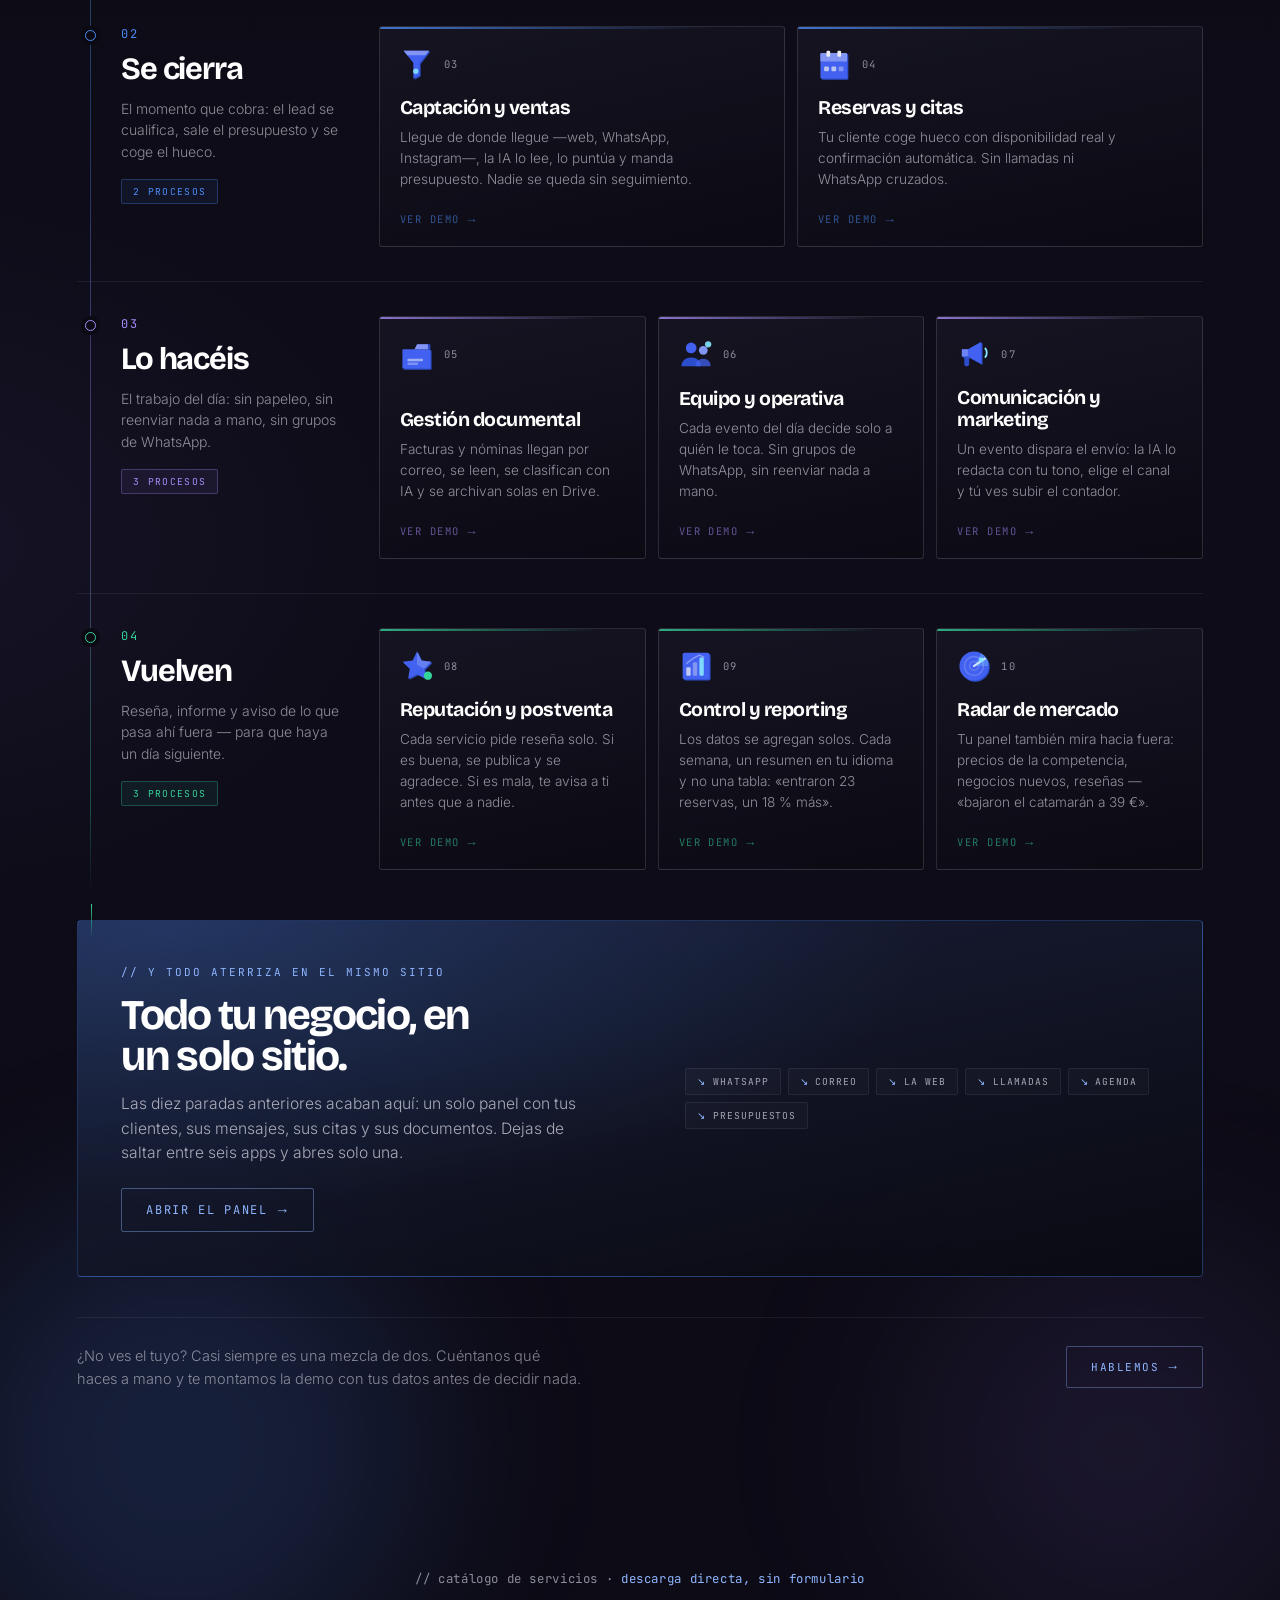
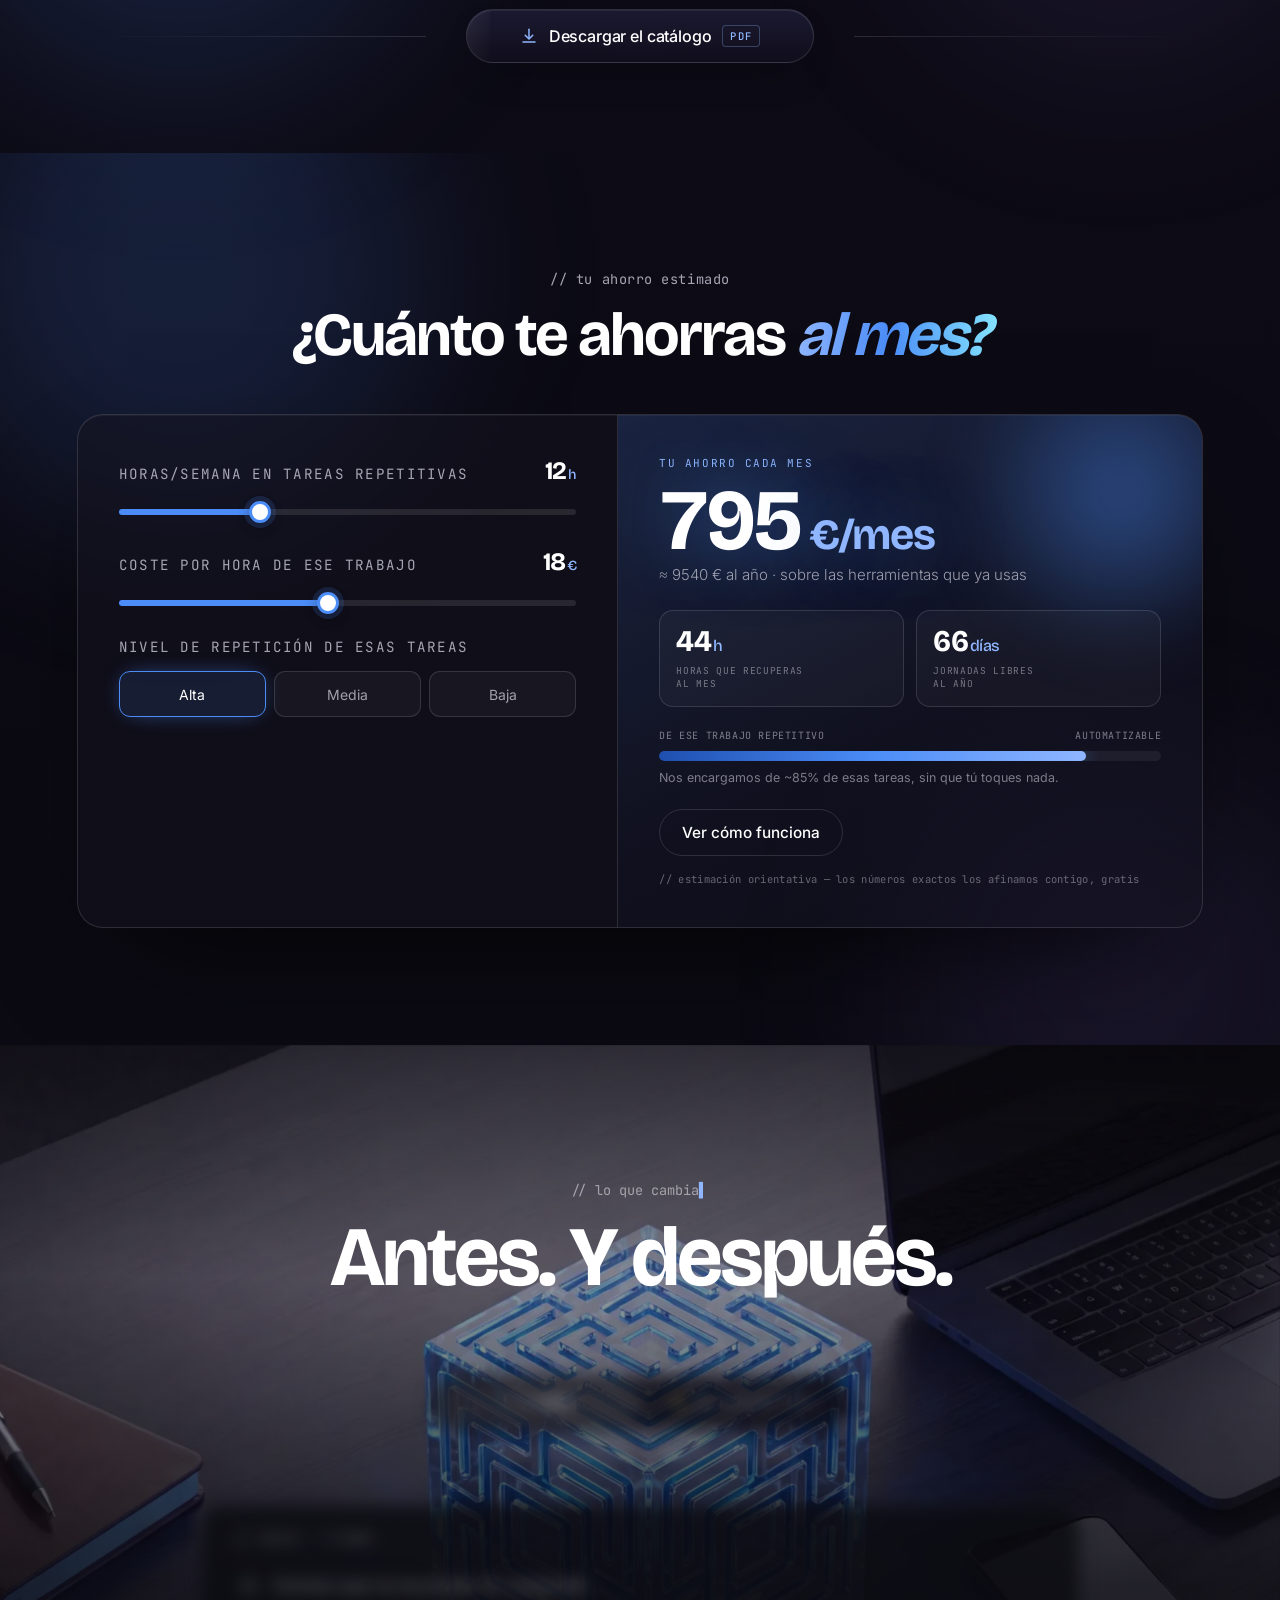
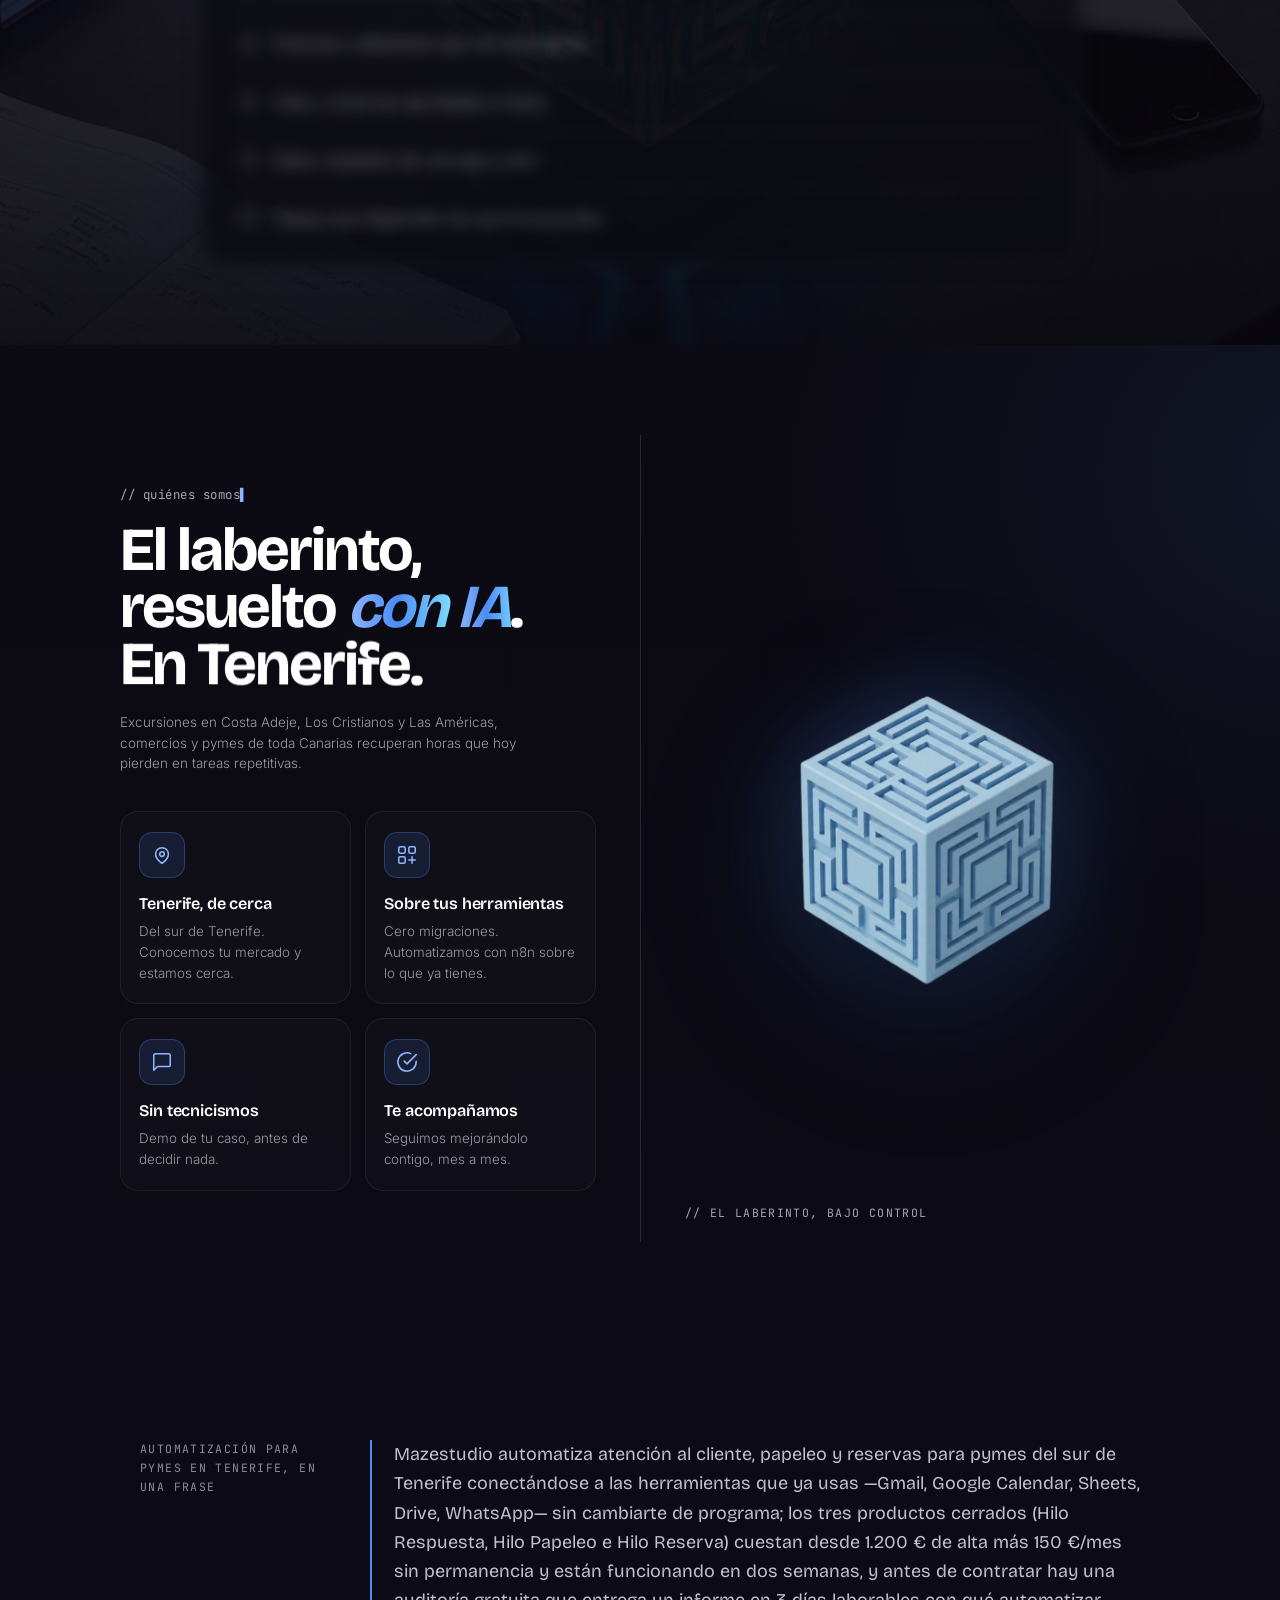
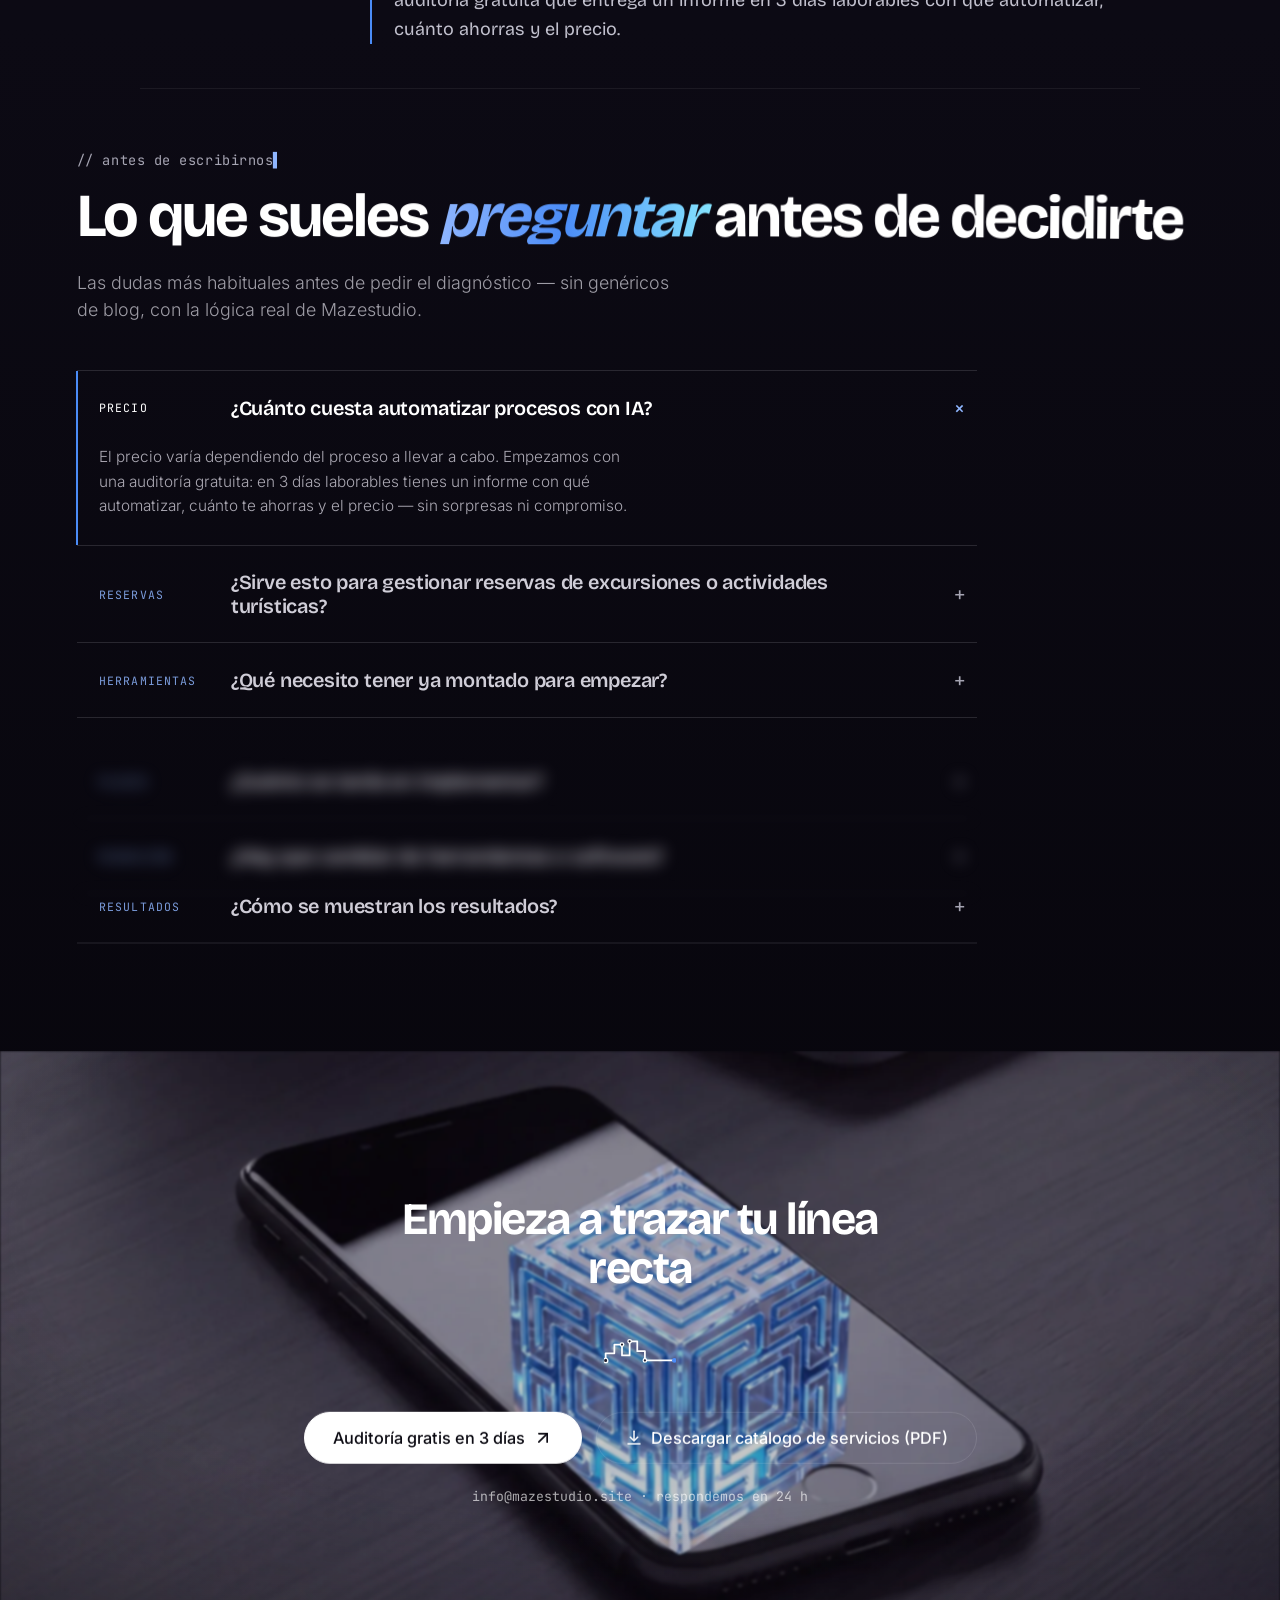
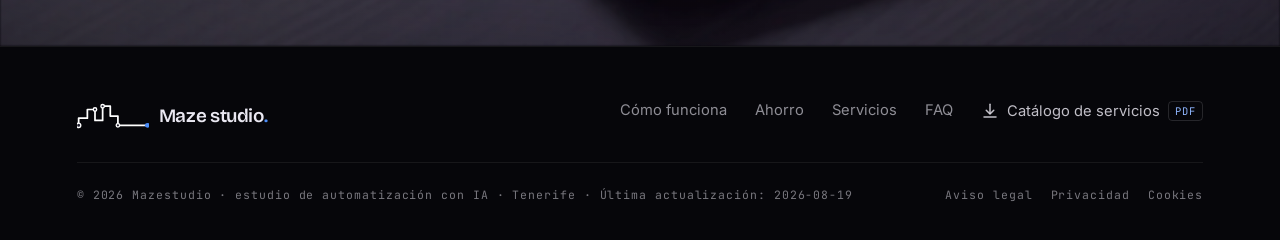
==== commit 177ed180: "web: los diez procesos ya abren su demo Las seis que estaban «en preparación» se sirven desde proces" ====
--- a/index.html
+++ b/index.html
@@ -174,12 +174,9 @@
     "para pymes en Tenerife": "for small businesses in Tenerife",
     "Ver cómo funciona": "See how it works",
 
-    /* el panel (CRM en vivo) */
-    "// el panel, en vivo": "// the dashboard, live",
-    "Todo tu negocio, en ": "Your whole business, in ",
-    "un solo sitio.": "one single place.",
-    "Un CRM centralizado donde aterriza todo lo que automatizamos: WhatsApp, correo, la web y las llamadas se convierten en ficha solas. Pruébalo aquí mismo — es la demo real.": "A centralised CRM where everything we automate lands: WhatsApp, email, the website and phone calls turn into records on their own. Try it right here — it's the real demo.",
-    "Demo del panel · CRM centralizado": "Dashboard demo · centralised CRM",
+    /* el cierre del recorrido · el panel */
+    "Todo tu negocio, en un solo sitio.": "Your whole business, in one single place.",
+    "Hablemos": "Let's talk",
 
     /* marquee */
     "nos conectamos a lo que ya usas ": "we plug into what you already use ",
@@ -346,7 +343,7 @@
     "Migración": "Migration",
     "Resultados": "Results",
     "¿Cuánto cuesta automatizar procesos con IA?": "How much does it cost to automate processes with AI?",
-    "El precio varía dependiendo del proceso a llevar a cabo. Trabajamos con un diagnóstico inicial gratuito: analizamos lo que ya usas y te damos presupuesto antes de empezar, sin sorpresas ni compromiso.": "The price varies depending on the process involved. We start with a free initial diagnosis: we look at what you already use and give you a quote before starting, no surprises and no commitment.",
+    "El precio varía dependiendo del proceso a llevar a cabo. Empezamos con una auditoría gratuita: en 3 días laborables tienes un informe con qué automatizar, cuánto te ahorras y el precio — sin sorpresas ni compromiso.": "The price varies depending on the process involved. We start with a free audit: within 3 working days you get a report on what to automate, how much you'd save, and the price — no surprises, no commitment.",
     "¿Sirve esto para gestionar reservas de excursiones o actividades turísticas?": "Does this work for managing bookings for tours or other tourism activities?",
     "Sí. Conectamos tu sistema de reservas actual (plataforma de reservas, Google Calendar, WhatsApp) para que las consultas se respondan solas, se compruebe la disponibilidad real y se confirme la plaza sin que tengas que estar pendiente del móvil todo el día, pudiendo configurarlo plenamente a tu gusto.": "Yes. We connect your current booking system (booking platform, Google Calendar, WhatsApp) so enquiries get answered automatically, real availability gets checked, and the spot gets confirmed without you having to watch your phone all day — fully configurable to your liking.",
     "¿Qué necesito tener ya montado para empezar?": "What do I need to already have in place to get started?",
@@ -360,7 +357,7 @@
 
     /* cta + footer */
     "Empieza a trazar tu línea recta": "Start drawing your straight line",
-    "Solicita tu auditoría gratis": "Request your free audit",
+    "Auditoría gratis en 3 días": "Free audit in 3 days",
     "info@mazestudio.site · respondemos en 24 h": "info@mazestudio.site · we reply within 24 h",
     "© 2026 Mazestudio · estudio de automatización con IA · Tenerife": "© 2026 Mazestudio · AI automation studio · Tenerife",
     "Última actualización": "Last updated",
@@ -376,7 +373,91 @@
     "Descargar el catálogo": "Download the catalogue",
     "Preparando la descarga…": "Preparing your download…",
     "Catálogo descargado": "Catalogue downloaded",
+
+    /* chips de confianza del héroe */
+    "Sur de Tenerife": "South Tenerife",
+    "Sobre las herramientas que ya usas": "On the tools you already use",
+    "Demos en vivo, sin registro": "Live demos, no sign-up",
+
+    /* el recorrido · un día entero del negocio en cuatro momentos */
+    "// demos de procesos": "// process demos",
+    "Un día entero de tu negocio, ": "A whole day of your business, ",
+    "funcionando solo": "running by itself",
+    "Alguien te escribe, coge hueco, hacéis el trabajo y vuelve. Cada parada del recorrido es una automatización que ya funciona y que puedes contratar por separado. Ábrelas y juega con ellas.": "Someone messages you, books a slot, you do the work, they come back. Every stop along the way is an automation that already works and that you can hire on its own. Open them and play with them.",
+    "procesos": "processes",
+    "en vivo": "live",
+    "en preparación": "in the works",
+    "Te escriben": "They message you",
+    "Llega una consulta, venga por donde venga — y se responde sola, a cualquier hora.": "An enquiry comes in, whatever the channel — and it answers itself, at any hour.",
+    "Se cierra": "It closes",
+    "El momento que cobra: el lead se cualifica, sale el presupuesto y se coge el hueco.": "The moment that earns: the lead is qualified, the quote goes out and the slot is taken.",
+    "Lo hacéis": "You do the work",
+    "El trabajo del día: sin papeleo, sin reenviar nada a mano, sin grupos de WhatsApp.": "The day's work: no paperwork, nothing forwarded by hand, no WhatsApp groups.",
+    "Vuelven": "They come back",
+    "Reseña, informe y aviso de lo que pasa ahí fuera — para que haya un día siguiente.": "Review, report and a heads-up on what is happening out there — so that there is a next day.",
+    "Tu WhatsApp responde solo, 24/7, con la información real de tu negocio. Al segundo y a cualquier hora.": "Your WhatsApp answers by itself, 24/7, with your business's real information. In seconds, at any hour.",
+    "Atención telefónica": "Phone support",
+    "La IA descuelga, entiende y reserva por voz. Al colgar, la cita ya está puesta y el resumen escrito.": "The AI picks up, understands and books by voice. By the time they hang up, the appointment is in and the summary written.",
+    "Captación y ventas": "Lead capture and sales",
+    "Llegue de donde llegue —web, WhatsApp, Instagram—, la IA lo lee, lo puntúa y manda presupuesto. Nadie se queda sin seguimiento.": "Wherever it comes from —website, WhatsApp, Instagram— the AI reads it, scores it and sends the quote. Nobody is left without follow-up.",
+    "Reservas y citas": "Bookings and appointments",
+    "Tu cliente coge hueco con disponibilidad real y confirmación automática. Sin llamadas ni WhatsApp cruzados.": "Your customer takes a slot with real availability and automatic confirmation. No phone tag, no crossed WhatsApp threads.",
+    "Facturas y nóminas llegan por correo, se leen, se clasifican con IA y se archivan solas en Drive.": "Invoices and payslips arrive by email, get read, classified with AI and filed into Drive by themselves.",
+    "Equipo y operativa": "Team and operations",
+    "Cada evento del día decide solo a quién le toca. Sin grupos de WhatsApp, sin reenviar nada a mano.": "Every event of the day works out on its own whose turn it is. No WhatsApp groups, nothing forwarded by hand.",
+    "Comunicación y marketing": "Communication and marketing",
+    "Un evento dispara el envío: la IA lo redacta con tu tono, elige el canal y tú ves subir el contador.": "An event fires the send: the AI writes it in your tone of voice, picks the channel, and you watch the counter climb.",
+    "Reputación y postventa": "Reputation and after-sales",
+    "Cada servicio pide reseña solo. Si es buena, se publica y se agradece. Si es mala, te avisa a ti antes que a nadie.": "Every job asks for a review by itself. If it is good, it gets published and thanked. If it is bad, you hear about it before anyone else.",
+    "Control y reporting": "Control and reporting",
+    "Los datos se agregan solos. Cada semana, un resumen en tu idioma y no una tabla: «entraron 23 reservas, un 18 % más».": "The numbers add themselves up. Every week, a summary in plain language rather than a table: «23 bookings came in, 18% more».",
+    "Tu panel también mira hacia fuera: precios de la competencia, negocios nuevos, reseñas — «bajaron el catamarán a 39 €».": "Your dashboard also looks outward: competitor prices, new businesses, reviews — «they dropped the catamaran to €39».",
+    "// y todo aterriza en el mismo sitio": "// and it all lands in the same place",
+    "Las diez paradas anteriores acaban aquí: un solo panel con tus clientes, sus mensajes, sus citas y sus documentos. Dejas de saltar entre seis apps y abres solo una.": "The ten stops above all end here: a single dashboard with your customers, their messages, their appointments and their documents. You stop hopping between six apps and open just one.",
+    "Abrir el panel": "Open the dashboard",
+    "whatsapp": "whatsapp",
+    "correo": "email",
+    "la web": "the website",
+    "llamadas": "calls",
+    "agenda": "calendar",
+    "presupuestos": "quotes",
+    "¿No ves el tuyo? Casi siempre es una mezcla de dos. Cuéntanos qué haces a mano y te montamos la demo con tus datos antes de decidir nada.": "Not seeing yours? It is almost always a mix of two. Tell us what you do by hand and we will build the demo with your own data before you decide anything.",
+
+    /* «en una frase» · el párrafo citable */
+    "Automatización para pymes en Tenerife, en una frase": "AI automation for small businesses in Tenerife, in one sentence",
+    "Mazestudio automatiza atención al cliente, papeleo y reservas para pymes del sur de Tenerife conectándose a las herramientas que ya usas —Gmail, Google Calendar, Sheets, Drive, WhatsApp— sin cambiarte de programa; los tres productos cerrados (Hilo Respuesta, Hilo Papeleo e Hilo Reserva) cuestan desde 1.200 € de alta más 150 €/mes sin permanencia y están funcionando en dos semanas, y antes de contratar hay una auditoría gratuita que entrega un informe en 3 días laborables con qué automatizar, cuánto ahorras y el precio.": "Mazestudio automates customer support, paperwork and bookings for small businesses in south Tenerife by connecting to the tools you already use — Gmail, Google Calendar, Sheets, Drive, WhatsApp — without switching you to new software; its three fixed products (Hilo Respuesta, Hilo Papeleo and Hilo Reserva) start at €1,200 setup plus €150/month with no lock-in and are up and running in two weeks, and before you commit there is a free audit that delivers a report within 3 working days covering what to automate, how much you save and the price.",
   };
+
+  /* ══════════════════════════════════════════════════════════════
+     FAQ · fuente ÚNICA de las preguntas, en español crudo y fuera del
+     JSX a propósito: build.mjs la lee (igual que window.I18N_EN) para
+     emitir el bloque ld+json del FAQPage ESTÁTICO en los dos idiomas
+     (ver faqSchema/inyectaFaq). Antes el schema se generaba en cliente y no
+     existía para quien no ejecuta JS — medido el 15/08/2026: el HTML
+     servido traía un solo bloque ld+json, sin FAQPage.
+     El componente sigue pasando cada cadena por window.t(), así que las
+     claves de traducción viven donde siempre, en window.I18N_EN.
+     ══════════════════════════════════════════════════════════════ */
+  window.FAQ_DATA = [
+    { tag: "Precio",
+      q: "¿Cuánto cuesta automatizar procesos con IA?",
+      a: "El precio varía dependiendo del proceso a llevar a cabo. Empezamos con una auditoría gratuita: en 3 días laborables tienes un informe con qué automatizar, cuánto te ahorras y el precio — sin sorpresas ni compromiso." },
+    { tag: "Reservas",
+      q: "¿Sirve esto para gestionar reservas de excursiones o actividades turísticas?",
+      a: "Sí. Conectamos tu sistema de reservas actual (plataforma de reservas, Google Calendar, WhatsApp) para que las consultas se respondan solas, se compruebe la disponibilidad real y se confirme la plaza sin que tengas que estar pendiente del móvil todo el día, pudiendo configurarlo plenamente a tu gusto." },
+    { tag: "Herramientas",
+      q: "¿Qué necesito tener ya montado para empezar?",
+      a: "Nada nuevo. No te cambiamos de programa: nos conectamos a las herramientas que ya usas —tu sistema de reservas, Google Calendar, hojas de cálculo, CRM, WhatsApp— y automatizamos encima." },
+    { tag: "Plazos",
+      q: "¿Cuánto se tarda en implementar?",
+      a: "Depende de la complejidad, pero muchas automatizaciones sencillas están listas en pocos días. En el diagnóstico inicial te damos un plazo real, no una estimación genérica." },
+    { tag: "Migración",
+      q: "¿Hay que cambiar de herramientas o software?",
+      a: "No. Es uno de los principios del servicio: automatizamos sobre lo que ya tienes, no te obligamos a migrar a un sistema nuevo." },
+    { tag: "Resultados",
+      q: "¿Cómo se muestran los resultados?",
+      a: "Por defecto, en las mismas herramientas que ya usas: tu calendario se actualiza solo, te llega la confirmación por WhatsApp o email, tu hoja de cálculo se rellena sin que tengas que tocar nada. Si quieres verlo todo junto, podemos añadir un resumen o panel sencillo con lo que se ha hecho, explicado en lenguaje claro, sin tecnicismos." },
+  ];
 
   /* PDF del catálogo según idioma (los dos ficheros viven en publicado/docs/) */
   window.CATALOGO_PDF = (lang === 'en')
@@ -443,6 +524,24 @@
     radial-gradient(1000px 760px at 106% 64%,  rgba(75,140,247,.09), transparent 58%),
     radial-gradient(900px 700px at 16% 96%,    rgba(99,80,170,.08), transparent 60%),
     linear-gradient(180deg,#0B0A12 0%,#0E0C18 26%,#0B0A12 54%,#0C0A14 78%,#050409 100%);
+}
+
+/* ── granulado ──────────────────────────────────────────────────────
+   El ruido de la propuesta D (140px, fractalNoise .85/3 octavas), como
+   capa fija sobre toda la página: el hero y el contacto pintan su propio
+   #08070C encima del body, así que una capa por detrás no se vería en
+   las dos secciones más visibles.
+   `overlay` (el blend de D) necesita medios tonos debajo para levantar
+   grano: en D los tiene (los halos borrosos), aquí el fondo es casi
+   negro plano y el grano desaparecía. Por eso `screen` con el ruido
+   desaturado, que sí se ve sobre negro. Calibrado midiendo la amplitud
+   del grano en capturas: p50/p75 = 2/4 (D marca 4/7 — a media asta,
+   que a tamaño completo la página pide menos textura que una sección).
+   No captura puntero, no cambia ningún color: solo textura. */
+body::after{
+  content:'';position:fixed;inset:0;z-index:9999;pointer-events:none;
+  opacity:.07;mix-blend-mode:screen;
+  background-image:url("data:image/svg+xml,%3Csvg xmlns='http://www.w3.org/2000/svg' width='140' height='140'%3E%3Cfilter id='n'%3E%3CfeTurbulence type='fractalNoise' baseFrequency='.85' numOctaves='3' stitchTiles='stitch'/%3E%3CfeColorMatrix type='saturate' values='0'/%3E%3C/filter%3E%3Crect width='100%25' height='100%25' filter='url(%23n)'/%3E%3C/svg%3E");
 }
 section[id]{scroll-margin-top:96px;}
 
@@ -492,7 +591,7 @@
 .v2-sec{position:relative;z-index:1;padding:clamp(81.9px,12vh,140.7px) clamp(21px,6vw,84px);}
 .v2-inner{max-width:1200px;margin:0 auto;}
 .v2-kicker{font-family:'JetBrains Mono',monospace;font-size:13.6px;letter-spacing:.04em;color:var(--ceniza);margin-bottom:18px;}
-.v2-h2{font-family:'Bricolage Grotesque',sans-serif;color:#fff;font-size:clamp(35.7px,5.6vw,69.3px);line-height:.94;letter-spacing:-2px;}
+.v2-h2{font-family:'Bricolage Grotesque',sans-serif;color:#fff;font-size:clamp(31.5px,4.9vw,61px);line-height:.94;letter-spacing:-2px;}
 .v2-h2 em,.v2-diag-result em{font-style:italic;background:linear-gradient(90deg,#8FB6FF,#4B8CF7 45%,#86E6FF);
   -webkit-background-clip:text;background-clip:text;-webkit-text-fill-color:transparent;color:transparent;
   padding-right:.22em;margin-right:-.22em;}
@@ -630,33 +729,12 @@
   .ba-panel.sweep::after{animation:none;}
 }
 
-/* ═══ EL PANEL · CRM centralizado embebido en vivo ═══ */
-.lr-sec{position:relative;z-index:1;padding:clamp(73.5px,12vh,126px) clamp(21px,6vw,84px);overflow:hidden;}
-.lr-inner{max-width:1200px;margin:0 auto;text-align:center;position:relative;z-index:1;}
-.lr-kicker{font-family:'JetBrains Mono',monospace;font-size:12.6px;letter-spacing:.18em;text-transform:uppercase;color:var(--accent-soft);}
-.lr-title{font-family:'Bricolage Grotesque',sans-serif;font-weight:400;color:#fff;letter-spacing:-2px;line-height:1.02;
-  font-size:clamp(31.5px,5vw,60.9px);margin:18px auto 4px;max-width:18ch;}
-.lr-title em{font-style:italic;background:linear-gradient(90deg,#8FB6FF,#4B8CF7 45%,#86E6FF);
-  -webkit-background-clip:text;background-clip:text;-webkit-text-fill-color:transparent;color:transparent;
-  padding-right:.22em;margin-right:-.22em;}
-/* el padding-right de arriba abre hueco al voladizo de la cursiva, pero por
+/* El padding-right del <em> abre hueco al voladizo de la cursiva, pero por
    defecto (box-decoration-break:slice) solo se lo lleva el ÚLTIMO fragmento:
-   si el <em> parte en dos líneas, al primero se le corta la última letra
-   (el gradiente no llega). clone da ese padding a cada fragmento. */
-.lr-title em,.v2-h2 em,.v2-diag-result em,.dgr-gsub em{
+   si el <em> parte en dos líneas, al primero se le corta la última letra.
+   clone da ese padding a cada fragmento. */
+.v2-h2 em,.v2-diag-result em{
   -webkit-box-decoration-break:clone;box-decoration-break:clone;}
-.lr-note{margin:20px auto 0;max-width:62ch;font-size:16px;line-height:1.62;color:var(--ink-mut);font-weight:300;}
-/* marco del panel embebido · la altura la manda la propia demo por postMessage */
-.lr-app{position:relative;z-index:1;width:min(100%,1180px);margin:46px auto 0;overflow:hidden;
-  border:1px solid var(--line-2);border-radius:22px;background:rgba(11,10,18,.55);
-  box-shadow:0 60px 130px -55px rgba(0,0,0,.88),inset 0 1px 1px rgba(255,255,255,.07);}
-.lr-app::before{content:'';position:absolute;top:0;left:0;right:0;height:1px;z-index:2;
-  background:linear-gradient(90deg,transparent,#86E6FF,transparent);opacity:.7;}
-.lr-app iframe{display:block;width:100%;border:0;background:transparent;}
-/* blobs de luz ambiental · oscilación lenta */
-.lr-blob{position:absolute;border-radius:50%;filter:blur(80px);pointer-events:none;z-index:0;opacity:.55;will-change:transform;}
-@keyframes lrFloat1{0%,100%{transform:translate(0,0) scale(1);}50%{transform:translate(40px,-30px) scale(1.1);}}
-@keyframes lrFloat2{0%,100%{transform:translate(0,0) scale(1);}50%{transform:translate(-46px,28px) scale(1.08);}}
 
 /* ═══ MARQUEE · tus herramientas ═══ */
 .mq-sec{position:relative;z-index:1;padding:8px 0 clamp(35.7px,6vh,58.8px);overflow:hidden;}
@@ -703,6 +781,19 @@
 .v2-demolink:hover{background:var(--accent-wash);border-color:var(--accent-soft);transform:translateY(-1px);}
 
 /* ═══ POR QUÉ MAZESTUDIO ═══ */
+/* ── «en una frase» ──
+   Un párrafo autocontenido con TODAS las cifras. Sirve a dos lectores a la vez:
+   el que tiene prisa y el modelo de lenguaje que busca un fragmento citable
+   entero. Mismo texto que alimentará el ai.txt. */
+.frase{display:grid;grid-template-columns:200px 1fr;gap:30px;align-items:start;
+  max-width:1000px;margin:0 auto 62px;padding-bottom:44px;border-bottom:1px solid var(--line);}
+.frase-lbl{font-family:'JetBrains Mono',monospace;font-size:11.5px;letter-spacing:.12em;
+  text-transform:uppercase;color:var(--niebla);line-height:1.65;margin:0;}
+.frase-txt{font-size:18px;line-height:1.62;color:var(--ink-mut);margin:0;
+  border-left:2px solid var(--accent);padding-left:22px;}
+@media(max-width:760px){.frase{grid-template-columns:1fr;gap:14px;margin-bottom:44px;}
+  .frase-txt{font-size:16.5px;padding-left:16px;}}
+
 .pq-grid{display:grid;grid-template-columns:repeat(4,1fr);gap:16px;margin-top:48px;}
 @media(max-width:900px){.pq-grid{grid-template-columns:repeat(2,1fr);}}
 @media(max-width:520px){.pq-grid{grid-template-columns:1fr;}}
@@ -737,74 +828,154 @@
 }
 @media(max-width:860px){.v2-pipe{grid-template-columns:1fr;}}
 
+/* ═══ EL RECORRIDO · los cuatro momentos son la estructura ═══
+   Puerto de la propuesta D (WEB/trabajo/prototipos/demos-procesos-d-bandas.html).
+   Todo va prefijado rc- porque el prototipo usaba nombres genéricos (.mod,
+   .banda, .head, .foot) que aquí chocarían con media web. */
+.rc-sec{--verde:#34D399;--m1:#86E6FF;--m2:#4B8CF7;--m3:#A78BFA;--m4:#34D399;}
+
+/* — encabezado: el titular a la izquierda, la lectura de estado a la derecha — */
+.rc-head{padding-bottom:26px;border-bottom:1px solid var(--line-2);}
+
+/* — la línea que ata los cuatro momentos: se ve que es un recorrido, no
+     cuatro secciones sueltas. Muere donde empieza el cierre. — */
+.rc-bandas{position:relative;margin-top:52px;}
+.rc-bandas::before{content:'';position:absolute;left:13px;top:10px;bottom:8px;width:1px;
+  background:linear-gradient(180deg,var(--m1),var(--m2) 32%,var(--m3) 64%,var(--m4) 92%,transparent);
+  opacity:.34;}
+
+.rc-banda{display:grid;grid-template-columns:268px 1fr;gap:34px;
+  padding:34px 0;border-top:1px solid var(--line);}
+.rc-bandas>.rc-banda:first-child{border-top:0;padding-top:6px;}
+
+.rc-rotulo{position:relative;padding-left:44px;}
+.rc-num{font-family:'JetBrains Mono',monospace;font-size:12px;letter-spacing:.2em;color:var(--ac);}
+/* el marcador se posa sobre la línea del recorrido */
+.rc-num::before{content:'';position:absolute;left:8px;top:4px;width:11px;height:11px;border-radius:50%;
+  background:var(--bg);border:1.5px solid var(--ac);box-shadow:0 0 0 4px rgba(11,10,18,.9);}
+.rc-tit{font-family:'Bricolage Grotesque',sans-serif;font-size:clamp(25px,2.5vw,31px);font-weight:700;
+  letter-spacing:-.035em;line-height:1.04;color:#fff;margin-top:11px;}
+.rc-gloss{margin-top:12px;font-family:'Inter',sans-serif;font-weight:300;font-size:14px;
+  line-height:1.55;color:rgba(234,232,242,.58);max-width:30ch;}
+.rc-cuenta{margin-top:16px;display:inline-flex;align-items:center;gap:8px;
+  font-family:'JetBrains Mono',monospace;font-size:9.6px;letter-spacing:.14em;
+  text-transform:uppercase;color:var(--ac);padding:5px 11px;border-radius:2px;
+  border:1px solid color-mix(in srgb,var(--ac) 30%,transparent);
+  background:color-mix(in srgb,var(--ac) 7%,transparent);}
+
+.rc-modulos{display:grid;grid-template-columns:repeat(6,1fr);gap:12px;align-content:start;}
+
+/* — el módulo: una automatización que se contrata por separado — */
+.rc-mod{grid-column:span var(--span,2);position:relative;display:flex;flex-direction:column;
+  align-items:flex-start;padding:20px;border:1px solid var(--line-2);border-radius:3px;
+  background:linear-gradient(168deg,rgba(30,29,44,.5),rgba(11,10,18,.72));
+  text-align:left;color:inherit;font:inherit;overflow:hidden;
+  transition:border-color .4s cubic-bezier(.16,1,.3,1),background .4s,transform .4s cubic-bezier(.16,1,.3,1);}
+.rc-mod.live{cursor:pointer;}
+.rc-mod::before{content:'';position:absolute;left:0;right:0;top:0;height:2px;
+  background:linear-gradient(90deg,var(--ac),transparent 82%);opacity:.8;}
+.rc-mod::after{content:'';position:absolute;inset:0;pointer-events:none;opacity:0;
+  background:radial-gradient(90% 60% at 50% 0%,color-mix(in srgb,var(--ac) 13%,transparent),transparent 66%);
+  transition:opacity .45s;}
+.rc-mod.live:hover,.rc-mod.live:focus-visible{transform:translateY(-4px);
+  border-color:color-mix(in srgb,var(--ac) 42%,transparent);
+  background:linear-gradient(168deg,rgba(38,48,78,.56),rgba(13,13,22,.8));}
+.rc-mod.live:hover::after,.rc-mod.live:focus-visible::after{opacity:1;}
+.rc-mod:focus-visible{outline:none;box-shadow:0 0 0 2px color-mix(in srgb,var(--ac) 70%,transparent);}
+/* el atenuado de la tarjeta multiplica también a la chapa: bajarlo mucho
+   apagaba justo lo que tiene que cantar. .94 basta para que la tarjeta sin
+   demo pese menos, sin comerse el contraste del sello. */
+.rc-mod.soon{opacity:.94;}
+/* las tarjetas sin demo no llevan CTA: sin reservarle el hueco, su titular
+   cae más abajo que el de las vecinas (el contenido va anclado al fondo). */
+.rc-mod.soon .rc-mdesc{margin-bottom:35px;}
+
+.rc-mrow{display:flex;align-items:center;gap:10px;width:100%;margin-bottom:auto;}
+.rc-mnum{font-family:'JetBrains Mono',monospace;font-size:10.5px;letter-spacing:.14em;color:var(--niebla);}
+.rc-mtag{margin-left:auto;font-family:'JetBrains Mono',monospace;font-size:8.8px;letter-spacing:.16em;
+  text-transform:uppercase;padding:4px 8px;border-radius:2px;white-space:nowrap;
+  /* chapa maciza: sobre la tarjeta oscura, un relleno translúcido no separa
+     nada. Invertida —gris claro con texto oscuro— se lee de un vistazo y
+     sigue por debajo del titular blanco y del «ver demo» en acento. */
+  color:var(--vacio);font-weight:500;border:1px solid transparent;background:var(--luz);}
+.rc-micon{width:34px;height:34px;flex-shrink:0;}
+.rc-micon svg{width:100%;height:100%;display:block;}
+.rc-mname{font-family:'Bricolage Grotesque',sans-serif;font-size:19.5px;font-weight:700;
+  letter-spacing:-.025em;line-height:1.12;color:#fff;margin:16px 0 8px;}
+.rc-mdesc{font-family:'Inter',sans-serif;font-weight:300;font-size:13.6px;line-height:1.55;
+  color:rgba(234,232,242,.6);max-width:40ch;}
+.rc-mcta{display:inline-flex;align-items:center;gap:8px;margin-top:22px;
+  font-family:'JetBrains Mono',monospace;font-size:10.5px;letter-spacing:.14em;
+  text-transform:uppercase;color:var(--ac);opacity:.55;transition:opacity .35s;}
+.rc-mod.live:hover .rc-mcta,.rc-mod.live:focus-visible .rc-mcta{opacity:1;}
+.rc-mcta em{font-style:normal;font-size:1.25em;line-height:1;}
+
+/* — el cierre: las diez paradas aterrizan en el mismo panel — */
+.rc-cierre{position:relative;margin-top:16px;display:grid;grid-template-columns:1.05fr .95fr;gap:40px;
+  align-items:center;padding:clamp(30px,3.4vw,46px);border-radius:4px;
+  border:1px solid rgba(75,140,247,.3);cursor:pointer;text-align:left;color:inherit;font:inherit;width:100%;
+  background:
+    radial-gradient(110% 130% at 8% 0%,rgba(75,140,247,.22),transparent 62%),
+    linear-gradient(168deg,rgba(34,45,80,.6),rgba(9,9,16,.88));
+  transition:border-color .4s,transform .4s cubic-bezier(.16,1,.3,1),background .4s;}
+.rc-cierre:hover{transform:translateY(-4px);border-color:var(--accent-soft);}
+.rc-cierre:focus-visible{outline:none;box-shadow:0 0 0 2px rgba(134,230,255,.55);}
+.rc-cierre::before{content:'';position:absolute;left:13px;top:-17px;width:1px;height:34px;
+  background:linear-gradient(180deg,var(--m4),transparent);}
+/* todo lo de dentro son <span> dentro de un <button>: sin display:block se
+   maquetan en línea y el bloque se desarma */
+.rc-cbody{display:block;}
+.rc-ckick{display:flex;align-items:center;gap:10px;font-family:'JetBrains Mono',monospace;
+  font-size:11px;letter-spacing:.18em;text-transform:uppercase;color:var(--accent-soft);}
+.rc-ctit{display:block;font-family:'Bricolage Grotesque',sans-serif;font-size:clamp(28px,3.3vw,44px);
+  font-weight:700;letter-spacing:-.04em;line-height:.98;color:#fff;margin:16px 0 14px;max-width:14ch;}
+.rc-cdesc{display:block;font-family:'Inter',sans-serif;font-weight:300;font-size:15.6px;
+  line-height:1.6;color:rgba(234,232,242,.7);max-width:46ch;}
+.rc-feeds{display:flex;flex-wrap:wrap;gap:7px;}
+.rc-feeds span{font-family:'JetBrains Mono',monospace;font-size:9.6px;letter-spacing:.1em;
+  text-transform:uppercase;color:var(--ceniza);padding:6px 11px;border-radius:2px;
+  border:1px solid var(--line);background:rgba(255,255,255,.025);}
+.rc-feeds span::before{content:'↘ ';color:var(--accent-soft);}
+.rc-cbtn{display:inline-flex;align-items:center;gap:10px;margin-top:22px;
+  font-family:'JetBrains Mono',monospace;font-size:12px;letter-spacing:.14em;text-transform:uppercase;
+  color:var(--accent-soft);padding:13px 24px;border:1px solid rgba(143,182,255,.4);border-radius:2px;
+  transition:background .25s,border-color .25s;}
+.rc-cierre:hover .rc-cbtn{background:var(--accent-wash);border-color:var(--accent-soft);}
+.rc-cbtn em{font-style:normal;font-size:1.25em;line-height:1;}
+
+/* — pie de sección — */
+.rc-foot{margin-top:40px;padding-top:26px;border-top:1px solid var(--line);
+  display:flex;flex-wrap:wrap;gap:20px;align-items:center;justify-content:space-between;}
+.rc-foot p{font-family:'Inter',sans-serif;font-weight:300;font-size:14.5px;line-height:1.6;
+  color:rgba(234,232,242,.55);max-width:56ch;}
+.rc-foot a{display:inline-flex;align-items:center;gap:9px;font-family:'JetBrains Mono',monospace;
+  font-size:11px;letter-spacing:.14em;text-transform:uppercase;color:var(--accent-soft);
+  padding:13px 24px;border:1px solid rgba(143,182,255,.35);border-radius:2px;
+  transition:background .25s,border-color .25s;}
+.rc-foot a:hover{background:var(--accent-wash);border-color:var(--accent-soft);}
+.rc-foot a em{font-style:normal;font-size:1.25em;line-height:1;}
+
+@media(max-width:1080px){
+  .rc-banda{grid-template-columns:1fr;gap:20px;}
+  .rc-bandas::before{display:none;}
+  .rc-rotulo{padding-left:0;}
+  .rc-num::before{display:none;}
+  .rc-gloss{max-width:52ch;}
+  .rc-cierre{grid-template-columns:1fr;gap:26px;}
+  .rc-cierre::before{display:none;}
+}
+@media(max-width:760px){
+  .rc-modulos{grid-template-columns:1fr;gap:10px;}
+  .rc-mod{grid-column:span 1;}
+  .rc-mcta{opacity:1;}
+}
+@media(prefers-reduced-motion:reduce){
+  .rc-mod,.rc-cierre{transition-duration:.01ms;}
+  .rc-mcta{opacity:1;}
+}
+
 /* ═══ DEMOS · piezas que contratas + panel visualizador ═══ */
 @keyframes dpblink{0%,100%{opacity:1}50%{opacity:.2}}
-
-/* — encabezado de grupo — */
-.dgr-glabel{display:flex;align-items:center;gap:12px;font-family:'JetBrains Mono',monospace;font-size:11.5px;
-  letter-spacing:.16em;text-transform:uppercase;color:var(--accent-soft);}
-.dgr-glabel::before{content:'';width:26px;height:1px;flex-shrink:0;background:linear-gradient(90deg,var(--accent-soft),transparent);}
-.dgr-glabel.hub{color:#86E6FF;}
-.dgr-glabel.hub::before{background:linear-gradient(90deg,#86E6FF,transparent);}
-.dgr-gsub{margin:16px 0 0;font-size:20px;line-height:1.5;color:var(--ink);max-width:56ch;font-weight:500;letter-spacing:-.01em;}
-.dgr-gsub em{font-style:normal;font-weight:700;background:linear-gradient(90deg,#8FB6FF,#4B8CF7 45%,#86E6FF);
-  -webkit-background-clip:text;background-clip:text;-webkit-text-fill-color:transparent;color:transparent;
-  padding-right:.22em;margin-right:-.22em;}
-@media (max-width:640px){.dgr-gsub{font-size:17px;}}
-
-/* — biblioteca de demos · acordeón: cada automatización se abre al tocarla — */
-.dgr-acc{margin-top:24px;display:flex;flex-direction:column;gap:10px;}
-.dgr-acc-item{position:relative;border:1px solid var(--line-2);border-radius:16px;overflow:hidden;
-  background:linear-gradient(180deg,rgba(30,29,44,.5),rgba(14,13,20,.6));
-  backdrop-filter:blur(12px);-webkit-backdrop-filter:blur(12px);
-  transition:border-color .45s ease,box-shadow .45s ease,background .45s ease;}
-.dgr-acc-item::before{content:'';position:absolute;left:0;top:0;bottom:0;width:3px;z-index:2;
-  background:linear-gradient(180deg,var(--accent-soft),var(--accent));
-  transform:scaleY(0);transform-origin:center;transition:transform .5s cubic-bezier(.16,1,.3,1);}
-.dgr-acc-item.open{border-color:rgba(75,140,247,.42);background:linear-gradient(180deg,rgba(34,45,80,.6),rgba(15,15,24,.72));
-  box-shadow:0 30px 70px -40px rgba(75,140,247,.6);}
-.dgr-acc-item.open::before{transform:scaleY(1);}
-.dgr-acc-item.live:not(.open):hover{border-color:rgba(75,140,247,.3);}
-.dgr-acc-head{display:grid;grid-template-columns:auto 1fr auto;align-items:center;gap:16px;
-  padding:15px 20px;background:none;border:0;width:100%;text-align:left;color:inherit;font:inherit;cursor:pointer;}
-.dgr-acc-item.soon .dgr-acc-head{cursor:default;}
-.dgr-acc-ic{width:44px;height:44px;border-radius:12px;display:grid;place-items:center;flex-shrink:0;
-  background:linear-gradient(180deg,rgba(75,140,247,.16),rgba(75,140,247,.04));border:1px solid rgba(75,140,247,.26);
-  transition:transform .5s cubic-bezier(.16,1,.3,1);}
-.dgr-acc-ic svg{width:25px;height:25px;display:block;}
-.dgr-acc-item.soon .dgr-acc-ic{filter:grayscale(.62);opacity:.78;border-color:var(--line-2);background:rgba(255,255,255,.03);}
-.dgr-acc-name{font-family:'Bricolage Grotesque',sans-serif;font-weight:700;font-size:18px;letter-spacing:-.02em;color:var(--ink);
-  display:flex;align-items:center;gap:10px;line-height:1.15;}
-.dgr-acc-dot{width:6px;height:6px;border-radius:50%;background:#34D399;flex-shrink:0;
-  box-shadow:0 0 0 3px rgba(52,211,153,.14);animation:dpblink 2.4s ease-in-out infinite;}
-.dgr-acc-item.soon .dgr-acc-name{color:var(--ceniza);}
-.dgr-acc-time{font-family:'JetBrains Mono',monospace;font-size:10px;letter-spacing:.06em;color:rgba(234,232,242,.42);white-space:nowrap;}
-.dgr-acc-soon{font-family:'JetBrains Mono',monospace;font-size:9.4px;letter-spacing:.14em;text-transform:uppercase;color:var(--ceniza);
-  padding:6px 12px;border-radius:100px;border:1px solid var(--line-2);white-space:nowrap;}
-.dgr-acc-chev{width:26px;height:26px;border-radius:8px;display:grid;place-items:center;flex-shrink:0;
-  border:1px solid var(--line-2);color:var(--accent-soft);transition:transform .5s cubic-bezier(.16,1,.3,1),background .3s,border-color .3s;}
-.dgr-acc-chev svg{width:13px;height:13px;display:block;}
-.dgr-acc-item.open .dgr-acc-chev{transform:rotate(180deg);background:var(--accent-wash);border-color:rgba(75,140,247,.4);}
-/* cuerpo desplegable — grid-rows 0fr→1fr = altura fluida sin medir en JS */
-.dgr-acc-body{display:grid;grid-template-rows:0fr;transition:grid-template-rows .5s cubic-bezier(.16,1,.3,1);}
-.dgr-acc-item.open .dgr-acc-body{grid-template-rows:1fr;}
-.dgr-acc-bodyin{overflow:hidden;min-height:0;}
-.dgr-acc-pad{padding:0 20px 20px 80px;}
-.dgr-acc-desc{font-size:14.5px;line-height:1.62;color:var(--ink-mut);max-width:58ch;
-  opacity:0;transform:translateY(8px);transition:opacity .5s .12s ease,transform .5s .12s cubic-bezier(.16,1,.3,1);}
-.dgr-acc-item.open .dgr-acc-desc{opacity:1;transform:none;}
-.dgr-acc-cta{display:inline-flex;align-items:center;gap:11px;margin-top:18px;
-  font-family:'Bricolage Grotesque',sans-serif;font-weight:600;font-size:15px;color:#fff;border:none;cursor:pointer;
-  padding:12px 22px;border-radius:12px;background:var(--accent);box-shadow:0 12px 34px -12px rgba(75,140,247,.7);
-  opacity:0;transform:translateY(8px);transition:opacity .5s .18s ease,transform .5s .18s cubic-bezier(.16,1,.3,1),background .25s,box-shadow .25s;}
-.dgr-acc-item.open .dgr-acc-cta{opacity:1;transform:none;}
-.dgr-acc-cta:hover{background:var(--accent-deep);box-shadow:0 16px 40px -12px rgba(75,140,247,.85);}
-.dgr-acc-cta em{font-style:normal;font-size:1.15em;line-height:1;}
-@media(max-width:560px){
-  .dgr-acc-head{gap:12px;padding:14px 16px;}
-  .dgr-acc-time{display:none;}
-  .dgr-acc-pad{padding:0 16px 18px 16px;}
-}
 
 .dp-badge-live{display:inline-flex;align-items:center;gap:6px;font-family:'JetBrains Mono',monospace;font-size:9.4px;letter-spacing:.15em;text-transform:uppercase;
   padding:4px 10px;border-radius:100px;background:rgba(52,211,153,.1);color:#34D399;border:1px solid rgba(52,211,153,.2);width:fit-content;}
@@ -1271,6 +1442,21 @@
   text-shadow:none;filter:drop-shadow(0 0 18px rgba(75,140,247,.45));}
 @keyframes heroRise{from{filter:blur(8px);transform:translateY(18px);}to{filter:blur(0);transform:translateY(0);}}
 
+/* chips de confianza — cápsulas de cristal sobre el cubo. El del medio lleva
+   el acento porque es la tesis del negocio, no un adorno: una sola destacada. */
+.hero-chips{display:flex;flex-wrap:wrap;justify-content:center;gap:10px;margin-top:26px;
+  max-width:760px;}
+.chip{font-family:'JetBrains Mono',monospace;font-size:12px;letter-spacing:.06em;
+  text-transform:uppercase;color:var(--ceniza);padding:7px 14px;border-radius:999px;
+  border:1px solid var(--line-2);background:rgba(30,29,44,.55);
+  -webkit-backdrop-filter:blur(6px);backdrop-filter:blur(6px);white-space:nowrap;}
+.chip-on{color:var(--luz);border-color:rgba(75,140,247,.45);background:var(--accent-wash);}
+.hero-ready .hero-chips{animation:heroRise .8s cubic-bezier(.16,1,.3,1) 1.05s both;}
+@media(max-width:560px){
+  .hero-chips{gap:7px;margin-top:20px;}
+  .chip{font-size:10.5px;padding:6px 11px;letter-spacing:.04em;white-space:normal;}
+}
+
 .hero-cta-row{display:flex;align-items:center;justify-content:center;margin-top:38px;}
 .hero-ready .hero-sub{animation:heroRise .8s cubic-bezier(.16,1,.3,1) .95s both;}
 .hero-ready .hero-cta-row{animation:heroRise .8s cubic-bezier(.16,1,.3,1) 1.15s both;}
@@ -1342,7 +1528,7 @@
 
 /* ── reduced-motion ── */
 @media (prefers-reduced-motion:reduce){
-  .hero-title .hw,.hero-sub,.hero-cta-row{animation:none!important;opacity:1!important;filter:none!important;transform:none!important;}
+  .hero-title .hw,.hero-sub,.hero-chips,.hero-cta-row{animation:none!important;opacity:1!important;filter:none!important;transform:none!important;}
   .hero-marble{animation:none!important;opacity:1!important;transform:none!important;}
   .btn-glow{transition:none!important;}
   .btn-glow::before{animation:none;}
@@ -1353,6 +1539,62 @@
   html{scroll-behavior:auto;}
 }
 </style>
+<script type="application/ld+json">
+{
+  "@context": "https://schema.org",
+  "@type": "FAQPage",
+  "mainEntity": [
+    {
+      "@type": "Question",
+      "name": "¿Cuánto cuesta automatizar procesos con IA?",
+      "acceptedAnswer": {
+        "@type": "Answer",
+        "text": "El precio varía dependiendo del proceso a llevar a cabo. Empezamos con una auditoría gratuita: en 3 días laborables tienes un informe con qué automatizar, cuánto te ahorras y el precio — sin sorpresas ni compromiso."
+      }
+    },
+    {
+      "@type": "Question",
+      "name": "¿Sirve esto para gestionar reservas de excursiones o actividades turísticas?",
+      "acceptedAnswer": {
+        "@type": "Answer",
+        "text": "Sí. Conectamos tu sistema de reservas actual (plataforma de reservas, Google Calendar, WhatsApp) para que las consultas se respondan solas, se compruebe la disponibilidad real y se confirme la plaza sin que tengas que estar pendiente del móvil todo el día, pudiendo configurarlo plenamente a tu gusto."
+      }
+    },
+    {
+      "@type": "Question",
+      "name": "¿Qué necesito tener ya montado para empezar?",
+      "acceptedAnswer": {
+        "@type": "Answer",
+        "text": "Nada nuevo. No te cambiamos de programa: nos conectamos a las herramientas que ya usas —tu sistema de reservas, Google Calendar, hojas de cálculo, CRM, WhatsApp— y automatizamos encima."
+      }
+    },
+    {
+      "@type": "Question",
+      "name": "¿Cuánto se tarda en implementar?",
+      "acceptedAnswer": {
+        "@type": "Answer",
+        "text": "Depende de la complejidad, pero muchas automatizaciones sencillas están listas en pocos días. En el diagnóstico inicial te damos un plazo real, no una estimación genérica."
+      }
+    },
+    {
+      "@type": "Question",
+      "name": "¿Hay que cambiar de herramientas o software?",
+      "acceptedAnswer": {
+        "@type": "Answer",
+        "text": "No. Es uno de los principios del servicio: automatizamos sobre lo que ya tienes, no te obligamos a migrar a un sistema nuevo."
+      }
+    },
+    {
+      "@type": "Question",
+      "name": "¿Cómo se muestran los resultados?",
+      "acceptedAnswer": {
+        "@type": "Answer",
+        "text": "Por defecto, en las mismas herramientas que ya usas: tu calendario se actualiza solo, te llega la confirmación por WhatsApp o email, tu hoja de cálculo se rellena sin que tengas que tocar nada. Si quieres verlo todo junto, podemos añadir un resumen o panel sencillo con lo que se ha hecho, explicado en lenguaje claro, sin tecnicismos."
+      }
+    }
+  ]
+}
+</script>
 </head>
 <body>
 <div class="scroll-progress" id="scrollProgress"></div>
@@ -1376,9 +1618,20 @@
          afecta al navegador, pero despista a los grep de auditoría.) -->
     <h1 style="font-size:clamp(34px,7vw,64px);line-height:1.02;letter-spacing:-2px;margin-bottom:10px;">Consultoría e integración de IA para pymes en Tenerife</h1>
     <p style="font-size:clamp(17px,2.4vw,22px);line-height:1.2;letter-spacing:-.5px;color:rgba(234,232,242,.62);margin-bottom:18px;font-style:italic;">Del laberinto, una línea recta</p>
+    <p style="font-size:13px;letter-spacing:.06em;text-transform:uppercase;color:rgba(234,232,242,.66);margin-bottom:18px;font-family:'JetBrains Mono',monospace;">Sur de Tenerife · Sobre las herramientas que ya usas · Demos en vivo, sin registro</p>
     <p style="font-size:18px;line-height:1.5;color:rgba(234,232,242,.8);margin-bottom:14px;">
       Mazestudio · estudio de automatización con IA en Tenerife. Conectamos tus aplicaciones y montamos
       asistentes con IA para que correos, reservas y documentos se hagan solos — sobre las herramientas que ya usas.
+    </p>
+    <!-- «En una frase»: el mismo párrafo citable que la ruta con JS. Aquí importa
+         más todavía, porque esto es lo único que recibe quien no ejecuta scripts. -->
+    <p style="font-size:16px;line-height:1.62;color:rgba(234,232,242,.78);margin-bottom:14px;text-align:left;border-left:2px solid #4B8CF7;padding-left:16px;">
+      Mazestudio automatiza atención al cliente, papeleo y reservas para pymes del sur de Tenerife
+      conectándose a las herramientas que ya usas —Gmail, Google Calendar, Sheets, Drive, WhatsApp—
+      sin cambiarte de programa; los tres productos cerrados (Hilo Respuesta, Hilo Papeleo e Hilo
+      Reserva) cuestan desde 1.200 € de alta más 150 €/mes sin permanencia y están funcionando en dos
+      semanas, y antes de contratar hay una auditoría gratuita que entrega un informe en 3 días
+      laborables con qué automatizar, cuánto ahorras y el precio.
     </p>
     <p style="font-size:16px;line-height:1.6;">
       Escríbenos a <a href="mailto:info@mazestudio.site" style="color:#8FB6FF;">info@mazestudio.site</a>
@@ -1403,6 +1656,18 @@
       <li><strong>Radar de mercado</strong> — lee webs públicas (precios de la competencia, negocios nuevos, reseñas) y te avisa en cristiano cuando algo cambia.
         <a href="https://radar.demos.mazestudio.site/" style="color:#8FB6FF;">Ver demo</a></li>
       <li><strong>Atención al cliente</strong> — responde los emails de clientes con IA usando la información real de tu negocio.</li>
+      <li><strong>Atención telefónica</strong> — la IA descuelga, entiende y reserva por voz. Al colgar, la cita ya está puesta y el resumen escrito.
+        <a href="https://procesos.demos.mazestudio.site/telefonica/" style="color:#8FB6FF;">Ver demo</a></li>
+      <li><strong>Captación y ventas</strong> — llegue de donde llegue —web, WhatsApp, Instagram—, la IA lo lee, lo puntúa y manda presupuesto. Nadie se queda sin seguimiento.
+        <a href="https://procesos.demos.mazestudio.site/captacion/" style="color:#8FB6FF;">Ver demo</a></li>
+      <li><strong>Equipo y operativa</strong> — cada evento del día decide solo a quién le toca. Sin grupos de WhatsApp, sin reenviar nada a mano.
+        <a href="https://procesos.demos.mazestudio.site/equipo/" style="color:#8FB6FF;">Ver demo</a></li>
+      <li><strong>Comunicación y marketing</strong> — un evento dispara el envío: la IA lo redacta con tu tono, elige el canal y tú ves subir el contador.
+        <a href="https://procesos.demos.mazestudio.site/marketing/" style="color:#8FB6FF;">Ver demo</a></li>
+      <li><strong>Reputación y postventa</strong> — cada servicio pide reseña solo. Si es buena, se publica y se agradece. Si es mala, te avisa a ti antes que a nadie.
+        <a href="https://procesos.demos.mazestudio.site/reputacion/" style="color:#8FB6FF;">Ver demo</a></li>
+      <li><strong>Control y reporting</strong> — los datos se agregan solos. Cada semana, un resumen en tu idioma y no una tabla: «entraron 23 reservas, un 18 % más».
+        <a href="https://procesos.demos.mazestudio.site/reporting/" style="color:#8FB6FF;">Ver demo</a></li>
     </ul>
 
     <h2 style="font-size:22px;margin:30px 0 12px;">Preguntas frecuentes</h2>
@@ -1447,10 +1712,6 @@
 ════════════════════════════════════════════ -->
 
 <!-- ══════════════════════════════════════════
-     5.5 · EL PANEL · demo del CRM centralizado, en vivo
-════════════════════════════════════════════ -->
-
-<!-- ══════════════════════════════════════════
      5.6 · MARQUEE · tus herramientas
 ════════════════════════════════════════════ -->
 
@@ -1459,7 +1720,8 @@
 ════════════════════════════════════════════ -->
 
 <!-- ══════════════════════════════════════════
-     7 · CÓMO FUNCIONA · demo player + pipeline
+     7 · EL RECORRIDO · un día entero del negocio, en cuatro momentos
+     (puerto de WEB/trabajo/prototipos/demos-procesos-d-bandas.html)
 ════════════════════════════════════════════ -->
 
 <!-- ══════════════════════════════════════════
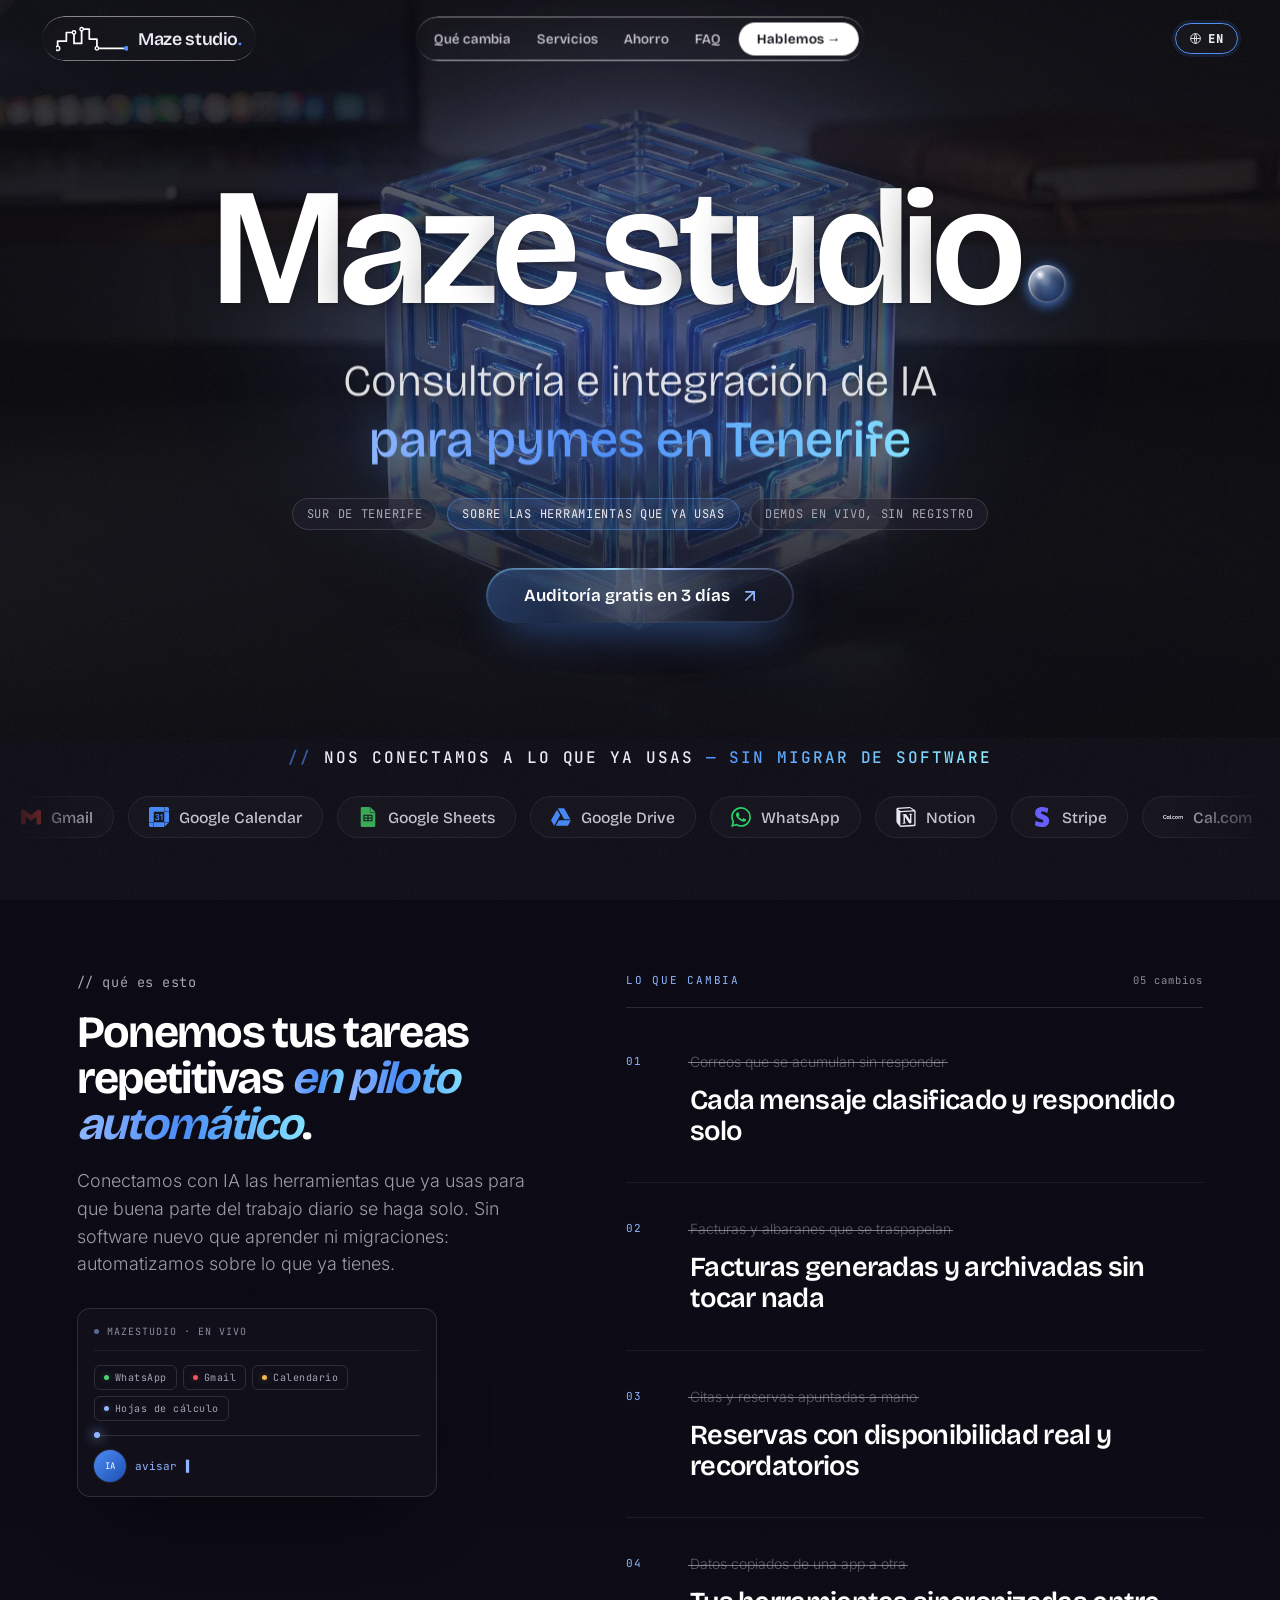
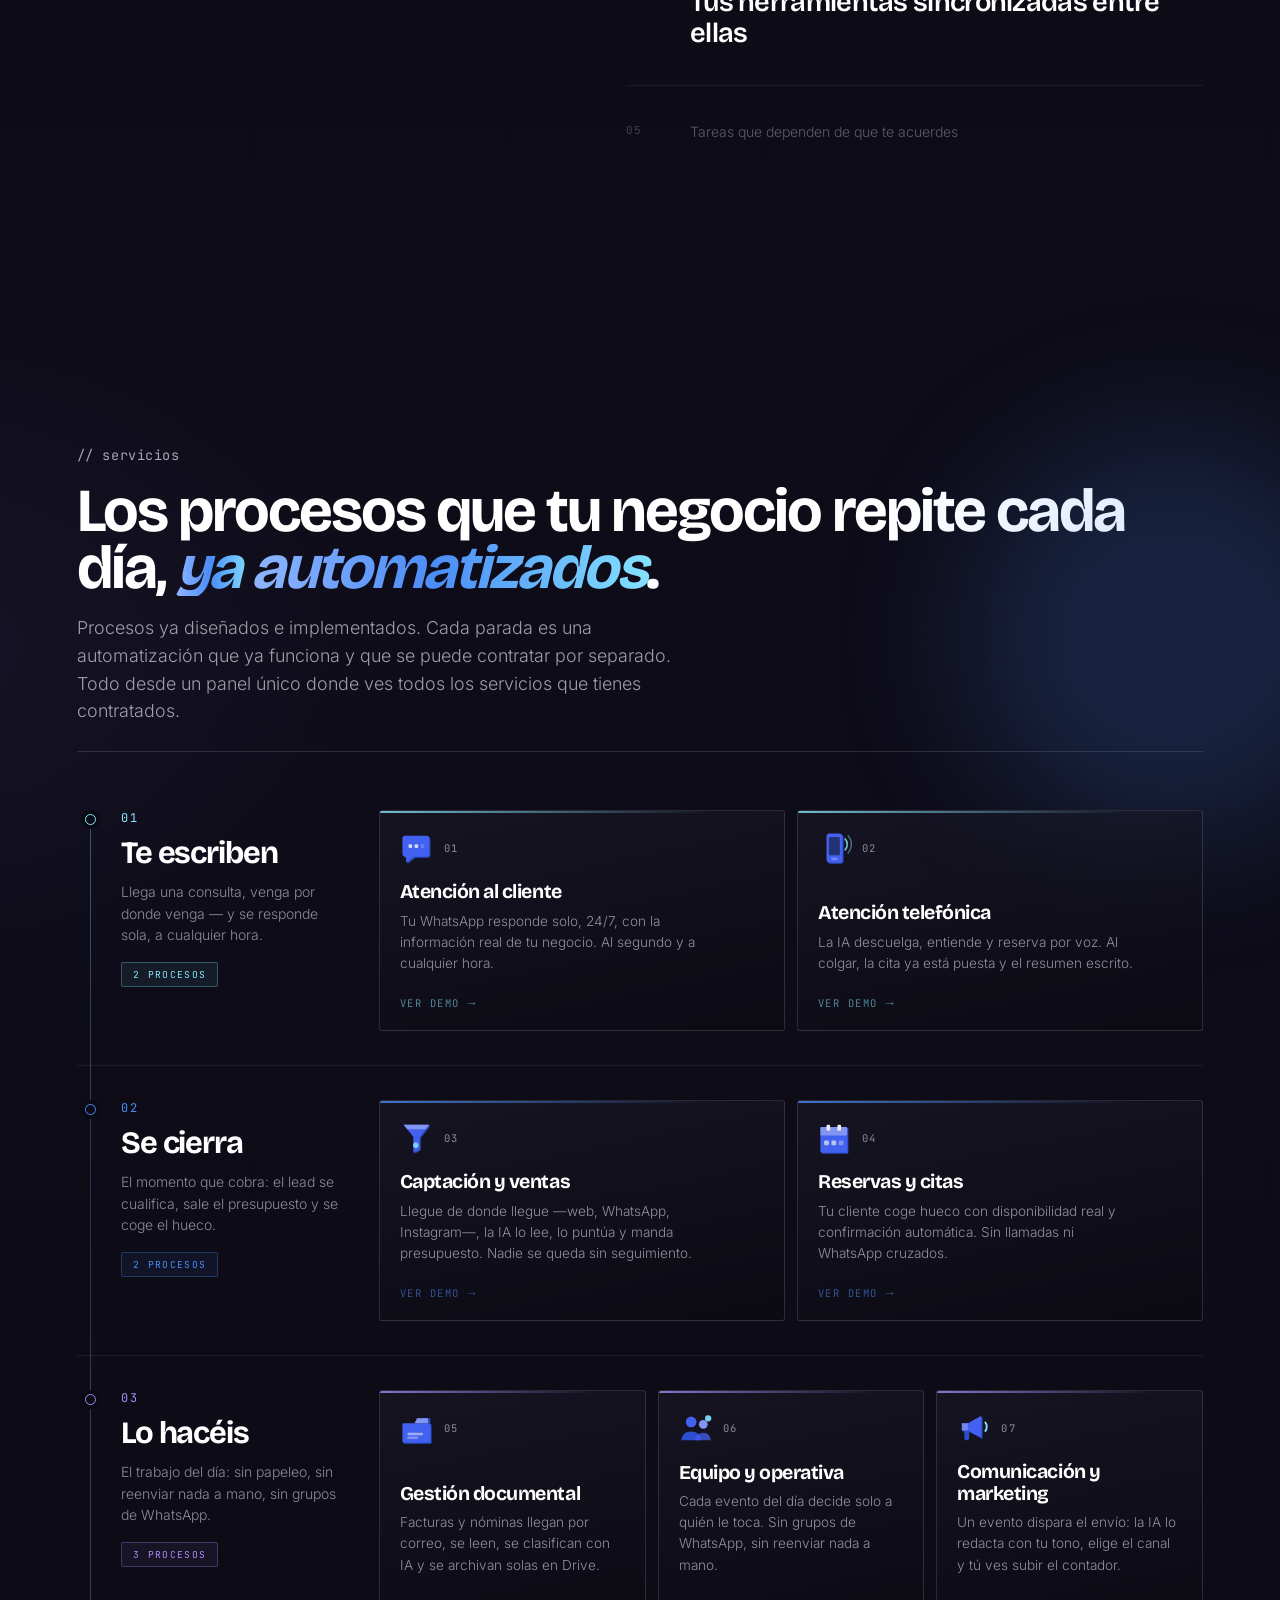
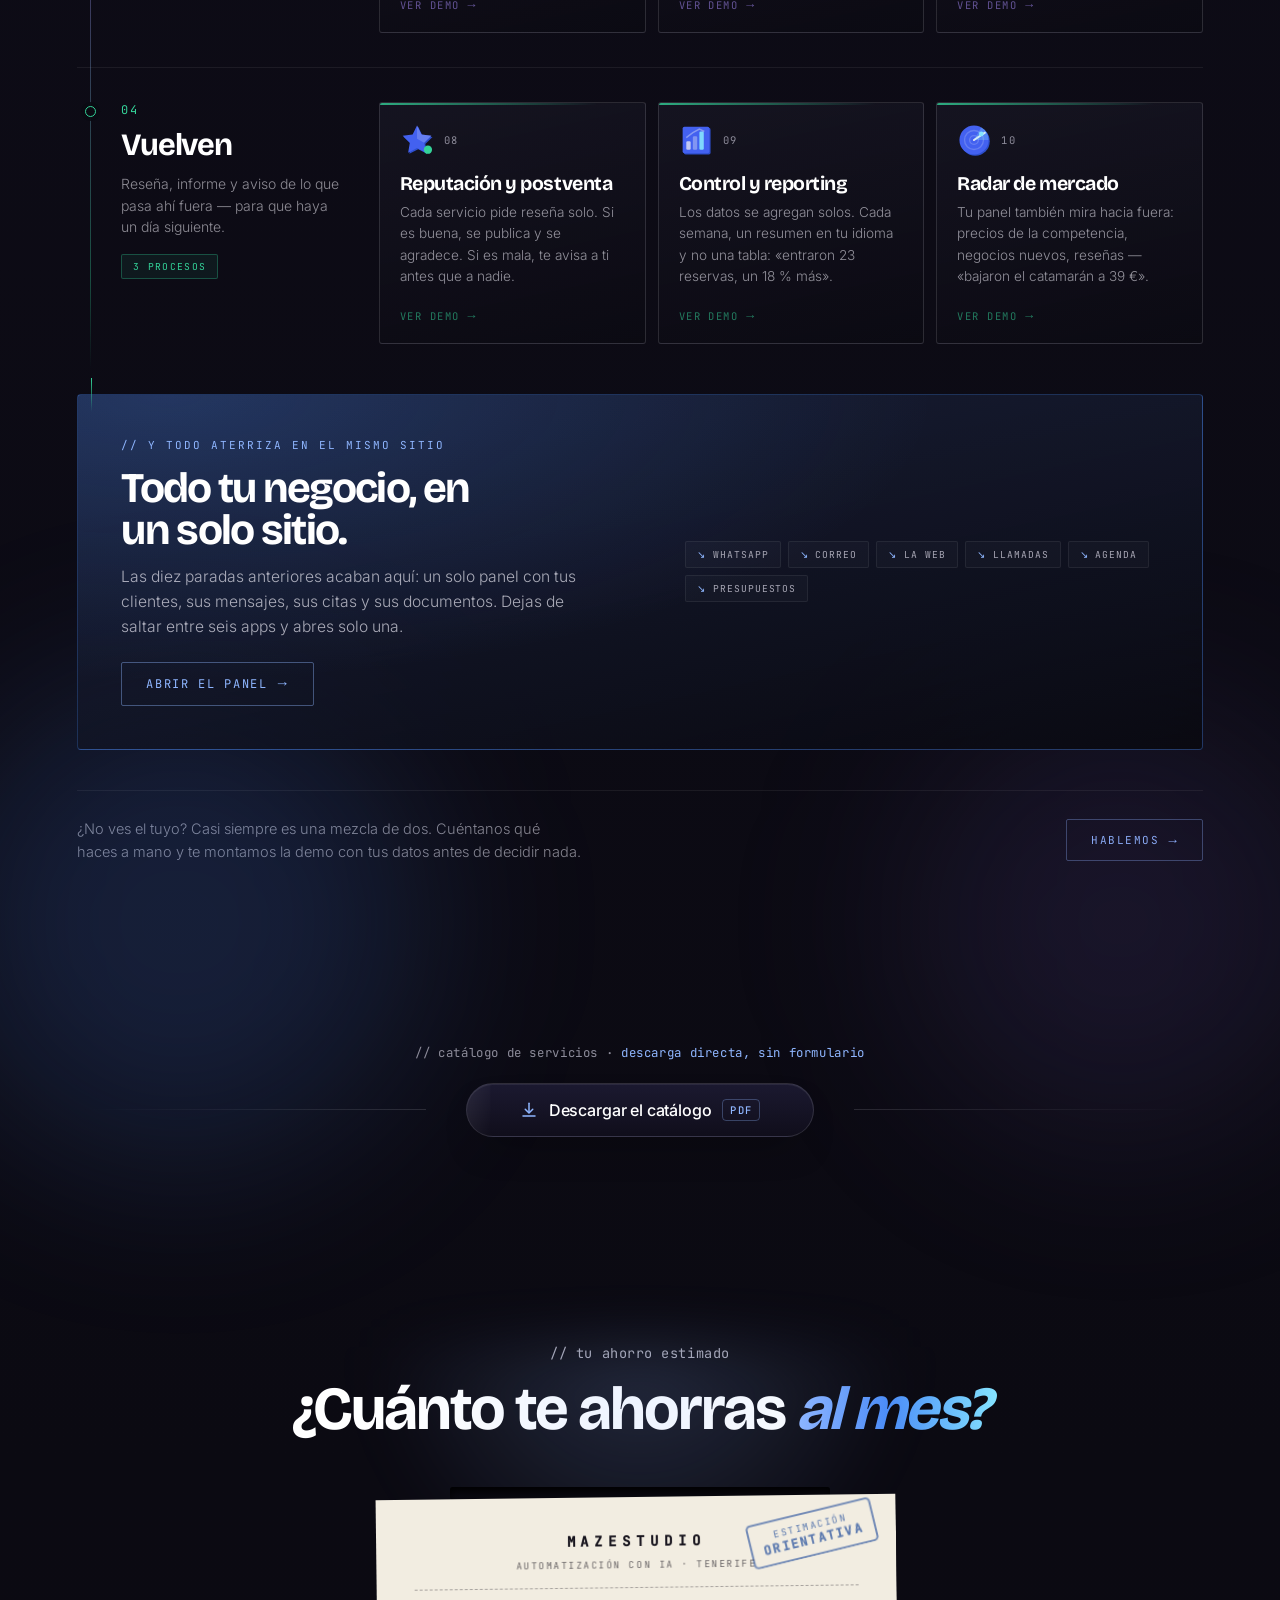
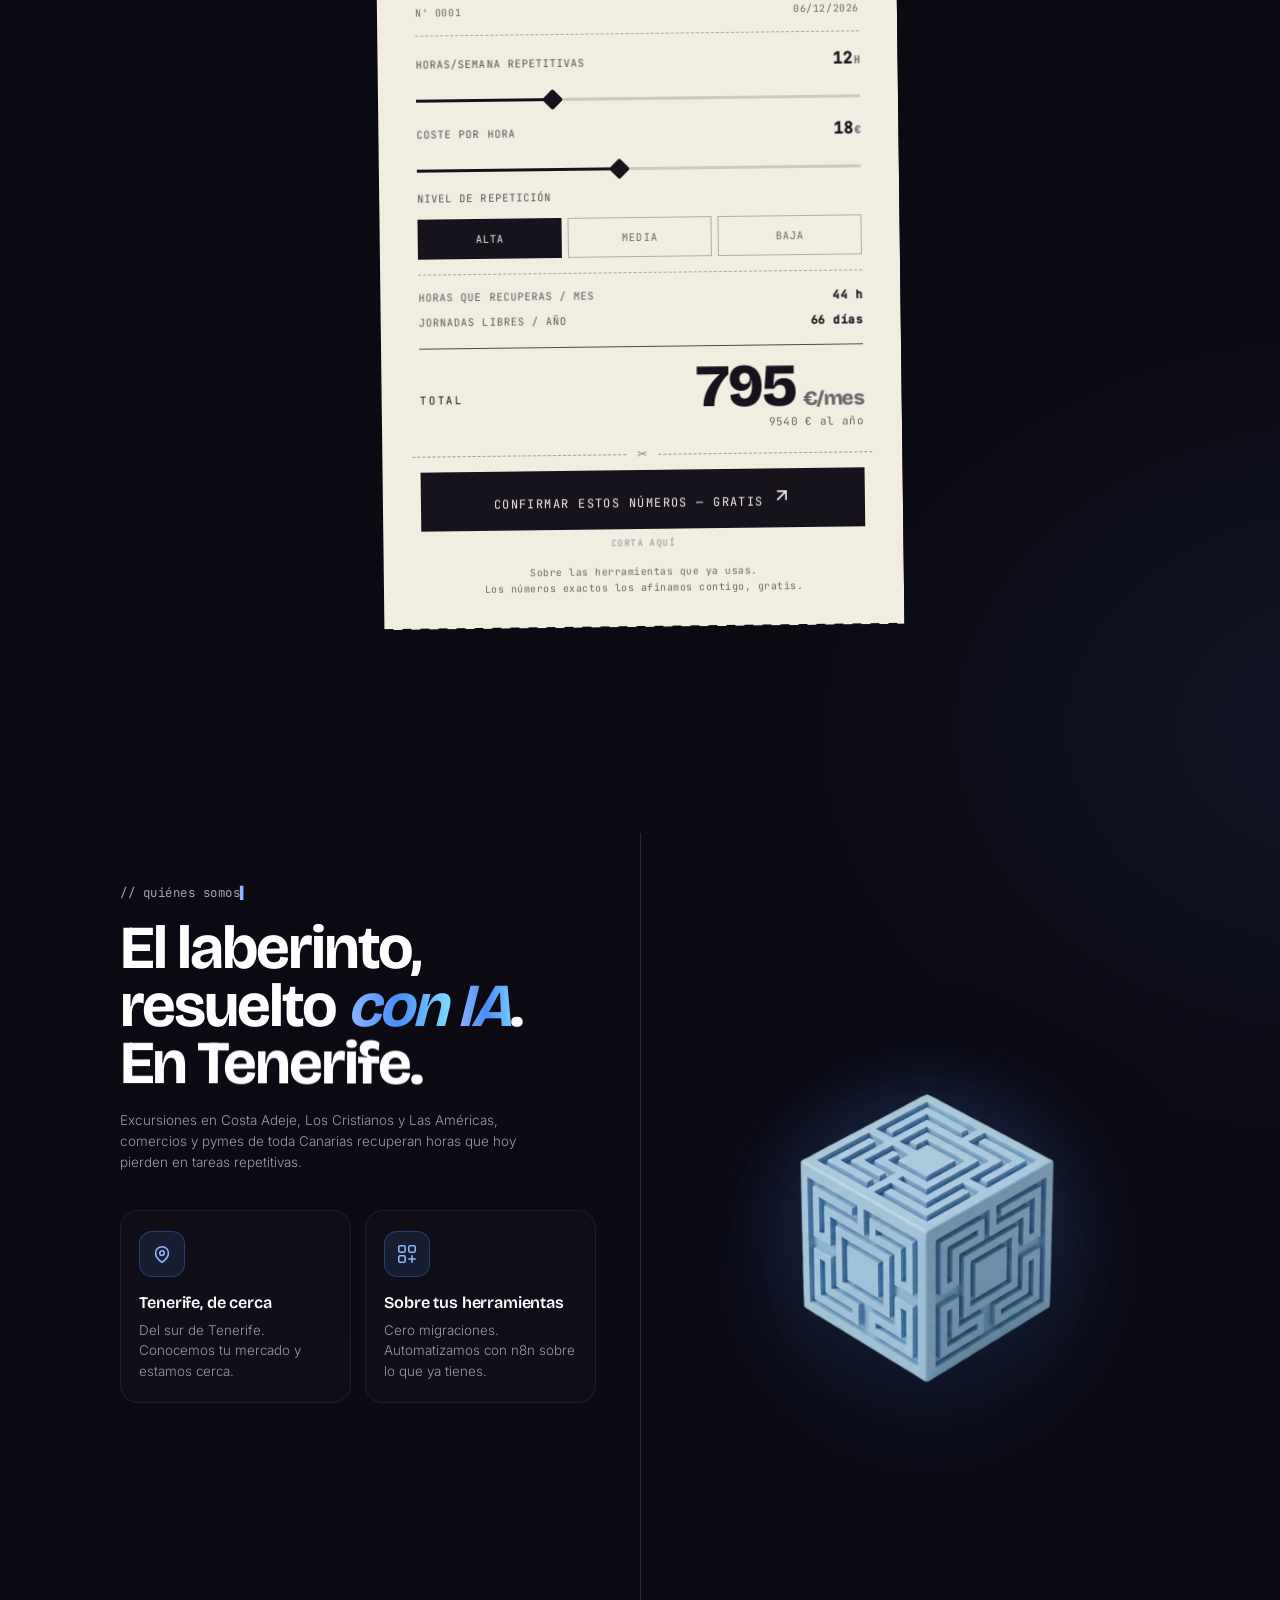
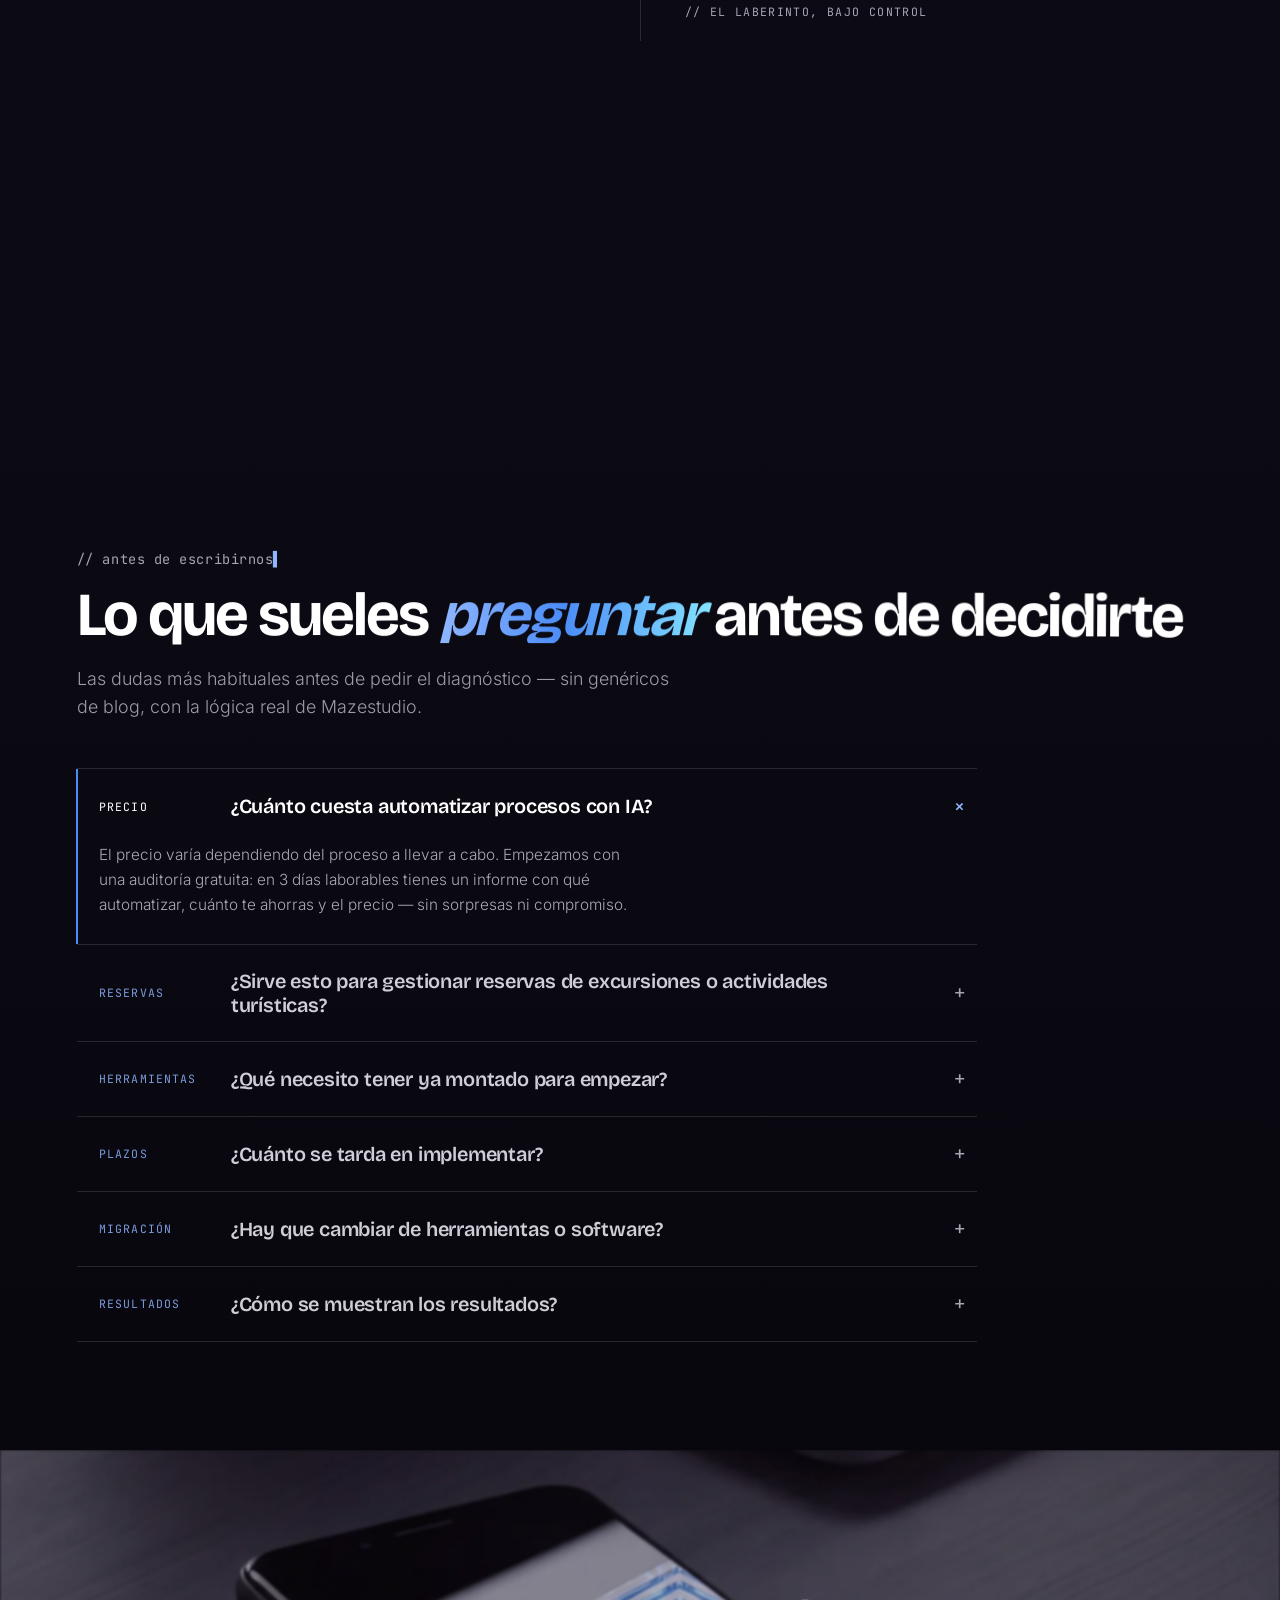
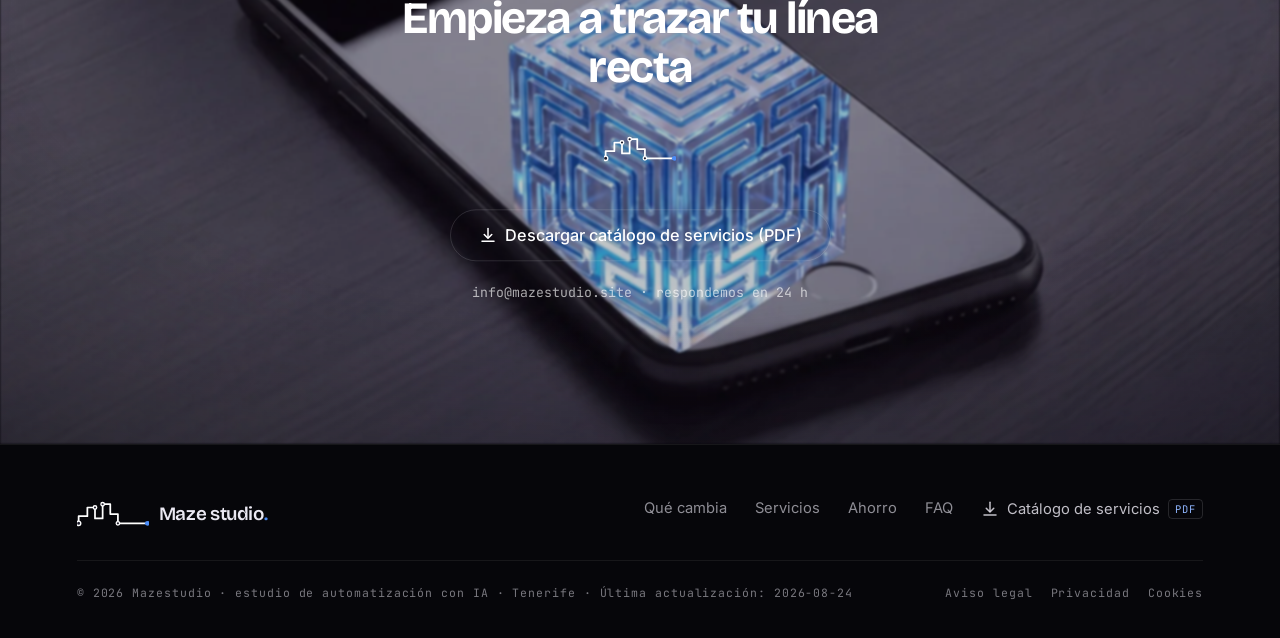
==== commit 655c5060: "web: el antes/despues y "que es esto" pasan a ser una sola seccion Sube lo acumulado desde el 19 de " ====
--- a/index.html
+++ b/index.html
@@ -77,50 +77,15 @@
 
 <link rel="stylesheet" href="assets/fonts/fonts.css">
 
-<!-- ══════════════════════════════════════════════════════════════
-     STACK · todo auto-alojado (mismo origen, cero CDN de terceros).
-     Las libs viven en assets/vendor/. El JSX se PRECOMPILA en build
-     (build.mjs · esbuild) → assets/app.js; NO hay Babel en el navegador.
-     Para regenerar el publicado: editar este src y `npm run build`.
-     Tailwind se eliminó: no se usaban utilidades (todo es CSS propio).
-     ══════════════════════════════════════════════════════════════ -->
-<script src="assets/vendor/react.production.min.js"></script>
-<script src="assets/vendor/react-dom.production.min.js"></script>
-<script src="assets/vendor/framer-motion.js"></script>
-<!-- GSAP + ScrollTrigger · choreografía de scroll high-end -->
-<script src="assets/vendor/gsap.min.js"></script>
-<script src="assets/vendor/ScrollTrigger.min.js"></script>
-<!-- ScrollSmoother es Club GSAP (pago) — no disponible. La guardia
-     en SmoothScroll() devuelve early si window.ScrollSmoother es undefined. -->
-<script>
-  // framer-motion expone su API como window.Motion (algunos builds: window.FramerMotion)
-  if (!window.Motion && window.FramerMotion) window.Motion = window.FramerMotion;
-  // Red de seguridad: si el CDN de framer-motion falla, definimos un "motion"
-  // degradado que renderiza el elemento normal (sin animación) para que la web
-  // NO se quede en blanco. En carga normal este bloque se omite.
-  if (window.React && (!window.Motion || !window.Motion.motion)) {
-    var MZ_ANIM = {initial:1,animate:1,exit:1,whileInView:1,whileHover:1,whileTap:1,whileFocus:1,whileDrag:1,viewport:1,transition:1,variants:1,layout:1,layoutId:1,drag:1,onUpdate:1,custom:1};
-    var MZ_CACHE = {};
-    var mzEl = function(tag){
-      if (MZ_CACHE[tag]) return MZ_CACHE[tag];
-      var C = window.React.forwardRef(function(props, ref){
-        var clean = {};
-        for (var k in props){ if (k !== 'children' && !MZ_ANIM[k]) clean[k] = props[k]; }
-        if (ref) clean.ref = ref;
-        return window.React.createElement(tag, clean, props.children);
-      });
-      MZ_CACHE[tag] = C;
-      return C;
-    };
-    var mzMotion = (typeof Proxy !== 'undefined')
-      ? new Proxy({}, { get: function(_, tag){ return mzEl(tag); } })
-      : {};
-    window.Motion = window.Motion || {};
-    window.Motion.motion = window.Motion.motion || mzMotion;
-    window.Motion.MotionConfig = window.Motion.MotionConfig || function(props){ return props.children; };
-  }
-  if (window.gsap && window.ScrollTrigger) window.gsap.registerPlugin(window.ScrollTrigger);
-</script>
+<!-- Precarga del póster del hero — es el elemento LCP.
+     Vive dentro de <FadingVideo>, o sea que sin esto el navegador no se entera
+     de que existe hasta que ha bajado y ejecutado los 6 scripts + app.js y
+     React ha montado: medido el 20/08/2026 en móvil (Fast 4G, CPU ×4) eran
+     2.008 ms de "load delay" para un fichero que tarda 2 ms en descargarse.
+     El media coincide con el breakpoint que usa el JS para elegir el vídeo
+     (max-width:860px), así que cada dispositivo precarga solo el suyo. -->
+<link rel="preload" as="image" href="assets/referencias/poster-cubo-carga-movil.webp" media="(max-width:860px)" fetchpriority="high">
+<link rel="preload" as="image" href="assets/referencias/poster-cubo-carga.webp" media="(min-width:861px)" fetchpriority="high">
 
 <!-- ══════════════════════════════════════════════════════════════
      IDIOMA · el idioma lo decide LA URL: / = español, /en = inglés.
@@ -159,6 +124,7 @@
     "Trazando la línea recta": "Drawing the straight line",
 
     /* navbar */
+    "Qué cambia": "What changes",
     "Cómo funciona": "How it works",
     "Ahorro": "Savings",
     "Servicios": "Services",
@@ -172,7 +138,9 @@
     /* hero */
     "Consultoría e integración de IA ": "AI consulting and integration ",
     "para pymes en Tenerife": "for small businesses in Tenerife",
-    "Ver cómo funciona": "See how it works",
+
+    /* CTA del ROI (antes decía "Ver cómo funciona" y volvía a #como) */
+    "Confirmar estos números — gratis": "Confirm these numbers — free",
 
     /* el cierre del recorrido · el panel */
     "Todo tu negocio, en un solo sitio.": "Your whole business, in one single place.",
@@ -182,17 +150,23 @@
     "nos conectamos a lo que ya usas ": "we plug into what you already use ",
     "— sin migrar de software": "— no software migration",
 
-    /* servicios (antes/después) */
-    "// lo que cambia": "// what changes",
-    "Antes. Y después.": "Before. And after.",
-    "Cambiar entre a mano y en automático": "Switch between manual and automatic",
-    "A mano": "Manual",
-    "En automático": "Automatic",
-    "pulsa el interruptor — o espera, cambia solo": "tap the switch — or wait, it flips on its own",
-    "// antes · a mano": "// before · by hand",
-    "// después · solo": "// after · on its own",
+    /* qué es esto + lo que cambia · una sola sección (el rail) */
+    "// qué es esto": "// what this is",
+    "Ponemos tus tareas repetitivas ": "We put your repetitive tasks ",
+    "en piloto automático": "on autopilot",
+    "Conectamos con IA las herramientas que ya usas para que buena parte del trabajo diario se haga solo. Sin software nuevo que aprender ni migraciones: automatizamos sobre lo que ya tienes.":
+      "We use AI to connect the tools you already use so a good part of the daily work handles itself. No new software to learn, no migrations: we automate on top of what you already have.",
+    "mazestudio · en vivo": "mazestudio · live",
+    "Calendario": "Calendar",
+    "Hojas de cálculo": "Spreadsheets",
+    "responder": "reply",
+    "agendar": "schedule",
+    "archivar": "file",
+    "avisar": "notify",
+    "lo que cambia": "what changes",
+    "05 cambios": "05 changes",
     "Correos que se acumulan sin responder": "Emails piling up unanswered",
-    "Cada mensaje clasificado y respondido solo": "Every message classified and answered automatically",
+    "Cada mensaje clasificado y respondido solo": "Every message classified and answered on its own",
     "Facturas y albaranes que se traspapelan": "Invoices and delivery notes getting lost in the shuffle",
     "Facturas generadas y archivadas sin tocar nada": "Invoices generated and filed without lifting a finger",
     "Citas y reservas apuntadas a mano": "Appointments and bookings jotted down by hand",
@@ -200,7 +174,7 @@
     "Datos copiados de una app a otra": "Data copied from one app to another",
     "Tus herramientas sincronizadas entre ellas": "Your tools synced with each other",
     "Tareas que dependen de que te acuerdes": "Tasks that depend on you remembering",
-    "Funciona 24/7, aunque tú no estés": "Runs 24/7, even when you're not there",
+    "Funciona aunque tú no estés": "Runs even when you're not there",
 
     /* cómo funciona */
     "// cómo funciona": "// how it works",
@@ -307,16 +281,25 @@
     "// tu ahorro estimado": "// your estimated savings",
     "¿Cuánto te ahorras ": "How much do you save ",
     "al mes?": "a month?",
+    "estimación": "estimate",
+    "orientativa": "ballpark",
+    "Automatización con IA · Tenerife": "AI automation · Tenerife",
+    "Horas/semana repetitivas": "Hours/week, repetitive",
     "Horas/semana en tareas repetitivas": "Hours/week on repetitive tasks",
     "Horas por semana en tareas repetitivas": "Hours per week on repetitive tasks",
     "Coste por hora de ese trabajo": "Cost per hour of that work",
     "Coste por hora": "Cost per hour",
+    "Nivel de repetición": "Repetition level",
     "Nivel de repetición de esas tareas": "How repetitive are those tasks",
     "Alta": "High",
     "Media": "Medium",
     "Baja": "Low",
     "tu ahorro cada mes": "your savings every month",
+    "Horas que recuperas / mes": "Hours you reclaim / month",
+    "Jornadas libres / año": "Free workdays / year",
+    "Total": "Total",
     " €/mes": " €/mo",
+    " € al año": " € a year",
     " € al año · sobre las herramientas que ya usas": " € a year · on top of the tools you already use",
     "horas que recuperas": "hours reclaimed",
     "al mes": "per month",
@@ -328,6 +311,9 @@
     ", sin que tú toques nada.": ", without you lifting a finger.",
     "Nos encargamos de ~": "We handle ~",
     "% de esas tareas": "% of those tasks",
+    "corta aquí": "cut here",
+    "Sobre las herramientas que ya usas.": "On top of the tools you already use.",
+    "Los números exactos los afinamos contigo, gratis.": "We fine-tune the exact numbers with you, for free.",
     "// estimación orientativa — los números exactos los afinamos contigo, gratis": "// ballpark estimate — we fine-tune the exact numbers with you, for free",
 
     /* faq */
@@ -380,10 +366,10 @@
     "Demos en vivo, sin registro": "Live demos, no sign-up",
 
     /* el recorrido · un día entero del negocio en cuatro momentos */
-    "// demos de procesos": "// process demos",
-    "Un día entero de tu negocio, ": "A whole day of your business, ",
-    "funcionando solo": "running by itself",
-    "Alguien te escribe, coge hueco, hacéis el trabajo y vuelve. Cada parada del recorrido es una automatización que ya funciona y que puedes contratar por separado. Ábrelas y juega con ellas.": "Someone messages you, books a slot, you do the work, they come back. Every stop along the way is an automation that already works and that you can hire on its own. Open them and play with them.",
+    "// servicios": "// services",
+    "Los procesos que tu negocio repite cada día, ": "The processes your business repeats every day, ",
+    "ya automatizados": "already automated",
+    "Procesos ya diseñados e implementados. Cada parada es una automatización que ya funciona y que se puede contratar por separado. Todo desde un panel único donde ves todos los servicios que tienes contratados.": "Processes already designed and up and running. Every stop is an automation that already works and that you can hire on its own. All from a single panel where you see every service you have hired.",
     "procesos": "processes",
     "en vivo": "live",
     "en preparación": "in the works",
@@ -501,6 +487,7 @@
   --accent:#4B8CF7; --accent-deep:#1E4FAF; --accent-soft:#8FB6FF;
   --accent-wash:rgba(75,140,247,.12);
   --line:rgba(234,232,242,.07); --line-2:rgba(234,232,242,.14);
+  --papel:#F2EDE1; --tinta:#16131C;
 }
 *,*::before,*::after{box-sizing:border-box;margin:0;padding:0;}
 /* Recorte horizontal con CLIP en html y body — nunca hidden. Los decorativos
@@ -648,85 +635,83 @@
 @media(max-width:980px){.v2-grid-3{grid-template-columns:repeat(2,1fr);}}
 @media(max-width:600px){.v2-grid-3{grid-template-columns:1fr;}}
 
-/* ═══ ANTES / DESPUÉS · el interruptor ═══
-   Una sola lista de tareas y un conmutador «a mano ↔ en automático»:
-   cada fila gira (split-flap) y el problema se convierte en beneficio.
-   El estado vive en la clase .is-after del propio <section>. */
-.ba-halo{position:absolute;left:50%;bottom:-10%;width:900px;height:600px;transform:translateX(-50%);
-  background:radial-gradient(ellipse at center,rgba(75,140,247,.32),transparent 65%);
-  filter:blur(30px);pointer-events:none;opacity:0;transition:opacity 1s;}
-.is-after .ba-halo{opacity:1;}
-.ba-switch{position:relative;display:grid;grid-template-columns:1fr 1fr;align-items:stretch;
-  width:min(420px,92vw);border:1px solid var(--line-2);border-radius:9999px;padding:5px;cursor:pointer;
-  background:rgba(12,11,18,.78);backdrop-filter:blur(12px);-webkit-backdrop-filter:blur(12px);
-  font-family:'JetBrains Mono',monospace;font-size:12.6px;letter-spacing:.08em;text-transform:uppercase;
-  color:inherit;transition:border-color .5s,box-shadow .5s;}
-.is-after .ba-switch{border-color:rgba(75,140,247,.5);box-shadow:0 0 40px -16px rgba(75,140,247,.8);}
-.ba-thumb{position:absolute;top:5px;bottom:5px;left:5px;width:calc(50% - 5px);border-radius:9999px;
-  background:rgba(255,255,255,.09);border:1px solid var(--line-2);
-  transition:transform .55s cubic-bezier(.3,1.2,.35,1),background .55s,border-color .55s,box-shadow .55s;}
-.is-after .ba-thumb{transform:translateX(100%);
-  background:linear-gradient(135deg,var(--accent),var(--accent-deep));
-  border-color:var(--accent);box-shadow:0 0 24px -6px var(--accent);}
-.ba-opt{position:relative;z-index:1;display:flex;align-items:center;justify-content:center;gap:8px;
-  padding:13px 10px;color:var(--niebla);transition:color .4s;white-space:nowrap;}
-.ba-opt.o-before{color:#fff;}
-.is-after .ba-opt.o-before{color:var(--niebla);}
-.is-after .ba-opt.o-after{color:#fff;}
-.ba-ico{font-size:11px;opacity:.85;}
-.ba-hint{font-family:'JetBrains Mono',monospace;font-size:11.5px;color:var(--ceniza);margin-top:14px;transition:opacity .6s;}
-.ba-hint.off{opacity:0;}
-.ba-panel{position:relative;width:min(880px,100%);margin-top:clamp(30px,5vh,48px);
-  border:1px solid var(--line-2);border-radius:24px;padding:26px clamp(18px,3.5vw,34px) 18px;overflow:hidden;
-  background:rgba(12,11,18,.82);backdrop-filter:blur(14px);-webkit-backdrop-filter:blur(14px);
-  transition:border-color .7s,box-shadow .7s,background .7s;}
-.is-after .ba-panel{border-color:rgba(75,140,247,.5);box-shadow:0 0 60px -24px rgba(75,140,247,.8);
-  background:linear-gradient(150deg,rgba(75,140,247,.15),rgba(12,11,18,.85));}
-/* barrido de luz al encender el modo automático */
-.ba-panel::after{content:"";position:absolute;top:0;bottom:0;left:-40%;width:34%;pointer-events:none;
-  background:linear-gradient(100deg,transparent,rgba(143,182,255,.13),transparent);
-  transform:skewX(-14deg);opacity:0;}
-.ba-panel.sweep::after{animation:baSweep 1s ease-out .15s;}
-@keyframes baSweep{0%{left:-40%;opacity:0;}15%{opacity:1;}100%{left:115%;opacity:0;}}
-.ba-tags{position:relative;height:16px;margin-bottom:10px;font-family:'JetBrains Mono',monospace;
-  font-size:11.5px;letter-spacing:.1em;text-transform:uppercase;}
-.ba-tags span{position:absolute;left:0;top:0;transition:opacity .5s;}
-.ba-tag-before{color:rgba(255,255,255,.45);}
-.ba-tag-after{color:var(--accent-soft);opacity:0;}
-.is-after .ba-tag-before{opacity:0;}
-.is-after .ba-tag-after{opacity:1;}
-.ba-row{border-bottom:1px solid var(--line);perspective:900px;}
-.ba-row:last-child{border-bottom:none;}
-.ba-flip{display:grid;transform-style:preserve-3d;
-  transition:transform .65s cubic-bezier(.25,.8,.3,1);transition-delay:var(--d,0s);}
-.is-after .ba-flip{transform:rotateX(180deg);}
-.ba-face{grid-area:1/1;display:flex;align-items:center;gap:14px;padding:17px 4px;
-  font-family:'Inter';font-weight:300;font-size:clamp(15px,1.8vw,16.5px);line-height:1.4;
-  backface-visibility:hidden;-webkit-backface-visibility:hidden;}
-.ba-face.f-before{color:rgba(255,255,255,.62);}
-.ba-face.f-after{color:rgba(255,255,255,.92);transform:rotateX(180deg);}
-.ba-x{flex:0 0 auto;width:20px;height:20px;border-radius:50%;display:flex;align-items:center;justify-content:center;
-  font-size:11.5px;color:var(--niebla);border:1px solid var(--line-2);background:rgba(255,255,255,.03);}
-.ba-check{flex:0 0 auto;width:20px;height:20px;border-radius:50%;display:flex;align-items:center;justify-content:center;
-  background:var(--accent);box-shadow:0 0 10px -2px var(--accent);}
-.ba-247{margin-left:auto;font-family:'JetBrains Mono',monospace;font-size:10.5px;letter-spacing:.1em;
-  color:#9fd8ff;border:1px solid rgba(134,230,255,.35);border-radius:9999px;padding:3px 10px;white-space:nowrap;
-  text-shadow:0 0 12px rgba(134,230,255,.5);}
-@media(max-width:600px){
-  .ba-face{padding:15px 2px;gap:11px;}
-  .ba-247{display:none;}
-  /* en móvil (varios navegadores/webviews) backface-visibility falla y las dos
-     frases del flip 3D quedan superpuestas; en vez de girar, cross-fade plano */
-  .is-after .ba-flip{transform:none;}
-  .ba-face{transition:opacity .4s ease,visibility 0s linear;}
-  .ba-face.f-after{transform:none;opacity:0;visibility:hidden;}
-  .ba-face.f-before{opacity:1;visibility:visible;}
-  .is-after .ba-face.f-before{opacity:0;visibility:hidden;}
-  .is-after .ba-face.f-after{opacity:1;visibility:visible;}
-}
-@media(prefers-reduced-motion:reduce){
-  .ba-flip,.ba-thumb,.ba-panel,.ba-switch,.ba-tags span,.ba-halo{transition:none;}
-  .ba-panel.sweep::after{animation:none;}
+/* ═══ QUÉ ES ESTO + LO QUE CAMBIA · una sola sección (el rail) ═══
+   Antes eran dos bloques seguidos que decían lo mismo dos veces: uno
+   explicaba y el otro demostraba. Ahora la explicación se queda FIJA a
+   la izquierda (sticky) mientras los cambios pasan por delante a la
+   derecha, y se lee como una frase larga: esto es lo que hacemos →
+   y esto es lo que cambia.
+   Sustituye al interruptor «a mano ↔ en automático»: obligaba a esperar
+   (o a pulsar) para ver el «después». Aquí el tachón se dibuja solo al
+   entrar cada fila y el beneficio sube detrás — los dos estados a la
+   vez, sin pedirle nada al visitante. */
+.lc-rail{display:grid;grid-template-columns:.9fr 1.1fr;gap:clamp(40px,6vw,96px);align-items:start;}
+.lc-side{position:sticky;top:clamp(90px,16vh,150px);}
+
+/* consola compacta: la del explicador, encogida para que el rail entero
+   quepa en pantalla mientras está pegado (si no, el sticky no tiene aire) */
+.lc-con{margin-top:30px;max-width:360px;background:rgba(255,255,255,.02);border:1px solid var(--line-2);
+  border-radius:13px;padding:16px 16px 14px;backdrop-filter:blur(6px);box-shadow:0 34px 80px -40px rgba(0,0,0,.8);}
+.lc-con-top{display:flex;align-items:center;gap:8px;padding-bottom:12px;margin-bottom:14px;
+  border-bottom:1px solid var(--line);font-family:'JetBrains Mono',monospace;font-size:10px;
+  letter-spacing:.1em;text-transform:uppercase;color:var(--niebla);}
+.lc-con-top i{width:5px;height:5px;border-radius:50%;background:var(--accent-soft);opacity:.55;flex:none;}
+.lc-apps{display:flex;flex-wrap:wrap;gap:6px;margin-bottom:14px;}
+.lc-apps span{font-family:'JetBrains Mono',monospace;font-size:10px;letter-spacing:.05em;color:var(--ceniza);
+  border:1px solid var(--line-2);border-radius:6px;padding:5px 9px;display:inline-flex;align-items:center;gap:6px;}
+.lc-apps i{width:5px;height:5px;border-radius:50%;display:block;flex:none;}
+.lc-apps span:nth-child(1) i{background:#4FD17A;box-shadow:0 0 7px -1px #4FD17A;}
+.lc-apps span:nth-child(2) i{background:#F2555A;box-shadow:0 0 7px -1px #F2555A;}
+.lc-apps span:nth-child(3) i{background:#F2B84B;box-shadow:0 0 7px -1px #F2B84B;}
+.lc-apps span:nth-child(4) i{background:var(--accent-soft);box-shadow:0 0 7px -1px var(--accent-soft);}
+.lc-pipe{position:relative;height:1px;background:var(--line-2);margin:0 0 14px;}
+.lc-pipe::after{content:'';position:absolute;top:50%;left:0;width:6px;height:6px;border-radius:50%;translate:0 -50%;
+  background:var(--accent-soft);box-shadow:0 0 12px 1px rgba(143,182,255,.7);animation:lcFlow 2.6s ease-in-out infinite;}
+@keyframes lcFlow{0%{left:0;opacity:0;}10%{opacity:1;}90%{opacity:1;}100%{left:100%;opacity:0;}}
+.lc-line{display:flex;align-items:center;gap:9px;font-family:'JetBrains Mono',monospace;font-size:11px;color:var(--luz);}
+.lc-line b{width:32px;height:32px;border-radius:50%;flex:none;display:grid;place-items:center;font-size:9px;
+  color:#fff;font-weight:400;background:linear-gradient(135deg,var(--accent),var(--accent-deep));
+  box-shadow:0 0 0 1px rgba(255,255,255,.08);}
+.lc-line .w{color:var(--accent-soft);}
+.lc-caret{color:var(--accent-soft);animation:lcCaret .7s step-end infinite;}
+@keyframes lcCaret{50%{opacity:0;}}
+
+/* ── la columna que pasa por delante ── */
+.lc-head{display:flex;align-items:baseline;gap:12px;padding-bottom:20px;margin-bottom:8px;
+  border-bottom:1px solid var(--line-2);}
+.lc-head span{font-family:'JetBrains Mono',monospace;font-size:11px;letter-spacing:.16em;
+  text-transform:uppercase;color:var(--accent-soft);}
+.lc-head small{font-family:'JetBrains Mono',monospace;font-size:10.5px;letter-spacing:.1em;
+  color:var(--niebla);margin-left:auto;}
+.lc-ch{position:relative;padding:clamp(26px,4vh,38px) 0 clamp(26px,4vh,38px) clamp(44px,5vw,64px);
+  border-bottom:1px solid var(--line);}
+.lc-ch:last-of-type{border-bottom:0;}
+.lc-n{position:absolute;left:0;top:clamp(28px,4.2vh,42px);font-family:'JetBrains Mono',monospace;
+  font-size:11px;letter-spacing:.1em;color:rgba(234,232,242,.24);transition:color .5s;}
+.lc-ch.in .lc-n{color:var(--accent-soft);}
+
+/* el tachón se dibuja solo: es el momento en que la vieja forma de
+   trabajar se cancela delante del visitante */
+.lc-antes{position:relative;display:inline-block;font-family:'Inter';font-weight:300;
+  font-size:clamp(13.6px,1.1vw,14.8px);color:rgba(234,232,242,.36);line-height:1.4;}
+.lc-antes::after{content:'';position:absolute;left:-2px;right:-2px;top:52%;height:1px;
+  background:rgba(234,232,242,.5);transform:scaleX(0);transform-origin:left;
+  transition:transform .62s cubic-bezier(.65,0,.35,1) .1s;}
+.lc-ch.in .lc-antes::after{transform:scaleX(1);}
+.lc-despues{margin-top:12px;font-family:'Bricolage Grotesque',sans-serif;font-weight:600;
+  font-size:clamp(20px,2.15vw,29px);line-height:1.14;letter-spacing:-.7px;color:#fff;
+  opacity:0;transform:translateY(14px);
+  transition:opacity .6s ease .5s,transform .6s cubic-bezier(.16,1,.3,1) .5s;}
+.lc-ch.in .lc-despues{opacity:1;transform:none;}
+.lc-247{display:inline-flex;align-items:center;margin-left:10px;vertical-align:middle;
+  font-family:'JetBrains Mono',monospace;font-size:10.5px;letter-spacing:.12em;color:var(--accent-soft);
+  border:1px solid rgba(75,140,247,.35);background:rgba(75,140,247,.1);border-radius:5px;padding:4px 9px;}
+
+@media(max-width:940px){
+  .lc-rail{grid-template-columns:1fr;gap:44px;}
+  .lc-side{position:static;}
+  .lc-con{max-width:420px;}
+  .lc-ch{padding-left:38px;}
 }
 
 /* El padding-right del <em> abre hueco al voladizo de la cursiva, pero por
@@ -1019,79 +1004,92 @@
 @media(max-width:860px){.dp-modal{padding:0;}.dp-modal .dp-shell{max-width:none;}.dp-modal .dp-frame{height:100dvh;border-radius:0;}.dp-modal .dp-close{top:10px;right:10px;}}
 
 /* ═══ ROI ═══ */
-/* ═══ ROI · calculadora destacada ═══ */
+/* ═══ ROI · el recibo ═══
+   Papel crema sobre la página midnight: la única superficie clara
+   de toda la web. La cifra deja de ser un widget de SaaS y pasa a
+   ser un documento — más cerca del lenguaje real de Mazestudio. */
 .roi2-sec{position:relative;z-index:1;overflow:hidden;padding:clamp(88px,13vh,150px) clamp(21px,6vw,84px);}
-.roi2-atmos{position:absolute;inset:0;z-index:0;pointer-events:none;overflow:hidden;}
-.roi2-blob{position:absolute;border-radius:50%;filter:blur(90px);will-change:transform;}
-@keyframes roi2Float{0%,100%{transform:translate(0,0) scale(1);}50%{transform:translate(34px,-26px) scale(1.08);}}
 .roi2-inner{position:relative;z-index:1;max-width:1180px;margin:0 auto;}
 .roi2-head{text-align:center;max-width:none;margin:0 auto 50px;}
-.roi2-card{display:grid;grid-template-columns:1fr 1.08fr;border-radius:26px;overflow:hidden;
-  border:1px solid var(--line-2);background:rgba(20,19,30,.5);
-  backdrop-filter:blur(20px);-webkit-backdrop-filter:blur(20px);
-  box-shadow:0 50px 120px -50px rgba(0,0,0,.85),inset 0 1px 1px rgba(255,255,255,.06);}
-.roi2-controls{padding:clamp(26px,3.2vw,42px);border-right:1px solid var(--line-2);}
-.roi2-result{position:relative;overflow:hidden;padding:clamp(26px,3.2vw,42px);display:flex;flex-direction:column;
-  background:linear-gradient(155deg,rgba(75,140,247,.18),rgba(30,79,175,.04) 58%,transparent);}
-.roi2-glow{position:absolute;width:360px;height:360px;border-radius:50%;top:-100px;right:-100px;pointer-events:none;z-index:0;
-  background:radial-gradient(circle,rgba(75,140,247,.45),transparent 64%);filter:blur(30px);
-  animation:roi2pulse 5.5s ease-in-out infinite;}
-@keyframes roi2pulse{0%,100%{opacity:.45;transform:scale(1);}50%{opacity:.85;transform:scale(1.12);}}
-
-/* controles */
-.roi2-field{margin-bottom:28px;}
-.roi2-field:last-child{margin-bottom:0;}
-.roi2-flbl{display:flex;justify-content:space-between;align-items:baseline;gap:12px;margin-bottom:14px;}
-.roi2-flbl>span:first-child{font-family:'JetBrains Mono',monospace;font-size:14.2px;letter-spacing:.09em;text-transform:uppercase;color:var(--ceniza);line-height:1.4;}
-.roi2-fval{font-family:'Bricolage Grotesque',sans-serif;font-weight:700;font-size:25px;color:#fff;letter-spacing:-.02em;white-space:nowrap;}
-.roi2-fval small{font-size:14px;color:var(--accent-soft);font-weight:500;margin-left:1px;}
-.roi2-range{-webkit-appearance:none;appearance:none;width:100%;height:6px;border-radius:6px;outline:none;cursor:pointer;
-  background:linear-gradient(90deg,var(--accent) 0,var(--accent) var(--p,50%),rgba(255,255,255,.1) var(--p,50%),rgba(255,255,255,.1) 100%);}
-.roi2-range::-webkit-slider-thumb{-webkit-appearance:none;width:22px;height:22px;border-radius:50%;background:#fff;border:3px solid var(--accent);
-  box-shadow:0 0 0 5px rgba(75,140,247,.16),0 4px 12px rgba(0,0,0,.45);transition:transform .15s,box-shadow .2s;cursor:grab;}
-.roi2-range::-webkit-slider-thumb:hover{transform:scale(1.14);box-shadow:0 0 0 8px rgba(75,140,247,.24),0 5px 16px rgba(0,0,0,.5);}
-.roi2-range::-webkit-slider-thumb:active{cursor:grabbing;}
-.roi2-range::-moz-range-thumb{width:22px;height:22px;border-radius:50%;background:#fff;border:3px solid var(--accent);box-shadow:0 0 0 5px rgba(75,140,247,.16);}
-/* táctil: zona de agarre de 30px manteniendo la pista visual de 6px */
-@media(pointer:coarse){
-  .roi2-range{height:30px;
-    background:linear-gradient(90deg,var(--accent) 0,var(--accent) var(--p,50%),rgba(255,255,255,.1) var(--p,50%),rgba(255,255,255,.1) 100%) center/100% 6px no-repeat;}
-}
-.roi2-levels{display:grid;grid-template-columns:repeat(3,1fr);gap:8px;}
-.roi2-lvl{font-family:'Inter';font-size:14px;color:rgba(234,232,242,.66);cursor:pointer;background:rgba(255,255,255,.04);
-  border:1px solid var(--line-2);border-radius:11px;padding:12px 8px;min-height:46px;transition:all .18s;}
-.roi2-lvl:hover{border-color:var(--accent-soft);color:#fff;}
-.roi2-lvl.active{border-color:var(--accent);background:var(--accent-wash);color:#fff;box-shadow:0 0 24px -10px var(--accent);}
-
-/* resultado */
-.roi2-rlabel{position:relative;z-index:1;font-family:'JetBrains Mono',monospace;font-size:11px;letter-spacing:.14em;text-transform:uppercase;color:var(--accent-soft);}
-.roi2-big{position:relative;z-index:1;font-family:'Bricolage Grotesque',sans-serif;font-weight:700;
-  font-size:clamp(50px,7vw,86px);line-height:.9;letter-spacing:-3px;color:#fff;margin:12px 0 6px;
-  text-shadow:0 0 70px rgba(75,140,247,.55);font-variant-numeric:tabular-nums;}
-.roi2-big-cur{font-size:.5em;color:var(--accent-soft);letter-spacing:-1px;}
-.roi2-sub{position:relative;z-index:1;font-family:'Inter';font-weight:300;font-size:15px;color:rgba(234,232,242,.64);}
-.roi2-split{position:relative;z-index:1;display:grid;grid-template-columns:1fr 1fr;gap:12px;margin:26px 0 22px;}
-.roi2-stat{border:1px solid var(--line-2);border-radius:14px;padding:15px 16px;background:rgba(255,255,255,.03);}
-.roi2-stat .n{font-family:'Bricolage Grotesque',sans-serif;font-weight:700;font-size:30px;color:#fff;letter-spacing:-.02em;line-height:1;font-variant-numeric:tabular-nums;}
-.roi2-stat .n small{font-size:16px;color:var(--accent-soft);font-weight:500;margin-left:2px;}
-.roi2-stat .l{font-family:'JetBrains Mono',monospace;font-size:9.5px;letter-spacing:.07em;text-transform:uppercase;color:rgba(234,232,242,.45);margin-top:8px;line-height:1.4;}
-.roi2-barwrap{position:relative;z-index:1;margin-bottom:24px;}
-.roi2-barlbl{display:flex;justify-content:space-between;font-family:'JetBrains Mono',monospace;font-size:10px;letter-spacing:.06em;text-transform:uppercase;color:rgba(234,232,242,.5);margin-bottom:9px;}
-.roi2-bar{height:10px;border-radius:6px;background:rgba(255,255,255,.06);overflow:hidden;}
-.roi2-bar-fill{height:100%;border-radius:6px;background:linear-gradient(90deg,var(--accent-deep),var(--accent),var(--accent-soft));
-  box-shadow:0 0 18px -2px var(--accent);transition:width 1s cubic-bezier(.16,1,.3,1);}
-.roi2-barnote{font-family:'Inter';font-size:12.5px;color:rgba(234,232,242,.5);margin-top:9px;}
-.roi2-cta{position:relative;z-index:1;display:flex;gap:12px;flex-wrap:wrap;margin-top:auto;}
-.roi2-note{position:relative;z-index:1;font-family:'JetBrains Mono',monospace;font-size:10.5px;letter-spacing:.03em;color:rgba(234,232,242,.4);margin-top:16px;}
-
-@media(max-width:860px){
-  .roi2-card{grid-template-columns:1fr;}
-  .roi2-controls{border-right:none;border-bottom:1px solid var(--line-2);}
-}
-@media(max-width:430px){
-  .roi2-cta .v2-btn{flex:1 1 auto;justify-content:center;}
-  .roi2-split{grid-template-columns:1fr;}
-}
+
+.rec-stage{position:relative;max-width:520px;margin:0 auto;}
+.rec-stage::before{content:'';position:absolute;left:50%;top:-140px;width:150%;height:120%;translate:-50% 0;pointer-events:none;
+  background:radial-gradient(50% 42% at 50% 0,rgba(143,182,255,.20),transparent 70%);filter:blur(30px);}
+.slot{width:82%;max-width:380px;height:13px;margin:0 auto -3px;border-radius:3px;position:relative;z-index:0;
+  background:linear-gradient(180deg,#050409,#0B0A12);box-shadow:inset 0 3px 8px rgba(0,0,0,.85),0 1px 0 rgba(255,255,255,.03);}
+
+.rec{position:relative;background:var(--papel);color:var(--tinta);rotate:-.7deg;
+  padding:34px clamp(22px,4vw,38px) 30px;
+  font-family:'JetBrains Mono',monospace;font-size:12.5px;line-height:1.5;
+  box-shadow:0 40px 90px -30px rgba(0,0,0,.9),0 6px 22px -8px rgba(0,0,0,.6);
+  clip-path:inset(0 0 100% 0);}
+.rec.on{animation:recPrint 1.05s cubic-bezier(.22,.9,.24,1) forwards;}
+@keyframes recPrint{from{clip-path:inset(0 0 100% 0);}to{clip-path:inset(0 0 0 0);}}
+.rec::before,.rec::after{content:'';position:absolute;left:0;right:0;height:12px;
+  background:
+    linear-gradient(-45deg,var(--papel) 50%,transparent 50%) 0 0/18px 12px repeat-x,
+    linear-gradient(45deg,var(--papel) 50%,transparent 50%) 9px 0/18px 12px repeat-x;}
+.rec::before{top:-11px;rotate:180deg;}
+.rec::after{bottom:-11px;}
+.rec-grain{position:absolute;inset:0;pointer-events:none;mix-blend-mode:multiply;opacity:.5;
+  background-image:url("data:image/svg+xml,%3Csvg xmlns='http://www.w3.org/2000/svg' width='160' height='160'%3E%3Cfilter id='n'%3E%3CfeTurbulence type='fractalNoise' baseFrequency='.9' numOctaves='3'/%3E%3C/filter%3E%3Crect width='100%25' height='100%25' filter='url(%23n)' opacity='.22'/%3E%3C/svg%3E");}
+.rec>*{position:relative;z-index:1;}
+
+.rec-brand{text-align:center;letter-spacing:.42em;font-weight:700;font-size:14px;text-transform:uppercase;}
+.rec-brand small{display:block;letter-spacing:.16em;font-size:9.5px;font-weight:400;opacity:.62;margin-top:6px;}
+.rec .rule{border:0;border-top:1px dashed rgba(22,19,28,.34);margin:15px 0;}
+.rec .rule.solid{border-top:1.5px solid rgba(22,19,28,.75);}
+.rec-meta{display:flex;justify-content:space-between;font-size:10px;letter-spacing:.06em;opacity:.6;text-transform:uppercase;}
+
+.rec-lbl{display:flex;justify-content:space-between;align-items:baseline;gap:10px;
+  font-size:10.5px;letter-spacing:.1em;text-transform:uppercase;margin-bottom:12px;}
+.rec-lbl span:first-child{opacity:.72;}
+.rec-lbl b{font-size:16px;font-weight:700;letter-spacing:0;font-variant-numeric:tabular-nums;}
+.rec-lbl b i{font-style:normal;font-size:10.5px;opacity:.55;margin-left:1px;}
+.rec-rng{-webkit-appearance:none;appearance:none;width:100%;height:3px;margin-top:12px;outline:none;cursor:pointer;
+  background:linear-gradient(90deg,var(--tinta) var(--p,50%),rgba(22,19,28,.17) var(--p,50%));}
+.rec-rng::-webkit-slider-thumb{-webkit-appearance:none;width:15px;height:15px;background:var(--tinta);
+  rotate:45deg;border-radius:2px;cursor:grab;transition:scale .15s;}
+.rec-rng::-webkit-slider-thumb:hover{scale:1.22;}
+.rec-rng::-moz-range-thumb{width:15px;height:15px;background:var(--tinta);border:0;border-radius:2px;rotate:45deg;}
+@media(pointer:coarse){.rec-rng{height:28px;background:linear-gradient(90deg,var(--tinta) var(--p,50%),rgba(22,19,28,.17) var(--p,50%)) center/100% 3px no-repeat;}}
+.rec-lvls{display:grid;grid-template-columns:repeat(3,1fr);gap:6px;margin-top:12px;}
+.rec-lvl{font-family:'JetBrains Mono',monospace;font-size:10.5px;letter-spacing:.1em;text-transform:uppercase;
+  padding:10px 4px;min-height:40px;background:transparent;color:rgba(22,19,28,.62);
+  border:1px solid rgba(22,19,28,.3);cursor:pointer;transition:.16s;}
+.rec-lvl:hover{border-color:var(--tinta);color:var(--tinta);}
+.rec-lvl.active{background:var(--tinta);color:var(--papel);border-color:var(--tinta);}
+
+.rec-row{display:flex;justify-content:space-between;gap:12px;font-size:11.5px;letter-spacing:.04em;}
+.rec-row+.rec-row{margin-top:8px;}
+.rec-row span:first-child{opacity:.68;text-transform:uppercase;font-size:10.5px;letter-spacing:.1em;}
+.rec-row b{font-weight:700;font-variant-numeric:tabular-nums;}
+
+.rec-total{position:relative;display:flex;justify-content:space-between;align-items:flex-end;gap:12px;margin:6px 0 2px;}
+.rec-total span{font-size:11px;letter-spacing:.16em;text-transform:uppercase;padding-bottom:7px;}
+.rec-total b{font-family:'Bricolage Grotesque',sans-serif;font-weight:800;letter-spacing:-2.5px;
+  font-size:clamp(40px,9vw,60px);line-height:.86;font-variant-numeric:tabular-nums;}
+.rec-total b i{font-style:normal;font-size:.34em;letter-spacing:-.5px;opacity:.6;margin-left:3px;}
+.rec-year{text-align:right;font-size:11px;opacity:.62;letter-spacing:.03em;margin-top:2px;}
+
+.rec-stamp{position:absolute;right:clamp(8px,2.5vw,20px);top:16px;rotate:-13deg;z-index:2;pointer-events:none;
+  border:2.5px solid rgba(30,79,175,.6);color:rgba(30,79,175,.72);border-radius:5px;
+  padding:7px 11px 6px;font-size:9.5px;letter-spacing:.16em;text-transform:uppercase;line-height:1.25;text-align:center;
+  mix-blend-mode:multiply;opacity:0;transition:opacity .5s .75s;}
+.rec.on .rec-stamp{opacity:1;}
+.rec-stamp b{display:block;font-size:12.5px;letter-spacing:.1em;}
+
+.rec-foot{text-align:center;font-size:10px;letter-spacing:.05em;opacity:.6;line-height:1.6;}
+.rec-cta{display:block;width:100%;text-align:center;background:var(--tinta);color:var(--papel);
+  font-family:'JetBrains Mono',monospace;font-size:12px;letter-spacing:.12em;text-transform:uppercase;
+  padding:17px 18px;border:0;cursor:pointer;transition:transform .25s cubic-bezier(.34,1.56,.64,1),background .2s,letter-spacing .2s;}
+.rec-cta:hover{background:var(--accent-deep);letter-spacing:.16em;transform:translateY(4px) rotate(-.5deg);}
+.rec-cut{position:relative;text-align:center;margin:22px 0 0;padding-top:16px;}
+.rec-cut::before{content:'';position:absolute;top:0;left:-8px;right:-8px;border-top:1.5px dashed rgba(22,19,28,.4);}
+.rec-cut::after{content:'✂';position:absolute;top:-9px;left:50%;translate:-50% 0;background:var(--papel);
+  padding:0 9px;font-size:12px;color:rgba(22,19,28,.5);}
+.rec-cut-lbl{display:block;font-family:'JetBrains Mono',monospace;font-size:9px;letter-spacing:.16em;
+  text-transform:uppercase;color:rgba(22,19,28,.45);margin-top:8px;}
 
 /* ═══ CUADRANTES · quiénes somos + recursos de marca ═══ */
 .qd-sec{position:relative;z-index:1;padding:clamp(60px,10vh,110px) clamp(21px,6vw,84px);}
@@ -1314,9 +1312,21 @@
 
 /* ── NAV responsive ── */
 .v2nav-burger{display:none;}
+/* El CTA vivía SOLO dentro de la píldora de enlaces, que en móvil se oculta:
+   quedaba enterrado como último elemento del desplegable del burger, así que
+   en 13 pantallas de scroll había tres CTAs tocables y uno era un PDF.
+   Aquí sale a la barra, siempre visible.
+   Para que quepa se retira el wordmark del texto a ≤920px: mide 103px y a
+   375px la fila solo tenía ~20px de holgura. No se pierde marca — el logo se
+   queda, y el hero repite "Mazestudio" a 60px cien píxeles más abajo. */
+.v2nav-cta-movil{display:none;}
 @media(max-width:920px){
   .v2nav-links{display:none!important;}
   .v2nav-burger{display:flex!important;}
+  .v2nav-cta-movil{display:inline-flex!important;align-items:center;white-space:nowrap;
+    font-family:'Bricolage Grotesque',sans-serif;font-size:13.6px;font-weight:600;
+    background:#fff;color:#0B0A12;padding:11px 16px;border-radius:9999px;line-height:1;}
+  .v2nav-brand-txt{display:none;}
 }
 /* la píldora de enlaces se centra con el EJE DE LA WEB, no con el hueco que deja
    el flex: con `space-between` la marca (~218px) pesa mucho más que el toggle de
@@ -1352,6 +1362,10 @@
   .v2nav-right{gap:8px!important;}
   .lang-toggle{width:40px;height:40px;}
   .v2nav-burger{width:40px!important;height:40px!important;}
+  /* con el CTA en la barra la fila mide 315px a 320px de ancho: solo 5px de
+     holgura. Encogerlo aquí deja ~15px, que es lo que hace falta para que no
+     dependa de cómo redondee cada navegador. */
+  .v2nav-cta-movil{font-size:12.6px!important;padding:10px 12px!important;}
 }
 
 /* hero responsive padding */
@@ -1499,7 +1513,7 @@
 @media(max-width:860px){
   /* los blobs de fondo (blur 80-90px) animados en bucle cargan la GPU del
      móvil mientras se scrollea; quietos son indistinguibles (deriva de 40px/15s) */
-  .lr-blob,.roi2-blob{animation:none!important;}
+  .lr-blob{animation:none!important;}
 }
 
 /* ── móvil: titulares y números más comedidos ──
@@ -1508,9 +1522,8 @@
    los más grandes (título de sección, cifra del ROI) sin tocar desktop */
 @media(max-width:640px){
   .lr-title{font-size:clamp(26px,7.5vw,34px)!important;}
-  #servicios h2{font-size:clamp(32px,8vw,44px)!important;}
   .v2-h2{font-size:clamp(28px,7vw,38px)!important;}
-  .roi2-big{font-size:clamp(38px,10vw,54px)!important;}
+  .rec-total b{font-size:clamp(34px,10vw,54px)!important;}
 }
 
 /* ── táctil: marquee de apps con scroll real ──
@@ -1536,6 +1549,11 @@
   .mq-track{animation:none;}
   .lr-blob{animation:none;}
   .img-fade-in{animation:none;opacity:1!important;}
+  .lc-pipe::after{display:none;}
+  .lc-caret{animation:none;}
+  /* sin revelado: el tachón ya trazado y el beneficio visible desde el inicio */
+  .lc-antes::after{transform:scaleX(1);transition:none;}
+  .lc-despues{opacity:1;transform:none;transition:none;}
   html{scroll-behavior:auto;}
 }
 </style>
@@ -1716,7 +1734,14 @@
 ════════════════════════════════════════════ -->
 
 <!-- ══════════════════════════════════════════
-     6 · SERVICIOS
+     5.7 · QUÉ ES ESTO + LO QUE CAMBIA · una sola sección (el rail)
+     Eran dos bloques seguidos diciendo lo mismo dos veces: uno explicaba
+     el servicio y el otro lo demostraba. Fundidos: la explicación se queda
+     fija a la izquierda mientras los cinco cambios pasan por delante a la
+     derecha. Conserva id="servicios" porque la nav enlaza ahí (#servicios).
+     Fuera el interruptor "a mano / en automático": obligaba a esperar o a
+     pulsar para ver el "después". Ahora el tachón se dibuja solo al entrar
+     cada fila y el beneficio sube detrás.
 ════════════════════════════════════════════ -->
 
 <!-- ══════════════════════════════════════════
@@ -1752,6 +1777,65 @@
      13 · APP ROOT
 ════════════════════════════════════════════ -->
 
+<!-- ══════════════════════════════════════════════════════════════
+     Las libs van AQUÍ ABAJO, no en el <head>, y el motivo es medible:
+     un <script src> sin defer para el parser, así que con estas cinco
+     en la cabecera el navegador no llegaba al <style> (que es quien
+     pinta el fondo) hasta haberlas descargado y ejecutado enteras.
+     Medido en producción con CPU 4x + Fast 4G: el HTML estaba entero
+     en el navegador a los 274 ms y el primer pintado no ocurría hasta
+     los 7004 ms — 54 ms después de que terminase el último script.
+     6,7 s de pantalla EN BLANCO. Abajo, el parser llega al <style> de
+     inmediato y el fondo de marca aparece en cuanto llega el HTML.
+     El orden de ejecución es el mismo que antes (react → react-dom →
+     framer-motion → gsap → ScrollTrigger → glue → app.js): build.mjs
+     engancha app.js al cierre del body, o sea justo detrás de este bloque.
+     ══════════════════════════════════════════════════════════════ -->
+<!-- ══════════════════════════════════════════════════════════════
+     STACK · todo auto-alojado (mismo origen, cero CDN de terceros).
+     Las libs viven en assets/vendor/. El JSX se PRECOMPILA en build
+     (build.mjs · esbuild) → assets/app.js; NO hay Babel en el navegador.
+     Para regenerar el publicado: editar este src y `npm run build`.
+     Tailwind se eliminó: no se usaban utilidades (todo es CSS propio).
+     ══════════════════════════════════════════════════════════════ -->
+<script src="assets/vendor/react.production.min.js"></script>
+<script src="assets/vendor/react-dom.production.min.js"></script>
+<script src="assets/vendor/framer-motion.js"></script>
+<!-- GSAP + ScrollTrigger · choreografía de scroll high-end -->
+<script src="assets/vendor/gsap.min.js"></script>
+<script src="assets/vendor/ScrollTrigger.min.js"></script>
+<!-- ScrollSmoother es Club GSAP (pago) — no disponible. La guardia
+     en SmoothScroll() devuelve early si window.ScrollSmoother es undefined. -->
+<script>
+  // framer-motion expone su API como window.Motion (algunos builds: window.FramerMotion)
+  if (!window.Motion && window.FramerMotion) window.Motion = window.FramerMotion;
+  // Red de seguridad: si el CDN de framer-motion falla, definimos un "motion"
+  // degradado que renderiza el elemento normal (sin animación) para que la web
+  // NO se quede en blanco. En carga normal este bloque se omite.
+  if (window.React && (!window.Motion || !window.Motion.motion)) {
+    var MZ_ANIM = {initial:1,animate:1,exit:1,whileInView:1,whileHover:1,whileTap:1,whileFocus:1,whileDrag:1,viewport:1,transition:1,variants:1,layout:1,layoutId:1,drag:1,onUpdate:1,custom:1};
+    var MZ_CACHE = {};
+    var mzEl = function(tag){
+      if (MZ_CACHE[tag]) return MZ_CACHE[tag];
+      var C = window.React.forwardRef(function(props, ref){
+        var clean = {};
+        for (var k in props){ if (k !== 'children' && !MZ_ANIM[k]) clean[k] = props[k]; }
+        if (ref) clean.ref = ref;
+        return window.React.createElement(tag, clean, props.children);
+      });
+      MZ_CACHE[tag] = C;
+      return C;
+    };
+    var mzMotion = (typeof Proxy !== 'undefined')
+      ? new Proxy({}, { get: function(_, tag){ return mzEl(tag); } })
+      : {};
+    window.Motion = window.Motion || {};
+    window.Motion.motion = window.Motion.motion || mzMotion;
+    window.Motion.MotionConfig = window.Motion.MotionConfig || function(props){ return props.children; };
+  }
+  if (window.gsap && window.ScrollTrigger) window.gsap.registerPlugin(window.ScrollTrigger);
+</script>
+
 <script src="assets/app.js"></script>
 </body>
 </html>
